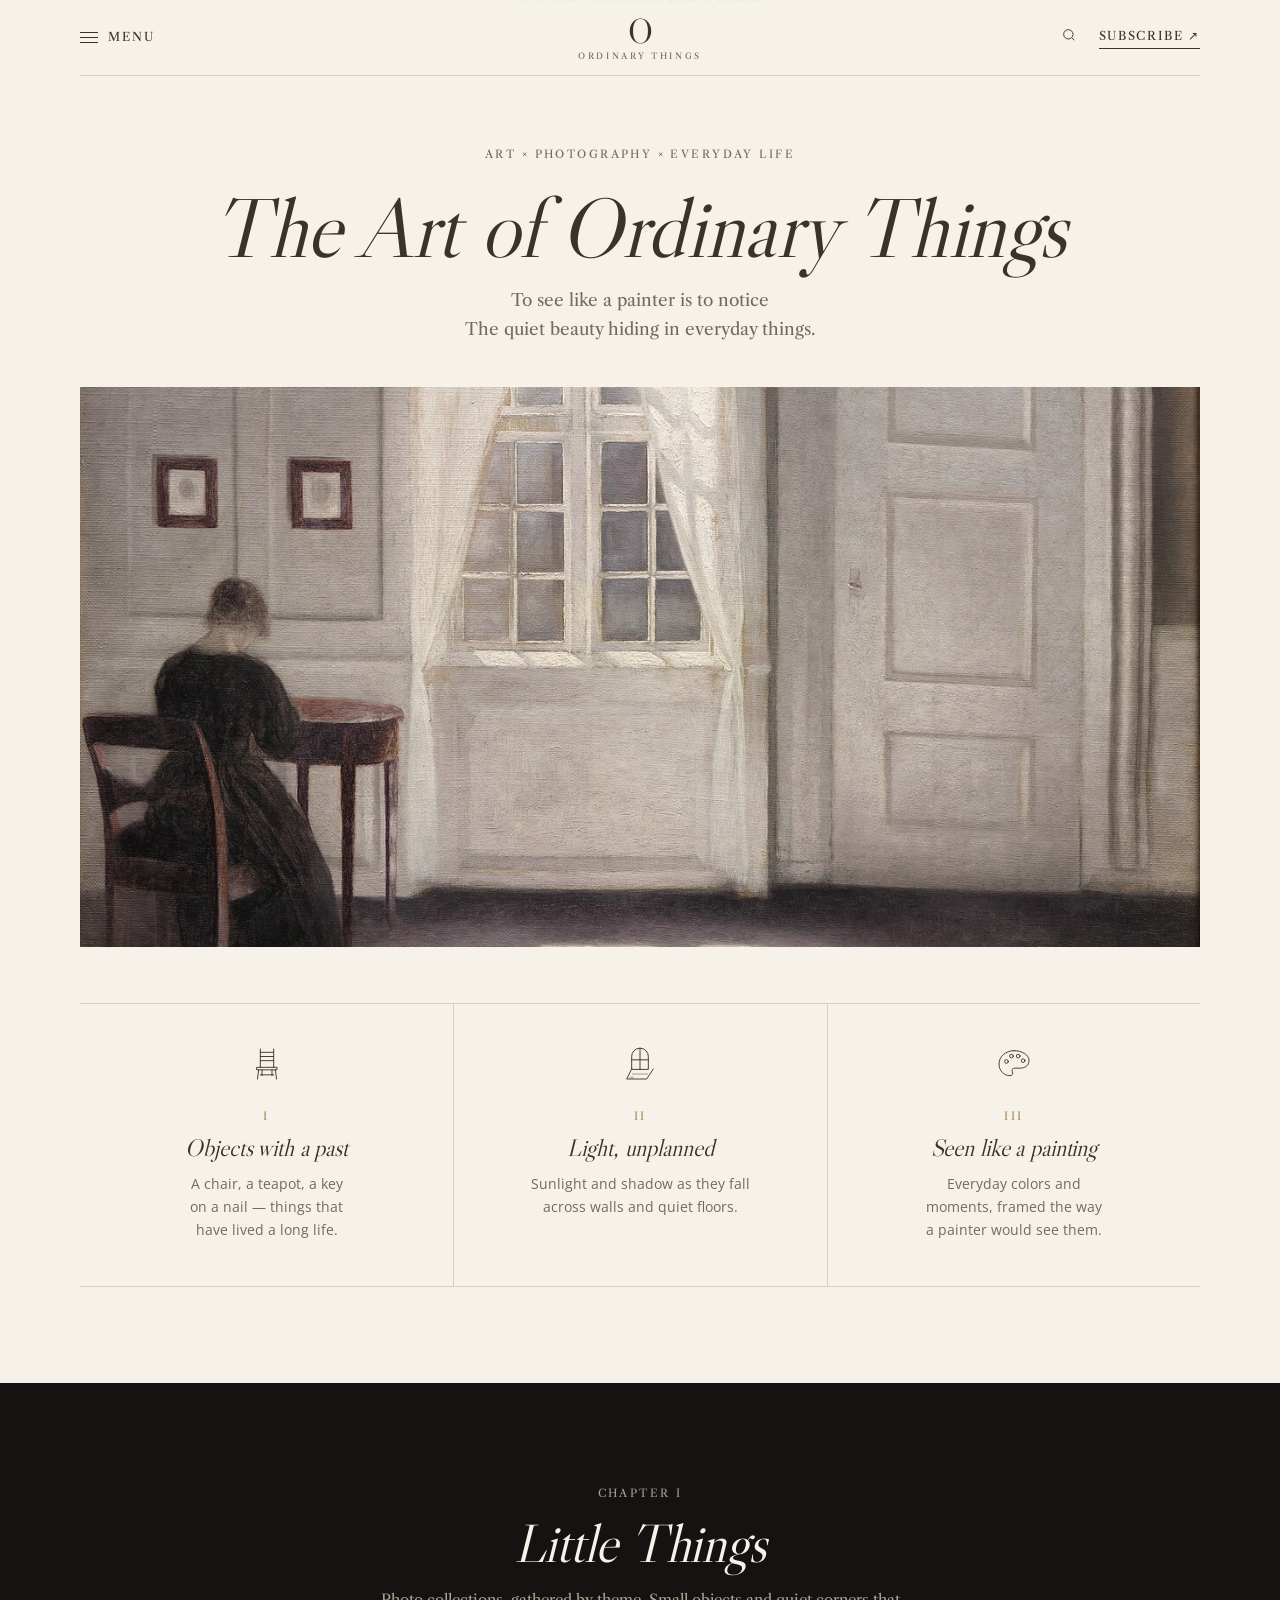
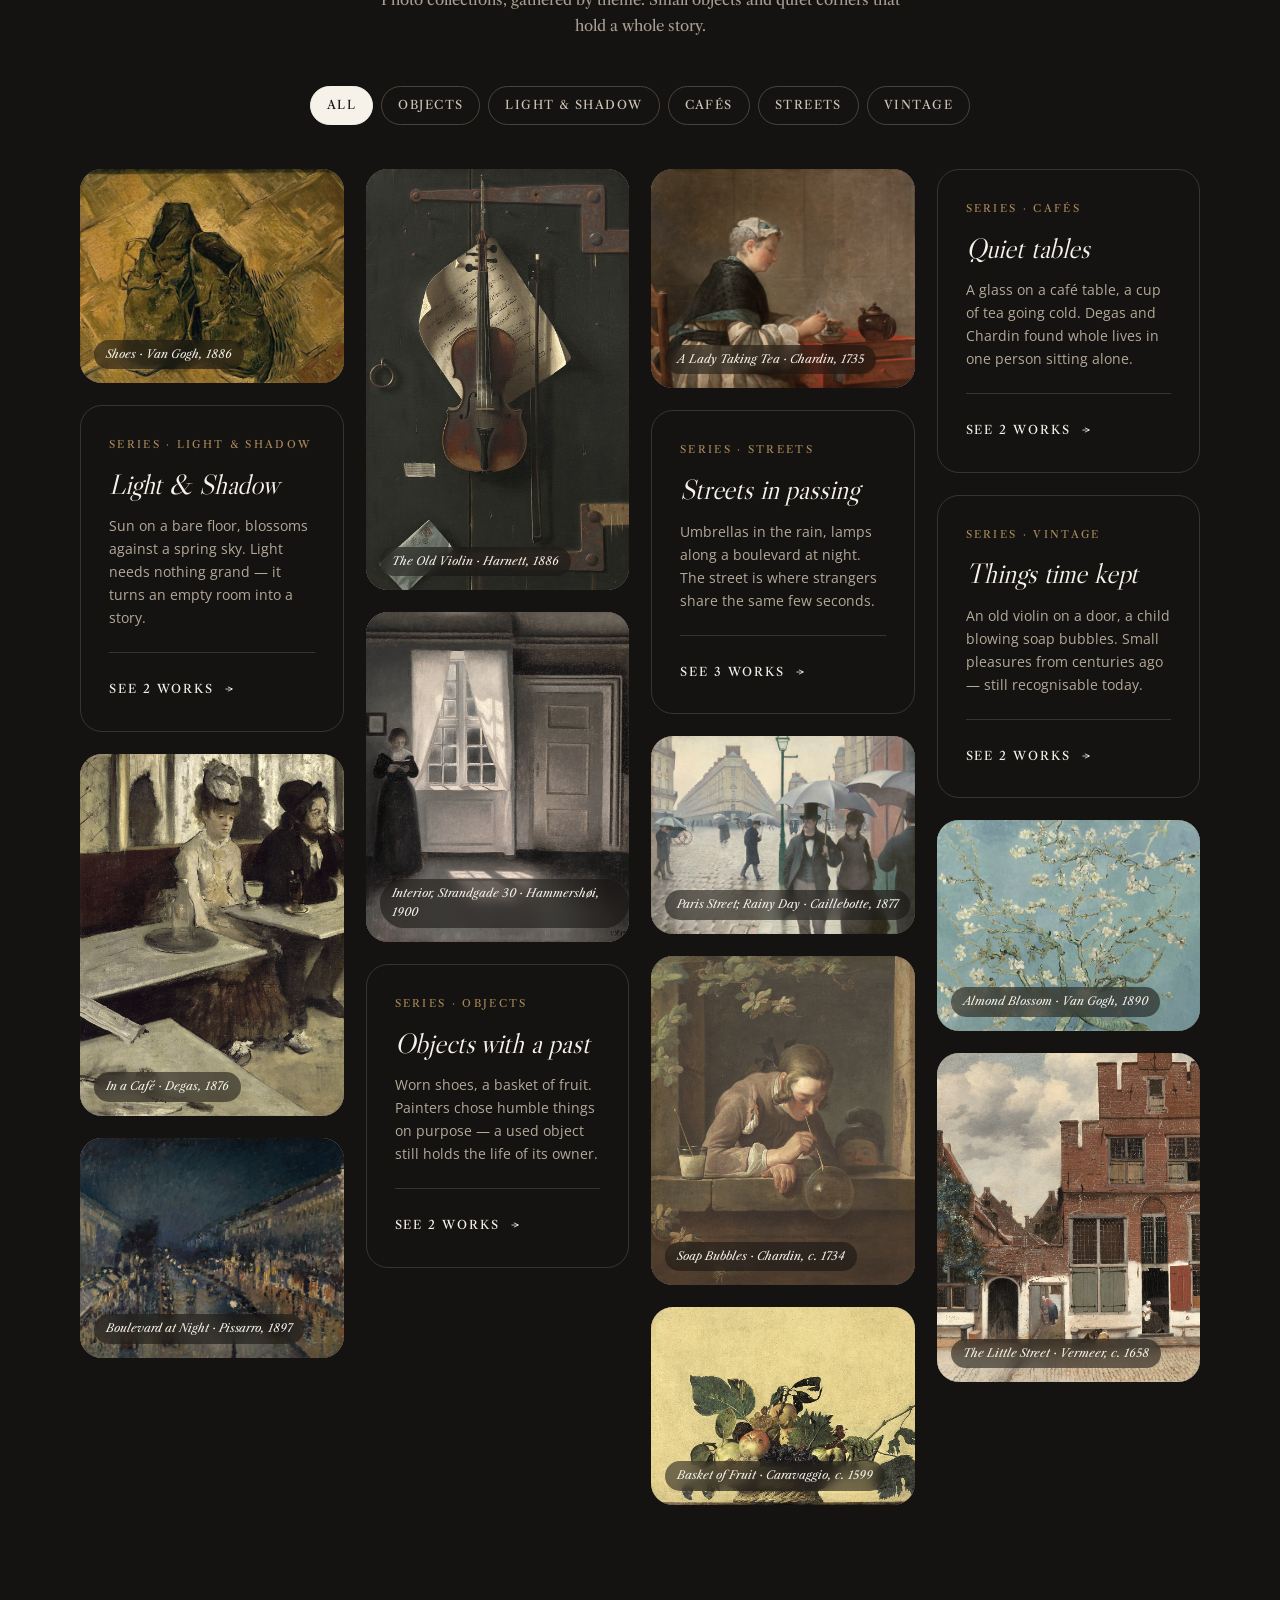
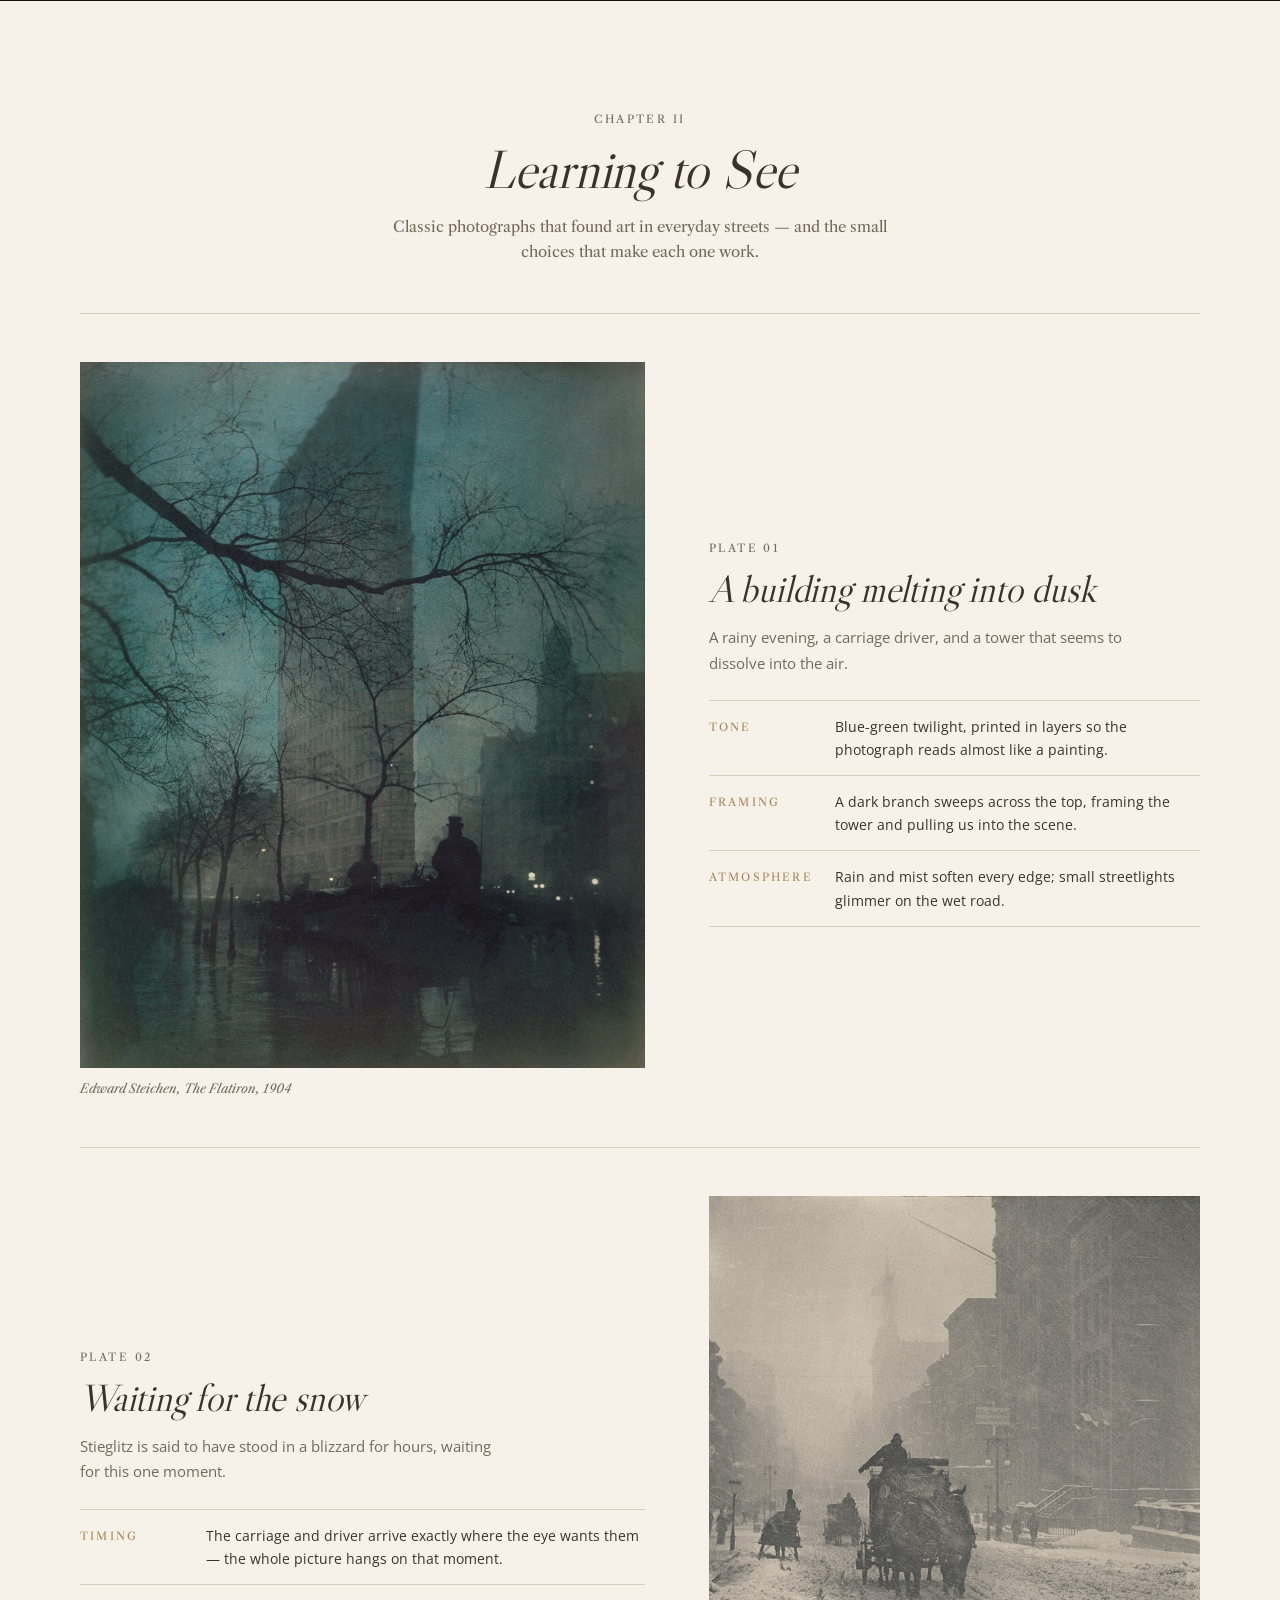
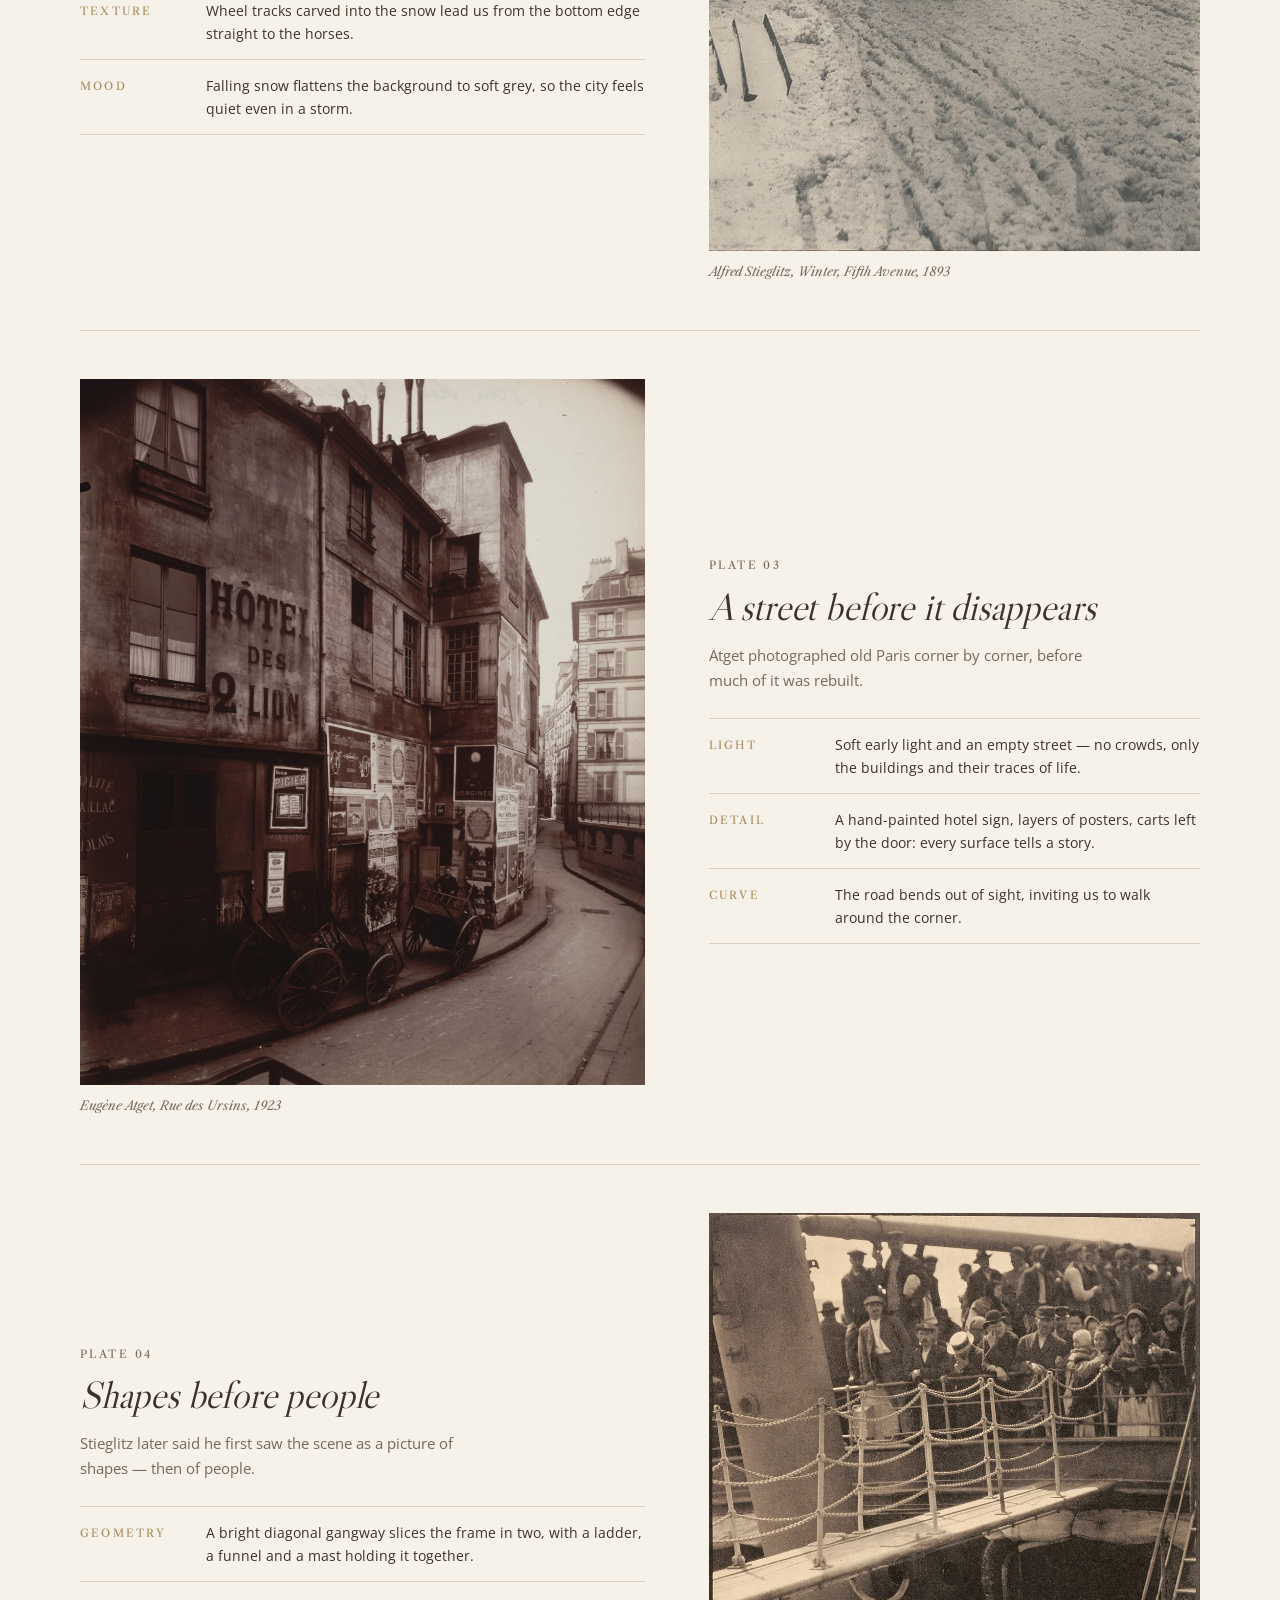
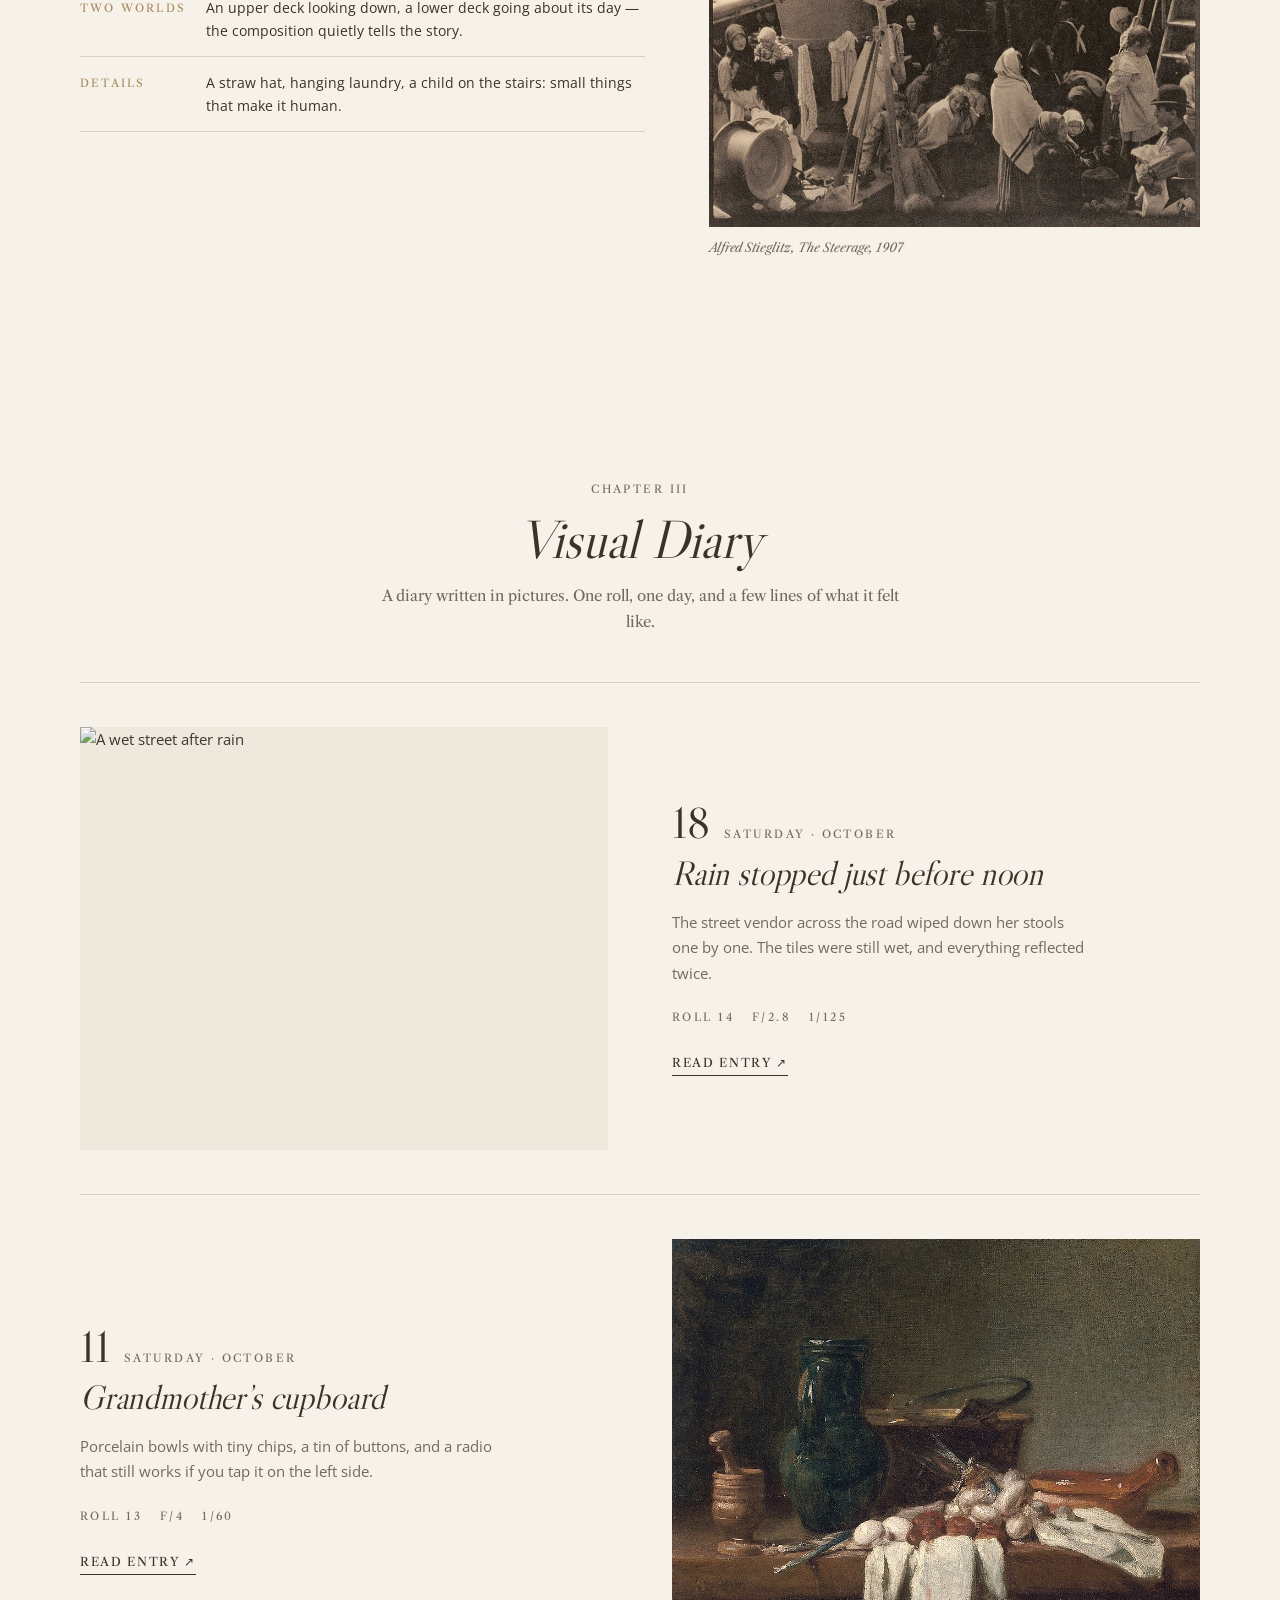
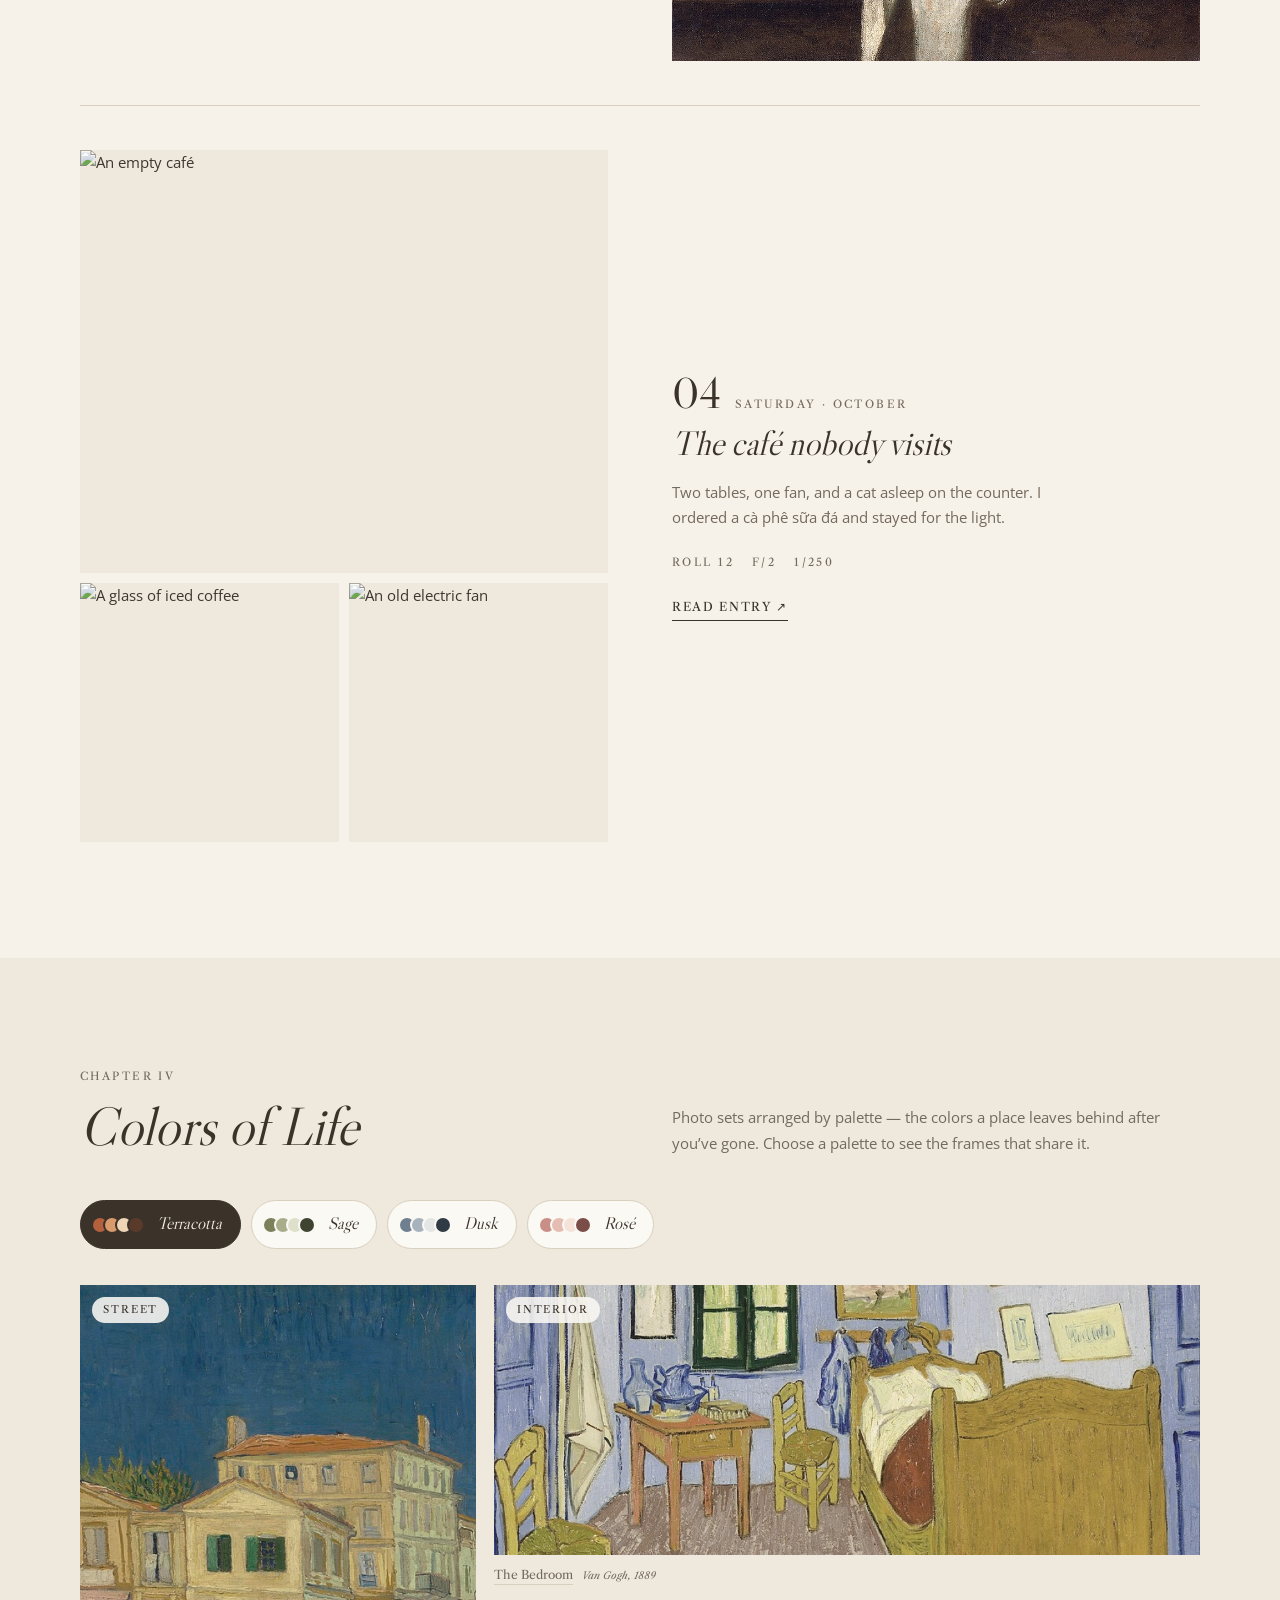
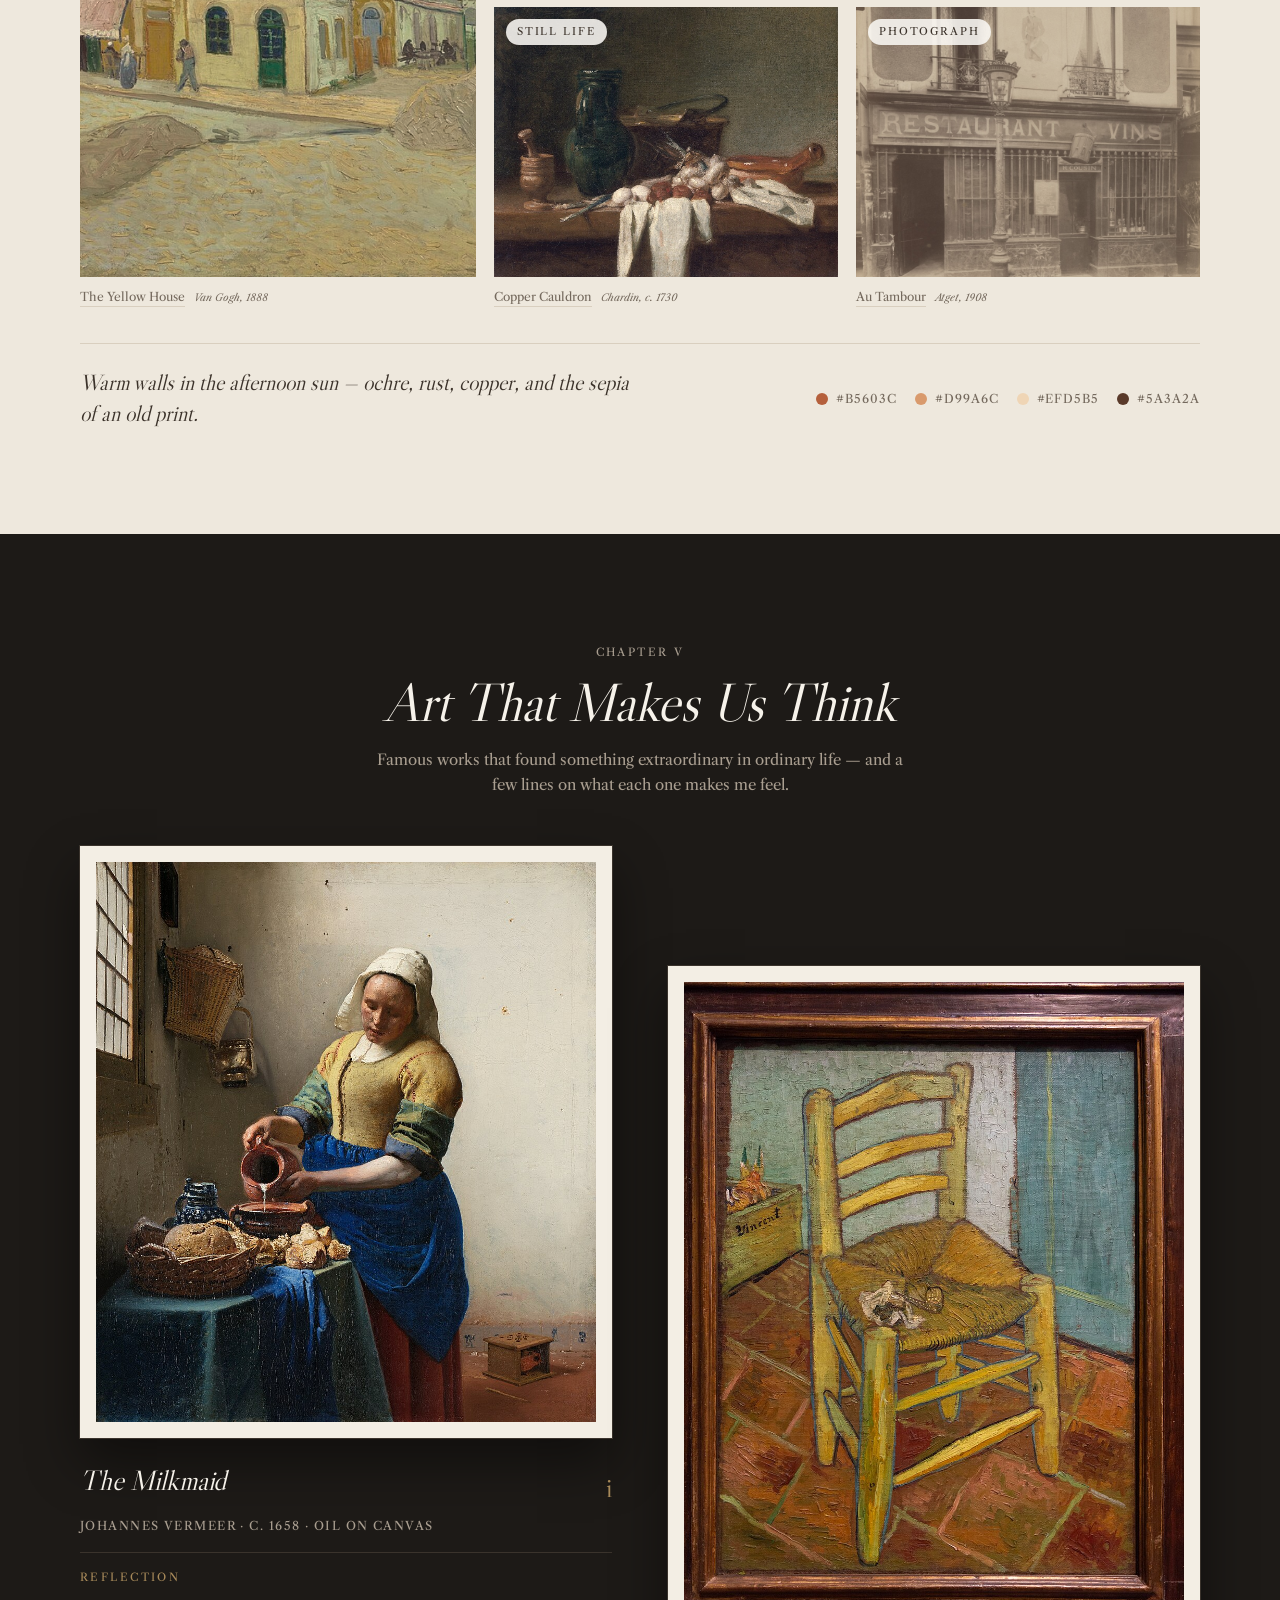
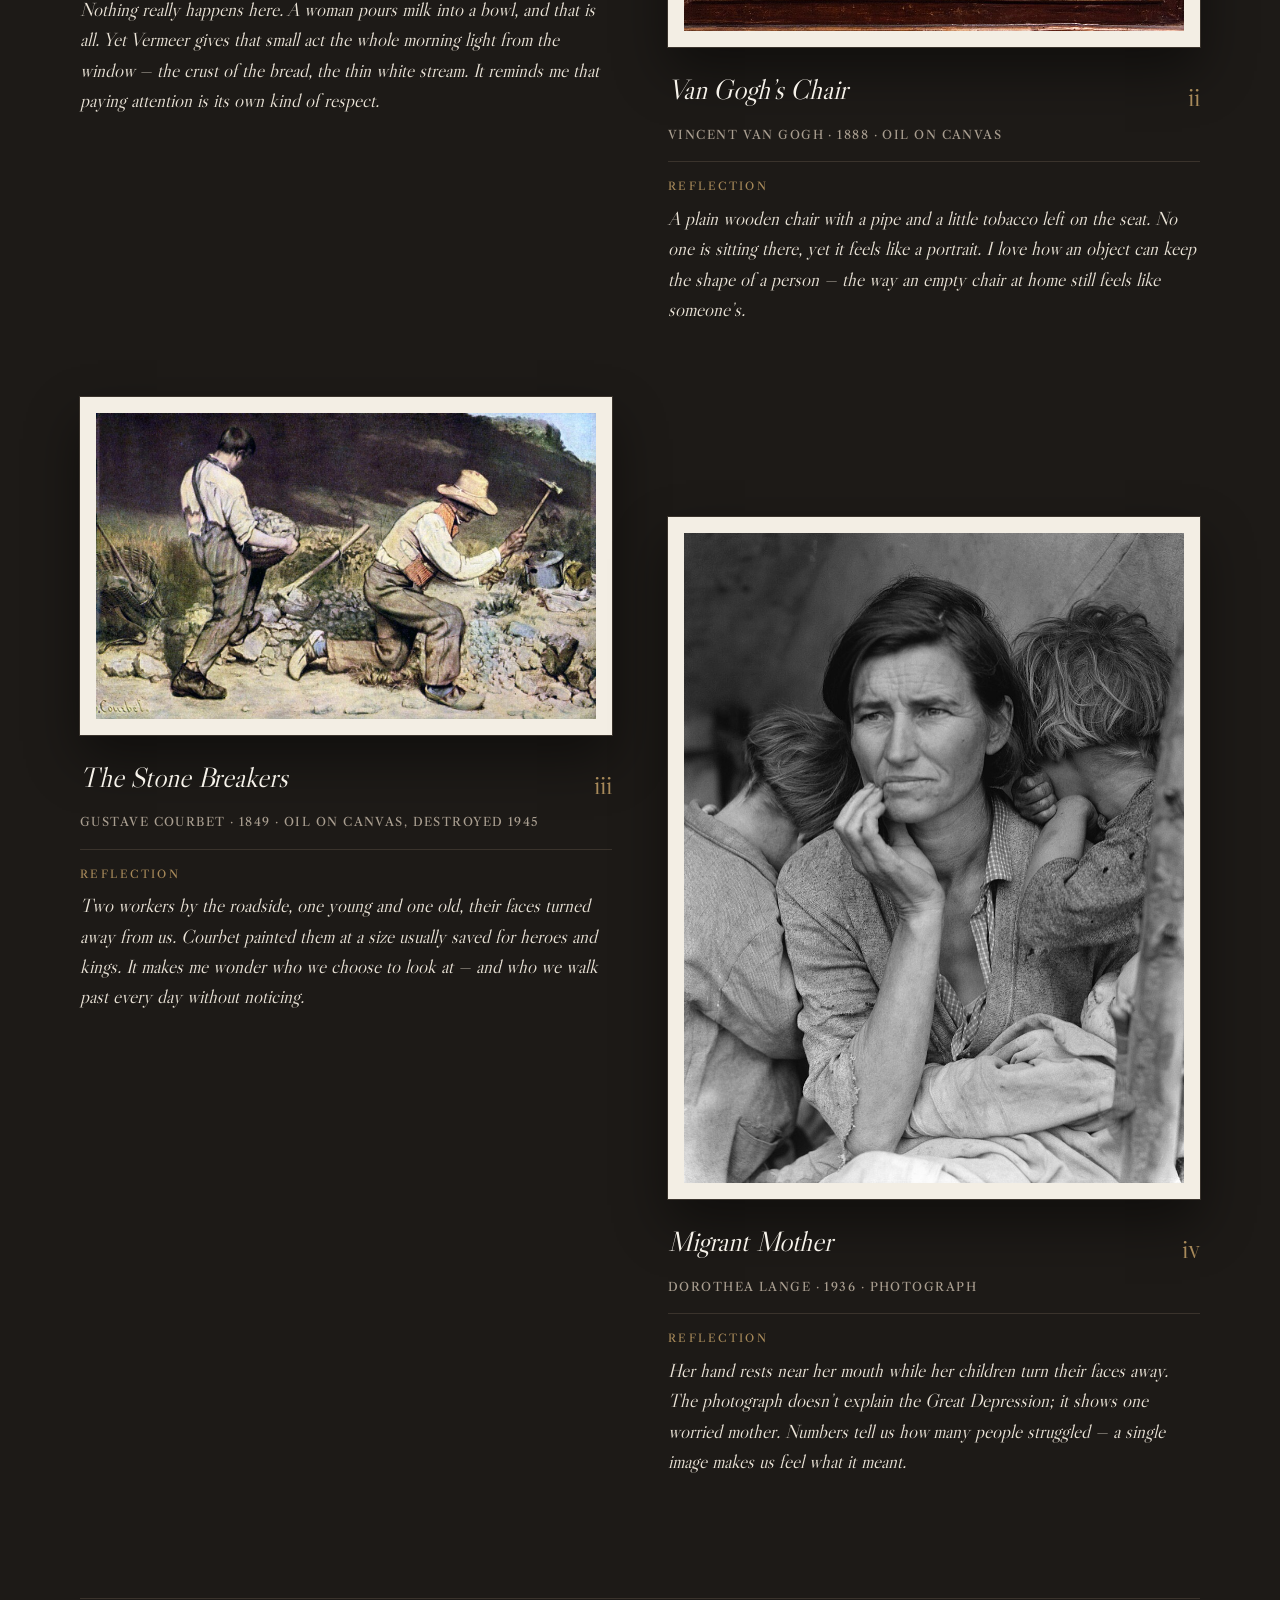
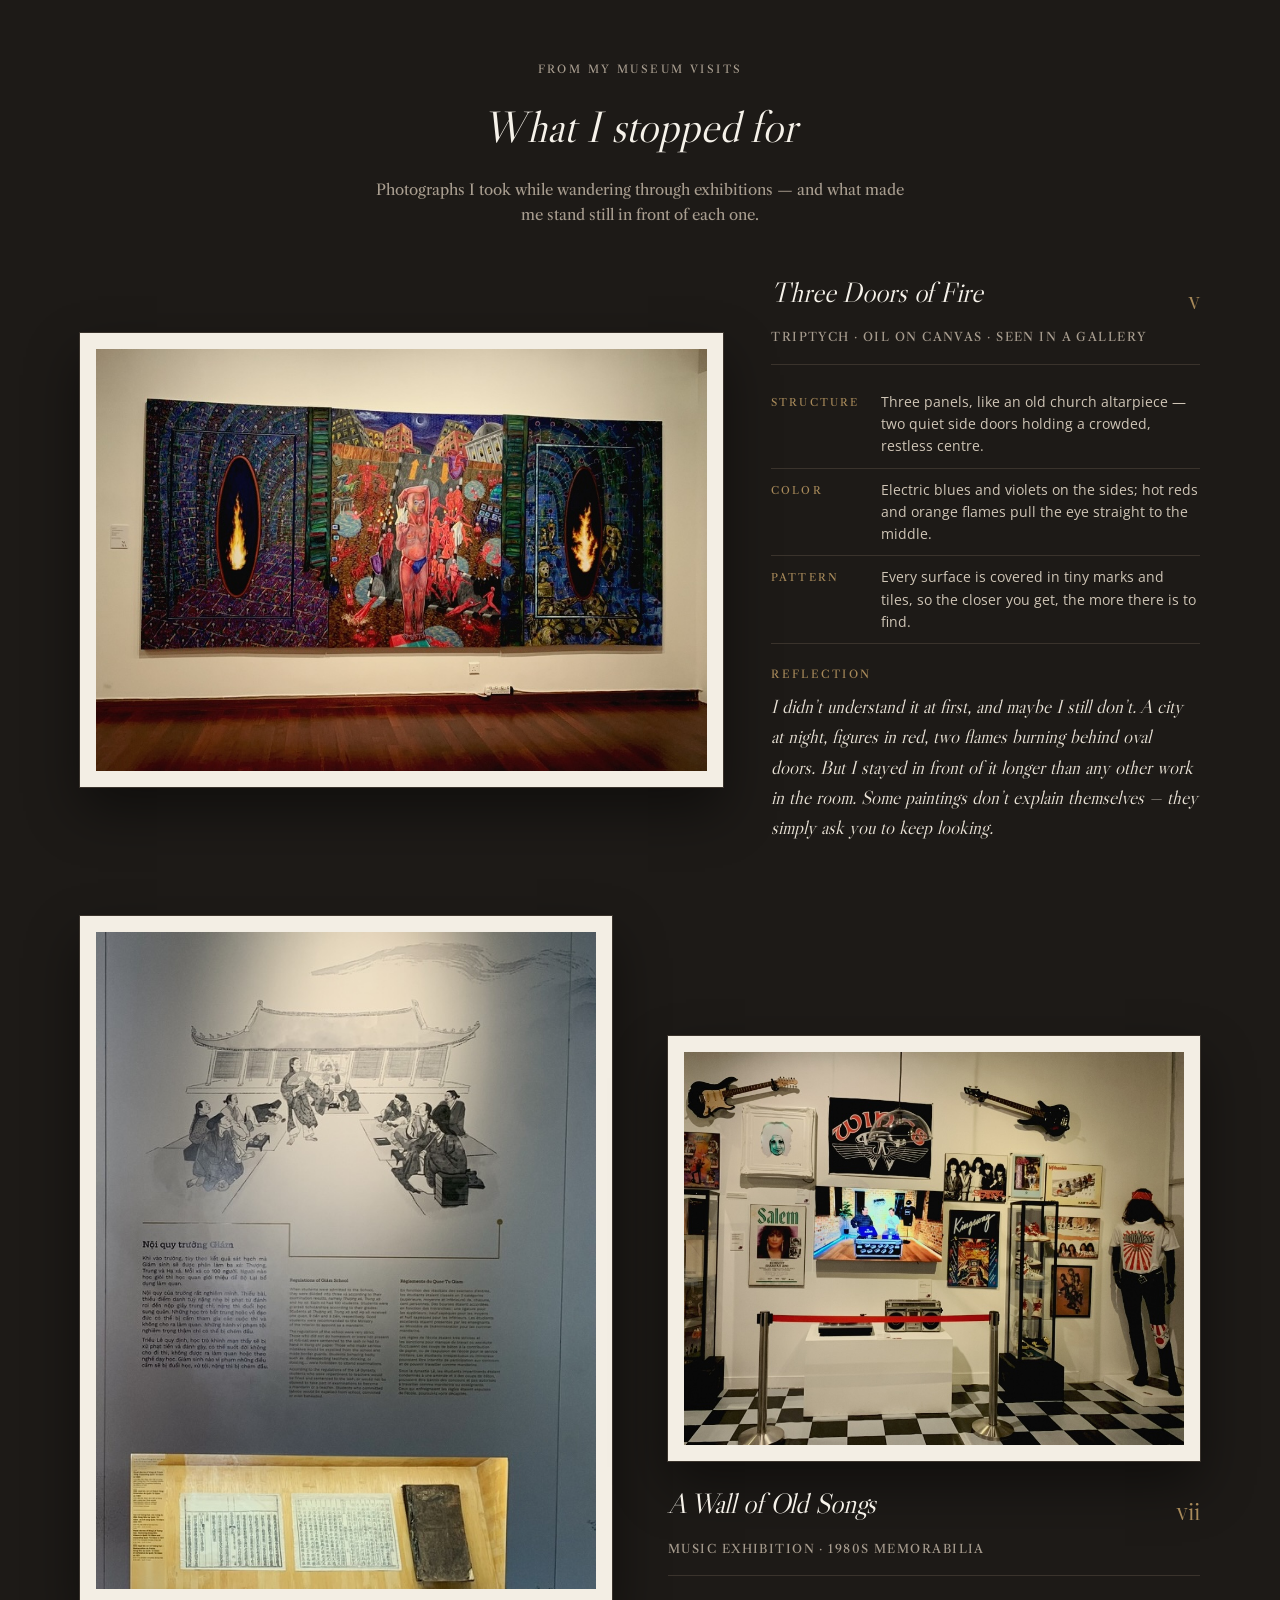
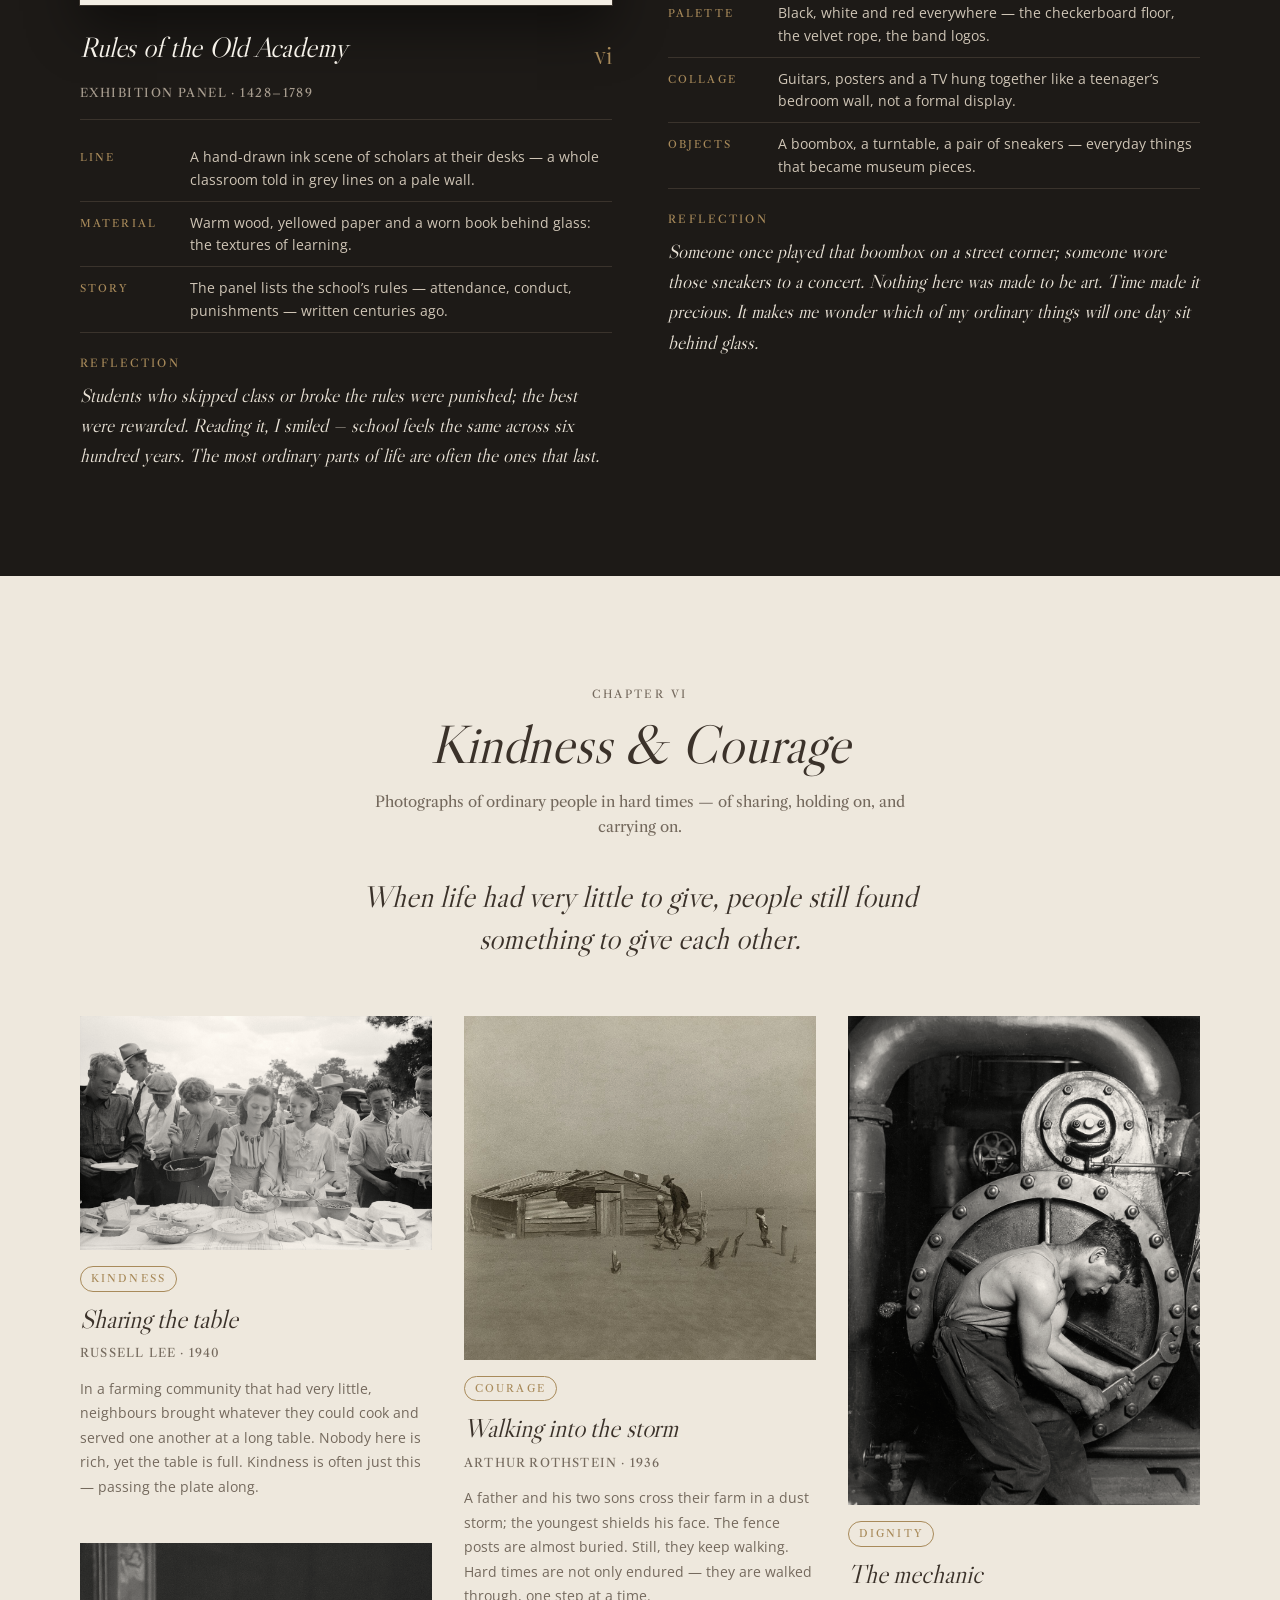
==== index.html @ bf51d09e "Improve SEO: meta tags, structured data, sitemap Richer title and description, Open Graph and Twitte" ====
<!doctype html>
<html lang="en">
<head>
<meta charset="utf-8">
<meta name="viewport" content="width=device-width, initial-scale=1">
<title>The Art of Ordinary Things — Art, Photography &amp; Everyday Life</title>
<meta name="description" content="An editorial art website about the beauty of everyday life: classic paintings and documentary photographs by Vermeer, Van Gogh, Hammershøi, Lange and Hine, with short reflections.">
<meta name="author" content="Pham Thi My Duyen (Mely)">
<meta name="robots" content="index, follow, max-image-preview:large">
<meta name="theme-color" content="#f6f2ea">
<meta property="og:type" content="website">
<meta property="og:site_name" content="The Art of Ordinary Things">
<meta property="og:locale" content="en_US">
<meta property="og:title" content="The Art of Ordinary Things">
<meta property="og:description" content="To see like a painter is to notice the quiet beauty hiding in everyday things.">
<meta property="og:url" content="https://theartofordinarythings.mely.io.vn/">
<meta property="og:image" content="https://theartofordinarythings.mely.io.vn/art/hammershoi-sunlight.jpg">
<meta property="og:image:width" content="1280">
<meta property="og:image:height" content="1122">
<meta property="og:image:alt" content="Vilhelm Hammershøi, Sunshine on the floor — a quiet interior with sunlight">
<link rel="canonical" href="https://theartofordinarythings.mely.io.vn/">
<meta name="twitter:card" content="summary_large_image">
<meta name="twitter:title" content="The Art of Ordinary Things">
<meta name="twitter:description" content="To see like a painter is to notice the quiet beauty hiding in everyday things.">
<meta name="twitter:image" content="https://theartofordinarythings.mely.io.vn/art/hammershoi-sunlight.jpg">
<script type="application/ld+json">
{
  "@context": "https://schema.org",
  "@type": "WebSite",
  "name": "The Art of Ordinary Things",
  "url": "https://theartofordinarythings.mely.io.vn/",
  "description": "An editorial art website about the beauty of everyday life, pairing classic paintings and documentary photographs with short reflections.",
  "inLanguage": "en",
  "image": "https://theartofordinarythings.mely.io.vn/art/hammershoi-sunlight.jpg",
  "author": {
    "@type": "Person",
    "name": "Pham Thi My Duyen",
    "alternateName": "Mely",
    "url": "https://www.mely.io.vn/",
    "sameAs": ["https://blogs.mely.io.vn/"]
  },
  "about": ["Art", "Photography", "Painting", "Documentary photography", "Everyday life"]
}
</script>
<link rel="icon" href="data:image/svg+xml,%3Csvg xmlns='http://www.w3.org/2000/svg' viewBox='0 0 64 64'%3E%3Crect width='64' height='64' rx='14' fill='%23f6f2ea'/%3E%3Ctext x='32' y='46' text-anchor='middle' font-family='Georgia,serif' font-size='40' fill='%233b322a'%3EO%3C/text%3E%3C/svg%3E">
<link rel="preconnect" href="https://fonts.googleapis.com">
<link rel="preconnect" href="https://fonts.gstatic.com" crossorigin>
<link href="https://fonts.googleapis.com/css2?family=Libre+Caslon+Display&family=Libre+Caslon+Text:ital,wght@0,400;1,400&family=Open+Sans:wght@400;500&display=swap" rel="stylesheet">
<style>
  :root {
    --cream: #f6f2ea;
    --cream-2: #eee8dd;
    --card: #fbf9f4;
    --ink: #3b322a;
    --ink-soft: #74695d;
    --line: #d9cfbf;
    --night: #151311;
    --night-2: #24201c;
    --gold: #a88a5a;
    --display: "Libre Caslon Display", "Libre Caslon Text", Georgia, serif;
    --serif: "Libre Caslon Text", Georgia, serif;
    --sans: "Open Sans", system-ui, sans-serif;
  }
  * { box-sizing: border-box; }
  html { scroll-behavior: smooth; }
  body {
    margin: 0;
    background: var(--cream);
    color: var(--ink);
    font-family: var(--sans);
    font-size: 15px;
    line-height: 1.7;
    -webkit-font-smoothing: antialiased;
    overflow-x: hidden;
  }
  img { display: block; width: 100%; height: 100%; object-fit: cover; }
  a { color: inherit; text-decoration: none; }
  .wrap { width: min(1120px, 100% - 32px); margin: 0 auto; }
  .film { filter: sepia(.18) saturate(.88) contrast(.96); transition: transform 1.2s ease, filter .6s; }
  .ph { overflow: hidden; background: var(--cream-2); }
  .ph:hover .film { transform: scale(1.035); filter: none; }

  h1, h2, h3, h4 { font-family: var(--display); font-style: italic; font-weight: 400; margin: 0; letter-spacing: -.005em; }
  .eyebrow { font-family: var(--serif); font-size: 11px; letter-spacing: .22em; text-transform: uppercase; color: var(--ink-soft); }
  .more-link {
    display: inline-flex; gap: 6px; align-items: center;
    font-family: var(--serif); font-size: 12px; letter-spacing: .14em; text-transform: uppercase;
    border-bottom: 1px solid currentColor; padding-bottom: 2px;
  }
  .more-link:hover { color: var(--gold); }
  .cap { display: block; text-align: center; margin-top: 10px; font-family: var(--serif); font-size: 12px; color: var(--ink-soft); }
  .cap span { border-bottom: 1px solid var(--line); padding-bottom: 2px; }

  /* ---------- Header ---------- */
  header.top { position: sticky; top: 0; z-index: 50; background: color-mix(in srgb, var(--cream) 92%, transparent); backdrop-filter: blur(8px); }
  .top .wrap { display: grid; grid-template-columns: 1fr auto 1fr; align-items: center; height: 76px; border-bottom: 1px solid var(--line); }
  .menu-btn { all: unset; cursor: pointer; display: inline-flex; align-items: center; gap: 10px; font-family: var(--serif); font-size: 12px; letter-spacing: .18em; text-transform: uppercase; }
  .menu-btn i { display: grid; gap: 4px; }
  .menu-btn i b { display: block; width: 18px; height: 1px; background: currentColor; }
  .logo { display: grid; justify-items: center; line-height: 1; }
  .logo .mono { font-family: var(--display); font-size: 34px; position: relative; }
  .logo small { font-family: var(--serif); font-size: 8.5px; letter-spacing: .3em; text-transform: uppercase; margin-top: 4px; color: var(--ink-soft); }
  .top-right { justify-self: end; display: flex; gap: 22px; align-items: center; }
  .top-right svg { width: 16px; height: 16px; }
  .drawer { position: fixed; inset: 76px 0 auto 0; background: var(--cream); border-bottom: 1px solid var(--line); z-index: 40; transform: translateY(-120%); transition: transform .5s ease; }
  .drawer.open { transform: none; }
  .drawer nav { display: flex; flex-wrap: wrap; justify-content: center; gap: 12px 40px; padding: 28px 16px; }
  .drawer a { font-family: var(--display); font-style: italic; font-size: 26px; }
  .drawer a:hover { color: var(--gold); }
  @media (max-width: 640px) { .top-right .more-link { display: none; } }

  /* ---------- Hero ---------- */
  .hero { text-align: center; padding: 64px 0 0; }
  .hero h1 { font-size: clamp(40px, 7vw, 84px); line-height: 1.05; margin: 18px 0 14px; }
  .hero p.lede { font-family: var(--serif); font-size: 17px; color: var(--ink-soft); max-width: 62ch; margin: 0 auto 44px; text-wrap: balance; }
  @media (max-width: 700px) { .hero .br-md { display: none; } }
  .hero .ph { aspect-ratio: 16 / 8; }
  .features { display: grid; grid-template-columns: repeat(3, 1fr); margin: 56px 0 96px; border-top: 1px solid var(--line); border-bottom: 1px solid var(--line); text-align: center; }
  .feature { padding: 40px 28px 44px; }
  .feature + .feature { border-left: 1px solid var(--line); }
  .features svg { width: 40px; height: 40px; color: var(--ink); margin: 0 auto 18px; display: block; }
  .feature .eyebrow { color: var(--gold); }
  .feature h3 { font-size: 24px; line-height: 1.2; margin: 6px 0 10px; }
  .feature p { font-family: var(--sans); font-size: 13.5px; line-height: 1.7; color: var(--ink-soft); max-width: 28ch; margin: 0 auto; text-wrap: balance; }
  @media (max-width: 700px) { .hero .ph { aspect-ratio: 4 / 3; } .features { grid-template-columns: 1fr; } .feature + .feature { border-left: 0; border-top: 1px solid var(--line); } }

  /* ---------- Section heads ---------- */
  .head { text-align: center; margin-bottom: 48px; }
  .head h2 { font-size: clamp(34px, 5vw, 54px); line-height: 1.1; margin-top: 10px; }
  .head p { font-family: var(--serif); color: var(--ink-soft); max-width: 54ch; margin: 14px auto 0; }

  /* ---------- 01 Little Things (dark masonry of cards) ---------- */
  .little { background: var(--night); color: var(--cream); padding: 96px 0; }
  .little .head p, .little .eyebrow { color: #a99e90; }
  .chips { display: flex; flex-wrap: wrap; justify-content: center; gap: 8px; margin-bottom: 44px; }
  .chips button {
    font: inherit; font-family: var(--serif); font-size: 12px; letter-spacing: .12em; text-transform: uppercase;
    padding: 8px 16px; border-radius: 999px; border: 1px solid #4a433b; background: transparent; color: #cfc5b6; cursor: pointer;
  }
  .chips button[aria-pressed="true"] { background: var(--cream); color: var(--night); border-color: var(--cream); }
  .masonry { columns: 4 240px; column-gap: 22px; }
  .card { break-inside: avoid; margin-bottom: 22px; border-radius: 22px; overflow: hidden; background: var(--card); color: var(--ink); }
  .card.hide { display: none; }
  .card .ph { background: var(--night-2); }
  .card.photo .ph { aspect-ratio: var(--r, 3/4); }
  .card .body { padding: 26px 26px 28px; }
  .card.note { background: transparent; color: var(--cream); border: 1px solid #3a342e; }
  .card.note .body { padding: 30px 28px 30px; }
  .note-kicker { display: block; margin-bottom: 14px; font-family: var(--serif); font-size: 10.5px; letter-spacing: .22em; text-transform: uppercase; color: var(--gold); }
  .card.note h3 { font-size: 28px; margin-bottom: 14px; }
  .card.note p { color: #b4a999; font-size: 13.5px; margin: 0 0 22px; padding-bottom: 22px; border-bottom: 1px solid #3a342e; }
  .note-link { all: unset; cursor: pointer; font-family: var(--serif); font-size: 12px; letter-spacing: .16em; text-transform: uppercase; color: var(--cream); transition: color .2s; }
  .note-link span { display: inline-block; margin-left: 6px; transition: transform .2s; }
  .note-link:hover { color: var(--gold); }
  .note-link:hover span { transform: translateX(4px); }
  .note-link:focus-visible { outline: 1px solid var(--gold); outline-offset: 4px; }

  .card h3 { font-size: 26px; line-height: 1.2; margin-bottom: 14px; }
  .card p { font-size: 13px; line-height: 1.7; color: var(--ink-soft); margin: 0 0 18px; }
  .card.photo { position: relative; }
  .card.photo figcaption {
    position: absolute; left: 14px; bottom: 14px; padding: 5px 12px; border-radius: 999px;
    background: rgba(21,19,17,.55); backdrop-filter: blur(6px); color: var(--cream);
    font-family: var(--serif); font-size: 11.5px; font-style: italic;
  }

  /* ---------- 02 Visual Diary (alternating splits) ---------- */
  .diary { padding: 104px 0 72px; }
  .entry { display: grid; grid-template-columns: 1fr 1fr; gap: 64px; align-items: center; padding: 44px 0; border-top: 1px solid var(--line); }
  .entry:nth-of-type(even) .ph-wrap { order: 2; }
  .entry .ph { aspect-ratio: 5 / 4; }
  .entry .date { display: flex; align-items: baseline; gap: 14px; margin-bottom: 8px; }
  .entry .date b { font-family: var(--display); font-weight: 400; font-size: 44px; line-height: 1; }
  .entry h3 { font-size: clamp(26px, 3vw, 34px); line-height: 1.2; margin: 6px 0 16px; }
  .entry p { color: var(--ink-soft); margin: 0 0 22px; max-width: 46ch; }
  .entry .exif { display: flex; flex-wrap: wrap; gap: 6px 18px; margin-bottom: 22px; }
  .thumbs { display: grid; grid-template-columns: 1fr 1fr; gap: 10px; margin-top: 10px; }
  .thumbs .ph { aspect-ratio: 1; }
  @media (max-width: 800px) {
    .entry { grid-template-columns: 1fr; gap: 24px; }
    .entry:nth-of-type(even) .ph-wrap { order: 0; }
  }

  /* ---------- 03 Colors of Life (curriculum-style) ---------- */
  .colors { background: var(--cream-2); padding: 104px 0; }
  .colors-top { display: grid; grid-template-columns: 1fr 1fr; gap: 64px; align-items: end; margin-bottom: 44px; }
  .colors-top h2 { font-size: clamp(34px, 5vw, 54px); line-height: 1.1; margin: 10px 0 0; }
  .colors-top p { margin: 0; color: var(--ink-soft); }
  .palettes { display: flex; flex-wrap: wrap; gap: 10px; margin-bottom: 36px; }
  .palette {
    all: unset; cursor: pointer; display: inline-flex; align-items: center; gap: 12px;
    padding: 9px 18px 9px 10px; border-radius: 999px; border: 1px solid var(--line); background: var(--card);
    font-family: var(--display); font-style: italic; font-size: 17px;
  }
  .palette .dots { display: flex; }
  .palette .dots i { width: 18px; height: 18px; border-radius: 50%; border: 2px solid var(--card); margin-left: -6px; }
  .palette .dots i:first-child { margin-left: 0; }
  .palette[aria-pressed="true"] { background: var(--ink); color: var(--cream); border-color: var(--ink); }
  .palette[aria-pressed="true"] .dots i { border-color: var(--ink); }
  .color-grid { display: grid; grid-template-columns: 1.15fr 1fr 1fr; grid-template-rows: 300px 300px; gap: 22px 18px; }
  .color-grid figure { margin: 0; display: flex; flex-direction: column; min-height: 0; }
  .color-grid .ph { flex: 1; min-height: 0; position: relative; }
  .color-grid figure:nth-child(1) { grid-row: span 2; }
  .color-grid figure:nth-child(2) { grid-column: span 2; }
  .color-grid figure:nth-child(2) img { object-position: 50% 30%; }
  .color-grid .kind { position: absolute; top: 12px; left: 12px; padding: 4px 11px; border-radius: 999px; background: rgba(251,249,244,.88); font-family: var(--serif); font-size: 10.5px; letter-spacing: .18em; text-transform: uppercase; color: var(--ink); }
  .color-grid .cap { text-align: left; }
  .color-grid .cap small { margin-left: 6px; font-style: italic; color: var(--ink-soft); }
  .color-note { display: flex; justify-content: space-between; gap: 24px; flex-wrap: wrap; margin-top: 36px; padding-top: 24px; border-top: 1px solid var(--line); }
  .color-note p { font-family: var(--display); font-style: italic; font-size: 22px; line-height: 1.4; margin: 0; max-width: 40ch; }
  .hex { display: flex; flex-wrap: wrap; gap: 8px 18px; align-content: center; }
  .hex span { display: inline-flex; align-items: center; gap: 8px; font-family: var(--serif); font-size: 12px; letter-spacing: .08em; color: var(--ink-soft); }
  .hex i { width: 12px; height: 12px; border-radius: 50%; }
  @media (max-width: 800px) {
    .colors-top { grid-template-columns: 1fr; gap: 16px; }
    .color-grid { grid-template-columns: 1fr 1fr; grid-template-rows: 340px 220px 220px; }
    .color-grid figure:nth-child(1) { grid-row: auto; grid-column: span 2; }
  }

  /* ---------- 04 Stories (plein-air split) ---------- */
  .stories { padding: 104px 0; }
  .feature-story { display: grid; grid-template-columns: 1fr 1.05fr; background: var(--card); border: 1px solid var(--line); }
  .feature-story .text { padding: clamp(28px, 5vw, 64px); display: flex; flex-direction: column; justify-content: center; }
  .feature-story h3 { font-size: clamp(30px, 3.6vw, 44px); line-height: 1.15; margin: 12px 0 20px; }
  .feature-story p { color: var(--ink-soft); margin: 0 0 16px; }
  .feature-story blockquote { margin: 12px 0 28px; padding-left: 18px; border-left: 1px solid var(--gold); font-family: var(--display); font-style: italic; font-size: 21px; line-height: 1.45; color: var(--ink); }
  .feature-story .ph { min-height: 520px; }
  .specs { display: grid; grid-template-columns: repeat(4, auto); justify-content: start; gap: 6px 28px; margin-bottom: 28px; }
  .specs small { display: block; }
  .specs b { font-family: var(--serif); font-weight: 400; font-size: 14px; }
  .story-row { display: grid; grid-template-columns: repeat(3, 1fr); gap: 28px; margin-top: 56px; }
  .story-row .ph { aspect-ratio: 4 / 3; margin-bottom: 18px; }
  .story-row h4 { font-size: 22px; line-height: 1.25; margin: 8px 0 12px; }
  .story-row a:hover h4 { color: var(--gold); }
  @media (max-width: 800px) {
    .feature-story { grid-template-columns: 1fr; }
    .feature-story .ph { min-height: 0; aspect-ratio: 4 / 5; order: -1; }
    .specs { grid-template-columns: repeat(2, auto); }
    .story-row { grid-template-columns: 1fr; }
  }

  /* ---------- Footer (dark CTA) ---------- */
  footer { background: var(--night); color: var(--cream); padding: 88px 0 36px; }
  .foot-cta { display: grid; grid-template-columns: 1fr 1fr; gap: 64px; align-items: center; }
  .foot-cta .ph { aspect-ratio: 4 / 3; background: var(--night-2); }
  .foot-cta h2 { font-size: clamp(32px, 4.4vw, 50px); line-height: 1.12; margin-bottom: 18px; }
  .foot-cta p { color: #a99e90; margin: 0 0 28px; max-width: 44ch; }
  .subscribe { display: flex; border-bottom: 1px solid #5a5148; max-width: 420px; }
  .subscribe input { flex: 1; min-width: 0; background: transparent; border: 0; outline: none; color: var(--cream); font-family: var(--serif); font-size: 15px; padding: 10px 0; }
  .subscribe input::placeholder { color: #7d7266; font-style: italic; }
  .subscribe button { background: transparent; border: 0; color: var(--cream); cursor: pointer; font-family: var(--serif); font-size: 12px; letter-spacing: .14em; text-transform: uppercase; }
  .foot-cols { display: grid; grid-template-columns: 2fr 1fr 1fr 1.4fr; gap: 32px; margin-top: 80px; padding-top: 32px; border-top: 1px solid #332e29; }
  .foot-cols h5 { margin: 0 0 12px; font-family: var(--serif); font-weight: 400; font-size: 11px; letter-spacing: .22em; text-transform: uppercase; color: var(--gold); }
  .foot-cols a { display: block; font-size: 13px; color: #cfc5b6; line-height: 2; }
  .foot-cols a:hover { color: var(--cream); }
  .foot-cols .credit-note { margin: 0; font-size: 12.5px; line-height: 1.7; color: #9a8f82; }
  .foot-cols .credit-note a { display: inline; line-height: inherit; text-decoration: underline; text-underline-offset: 2px; }
  .foot-cols .brand { font-family: var(--display); font-style: italic; font-size: 24px; line-height: 1.3; }
  .foot-cols .brand small { display: block; margin-top: 10px; font-family: var(--sans); font-style: normal; font-size: 12px; color: #7d7266; }
  @media (max-width: 800px) {
    .foot-cta { grid-template-columns: 1fr; gap: 32px; }
    .foot-cols { grid-template-columns: 1fr 1fr; }
    .foot-cols > div:first-child { grid-column: span 2; }
  }


  /* ---------- Through My Lens (own photos, annotated) ---------- */
  .lens { padding: 104px 0 64px; }
  .plate { display: grid; grid-template-columns: 1.15fr 1fr; gap: 64px; align-items: center; padding: 48px 0; border-top: 1px solid var(--line); }
  .plate:nth-of-type(even) .plate-img { order: 2; }
  .plate-img figure { margin: 0; }
  .plate-img .ph { aspect-ratio: var(--r, 4/5); }
  .plate-img figcaption { margin-top: 10px; font-family: var(--serif); font-style: italic; font-size: 12.5px; color: var(--ink-soft); }
  .plate h3 { font-size: clamp(28px, 3.2vw, 38px); line-height: 1.15; margin: 8px 0 14px; }
  .plate .intro { color: var(--ink-soft); margin: 0 0 24px; max-width: 46ch; }
  .traits { margin: 0; border-top: 1px solid var(--line); }
  .traits div { display: grid; grid-template-columns: 110px 1fr; gap: 16px; padding: 14px 0; border-bottom: 1px solid var(--line); }
  .traits dt { font-family: var(--serif); font-size: 11px; letter-spacing: .2em; text-transform: uppercase; color: var(--gold); padding-top: 3px; }
  .traits dd { margin: 0; font-size: 14px; line-height: 1.65; }
  @media (max-width: 800px) {
    .plate { grid-template-columns: 1fr; gap: 24px; }
    .plate:nth-of-type(even) .plate-img { order: 0; }
    .traits div { grid-template-columns: 1fr; gap: 4px; }
  }

  /* ---------- Art That Makes Us Think (gallery wall) ---------- */
  .gallery { background: #1d1a17; color: var(--cream); padding: 104px 0; }
  .gallery .head p, .gallery .eyebrow { color: #a99e90; }
  .exhibits { display: grid; grid-template-columns: 1fr 1fr; gap: 72px 56px; align-items: start; }
  .exhibit { margin: 0; }
  .exhibit .frame { padding: 16px; background: #f3eee4; box-shadow: 0 0 0 1px #3a332c, 0 24px 50px rgba(0,0,0,.45); }
  .exhibit .frame img { height: auto; }
  .label { display: grid; grid-template-columns: 1fr auto; gap: 4px 16px; margin: 26px 0 16px; padding-bottom: 16px; border-bottom: 1px solid #3a332c; }
  .label h3 { font-size: 28px; line-height: 1.15; }
  .label .meta { grid-column: 1 / -1; font-family: var(--serif); font-size: 12px; letter-spacing: .12em; text-transform: uppercase; color: #a99e90; }
  .label .no { font-family: var(--display); font-size: 28px; color: var(--gold); }
  .exhibit blockquote { margin: 0; font-family: var(--display); font-style: italic; font-size: 19px; line-height: 1.6; color: #e9e2d6; }
  .exhibit blockquote::before { content: "Reflection"; display: block; margin-bottom: 8px; font-family: var(--serif); font-style: normal; font-size: 11px; letter-spacing: .22em; text-transform: uppercase; color: var(--gold); }
  .exhibit.offset { margin-top: 120px; }
  .visits-head { margin: 120px 0 48px; padding-top: 56px; border-top: 1px solid #3a332c; text-align: center; }
  .visits-head h3 { font-size: clamp(30px, 4vw, 44px); margin-top: 10px; }
  .visits-head p { font-family: var(--serif); color: #a99e90; max-width: 54ch; margin: 12px auto 0; }
  .visits { display: grid; grid-template-columns: 1fr 1fr; gap: 72px 56px; align-items: start; }
  .visit.wide { grid-column: 1 / -1; display: grid; grid-template-columns: 1.5fr 1fr; gap: 48px; align-items: center; }
  .visit.wide .label { margin-top: 0; }
  .dark-traits { margin: 0 0 22px; }
  .dark-traits div { display: grid; grid-template-columns: 96px 1fr; gap: 14px; padding: 10px 0; border-bottom: 1px solid #3a332c; }
  .dark-traits dt { font-family: var(--serif); font-size: 10.5px; letter-spacing: .2em; text-transform: uppercase; color: var(--gold); padding-top: 3px; }
  .dark-traits dd { margin: 0; font-size: 13.5px; line-height: 1.65; color: #cfc5b6; }
  @media (max-width: 800px) { .visits, .visit.wide { grid-template-columns: 1fr; gap: 56px; } .visit.wide { gap: 0; } .visit.wide .label { margin-top: 26px; } }

  @media (max-width: 800px) { .exhibits { grid-template-columns: 1fr; gap: 64px; } .exhibit.offset { margin-top: 0; } }


  /* ---------- Kindness & Courage (documentary photos) ---------- */
  .people { padding: 104px 0; background: var(--cream-2); }
  .people-quote { font-family: var(--display); font-style: italic; font-size: clamp(22px, 2.6vw, 30px); line-height: 1.4; text-align: center; max-width: 34ch; margin: -12px auto 56px; color: var(--ink); }
  .people-grid { columns: 3 300px; column-gap: 32px; }
  .story-card { break-inside: avoid; margin: 0 0 44px; }
  .story-card .ph { background: #d8d0c2; }
  .story-card img { height: auto; filter: sepia(.12) contrast(.98); }
  .story-card .theme { display: inline-block; margin: 16px 0 6px; padding: 3px 10px; border: 1px solid var(--gold); border-radius: 999px; font-family: var(--serif); font-size: 10.5px; letter-spacing: .2em; text-transform: uppercase; color: var(--gold); }
  .story-card h3 { font-size: 26px; line-height: 1.2; margin: 6px 0 4px; }
  .story-card .credit { font-family: var(--serif); font-size: 12px; letter-spacing: .1em; text-transform: uppercase; color: var(--ink-soft); }
  .story-card p { margin: 12px 0 0; font-size: 14px; line-height: 1.75; color: var(--ink-soft); }

  /* reveal */
  .rv { opacity: 0; transform: translateY(18px); transition: opacity 1s ease, transform 1s ease; }
  .rv.in { opacity: 1; transform: none; }
  @media (prefers-reduced-motion: reduce) { .rv { opacity: 1; transform: none; } .film { transition: none; } }
</style>
</head>
<body>

<header class="top">
  <div class="wrap">
    <button class="menu-btn" id="menu-btn" aria-expanded="false" aria-controls="drawer"><i><b></b><b></b><b></b></i>Menu</button>
    <a class="logo" href="#top" aria-label="The Art of Ordinary Things — home">
      <span class="mono">O</span>
      <small>Ordinary Things</small>
    </a>
    <div class="top-right">
      <a href="#little" aria-label="Browse"><svg viewBox="0 0 24 24" fill="none" stroke="currentColor" stroke-width="1.4"><circle cx="11" cy="11" r="7"/><path d="m20 20-4-4"/></svg></a>
      <a class="more-link" href="#subscribe">Subscribe ↗</a>
    </div>
  </div>
</header>
<div class="drawer" id="drawer">
  <nav>
    <a href="#little">Little Things</a>
    <a href="#lens">Learning to See</a>
    <a href="#diary">Visual Diary</a>
    <a href="#colors">Colors of Life</a>
    <a href="#art">Art That Makes Us Think</a>
    <a href="#people">Kindness &amp; Courage</a>
    <a href="#stories">Stories Behind the Frame</a>
  </nav>
</div>

<main id="top">
  <!-- Hero -->
  <section class="hero wrap">
    <span class="eyebrow rv">Art × Photography × Everyday Life</span>
    <h1 class="rv">The Art of Ordinary Things</h1>
    <p class="lede rv">To see like a painter is to notice<br class="br-md"> The quiet beauty hiding in everyday things.</p>
    <div class="ph rv"><img class="film" src="art/hammershoi-sunlight.jpg" width="1280" height="1122" fetchpriority="high" alt="Vilhelm Hammershøi, Sunshine on the floor, Strandgade 30 (1901)" style="object-position:50% 60%"></div>

    <div class="features">
      <div class="feature rv">
        <svg viewBox="0 0 48 48" fill="none" stroke="currentColor" stroke-width="1.1" stroke-linecap="round" stroke-linejoin="round"><path d="M16 6v22M32 6v22M16 10h16M16 15h16M16 20h16"/><path d="M12 28h24v3H12z"/><path d="M14 31l-1.5 11M34 31l1.5 11M18 31v7M30 31v7M16 37h16"/></svg>
        <span class="eyebrow">I</span>
        <h3>Objects with a past</h3>
        <p>A chair, a teapot, a key on a nail — things that have lived a long life.</p>
      </div>
      <div class="feature rv">
        <svg viewBox="0 0 48 48" fill="none" stroke="currentColor" stroke-width="1.1" stroke-linecap="round" stroke-linejoin="round"><path d="M14 30V15a10 10 0 0 1 20 0v15z"/><path d="M24 5v25M14 19h20"/><path d="M14 30l-6 12h24l8-12"/><path d="M15 36h18M12 40h4" opacity=".5"/></svg>
        <span class="eyebrow">II</span>
        <h3>Light, unplanned</h3>
        <p>Sunlight and shadow as they fall across walls and quiet floors.</p>
      </div>
      <div class="feature rv">
        <svg viewBox="0 0 48 48" fill="none" stroke="currentColor" stroke-width="1.1" stroke-linecap="round" stroke-linejoin="round"><path d="M24 8C14 8 6 15 6 24c0 8 6 14 13 14 3 0 4-2 3-4.5s0-4.5 3-4.5h6c6 0 11-3 11-9 0-7-8-12-18-12z"/><circle cx="15" cy="21" r="2.2"/><circle cx="21" cy="14.5" r="2.2"/><circle cx="29" cy="14.5" r="2.2"/><circle cx="35" cy="20" r="2.2"/></svg>
        <span class="eyebrow">III</span>
        <h3>Seen like a painting</h3>
        <p>Everyday colors and moments, framed the way a painter would see them.</p>
      </div>
    </div>
  </section>

  <!-- 01 Little Things -->
  <section class="little" id="little">
    <div class="wrap">
      <div class="head rv">
        <span class="eyebrow">Chapter I</span>
        <h2>Little Things</h2>
        <p>Photo collections, gathered by theme. Small objects and quiet corners that hold a whole story.</p>
      </div>
      <div class="chips" role="group" aria-label="Filter collections">
        <button aria-pressed="true" data-f="all">All</button>
        <button aria-pressed="false" data-f="objects">Objects</button>
        <button aria-pressed="false" data-f="light">Light & Shadow</button>
        <button aria-pressed="false" data-f="cafe">Cafés</button>
        <button aria-pressed="false" data-f="street">Streets</button>
        <button aria-pressed="false" data-f="vintage">Vintage</button>
      </div>
      <div class="masonry" id="masonry"></div>
    </div>
  </section>

  <!-- 02 Learning to See -->
  <section class="lens wrap" id="lens">
    <div class="head rv">
      <span class="eyebrow">Chapter II</span>
      <h2>Learning to See</h2>
      <p>Classic photographs that found art in everyday streets — and the small choices that make each one work.</p>
    </div>

    <article class="plate rv">
      <div class="plate-img"><figure>
        <div class="ph" style="--r:4/5"><img loading="lazy" src="lens/steichen-flatiron.jpg" alt="A tall building fading into blue-green dusk behind bare tree branches, a carriage driver silhouetted on a wet street"></div>
        <figcaption>Edward Steichen, The Flatiron, 1904</figcaption>
      </figure></div>
      <div>
        <span class="eyebrow">Plate 01</span>
        <h3>A building melting into dusk</h3>
        <p class="intro">A rainy evening, a carriage driver, and a tower that seems to dissolve into the air.</p>
        <dl class="traits">
          <div><dt>Tone</dt><dd>Blue-green twilight, printed in layers so the photograph reads almost like a painting.</dd></div>
          <div><dt>Framing</dt><dd>A dark branch sweeps across the top, framing the tower and pulling us into the scene.</dd></div>
          <div><dt>Atmosphere</dt><dd>Rain and mist soften every edge; small streetlights glimmer on the wet road.</dd></div>
        </dl>
      </div>
    </article>

    <article class="plate rv">
      <div class="plate-img"><figure>
        <div class="ph" style="--r:3/4"><img loading="lazy" src="lens/stieglitz-winter.jpg" alt="A horse-drawn carriage pushing through deep snow on a city avenue, buildings fading into the storm"></div>
        <figcaption>Alfred Stieglitz, Winter, Fifth Avenue, 1893</figcaption>
      </figure></div>
      <div>
        <span class="eyebrow">Plate 02</span>
        <h3>Waiting for the snow</h3>
        <p class="intro">Stieglitz is said to have stood in a blizzard for hours, waiting for this one moment.</p>
        <dl class="traits">
          <div><dt>Timing</dt><dd>The carriage and driver arrive exactly where the eye wants them — the whole picture hangs on that moment.</dd></div>
          <div><dt>Texture</dt><dd>Wheel tracks carved into the snow lead us from the bottom edge straight to the horses.</dd></div>
          <div><dt>Mood</dt><dd>Falling snow flattens the background to soft grey, so the city feels quiet even in a storm.</dd></div>
        </dl>
      </div>
    </article>

    <article class="plate rv">
      <div class="plate-img"><figure>
        <div class="ph" style="--r:4/5"><img loading="lazy" src="lens/atget-rue-des-ursins.jpg" alt="An old curving street with weathered buildings, a painted hotel sign, layered posters and parked handcarts"></div>
        <figcaption>Eugène Atget, Rue des Ursins, 1923</figcaption>
      </figure></div>
      <div>
        <span class="eyebrow">Plate 03</span>
        <h3>A street before it disappears</h3>
        <p class="intro">Atget photographed old Paris corner by corner, before much of it was rebuilt.</p>
        <dl class="traits">
          <div><dt>Light</dt><dd>Soft early light and an empty street — no crowds, only the buildings and their traces of life.</dd></div>
          <div><dt>Detail</dt><dd>A hand-painted hotel sign, layers of posters, carts left by the door: every surface tells a story.</dd></div>
          <div><dt>Curve</dt><dd>The road bends out of sight, inviting us to walk around the corner.</dd></div>
        </dl>
      </div>
    </article>

    <article class="plate rv">
      <div class="plate-img"><figure>
        <div class="ph" style="--r:4/5"><img loading="lazy" src="lens/stieglitz-steerage.jpg" alt="Passengers crowded on two decks of a ship, divided by a bright diagonal gangway"></div>
        <figcaption>Alfred Stieglitz, The Steerage, 1907</figcaption>
      </figure></div>
      <div>
        <span class="eyebrow">Plate 04</span>
        <h3>Shapes before people</h3>
        <p class="intro">Stieglitz later said he first saw the scene as a picture of shapes — then of people.</p>
        <dl class="traits">
          <div><dt>Geometry</dt><dd>A bright diagonal gangway slices the frame in two, with a ladder, a funnel and a mast holding it together.</dd></div>
          <div><dt>Two worlds</dt><dd>An upper deck looking down, a lower deck going about its day — the composition quietly tells the story.</dd></div>
          <div><dt>Details</dt><dd>A straw hat, hanging laundry, a child on the stairs: small things that make it human.</dd></div>
        </dl>
      </div>
    </article>

  </section>

  <!-- 03 Visual Diary -->
  <section class="diary wrap" id="diary">
    <div class="head rv">
      <span class="eyebrow">Chapter III</span>
      <h2>Visual Diary</h2>
      <p>A diary written in pictures. One roll, one day, and a few lines of what it felt like.</p>
    </div>

    <article class="entry rv">
      <div class="ph-wrap"><div class="ph"><img class="film" src="https://picsum.photos/id/57/1000/800" alt="A wet street after rain"></div></div>
      <div>
        <div class="date"><b>18</b><span class="eyebrow">Saturday · October</span></div>
        <h3>Rain stopped just before noon</h3>
        <p>The street vendor across the road wiped down her stools one by one. The tiles were still wet, and everything reflected twice.</p>
        <div class="exif eyebrow"><span>Roll 14</span><span>f/2.8</span><span>1/125</span></div>
        <a class="more-link" href="#diary">Read entry ↗</a>
      </div>
    </article>

    <article class="entry rv">
      <div class="ph-wrap">
        <div class="ph"><img class="film" src="art/chardin-still-life.jpg" alt="Jean-Siméon Chardin, Still Life with Pestle and Mortar, Pitcher and Copper Cauldron"></div>
      </div>
      <div>
        <div class="date"><b>11</b><span class="eyebrow">Saturday · October</span></div>
        <h3>Grandmother’s cupboard</h3>
        <p>Porcelain bowls with tiny chips, a tin of buttons, and a radio that still works if you tap it on the left side.</p>
        <div class="exif eyebrow"><span>Roll 13</span><span>f/4</span><span>1/60</span></div>
        <a class="more-link" href="#diary">Read entry ↗</a>
      </div>
    </article>

    <article class="entry rv">
      <div class="ph-wrap">
        <div class="ph"><img class="film" src="https://picsum.photos/id/1060/1000/800" alt="An empty café"></div>
        <div class="thumbs">
          <div class="ph"><img class="film" src="https://picsum.photos/id/63/500/500" alt="A glass of iced coffee"></div>
          <div class="ph"><img class="film" src="https://picsum.photos/id/30/500/500" alt="An old electric fan"></div>
        </div>
      </div>
      <div>
        <div class="date"><b>04</b><span class="eyebrow">Saturday · October</span></div>
        <h3>The café nobody visits</h3>
        <p>Two tables, one fan, and a cat asleep on the counter. I ordered a cà phê sữa đá and stayed for the light.</p>
        <div class="exif eyebrow"><span>Roll 12</span><span>f/2</span><span>1/250</span></div>
        <a class="more-link" href="#diary">Read entry ↗</a>
      </div>
    </article>
  </section>

  <!-- 04 Colors of Life -->
  <section class="colors" id="colors">
    <div class="wrap">
      <div class="colors-top rv">
        <div>
          <span class="eyebrow">Chapter IV</span>
          <h2>Colors of Life</h2>
        </div>
        <p>Photo sets arranged by palette — the colors a place leaves behind after you’ve gone. Choose a palette to see the frames that share it.</p>
      </div>
      <div class="palettes" id="palettes" role="group" aria-label="Choose a palette"></div>
      <div class="color-grid" id="color-grid"></div>
      <div class="color-note">
        <p id="color-text"></p>
        <div class="hex" id="color-hex"></div>
      </div>
    </div>
  </section>

  <!-- 05 Art That Makes Us Think -->
  <section class="gallery" id="art">
    <div class="wrap">
      <div class="head rv">
        <span class="eyebrow">Chapter V</span>
        <h2>Art That Makes Us Think</h2>
        <p>Famous works that found something extraordinary in ordinary life — and a few lines on what each one makes me feel.</p>
      </div>
      <div class="exhibits">
        <figure class="exhibit rv">
          <div class="frame"><img loading="lazy" src="art/vermeer-milkmaid.jpg" alt="Johannes Vermeer, The Milkmaid"></div>
          <figcaption>
            <div class="label"><h3>The Milkmaid</h3><span class="no">i</span><span class="meta">Johannes Vermeer · c. 1658 · Oil on canvas</span></div>
            <blockquote>Nothing really happens here. A woman pours milk into a bowl, and that is all. Yet Vermeer gives that small act the whole morning light from the window — the crust of the bread, the thin white stream. It reminds me that paying attention is its own kind of respect.</blockquote>
          </figcaption>
        </figure>
        <figure class="exhibit offset rv">
          <div class="frame"><img loading="lazy" src="art/van-gogh-chair.jpg" alt="Vincent van Gogh, Van Gogh's Chair"></div>
          <figcaption>
            <div class="label"><h3>Van Gogh’s Chair</h3><span class="no">ii</span><span class="meta">Vincent van Gogh · 1888 · Oil on canvas</span></div>
            <blockquote>A plain wooden chair with a pipe and a little tobacco left on the seat. No one is sitting there, yet it feels like a portrait. I love how an object can keep the shape of a person — the way an empty chair at home still feels like someone’s.</blockquote>
          </figcaption>
        </figure>
        <figure class="exhibit rv">
          <div class="frame"><img loading="lazy" src="art/courbet-stone-breakers.jpg" alt="Gustave Courbet, The Stone Breakers"></div>
          <figcaption>
            <div class="label"><h3>The Stone Breakers</h3><span class="no">iii</span><span class="meta">Gustave Courbet · 1849 · Oil on canvas, destroyed 1945</span></div>
            <blockquote>Two workers by the roadside, one young and one old, their faces turned away from us. Courbet painted them at a size usually saved for heroes and kings. It makes me wonder who we choose to look at — and who we walk past every day without noticing.</blockquote>
          </figcaption>
        </figure>
        <figure class="exhibit offset rv">
          <div class="frame"><img loading="lazy" src="art/lange-migrant-mother.jpg" alt="Dorothea Lange, Migrant Mother"></div>
          <figcaption>
            <div class="label"><h3>Migrant Mother</h3><span class="no">iv</span><span class="meta">Dorothea Lange · 1936 · Photograph</span></div>
            <blockquote>Her hand rests near her mouth while her children turn their faces away. The photograph doesn’t explain the Great Depression; it shows one worried mother. Numbers tell us how many people struggled — a single image makes us feel what it meant.</blockquote>
          </figcaption>
        </figure>
      </div>
      <div class="visits-head rv">
        <span class="eyebrow">From my museum visits</span>
        <h3>What I stopped for</h3>
        <p>Photographs I took while wandering through exhibitions — and what made me stand still in front of each one.</p>
      </div>
      <div class="visits">
        <figure class="exhibit visit wide rv">
          <div class="frame"><img loading="lazy" src="museum/triptych.jpg" alt="A large three-panel painting on a gallery wall: two side panels with flames inside dark oval portals, a centre panel crowded with red figures in a city at night"></div>
          <figcaption>
            <div class="label"><h3>Three Doors of Fire</h3><span class="no">v</span><span class="meta">Triptych · Oil on canvas · Seen in a gallery</span></div>
            <dl class="dark-traits">
              <div><dt>Structure</dt><dd>Three panels, like an old church altarpiece — two quiet side doors holding a crowded, restless centre.</dd></div>
              <div><dt>Color</dt><dd>Electric blues and violets on the sides; hot reds and orange flames pull the eye straight to the middle.</dd></div>
              <div><dt>Pattern</dt><dd>Every surface is covered in tiny marks and tiles, so the closer you get, the more there is to find.</dd></div>
            </dl>
            <blockquote>I didn’t understand it at first, and maybe I still don’t. A city at night, figures in red, two flames burning behind oval doors. But I stayed in front of it longer than any other work in the room. Some paintings don’t explain themselves — they simply ask you to keep looking.</blockquote>
          </figcaption>
        </figure>
        <figure class="exhibit visit rv">
          <div class="frame"><img loading="lazy" src="museum/academy-rules.jpg" alt="An exhibition wall with an ink illustration of students and a teacher in an old academy hall, text panels below and old books in a glass case"></div>
          <figcaption>
            <div class="label"><h3>Rules of the Old Academy</h3><span class="no">vi</span><span class="meta">Exhibition panel · 1428–1789</span></div>
            <dl class="dark-traits">
              <div><dt>Line</dt><dd>A hand-drawn ink scene of scholars at their desks — a whole classroom told in grey lines on a pale wall.</dd></div>
              <div><dt>Material</dt><dd>Warm wood, yellowed paper and a worn book behind glass: the textures of learning.</dd></div>
              <div><dt>Story</dt><dd>The panel lists the school’s rules — attendance, conduct, punishments — written centuries ago.</dd></div>
            </dl>
            <blockquote>Students who skipped class or broke the rules were punished; the best were rewarded. Reading it, I smiled — school feels the same across six hundred years. The most ordinary parts of life are often the ones that last.</blockquote>
          </figcaption>
        </figure>
        <figure class="exhibit visit offset rv">
          <div class="frame"><img loading="lazy" src="museum/music-wall.jpg" alt="A museum wall of 1980s music memorabilia: electric guitars, band posters, a boombox, sneakers in a glass case and a mannequin in a band T-shirt above a checkerboard floor"></div>
          <figcaption>
            <div class="label"><h3>A Wall of Old Songs</h3><span class="no">vii</span><span class="meta">Music exhibition · 1980s memorabilia</span></div>
            <dl class="dark-traits">
              <div><dt>Palette</dt><dd>Black, white and red everywhere — the checkerboard floor, the velvet rope, the band logos.</dd></div>
              <div><dt>Collage</dt><dd>Guitars, posters and a TV hung together like a teenager’s bedroom wall, not a formal display.</dd></div>
              <div><dt>Objects</dt><dd>A boombox, a turntable, a pair of sneakers — everyday things that became museum pieces.</dd></div>
            </dl>
            <blockquote>Someone once played that boombox on a street corner; someone wore those sneakers to a concert. Nothing here was made to be art. Time made it precious. It makes me wonder which of my ordinary things will one day sit behind glass.</blockquote>
          </figcaption>
        </figure>
      </div>
    </div>
  </section>

  <!-- 06 Kindness & Courage -->
  <section class="people" id="people">
    <div class="wrap">
      <div class="head rv">
        <span class="eyebrow">Chapter VI</span>
        <h2>Kindness &amp; Courage</h2>
        <p>Photographs of ordinary people in hard times — of sharing, holding on, and carrying on.</p>
      </div>
      <p class="people-quote rv">When life had very little to give, people still found something to give each other.</p>
      <div class="people-grid">
        <figure class="story-card rv">
          <div class="ph"><img loading="lazy" src="people/pie-town-dinner.jpg" alt="Neighbours serving each other food at a long outdoor table"></div>
          <figcaption>
            <span class="theme">Kindness</span>
            <h3>Sharing the table</h3>
            <span class="credit">Russell Lee · 1940</span>
            <p>In a farming community that had very little, neighbours brought whatever they could cook and served one another at a long table. Nobody here is rich, yet the table is full. Kindness is often just this — passing the plate along.</p>
          </figcaption>
        </figure>
        <figure class="story-card rv">
          <div class="ph"><img loading="lazy" src="people/ellis-island-family.jpg" alt="A mother holding a baby, a boy carrying a large bundle on his back and a little girl holding his hand, surrounded by luggage"></div>
          <figcaption>
            <span class="theme">Family</span>
            <h3>Holding on to each other</h3>
            <span class="credit">Lewis Hine · 1905</span>
            <p>A mother holds her baby; the eldest son carries the family’s belongings on his back while his little sister clings to his hand. They have just arrived in a new country with everything they own in a few bags. What they carried most was each other.</p>
          </figcaption>
        </figure>
        <figure class="story-card rv">
          <div class="ph"><img loading="lazy" src="people/dust-storm.jpg" alt="A father and two sons walking past a half-buried shed in a dust storm"></div>
          <figcaption>
            <span class="theme">Courage</span>
            <h3>Walking into the storm</h3>
            <span class="credit">Arthur Rothstein · 1936</span>
            <p>A father and his two sons cross their farm in a dust storm; the youngest shields his face. The fence posts are almost buried. Still, they keep walking. Hard times are not only endured — they are walked through, one step at a time.</p>
          </figcaption>
        </figure>
        <figure class="story-card rv">
          <div class="ph"><img loading="lazy" src="people/little-spinner.jpg" alt="A small girl standing in the aisle between huge spinning machines in a cotton mill"></div>
          <figcaption>
            <span class="theme">Childhood</span>
            <h3>The little spinner</h3>
            <span class="credit">Lewis Hine · 1908</span>
            <p>A small girl stands between towering spinning machines, looking straight at us. Hine’s photographs of children at work helped change the laws that allowed it. A single honest picture can make a whole society stop and look.</p>
          </figcaption>
        </figure>
        <figure class="story-card rv">
          <div class="ph"><img loading="lazy" src="people/power-house-mechanic.jpg" alt="A mechanic bending over a giant steam pump, tightening a bolt with a wrench"></div>
          <figcaption>
            <span class="theme">Dignity</span>
            <h3>The mechanic</h3>
            <span class="credit">Lewis Hine · 1920</span>
            <p>A worker leans into a giant steam pump, his body curving with the machine. Hine called these his “work portraits”. They remind me that ordinary labour has its own strength and grace — and the people who do it deserve to be seen.</p>
          </figcaption>
        </figure>
        <figure class="story-card rv">
          <div class="ph"><img loading="lazy" src="people/bandits-roost.jpg" alt="A narrow crowded alley lined with old buildings, people standing and staring at the camera"></div>
          <figcaption>
            <span class="theme">Old society</span>
            <h3>A crowded alley</h3>
            <span class="credit">Jacob Riis · 1888</span>
            <p>A narrow alley, laundry overhead, faces staring back at the camera. Riis showed comfortable readers how the poorest families lived, and his pictures helped push for better housing. More than a century later, those faces still ask us not to look away.</p>
          </figcaption>
        </figure>
      </div>
    </div>
  </section>

  <!-- 07 Stories -->
  <section class="stories wrap" id="stories">
    <div class="head rv">
      <span class="eyebrow">Chapter VII</span>
      <h2>Stories Behind the Frame</h2>
      <p>Every photograph is the last second of a longer story. Here are the rest of them.</p>
    </div>

    <article class="feature-story rv">
      <div class="text">
        <span class="eyebrow">Story No. 07 · 6:40 AM</span>
        <h3>The man who walked the same street every morning</h3>
        <p>For three weeks I waited at the same street corner with the same camera and the same roll of film. Every morning at 6:40, a man in a yellow coat walked past carrying a single loaf of bread.</p>
        <p>On the fourth week I raised the camera. He looked straight at me — not surprised, almost as if he had been expecting it — then nodded and kept walking.</p>
        <blockquote>“The ordinary isn’t the absence of beauty. It’s beauty that hasn’t been noticed yet.”</blockquote>
        <div class="specs">
          <div><small class="eyebrow">Camera</small><b>Pentax MX</b></div>
          <div><small class="eyebrow">Lens</small><b>50mm f/1.7</b></div>
          <div><small class="eyebrow">Film</small><b>Portra 400</b></div>
          <div><small class="eyebrow">Exposure</small><b>1/125 · f/2.8</b></div>
        </div>
        <a class="more-link" href="#stories" style="align-self:flex-start">Read the story ↗</a>
      </div>
      <div class="ph"><img class="film" src="https://picsum.photos/id/177/900/1100" alt="A man walking alone through morning light"></div>
    </article>

    <div class="story-row">
      <a href="#stories" class="rv">
        <div class="ph"><img class="film" loading="lazy" src="art/hammershoi-strandgade.jpg" alt="Vilhelm Hammershøi, Interior, Strandgade 30 (1900)"></div>
        <span class="eyebrow">Story No. 06</span>
        <h4>An empty room, after Hammershøi</h4>
        <span class="more-link">Read ↗</span>
      </a>
      <a href="#stories" class="rv">
        <div class="ph"><img class="film" loading="lazy" src="https://picsum.photos/id/78/700/525" alt="An old carved wooden door in a weathered stone wall"></div>
        <span class="eyebrow">Story No. 05</span>
        <h4>The door at the end of the alley</h4>
        <span class="more-link">Read ↗</span>
      </a>
      <a href="#stories" class="rv">
        <div class="ph"><img class="film" loading="lazy" src="https://picsum.photos/id/250/700/525" alt="A vintage film camera"></div>
        <span class="eyebrow">Story No. 04</span>
        <h4>The camera I almost sold</h4>
        <span class="more-link">Read ↗</span>
      </a>
    </div>
  </section>
</main>

<footer id="subscribe">
  <div class="wrap">
    <div class="foot-cta">
      <div class="ph rv"><img class="film" loading="lazy" src="art/courbet-studio.jpg" alt="Gustave Courbet, The Painter’s Studio (1855)"></div>
      <div class="rv">
        <span class="eyebrow" style="color:var(--gold)">The monthly letter</span>
        <h2>Slow down,<br>and look again.</h2>
        <p>One letter a month: a new roll of film, a story behind one frame, and a small ordinary thing worth noticing.</p>
        <form class="subscribe" onsubmit="event.preventDefault(); this.querySelector('button').textContent = 'Thank you ✓';">
          <input type="email" placeholder="Your email address" aria-label="Email" required>
          <button type="submit">Subscribe ↗</button>
        </form>
      </div>
    </div>
    <div class="foot-cols">
      <div class="brand">The Art of Ordinary Things<small>© 2026 · Made with film & patience</small></div>
      <div><h5>Explore</h5><a href="#little">Little Things</a><a href="#lens">Learning to See</a><a href="#diary">Visual Diary</a><a href="#colors">Colors of Life</a><a href="#art">Art & Reflections</a><a href="#people">Kindness & Courage</a><a href="#stories">Stories</a></div>
      <div><h5>Connect</h5><a href="https://www.mely.io.vn/" rel="author">Portfolio</a><a href="https://blogs.mely.io.vn/">Travel blog</a></div>
      <div><h5>Credits</h5><p class="credit-note">Paintings and historic photographs are in the public domain, via <a href="https://commons.wikimedia.org/" rel="noopener">Wikimedia Commons</a>. Museum photos are my own.</p></div>
    </div>
  </div>
</footer>

<script>
  // ---------- Menu ----------
  const menuBtn = document.getElementById("menu-btn"), drawer = document.getElementById("drawer");
  menuBtn.addEventListener("click", () => {
    const open = drawer.classList.toggle("open");
    menuBtn.setAttribute("aria-expanded", open);
  });
  drawer.addEventListener("click", e => { if (e.target.closest("a")) { drawer.classList.remove("open"); menuBtn.setAttribute("aria-expanded", false); } });

  // ---------- Little Things: photo cards mixed with text cards ----------
  const little = [
    { src: "art/van-gogh-shoes.jpg", cat: "objects", r: "620/504", title: "Shoes", place: "Van Gogh, 1886" },
    { cat: "light", text: true, title: "Light & Shadow", body: "Sun on a bare floor, blossoms against a spring sky. Light needs nothing grand — it turns an empty room into a story." },
    { src: "art/degas-in-a-cafe.jpg", cat: "cafe", r: "8/11", title: "In a Café", place: "Degas, 1876" },
    { src: "art/pissarro-boulevard-night.jpg", cat: "street", r: "6/5", title: "Boulevard at Night", place: "Pissarro, 1897" },
    { src: "art/harnett-old-violin.jpg", cat: "vintage", r: "5/8", title: "The Old Violin", place: "Harnett, 1886" },
    { src: "art/hammershoi-strandgade.jpg", cat: "light", r: "4/5", title: "Interior, Strandgade 30", place: "Hammershøi, 1900" },
    { cat: "objects", text: true, title: "Objects with a past", body: "Worn shoes, a basket of fruit. Painters chose humble things on purpose — a used object still holds the life of its owner." },
    { src: "art/chardin-lady-tea.jpg", cat: "cafe", r: "6/5", title: "A Lady Taking Tea", place: "Chardin, 1735" },
    { cat: "street", text: true, title: "Streets in passing", body: "Umbrellas in the rain, lamps along a boulevard at night. The street is where strangers share the same few seconds." },
    { src: "art/caillebotte-rainy-day.jpg", cat: "street", r: "4/3", title: "Paris Street; Rainy Day", place: "Caillebotte, 1877" },
    { src: "art/chardin-soap-bubbles.jpg", cat: "vintage", r: "4/5", title: "Soap Bubbles", place: "Chardin, c. 1734" },
    { src: "art/caravaggio-fruit.jpg", cat: "objects", r: "4/3", title: "Basket of Fruit", place: "Caravaggio, c. 1599" },
    { cat: "cafe", text: true, title: "Quiet tables", body: "A glass on a café table, a cup of tea going cold. Degas and Chardin found whole lives in one person sitting alone." },
    { cat: "vintage", text: true, title: "Things time kept", body: "An old violin on a door, a child blowing soap bubbles. Small pleasures from centuries ago — still recognisable today." },
    { src: "art/van-gogh-almond-blossom.jpg", cat: "light", r: "5/4", title: "Almond Blossom", place: "Van Gogh, 1890" },
    { src: "art/vermeer-little-street.jpg", cat: "street", r: "4/5", title: "The Little Street", place: "Vermeer, c. 1658" },
  ];
  const masonry = document.getElementById("masonry");
  const catLabel = { objects: "Objects", light: "Light & Shadow", cafe: "Cafés", street: "Streets", vintage: "Vintage" };
  masonry.innerHTML = little.map((it, i) => it.text ? `
    <div class="card note rv" data-cat="${it.cat}">
      <div class="body">
        <span class="note-kicker">Series · ${catLabel[it.cat]}</span>
        <h3>${it.title}</h3>
        <p>${it.body}</p>
        <button class="note-link" data-f="${it.cat}">See ${little.filter(x => x.cat === it.cat && !x.text).length} works <span aria-hidden="true">→</span></button>
      </div>
    </div>` : `
    <figure class="card photo rv" data-cat="${it.cat}" style="--r:${it.r};margin-top:0;margin-left:0;margin-right:0">
      <div class="ph"><img class="film" loading="lazy" src="${it.src || `https://picsum.photos/id/${it.id}/600/${Math.round(600 * it.r.split("/")[1] / it.r.split("/")[0])}`}" alt="${it.title}"></div>
      <figcaption>${it.title}${it.place ? ` · ${it.place}` : ""}</figcaption>
    </figure>`).join("");
  document.querySelectorAll(".chips button").forEach(btn => btn.addEventListener("click", () => {
    document.querySelectorAll(".chips button").forEach(b => b.setAttribute("aria-pressed", b === btn));
    masonry.querySelectorAll(".card").forEach(c => c.classList.toggle("hide", btn.dataset.f !== "all" && c.dataset.cat !== btn.dataset.f));
  }));
  masonry.addEventListener("click", e => {
    const link = e.target.closest(".note-link");
    if (!link) return;
    document.querySelector(`.chips button[data-f="${link.dataset.f}"]`).click();
    document.querySelector(".chips").scrollIntoView({ block: "start" });
  });

  // ---------- Colors of Life ----------
  const palettes = [
    { name: "Terracotta", colors: ["#b5603c", "#d99a6c", "#efd5b5", "#5a3a2a"],
      items: [
        ["van-gogh-yellow-house.jpg", "Street", "The Yellow House", "Van Gogh, 1888"],
        ["van-gogh-bedroom.jpg", "Interior", "The Bedroom", "Van Gogh, 1889"],
        ["chardin-still-life.jpg", "Still life", "Copper Cauldron", "Chardin, c. 1730"],
        ["atget-au-tambour.jpg", "Photograph", "Au Tambour", "Atget, 1908"]],
      text: "Warm walls in the afternoon sun — ochre, rust, copper, and the sepia of an old print." },
    { name: "Sage", colors: ["#7d8159", "#a9ad8a", "#dfe0cc", "#3f4430"],
      items: [
        ["corot-mortefontaine.jpg", "Landscape", "Souvenir de Mortefontaine", "Corot, 1864"],
        ["larsson-breakfast.jpg", "Everyday life", "Breakfast under the Big Birch", "Larsson, 1896"],
        ["monet-footbridge.jpg", "Garden", "The Japanese Footbridge", "Monet, 1899"],
        ["emerson-water-lilies.jpg", "Photograph", "Gathering Water-Lilies", "Emerson, 1886"]],
      text: "Soft greens of morning: leaves, still water, and a family breakfast in the shade." },
    { name: "Dusk", colors: ["#6f7f8f", "#a6b3bd", "#e3e6e4", "#2f3a45"],
      items: [
        ["whistler-nocturne.jpg", "Nocturne", "Old Battersea Bridge", "Whistler, c. 1872"],
        ["hammershoi-woman-back.jpg", "Interior", "Interior with a Woman", "Hammershøi, 1904"],
        ["vermeer-woman-blue.jpg", "Portrait", "Woman in Blue Reading a Letter", "Vermeer, c. 1663"],
        ["steichen-pond.jpg", "Photograph", "Moonlight: The Pond", "Steichen, 1904"]],
      text: "Blue hour and quiet rooms — the moment when the sky is not quite gone and the lamps are not yet lit." },
    { name: "Rosé", colors: ["#c98f86", "#e4bcb2", "#f5e3da", "#7b4d48"],
      items: [
        ["van-gogh-peach-trees.jpg", "Landscape", "Pink Peach Trees", "Van Gogh, 1888"],
        ["degas-dancers-pink.jpg", "Figure", "Dancers in Pink", "Degas, c. 1879"],
        ["fantin-latour-roses.jpg", "Still life", "Roses", "Fantin-Latour, 1885"],
        ["morisot-cradle.jpg", "Interior", "The Cradle", "Morisot, 1872"]],
      text: "Blossom, ballet shoes, roses on a table — the softest pinks painters ever found in everyday life." },
  ];
  const palWrap = document.getElementById("palettes");
  palWrap.innerHTML = palettes.map((p, i) => `
    <button class="palette" aria-pressed="${i === 0}" data-i="${i}">
      <span class="dots">${p.colors.map(c => `<i style="background:${c}"></i>`).join("")}</span>${p.name}
    </button>`).join("");
  function showPalette(i) {
    const p = palettes[i];
    document.getElementById("color-grid").innerHTML = p.items.map(([src, type, title, credit], n) => `
      <figure>
        <div class="ph" style="background:${p.colors[n]}"><img class="film" src="colors/${src}" alt="${title}, ${credit}"><span class="kind">${type}</span></div>
        <figcaption class="cap"><span>${title}</span> <small>${credit}</small></figcaption>
      </figure>`).join("");
    document.getElementById("color-text").textContent = p.text;
    document.getElementById("color-hex").innerHTML = p.colors.map(c => `<span><i style="background:${c}"></i>${c.toUpperCase()}</span>`).join("");
    palWrap.querySelectorAll(".palette").forEach(b => b.setAttribute("aria-pressed", b.dataset.i == i));
  }
  palWrap.addEventListener("click", e => { const b = e.target.closest(".palette"); if (b) showPalette(+b.dataset.i); });
  showPalette(0);

  // ---------- Reveal on scroll ----------
  const io = new IntersectionObserver(es => es.forEach(e => { if (e.isIntersecting) { e.target.classList.add("in"); io.unobserve(e.target); } }), { threshold: .1 });
  document.querySelectorAll(".rv").forEach(el => io.observe(el));
</script>
</body>
</html>
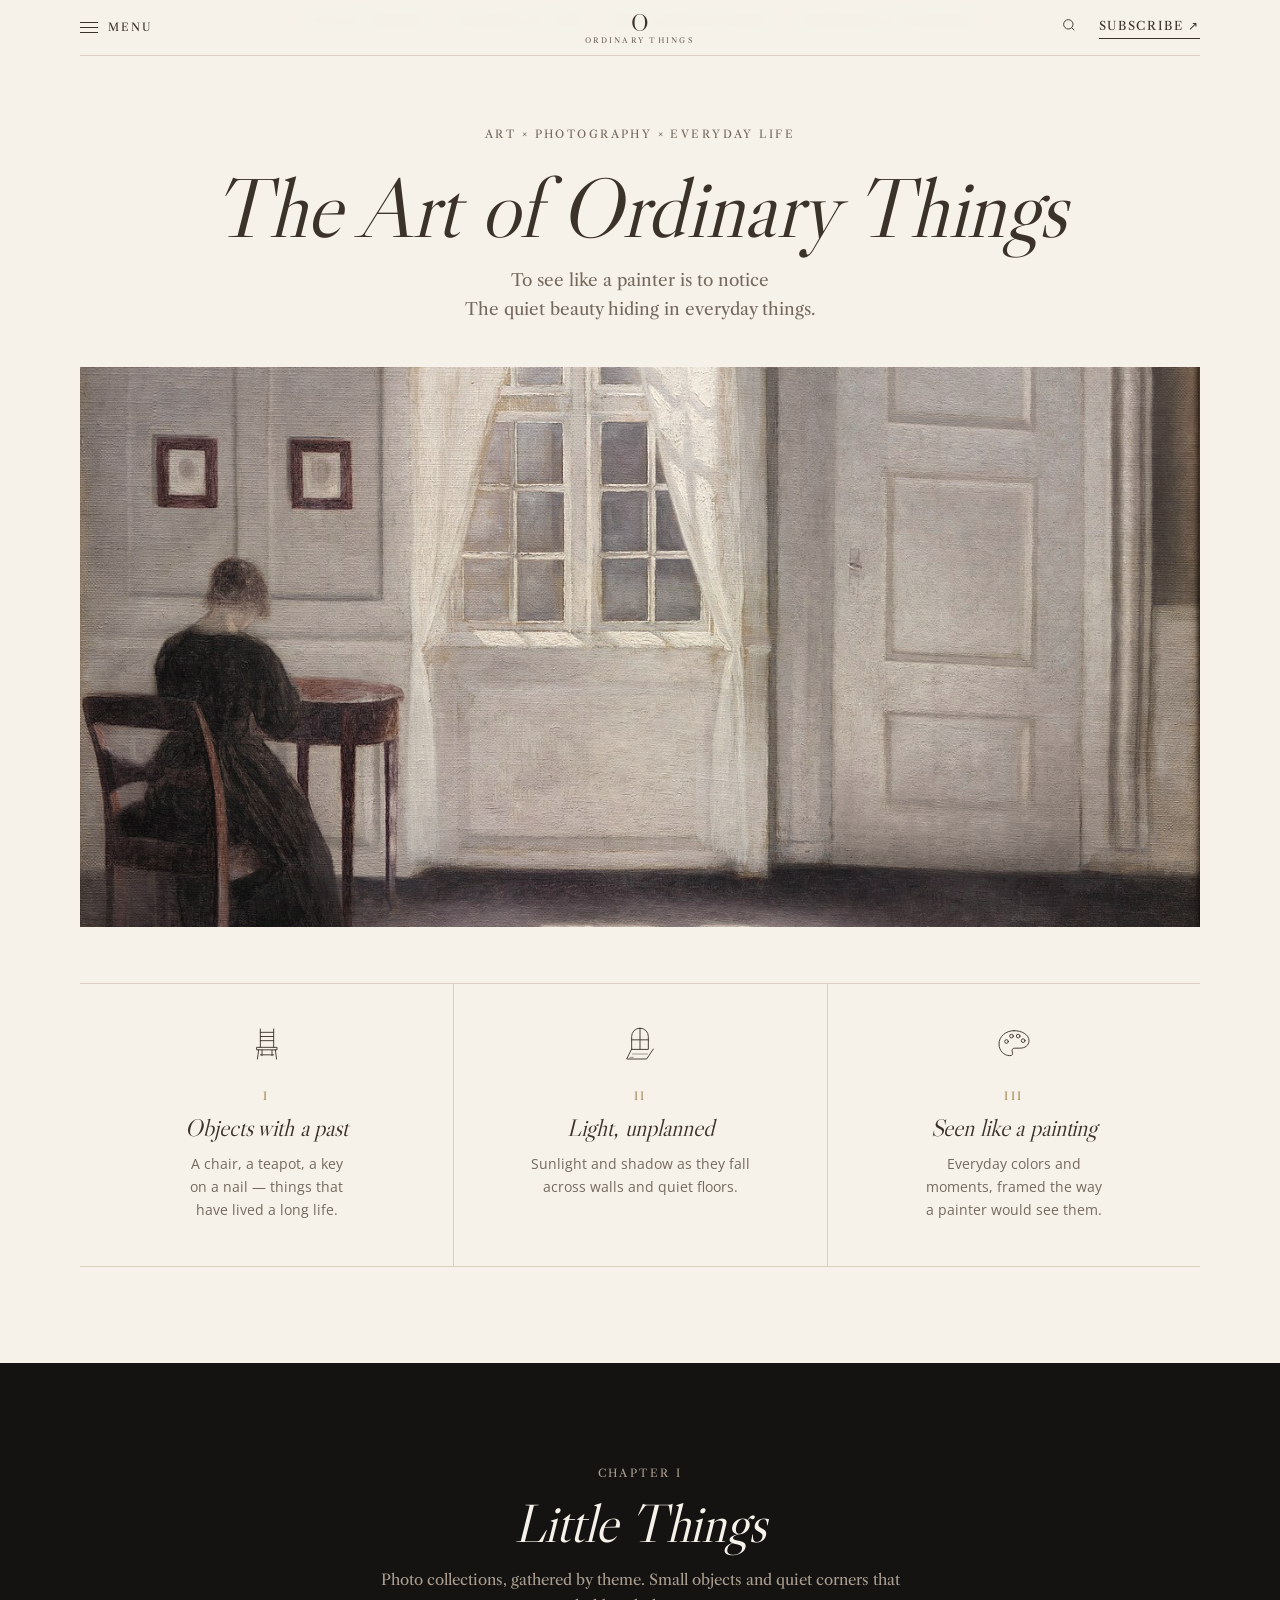
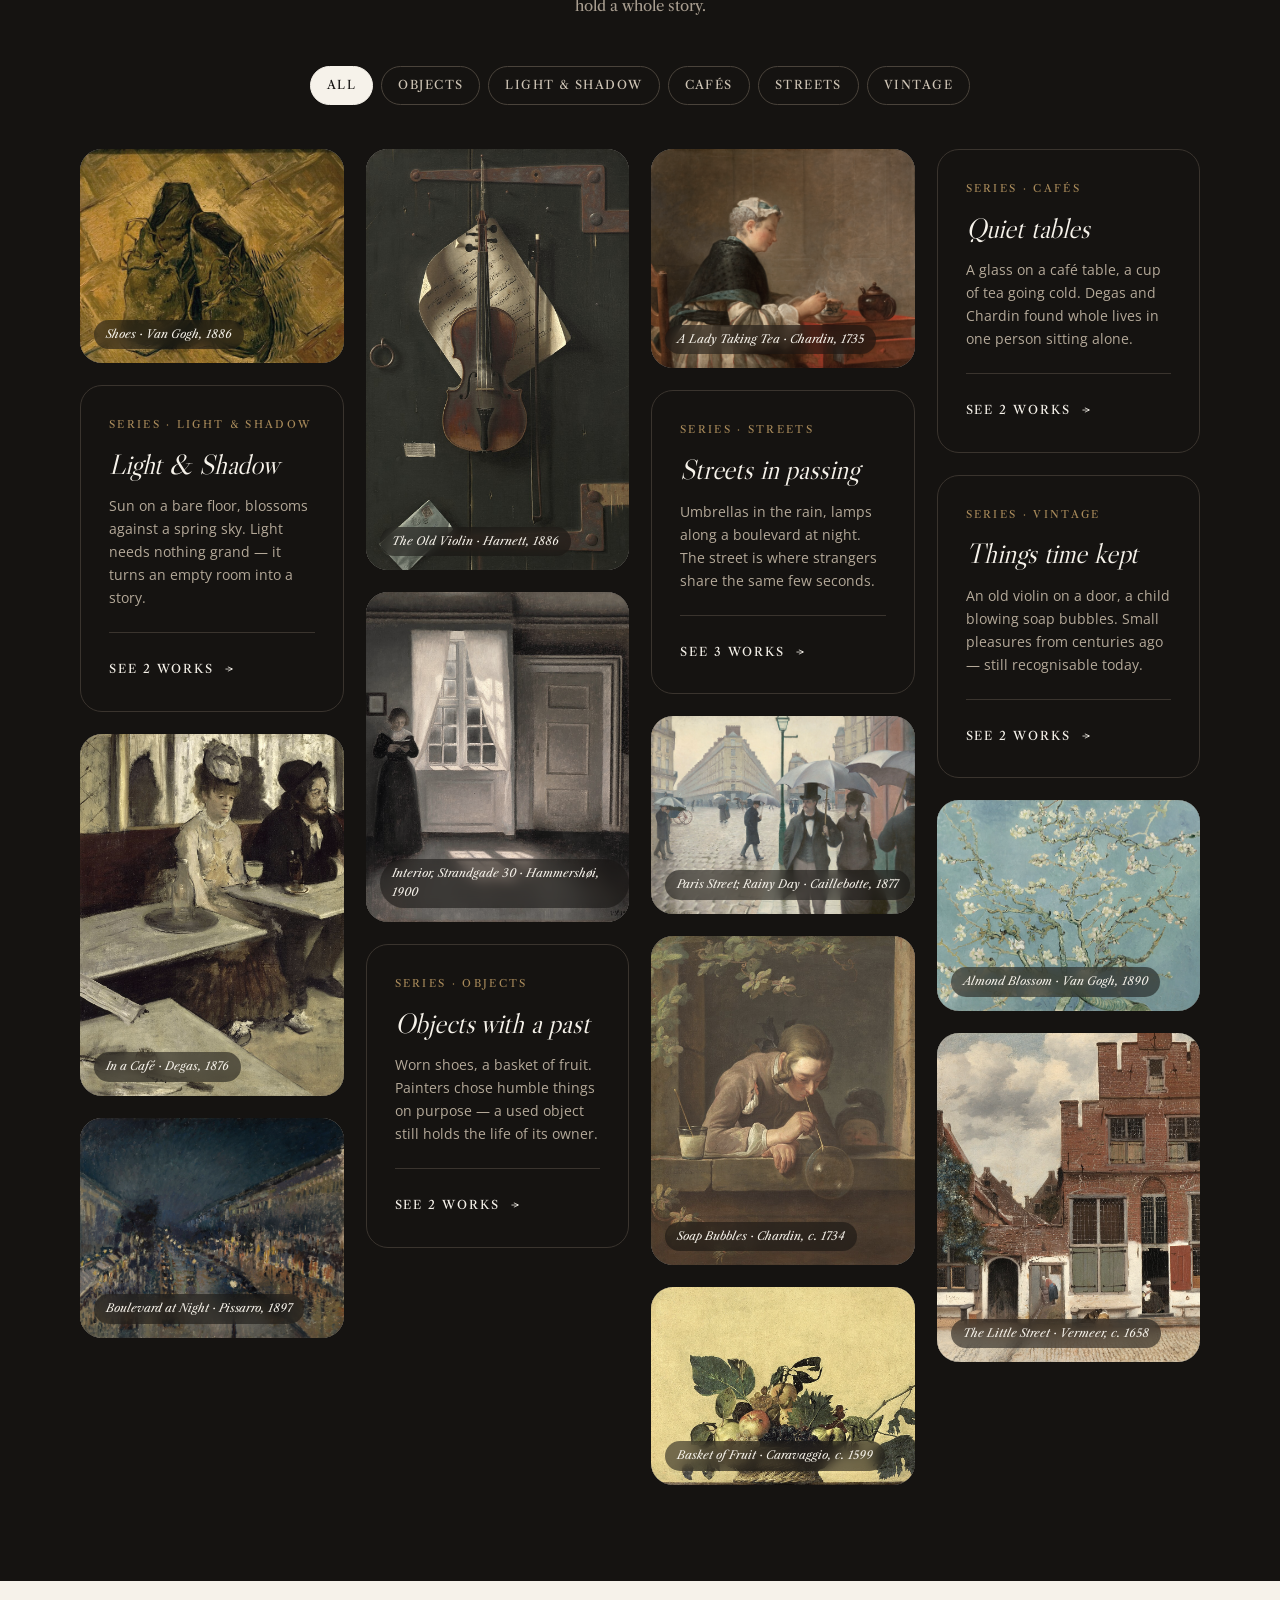
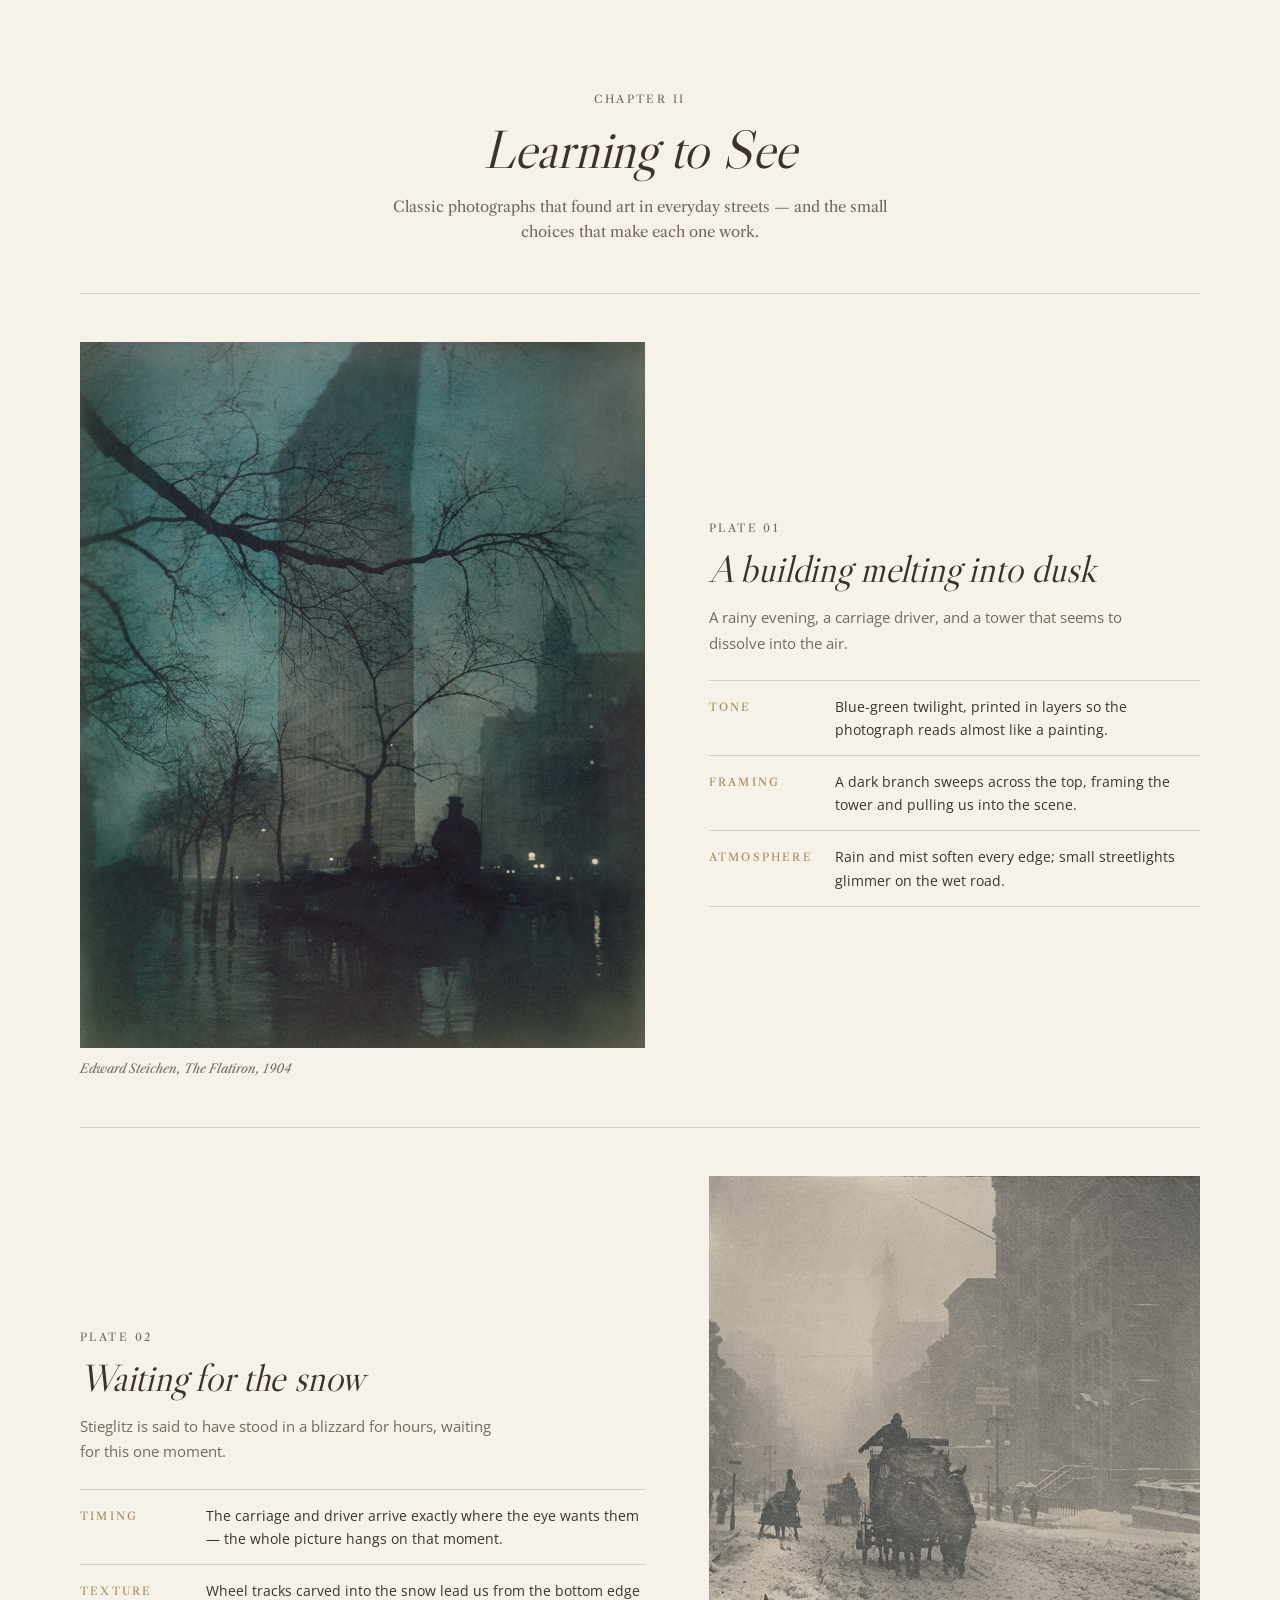
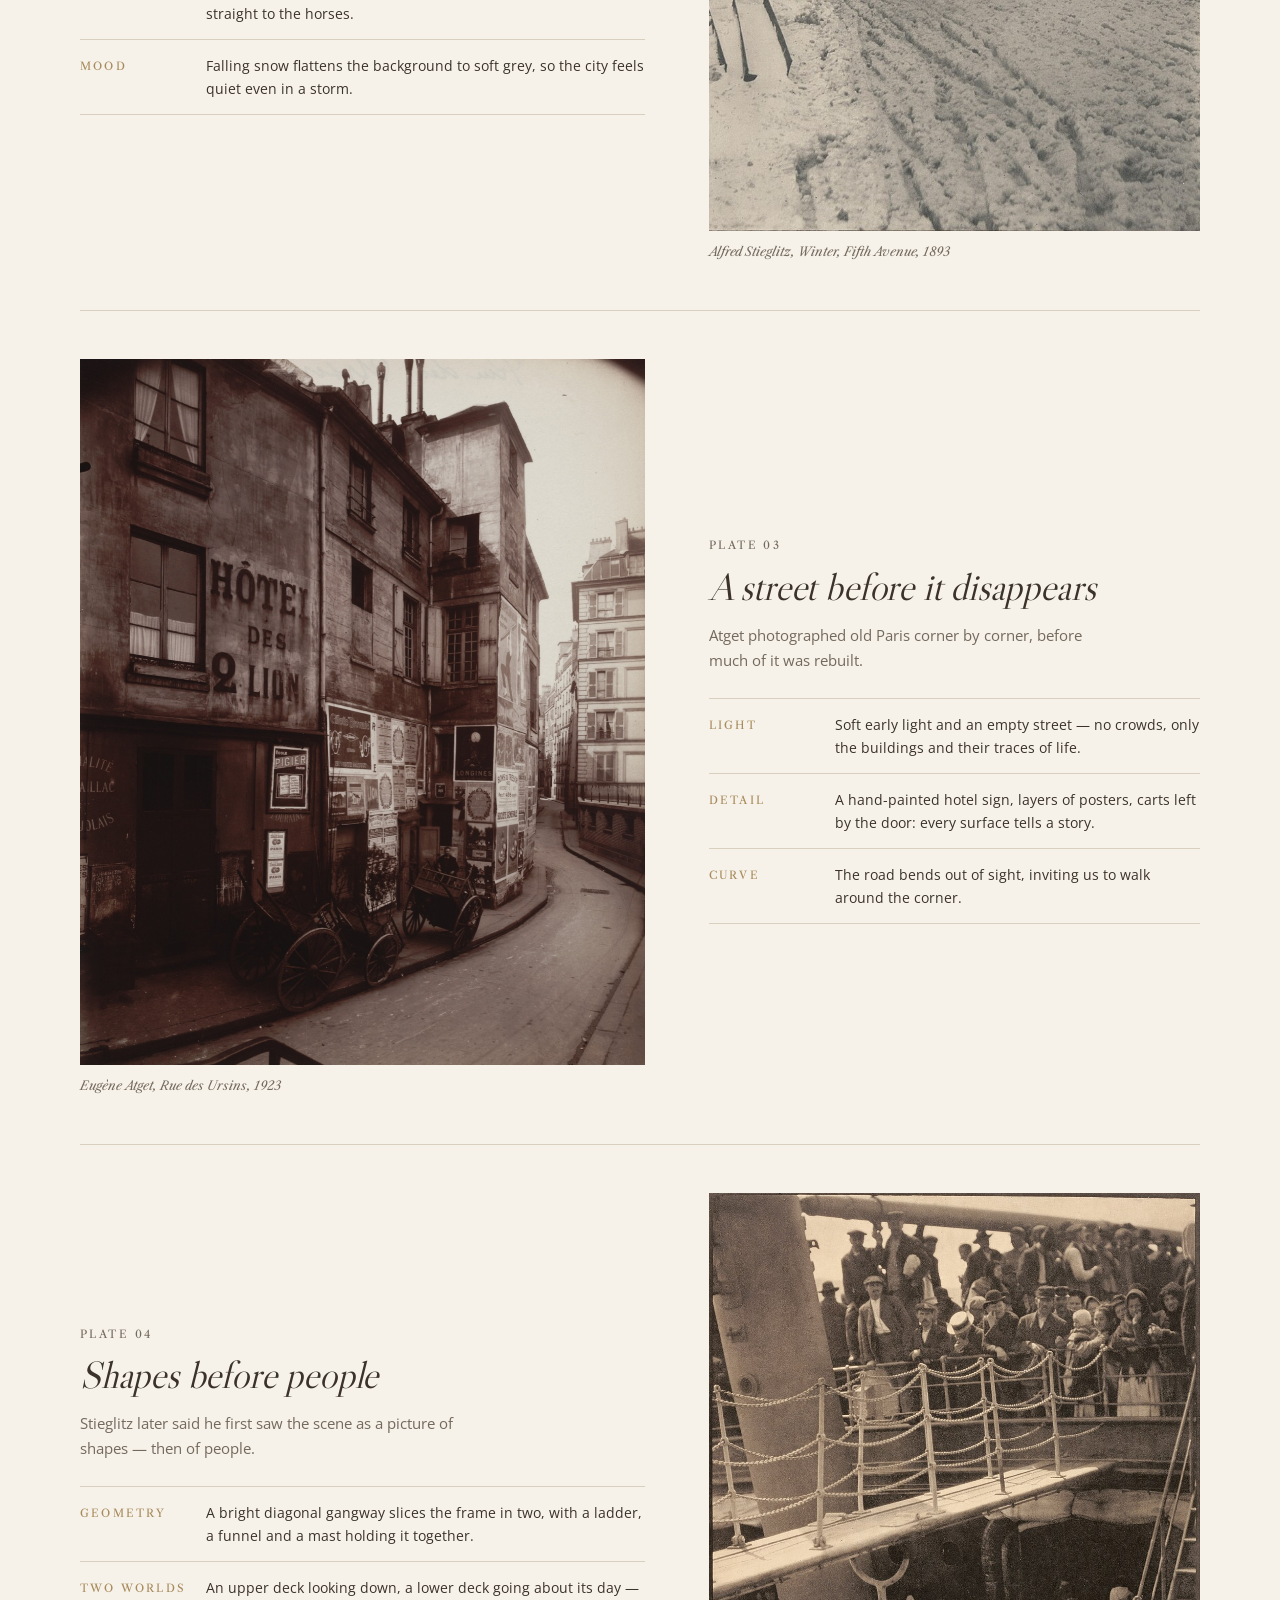
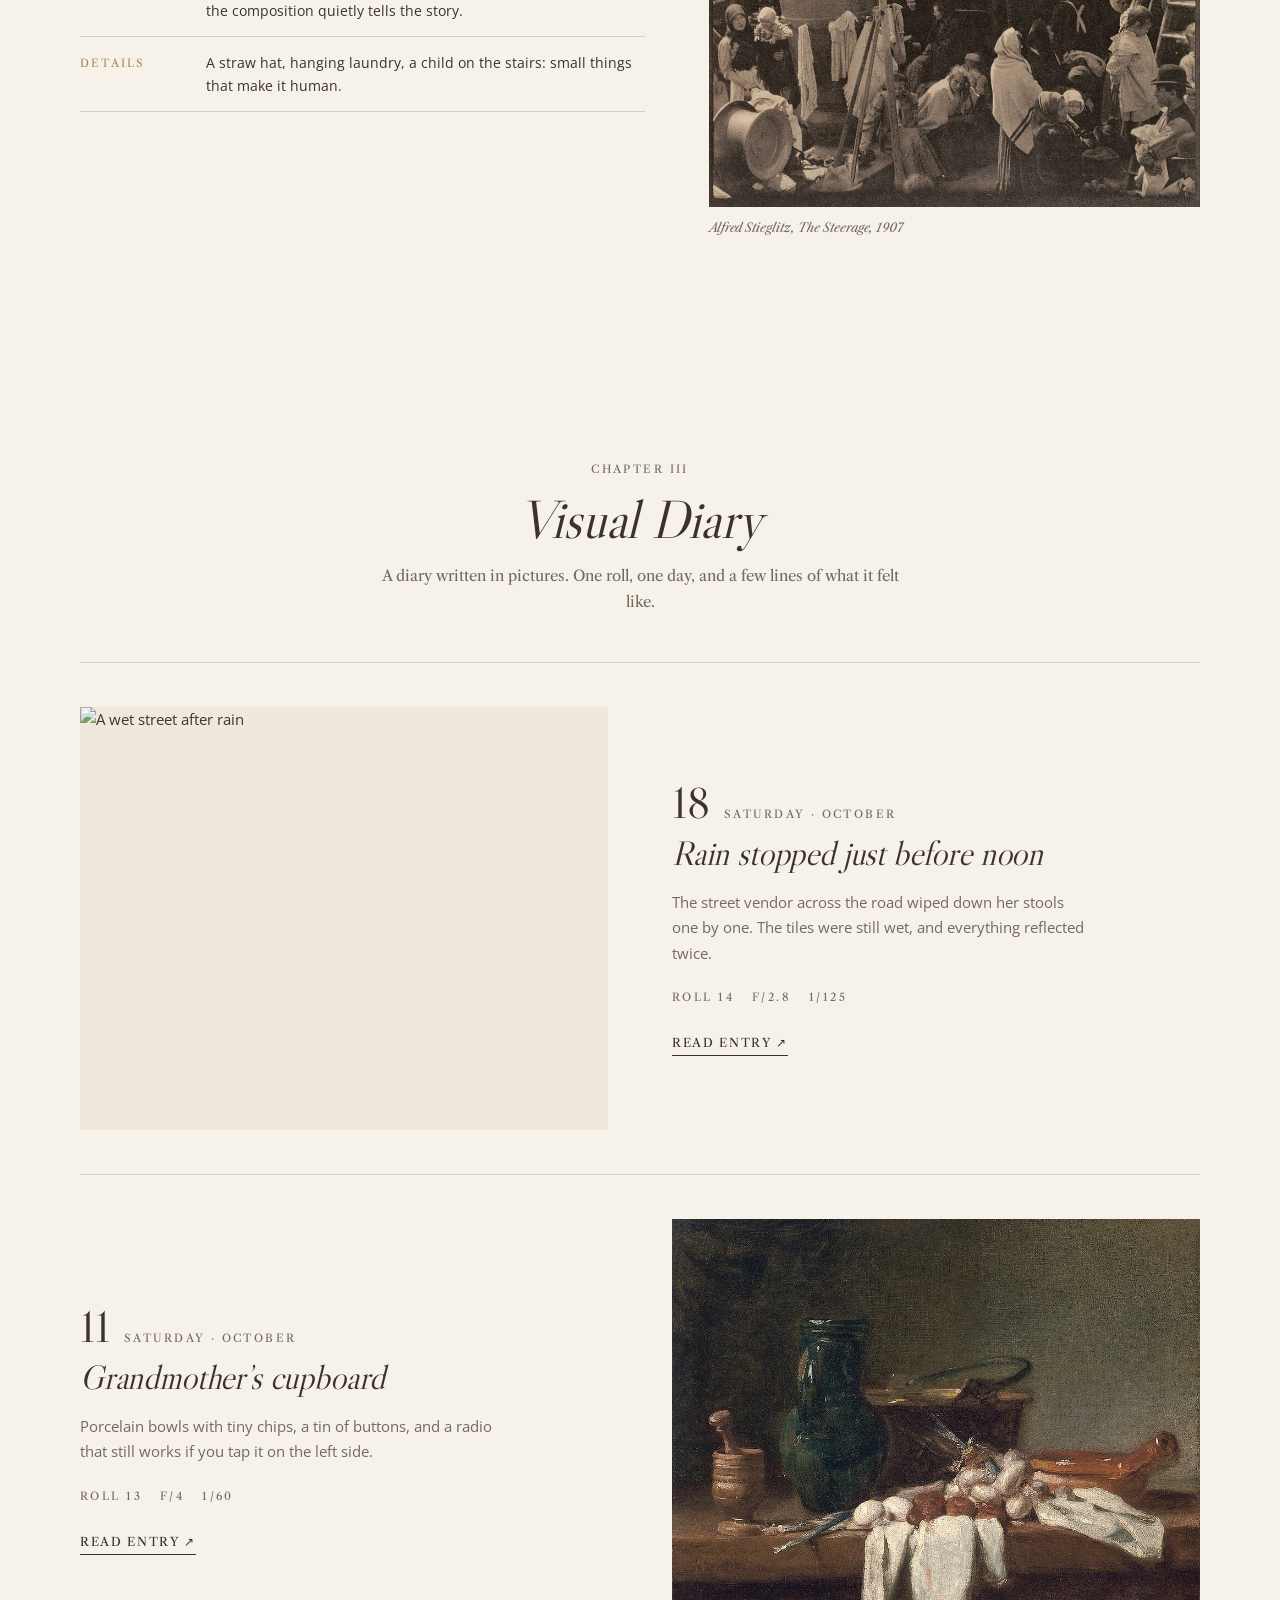
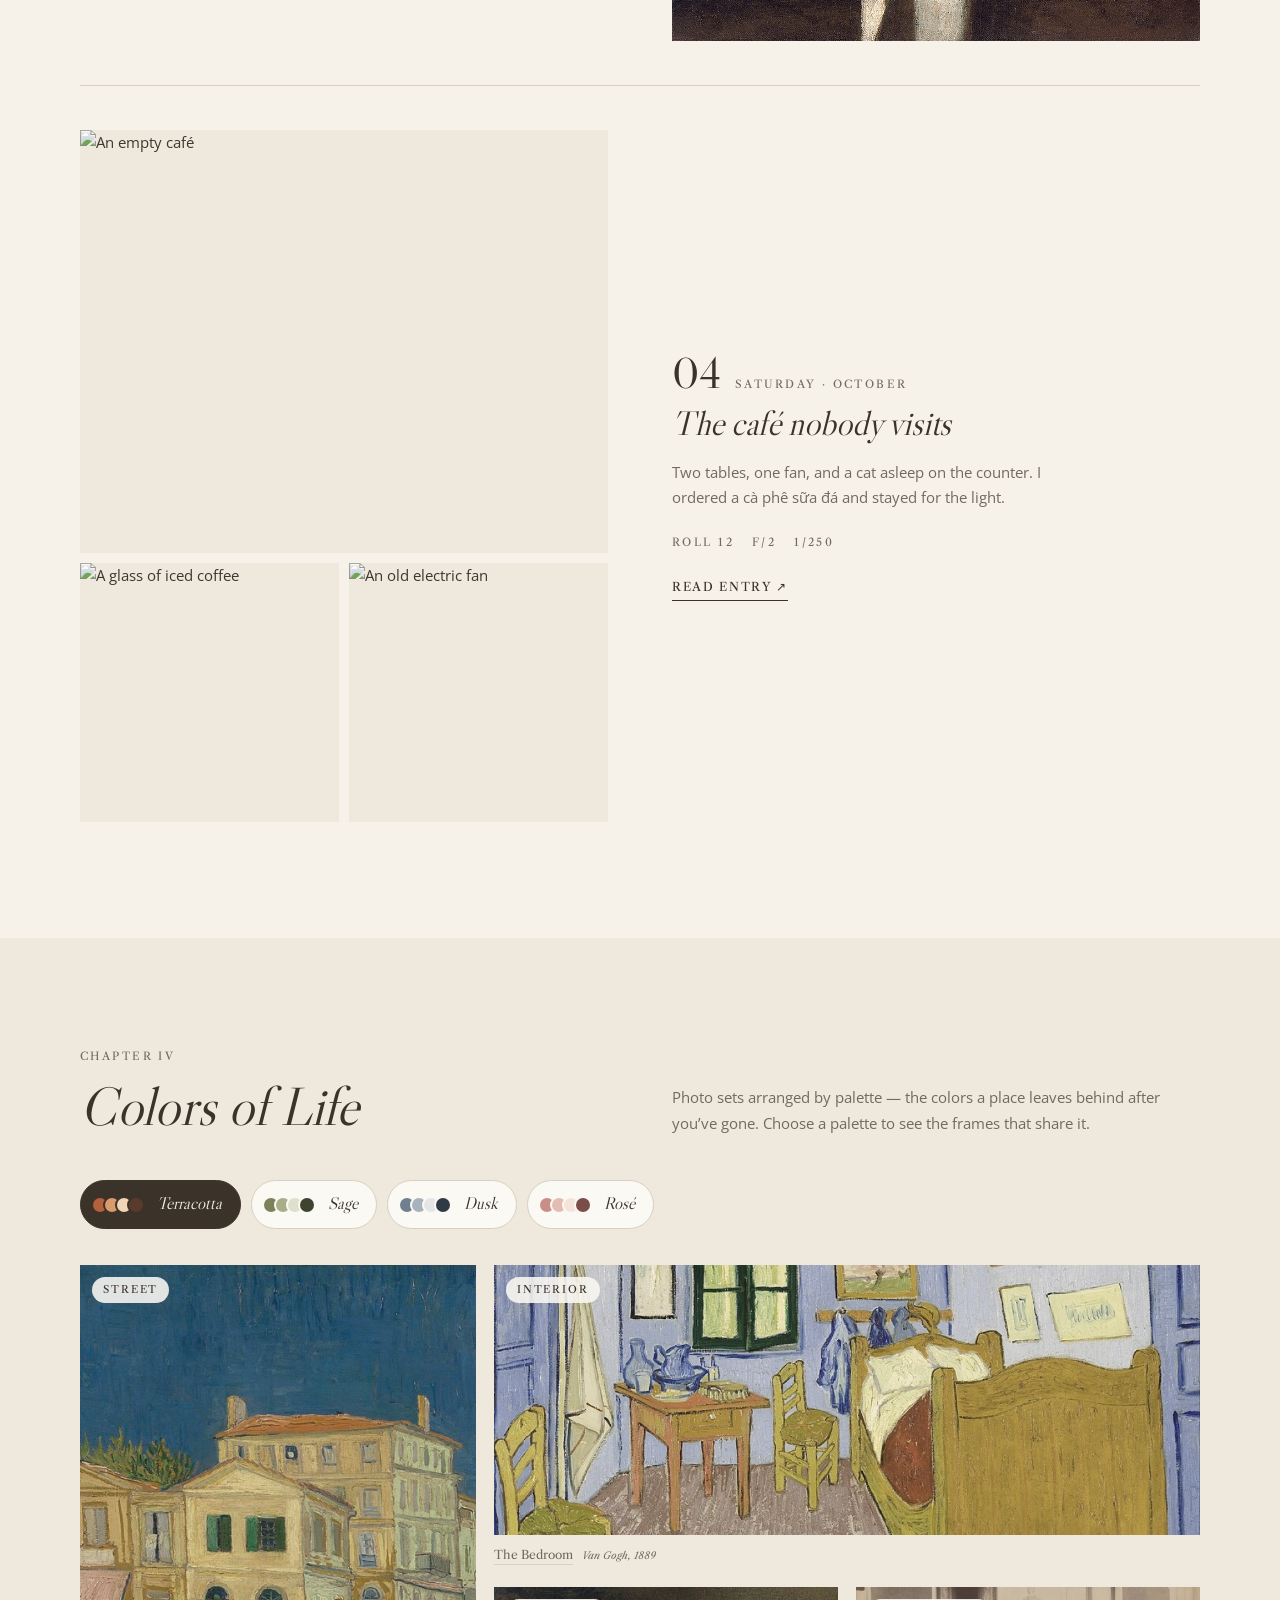
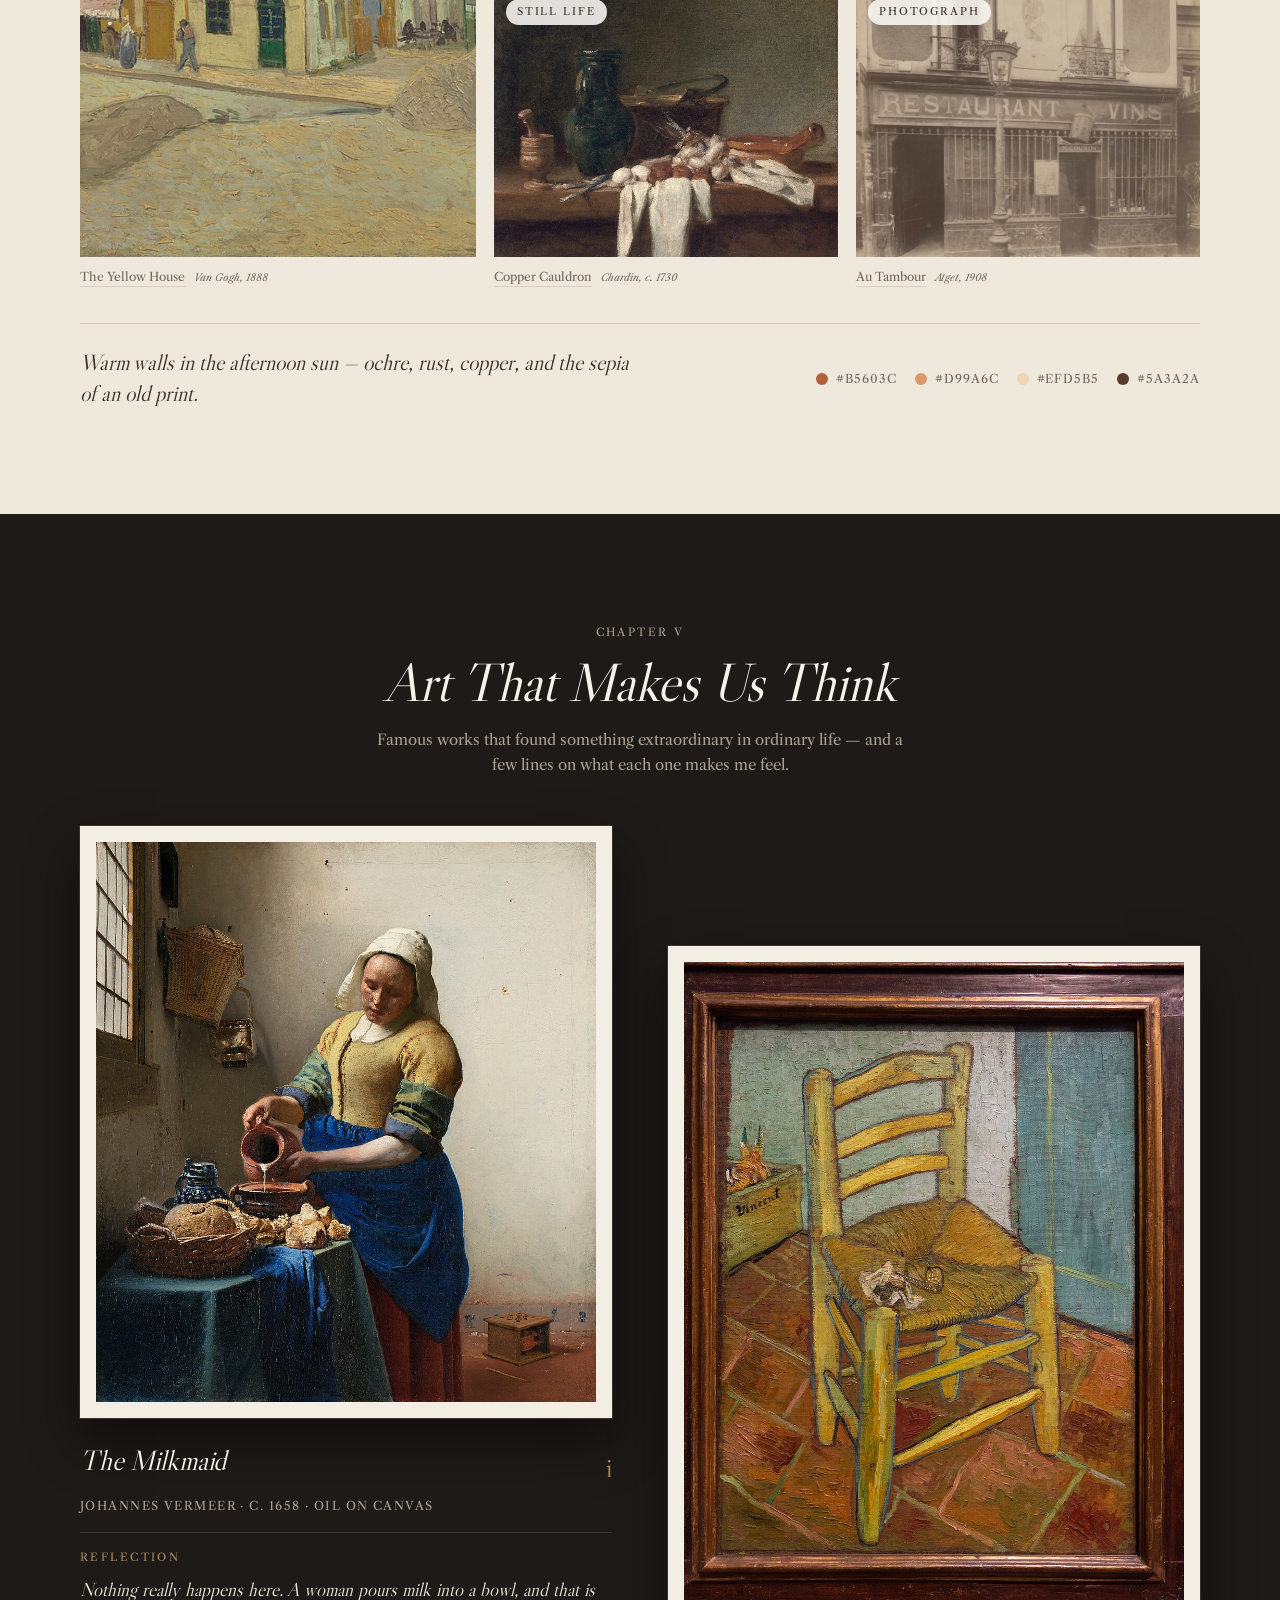
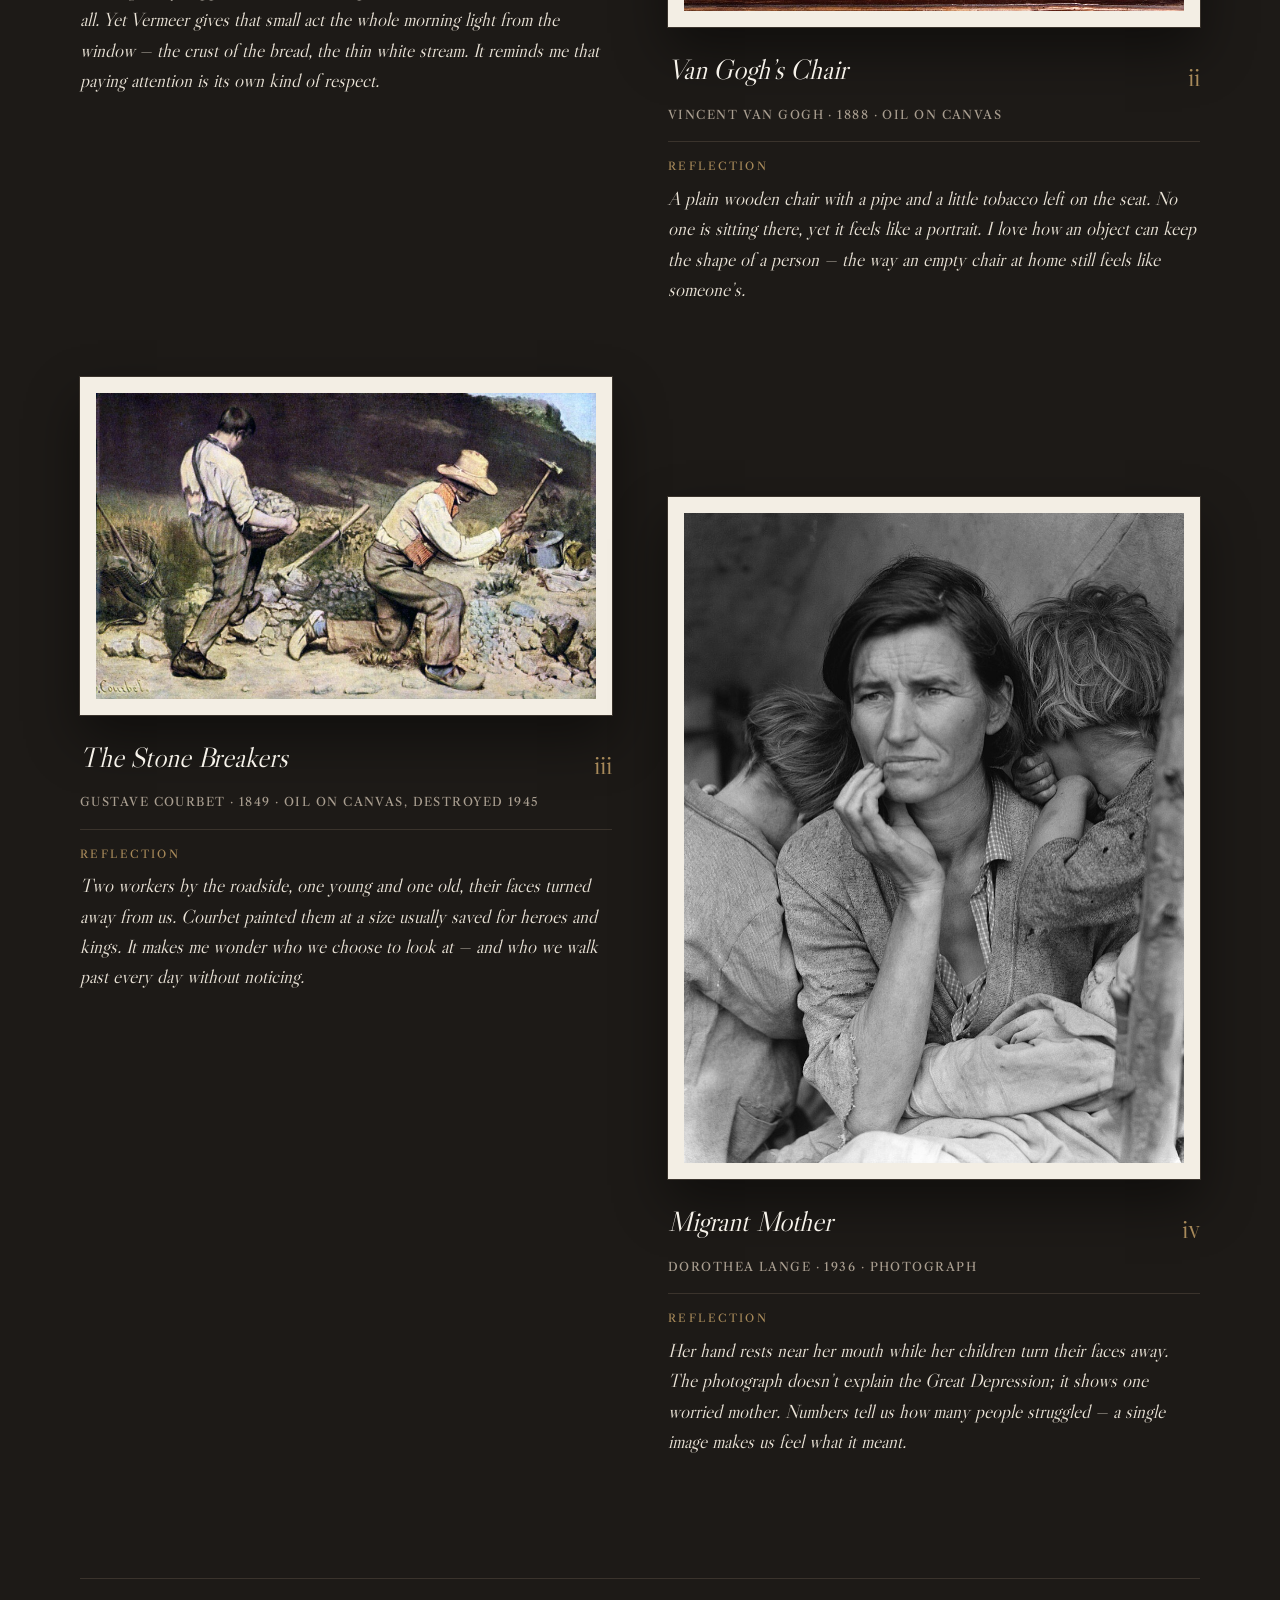
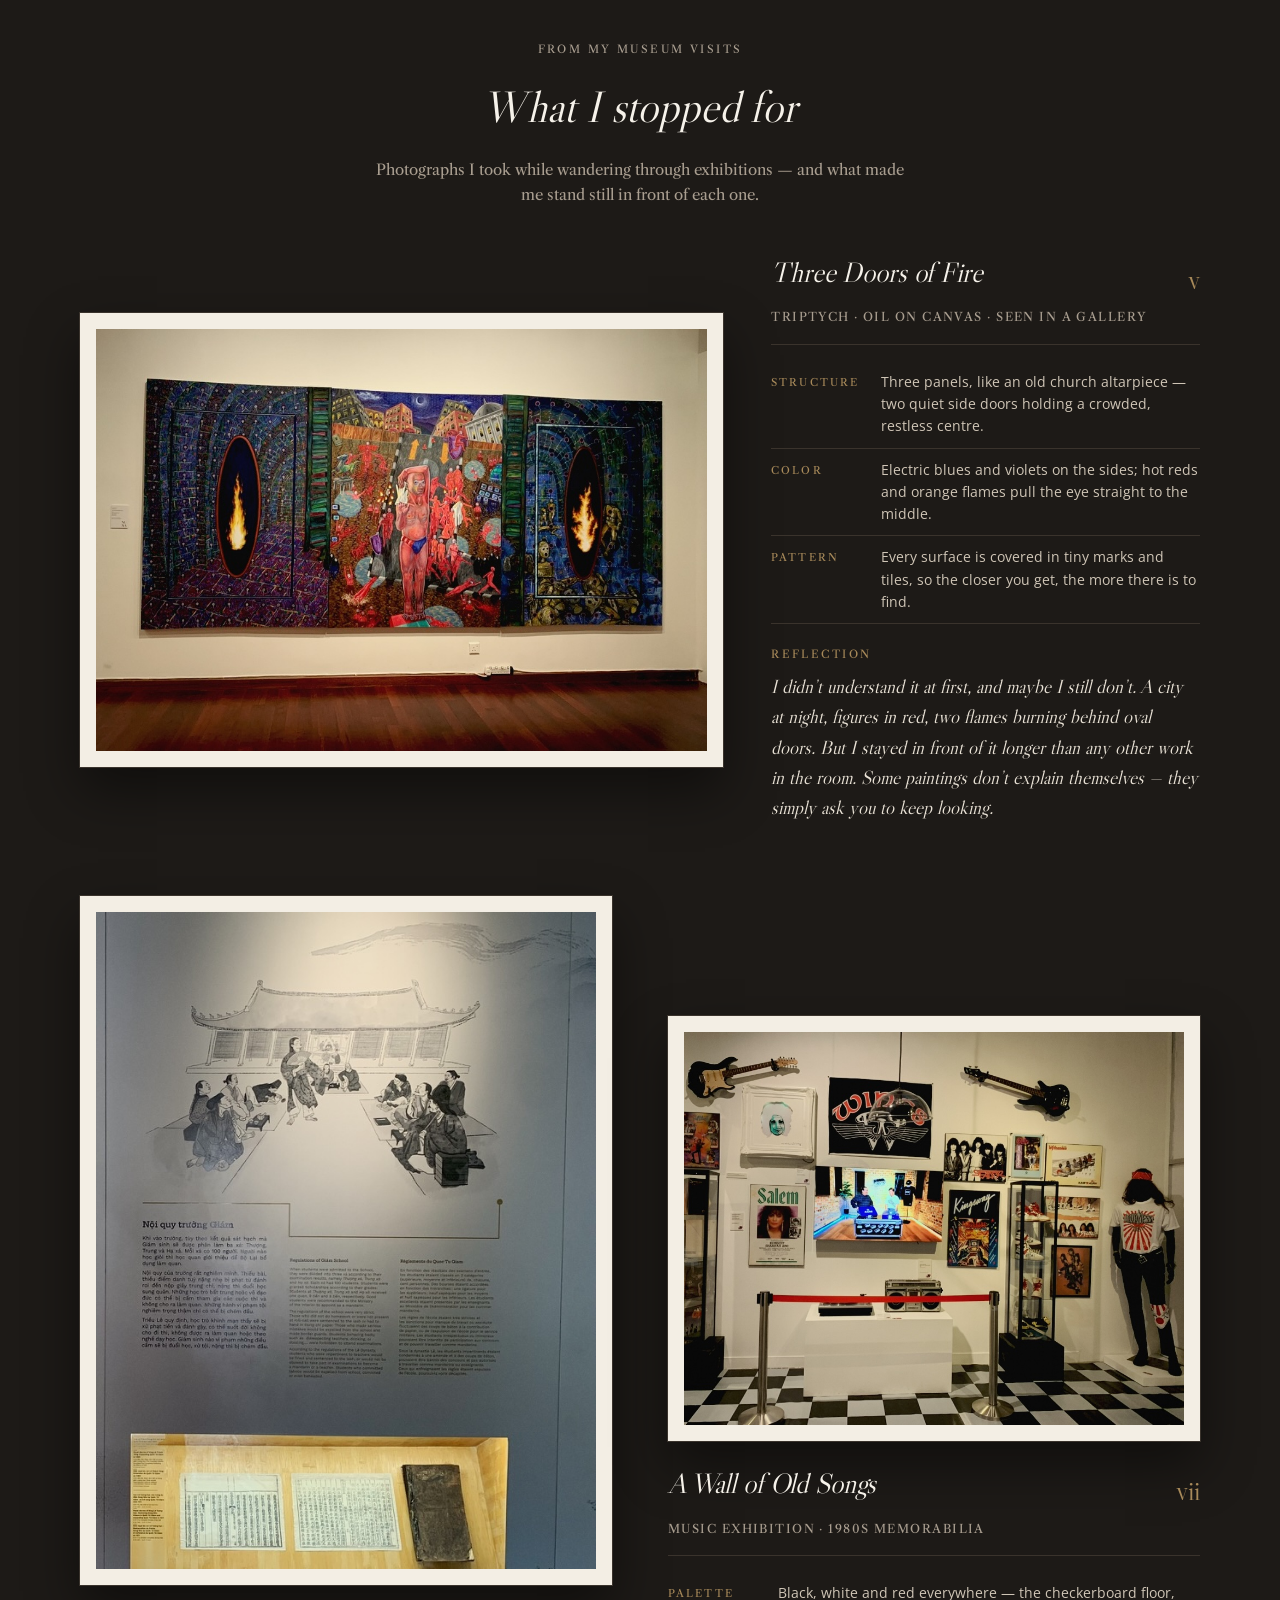
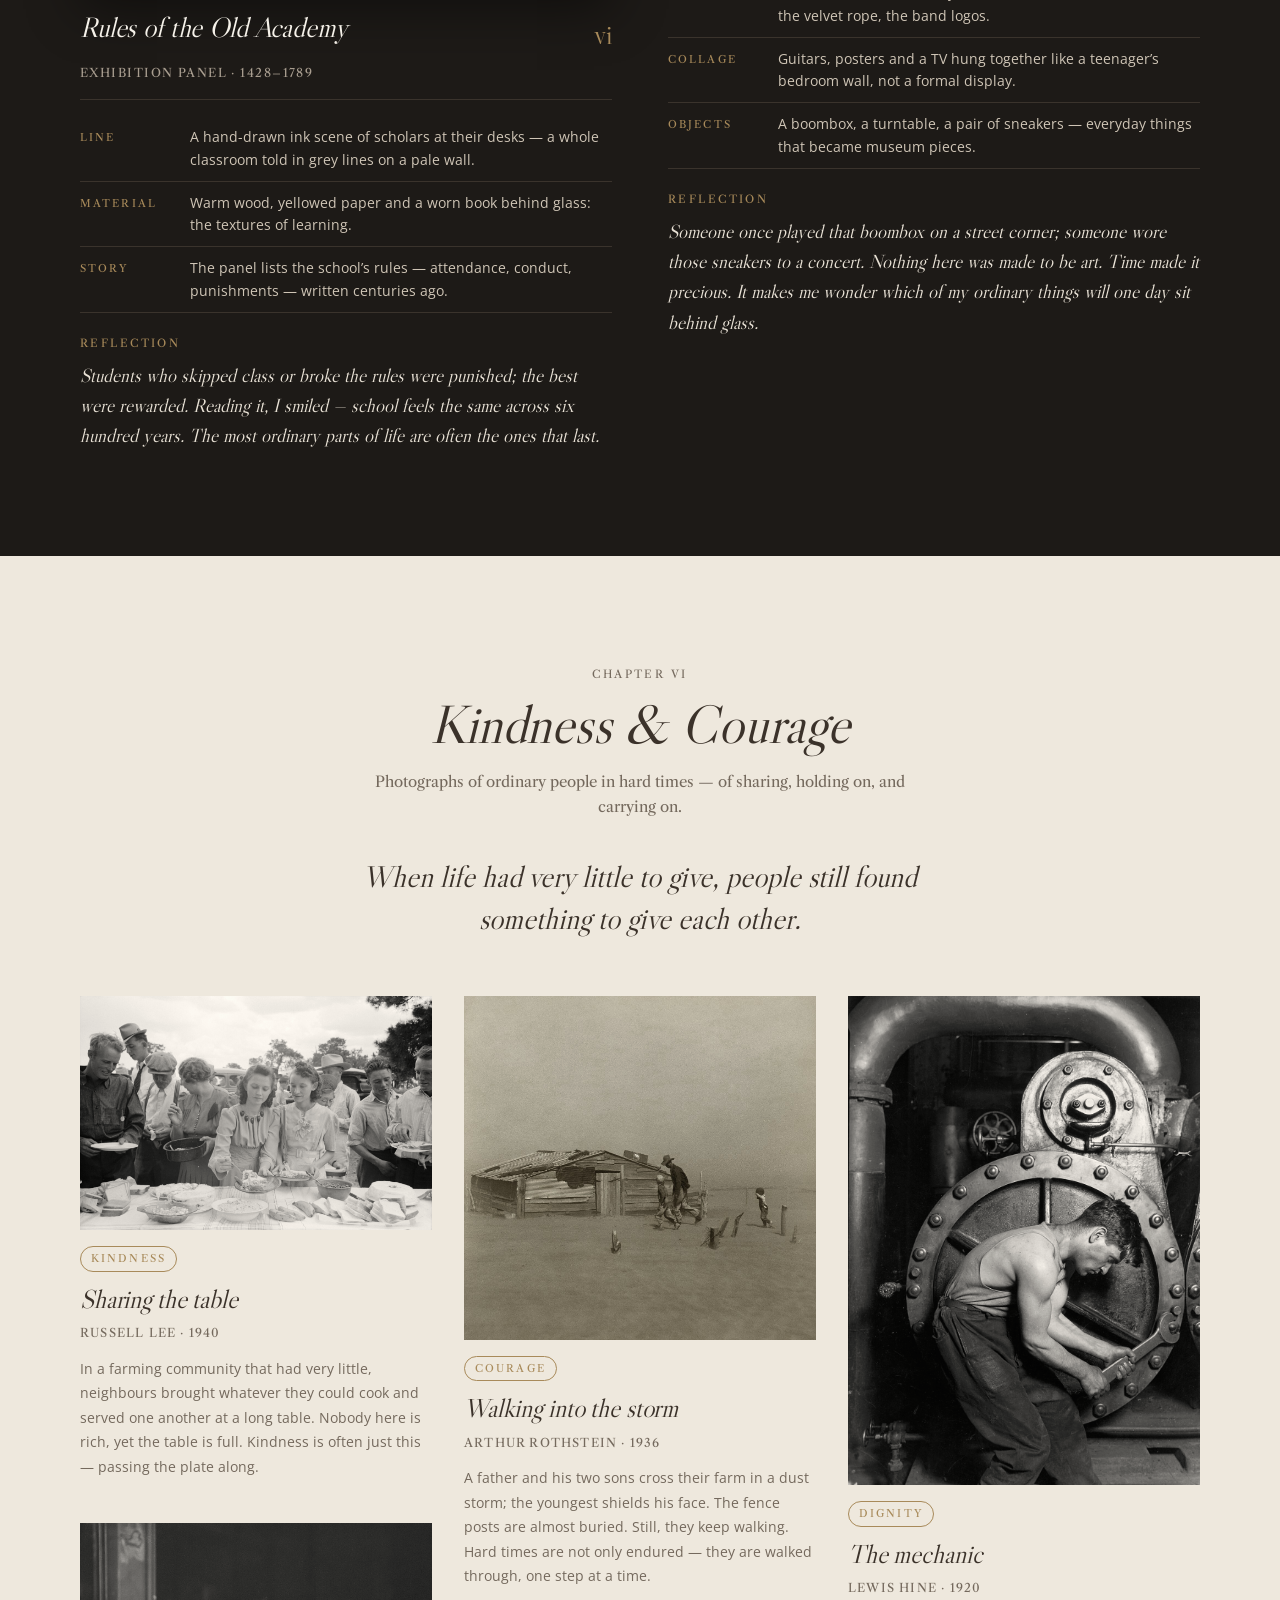
==== commit d6bb5f27: "Make the header and menu more compact Slimmer sticky header, a one-line menu with four main sections" ====
--- a/index.html
+++ b/index.html
@@ -2,6 +2,14 @@
 <html lang="en">
 <head>
 <meta charset="utf-8">
+<!-- Google tag (gtag.js) -->
+<script async src="https://www.googletagmanager.com/gtag/js?id=G-23RSFNWC9K"></script>
+<script>
+  window.dataLayer = window.dataLayer || [];
+  function gtag(){dataLayer.push(arguments);}
+  gtag('js', new Date());
+  gtag('config', 'G-23RSFNWC9K');
+</script>
 <meta name="viewport" content="width=device-width, initial-scale=1">
 <title>The Art of Ordinary Things — Art, Photography &amp; Everyday Life</title>
 <meta name="description" content="An editorial art website about the beauty of everyday life: classic paintings and documentary photographs by Vermeer, Van Gogh, Hammershøi, Lange and Hine, with short reflections.">
@@ -62,7 +70,7 @@
     --sans: "Open Sans", system-ui, sans-serif;
   }
   * { box-sizing: border-box; }
-  html { scroll-behavior: smooth; }
+  html { scroll-behavior: smooth; scroll-padding-top: 72px; }
   body {
     margin: 0;
     background: var(--cream);
@@ -93,19 +101,19 @@
 
   /* ---------- Header ---------- */
   header.top { position: sticky; top: 0; z-index: 50; background: color-mix(in srgb, var(--cream) 92%, transparent); backdrop-filter: blur(8px); }
-  .top .wrap { display: grid; grid-template-columns: 1fr auto 1fr; align-items: center; height: 76px; border-bottom: 1px solid var(--line); }
-  .menu-btn { all: unset; cursor: pointer; display: inline-flex; align-items: center; gap: 10px; font-family: var(--serif); font-size: 12px; letter-spacing: .18em; text-transform: uppercase; }
+  .top .wrap { display: grid; grid-template-columns: 1fr auto 1fr; align-items: center; height: 56px; border-bottom: 1px solid var(--line); }
+  .menu-btn { all: unset; cursor: pointer; display: inline-flex; align-items: center; gap: 10px; font-family: var(--serif); font-size: 11px; letter-spacing: .18em; text-transform: uppercase; }
   .menu-btn i { display: grid; gap: 4px; }
   .menu-btn i b { display: block; width: 18px; height: 1px; background: currentColor; }
   .logo { display: grid; justify-items: center; line-height: 1; }
-  .logo .mono { font-family: var(--display); font-size: 34px; position: relative; }
-  .logo small { font-family: var(--serif); font-size: 8.5px; letter-spacing: .3em; text-transform: uppercase; margin-top: 4px; color: var(--ink-soft); }
+  .logo .mono { font-family: var(--display); font-size: 24px; position: relative; }
+  .logo small { font-family: var(--serif); font-size: 7.5px; letter-spacing: .3em; text-transform: uppercase; margin-top: 2px; color: var(--ink-soft); }
   .top-right { justify-self: end; display: flex; gap: 22px; align-items: center; }
   .top-right svg { width: 16px; height: 16px; }
-  .drawer { position: fixed; inset: 76px 0 auto 0; background: var(--cream); border-bottom: 1px solid var(--line); z-index: 40; transform: translateY(-120%); transition: transform .5s ease; }
+  .drawer { position: fixed; inset: 56px 0 auto 0; background: var(--cream); border-bottom: 1px solid var(--line); z-index: 40; transform: translateY(-120%); transition: transform .5s ease; }
   .drawer.open { transform: none; }
-  .drawer nav { display: flex; flex-wrap: wrap; justify-content: center; gap: 12px 40px; padding: 28px 16px; }
-  .drawer a { font-family: var(--display); font-style: italic; font-size: 26px; }
+  .drawer nav { display: flex; flex-wrap: wrap; justify-content: center; gap: 8px 28px; padding: 14px 16px; }
+  .drawer a { font-family: var(--serif); font-size: 11.5px; letter-spacing: .16em; text-transform: uppercase; color: var(--ink-soft); }
   .drawer a:hover { color: var(--gold); }
   @media (max-width: 640px) { .top-right .more-link { display: none; } }
 
@@ -348,12 +356,9 @@
 <div class="drawer" id="drawer">
   <nav>
     <a href="#little">Little Things</a>
-    <a href="#lens">Learning to See</a>
-    <a href="#diary">Visual Diary</a>
     <a href="#colors">Colors of Life</a>
-    <a href="#art">Art That Makes Us Think</a>
+    <a href="#art">Art &amp; Reflections</a>
     <a href="#people">Kindness &amp; Courage</a>
-    <a href="#stories">Stories Behind the Frame</a>
   </nav>
 </div>
 
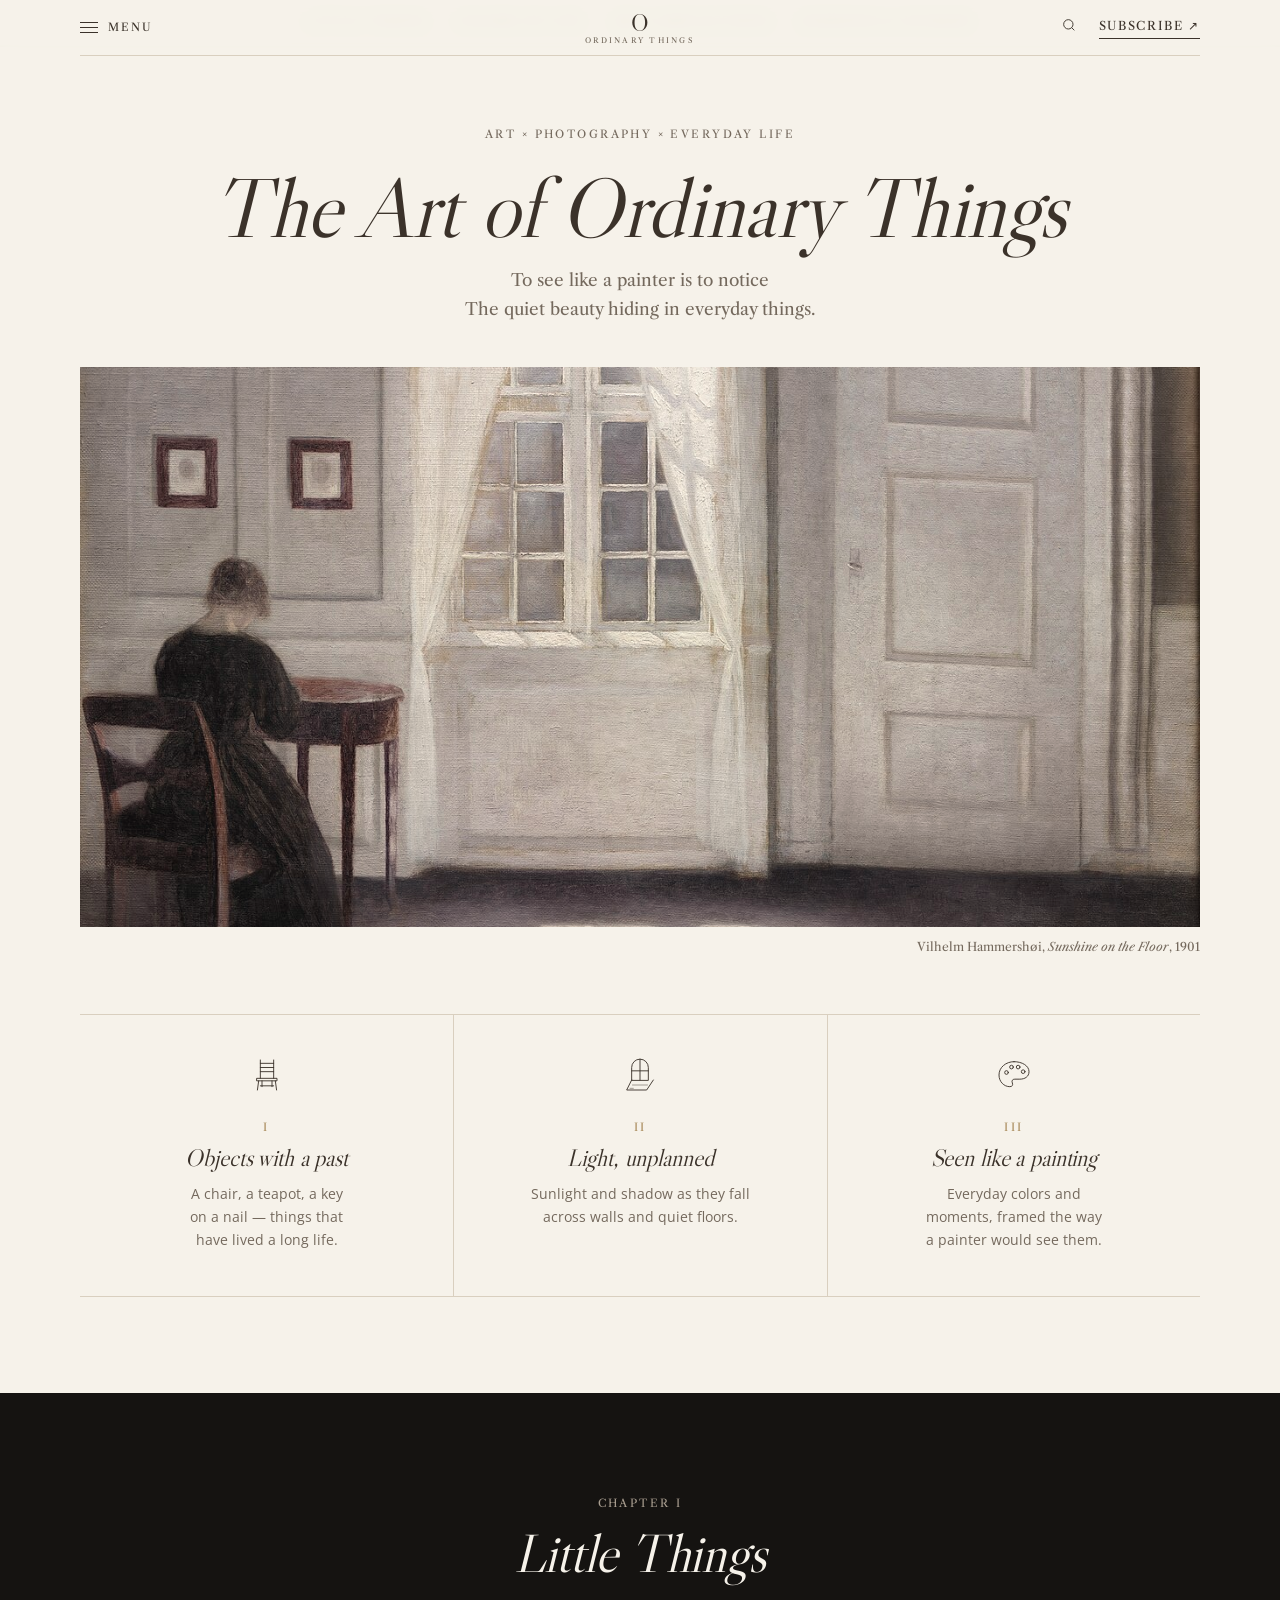
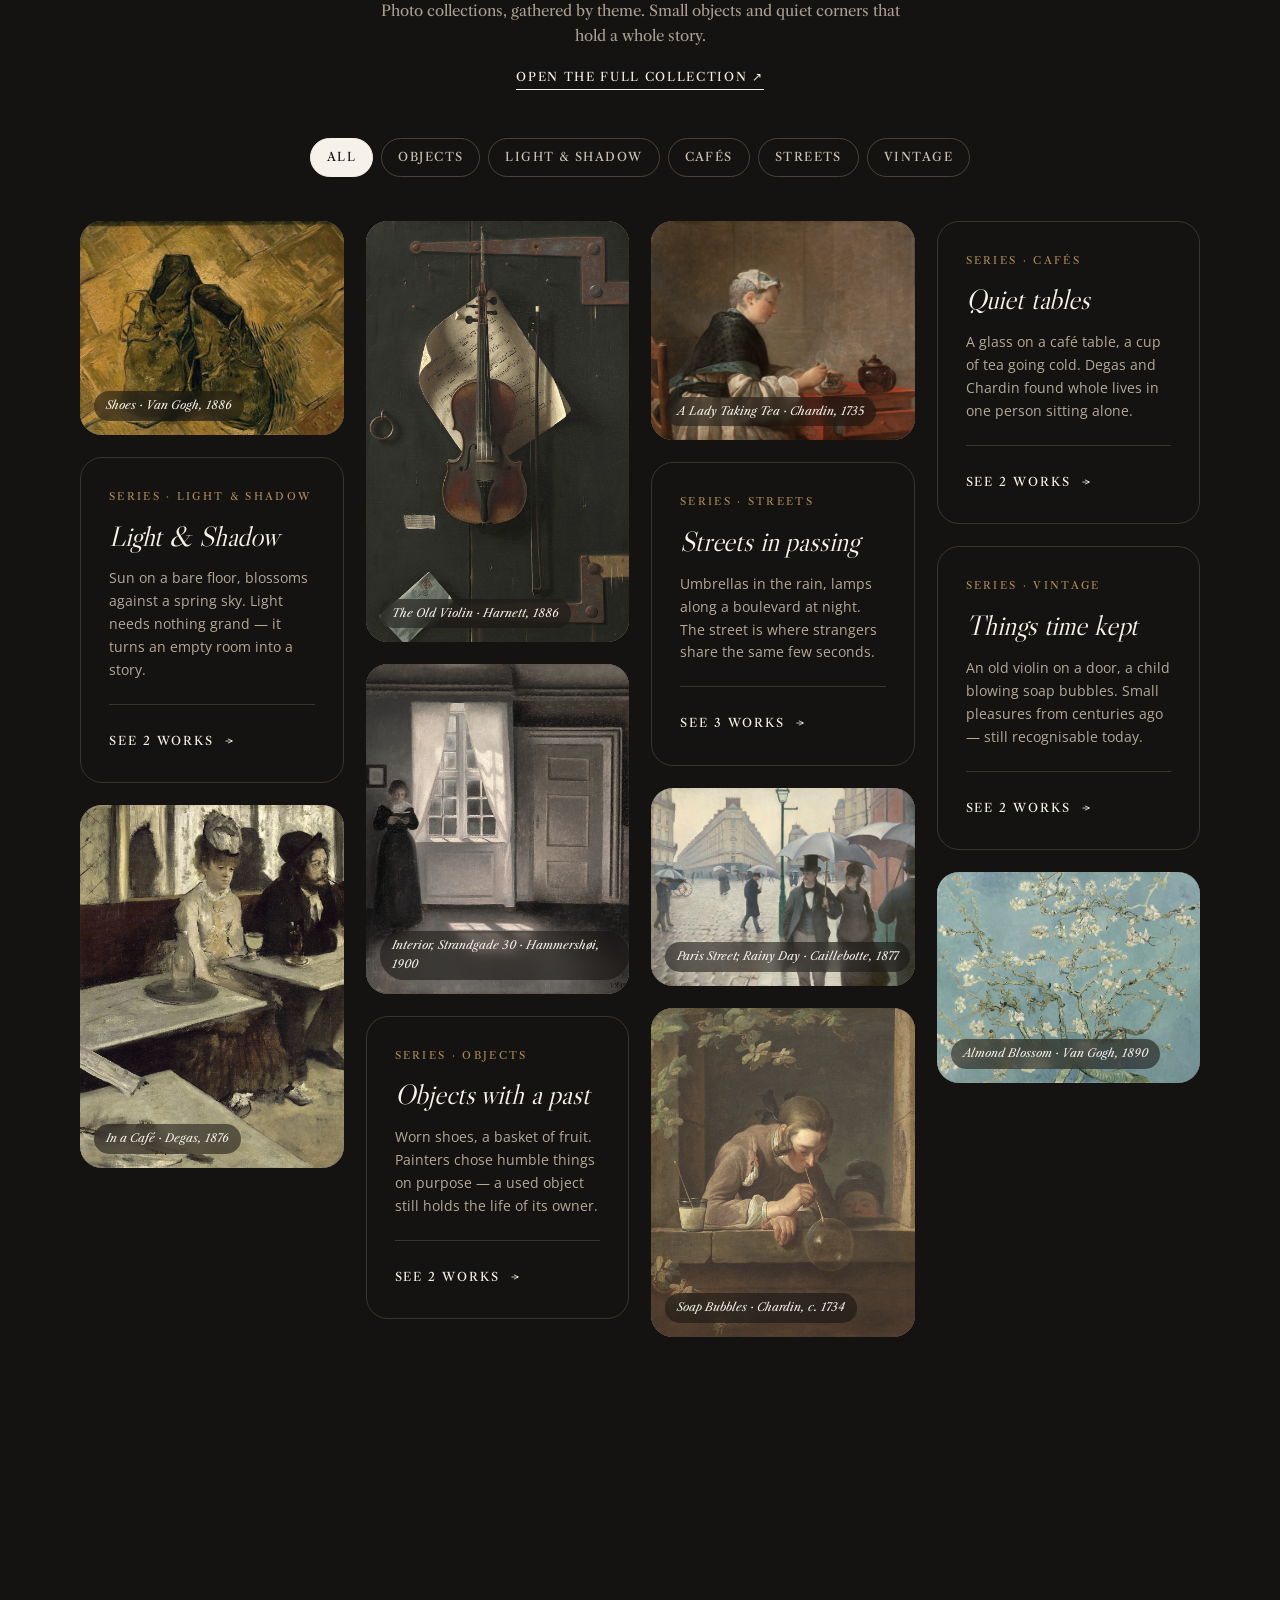
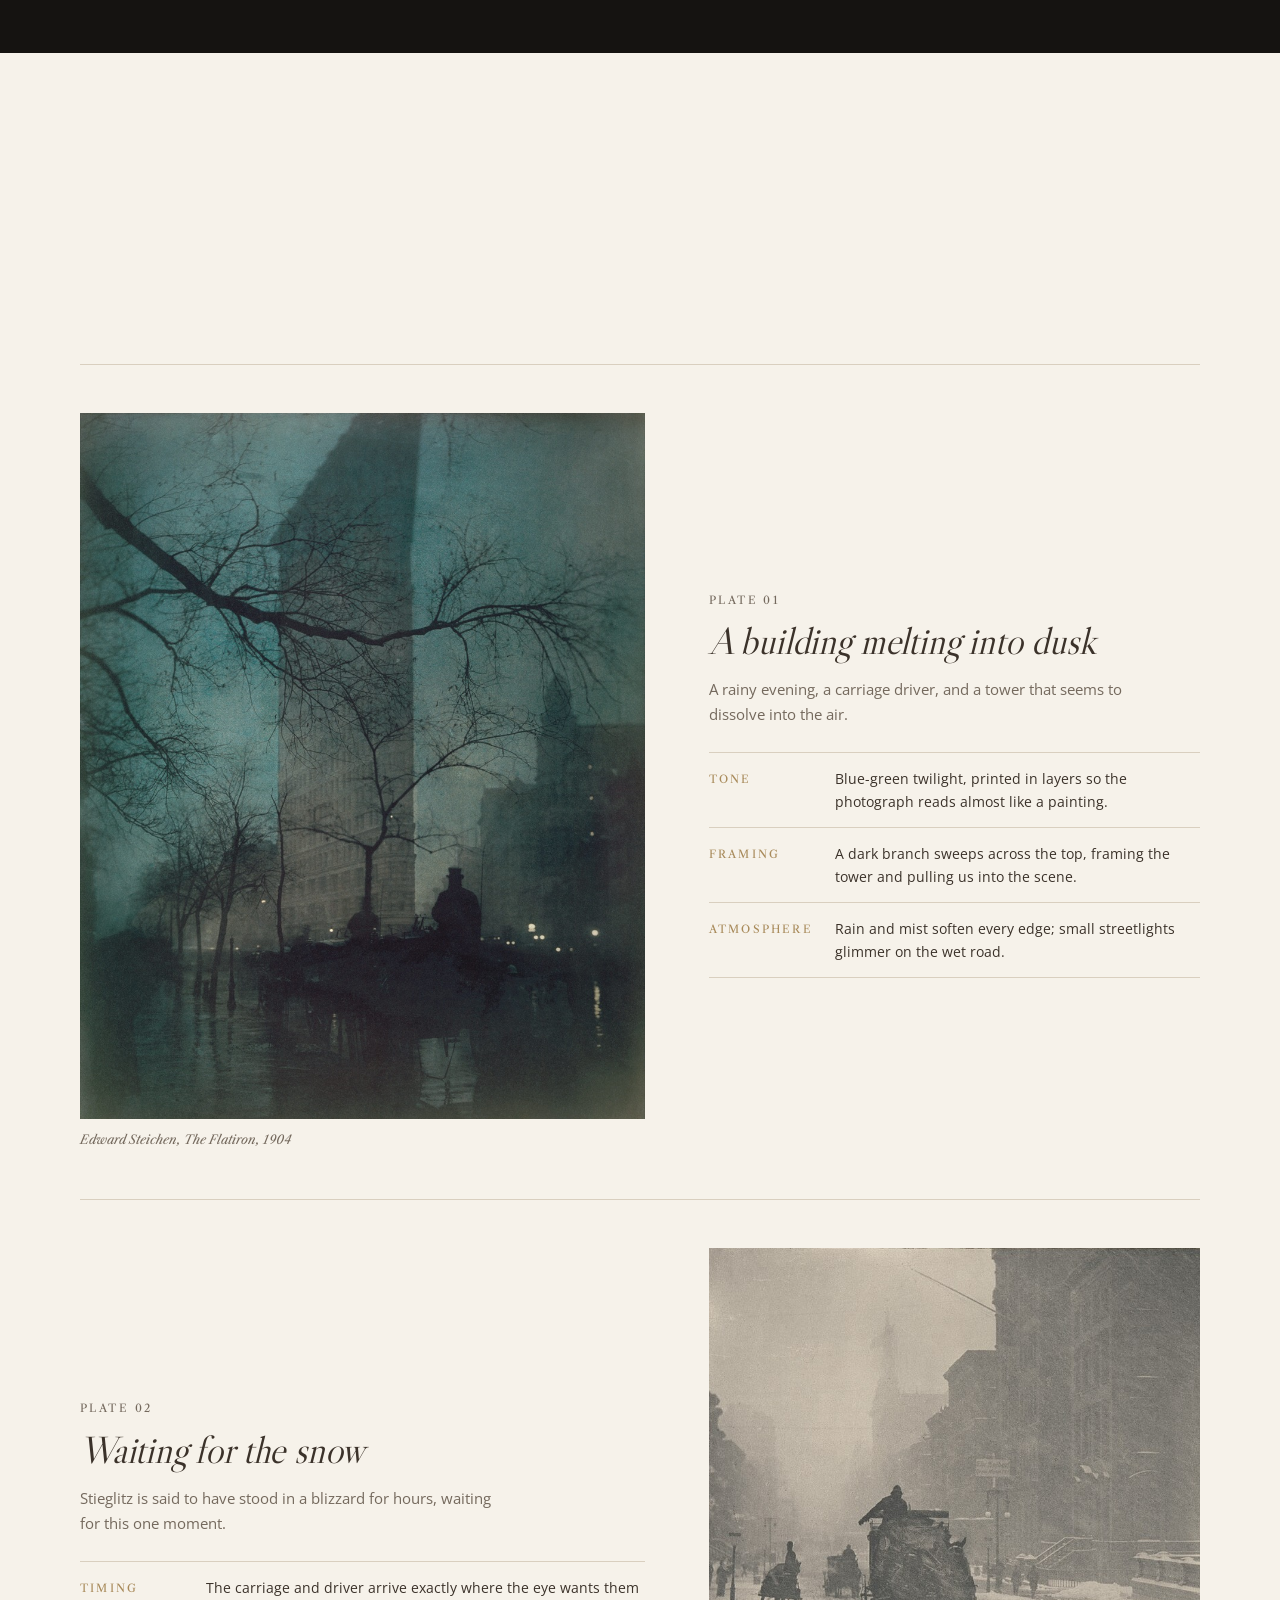
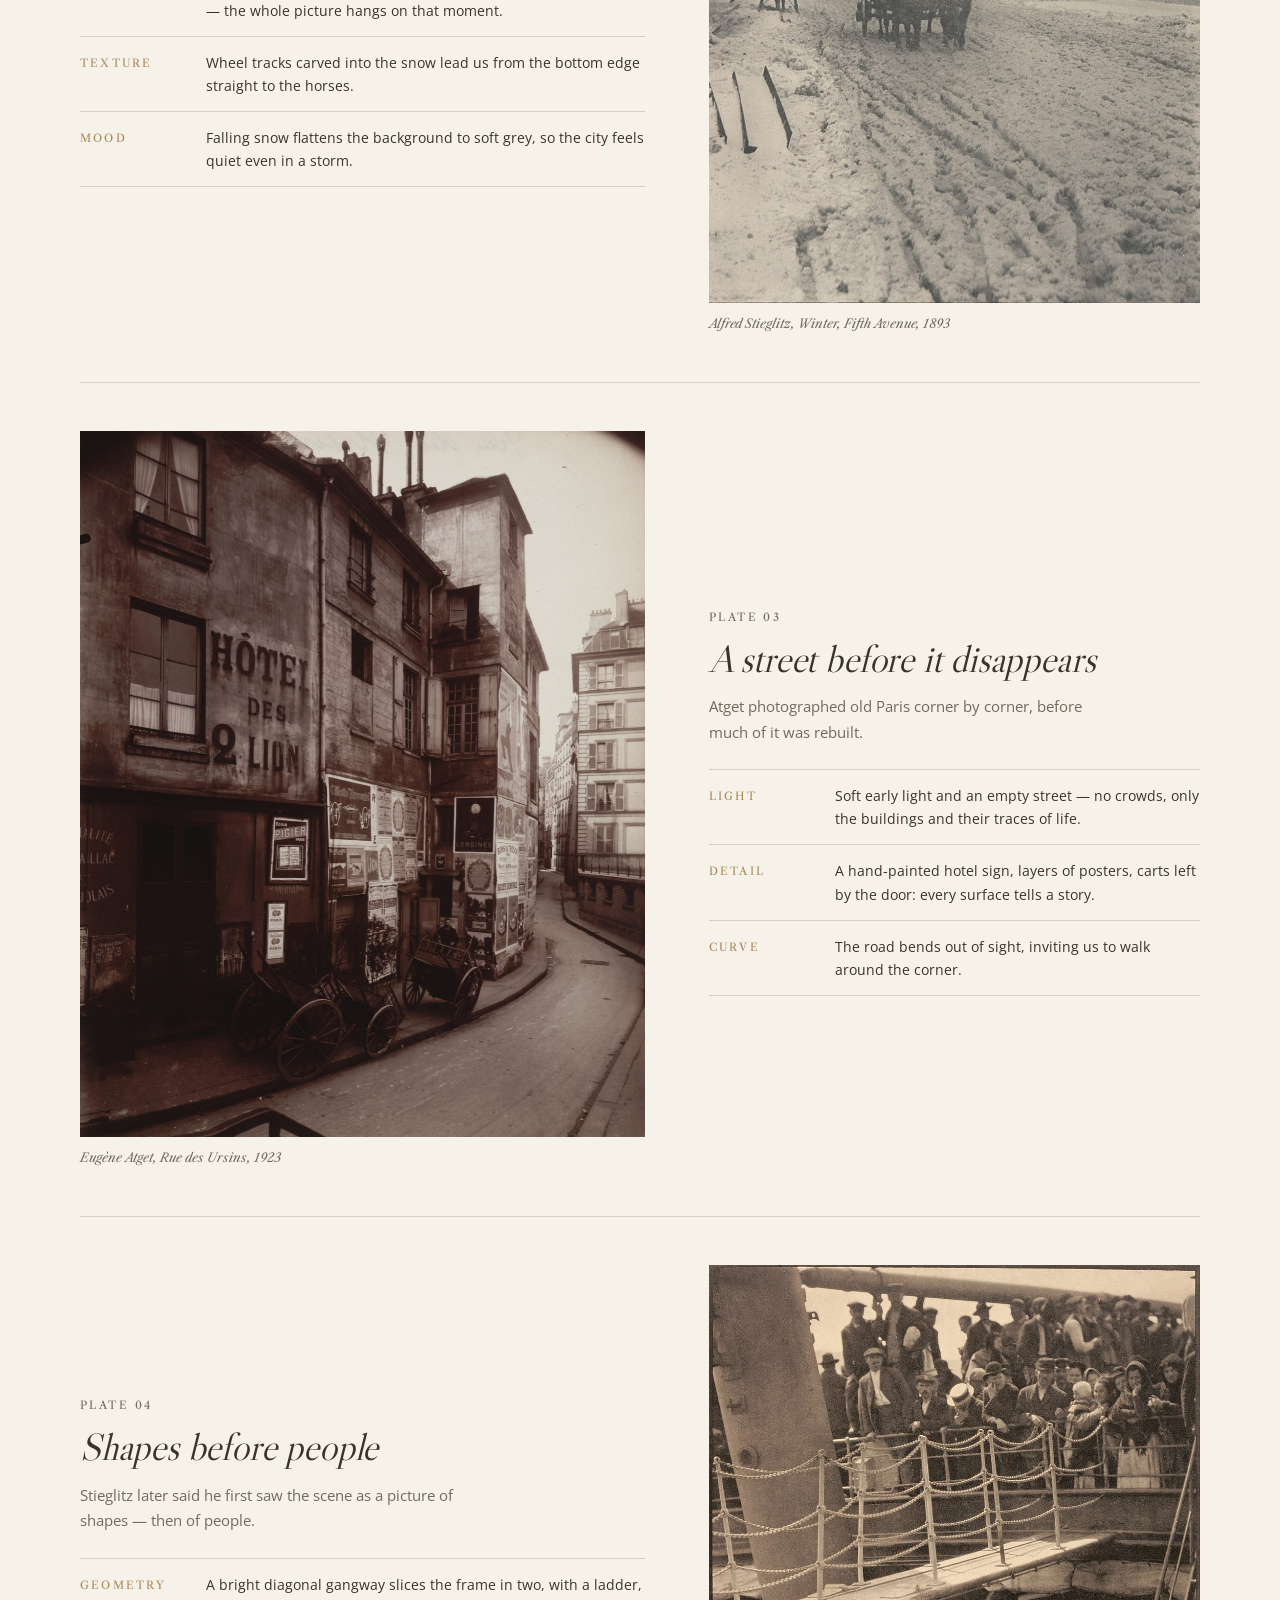
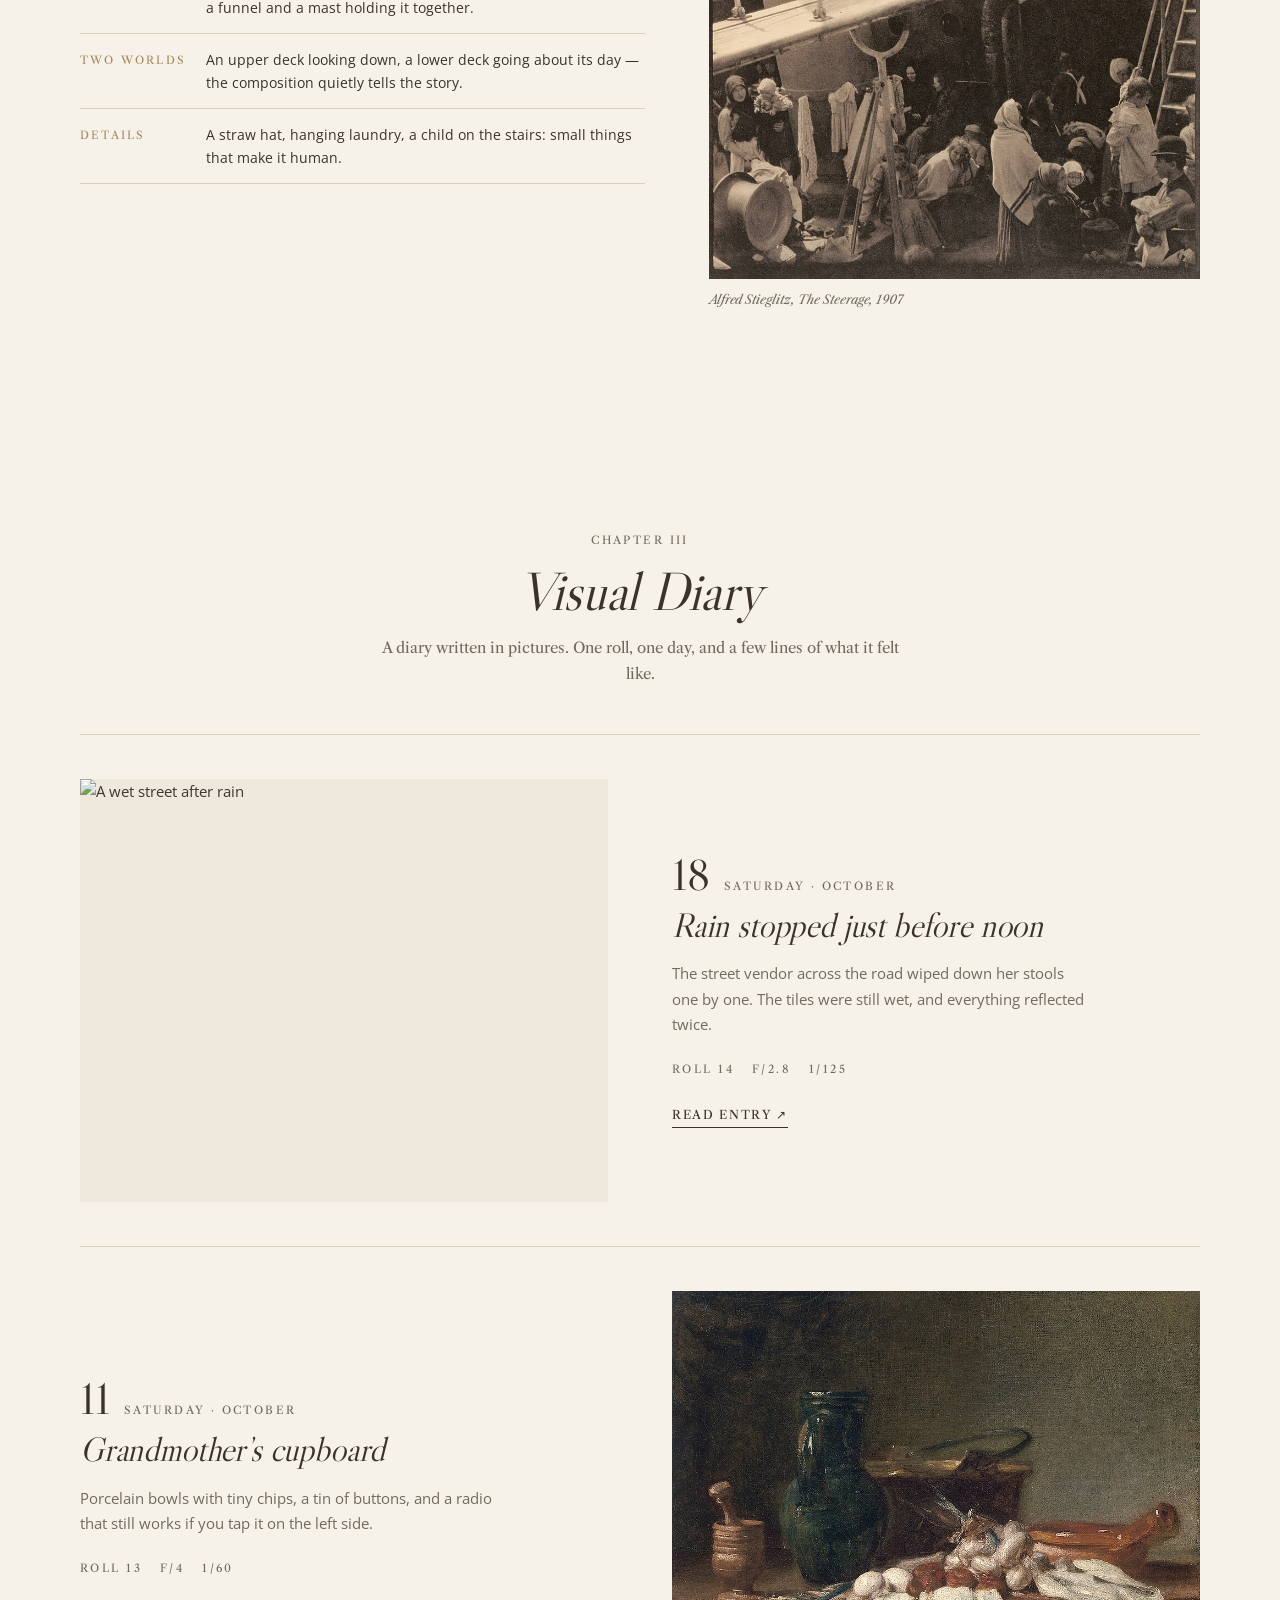
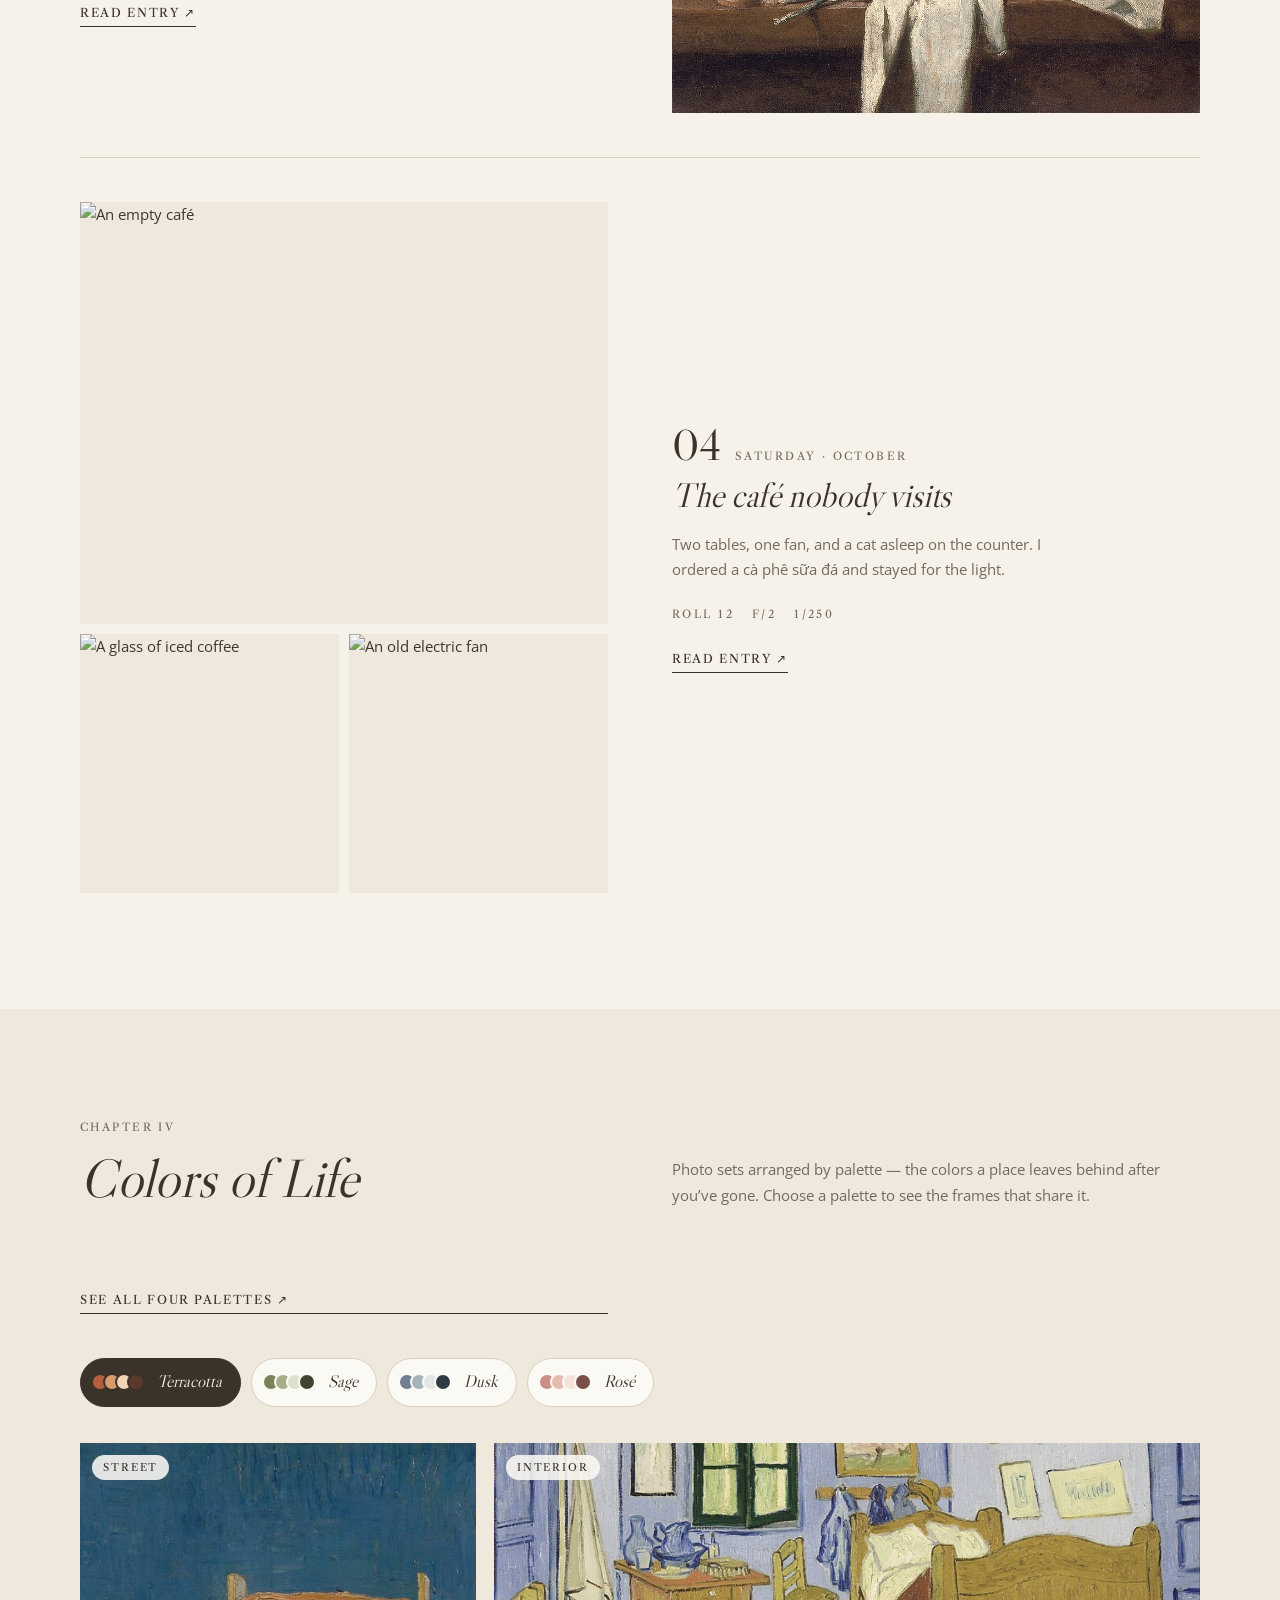
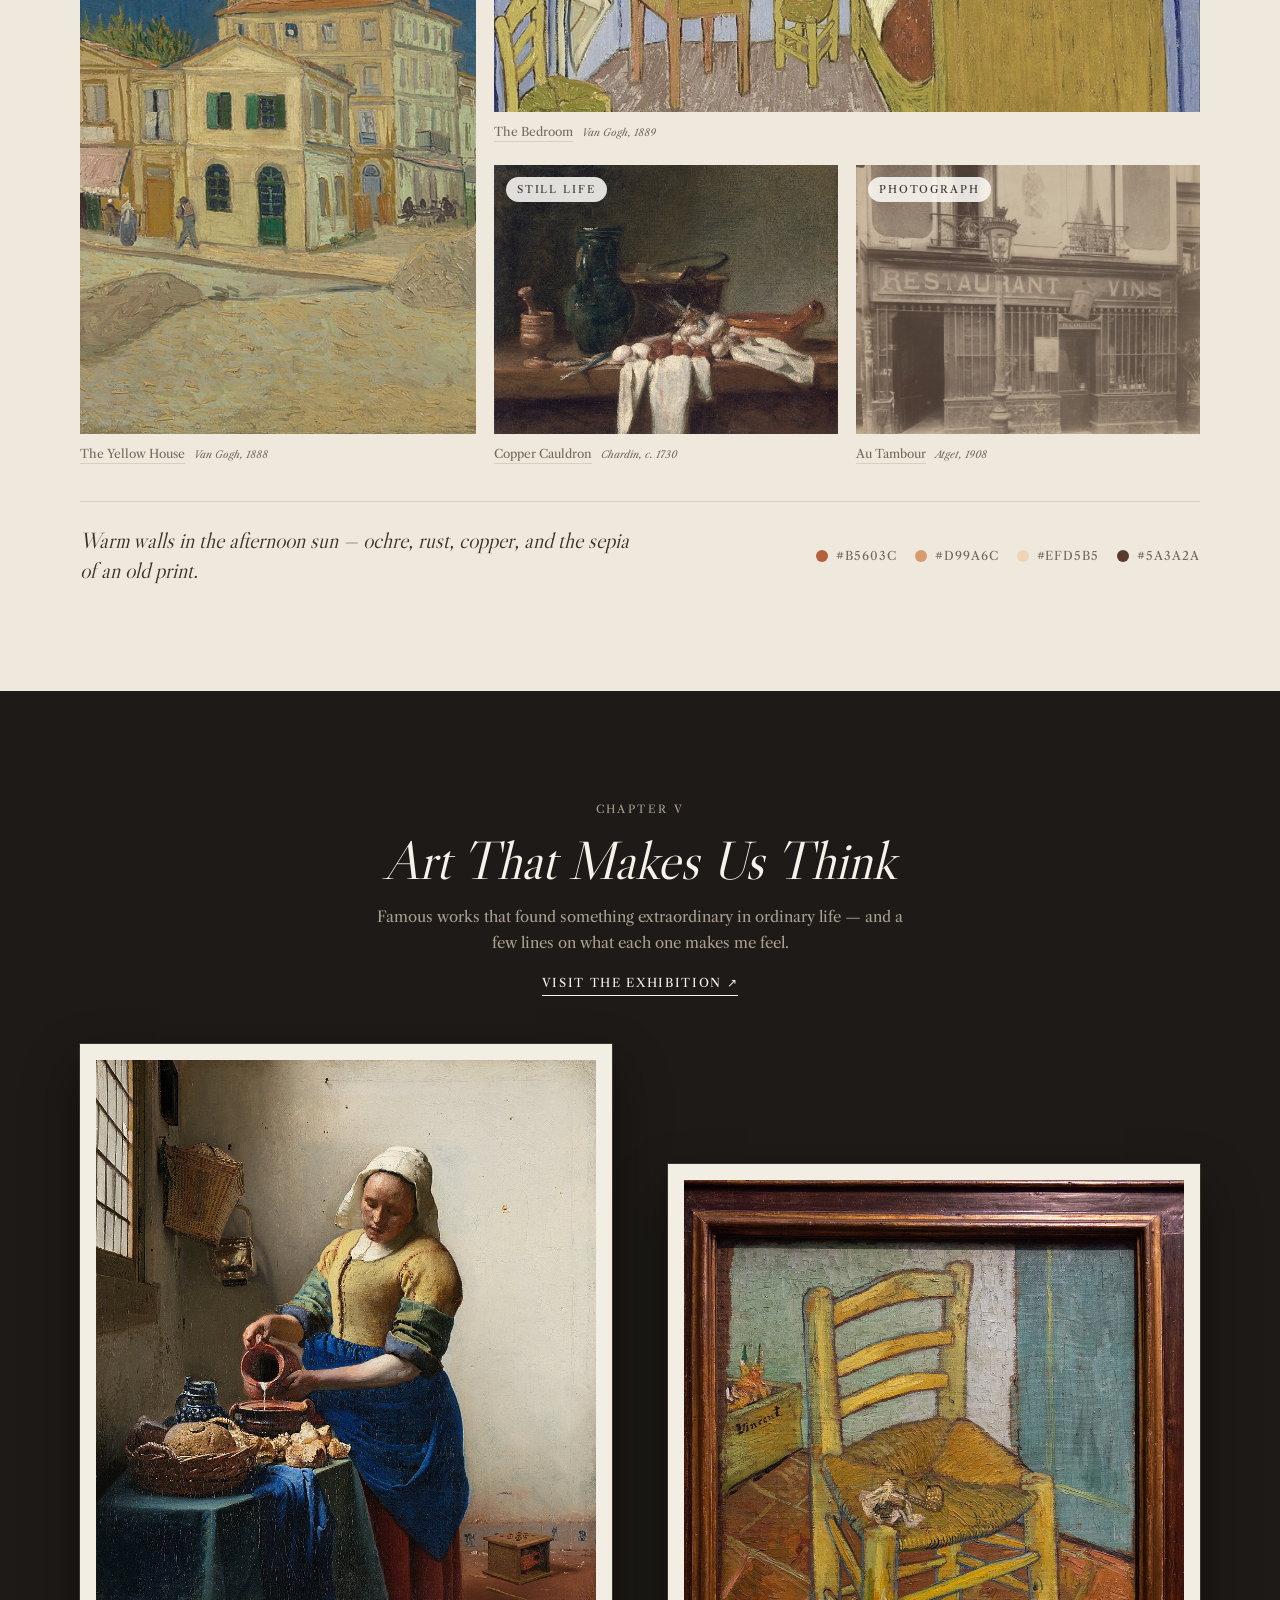
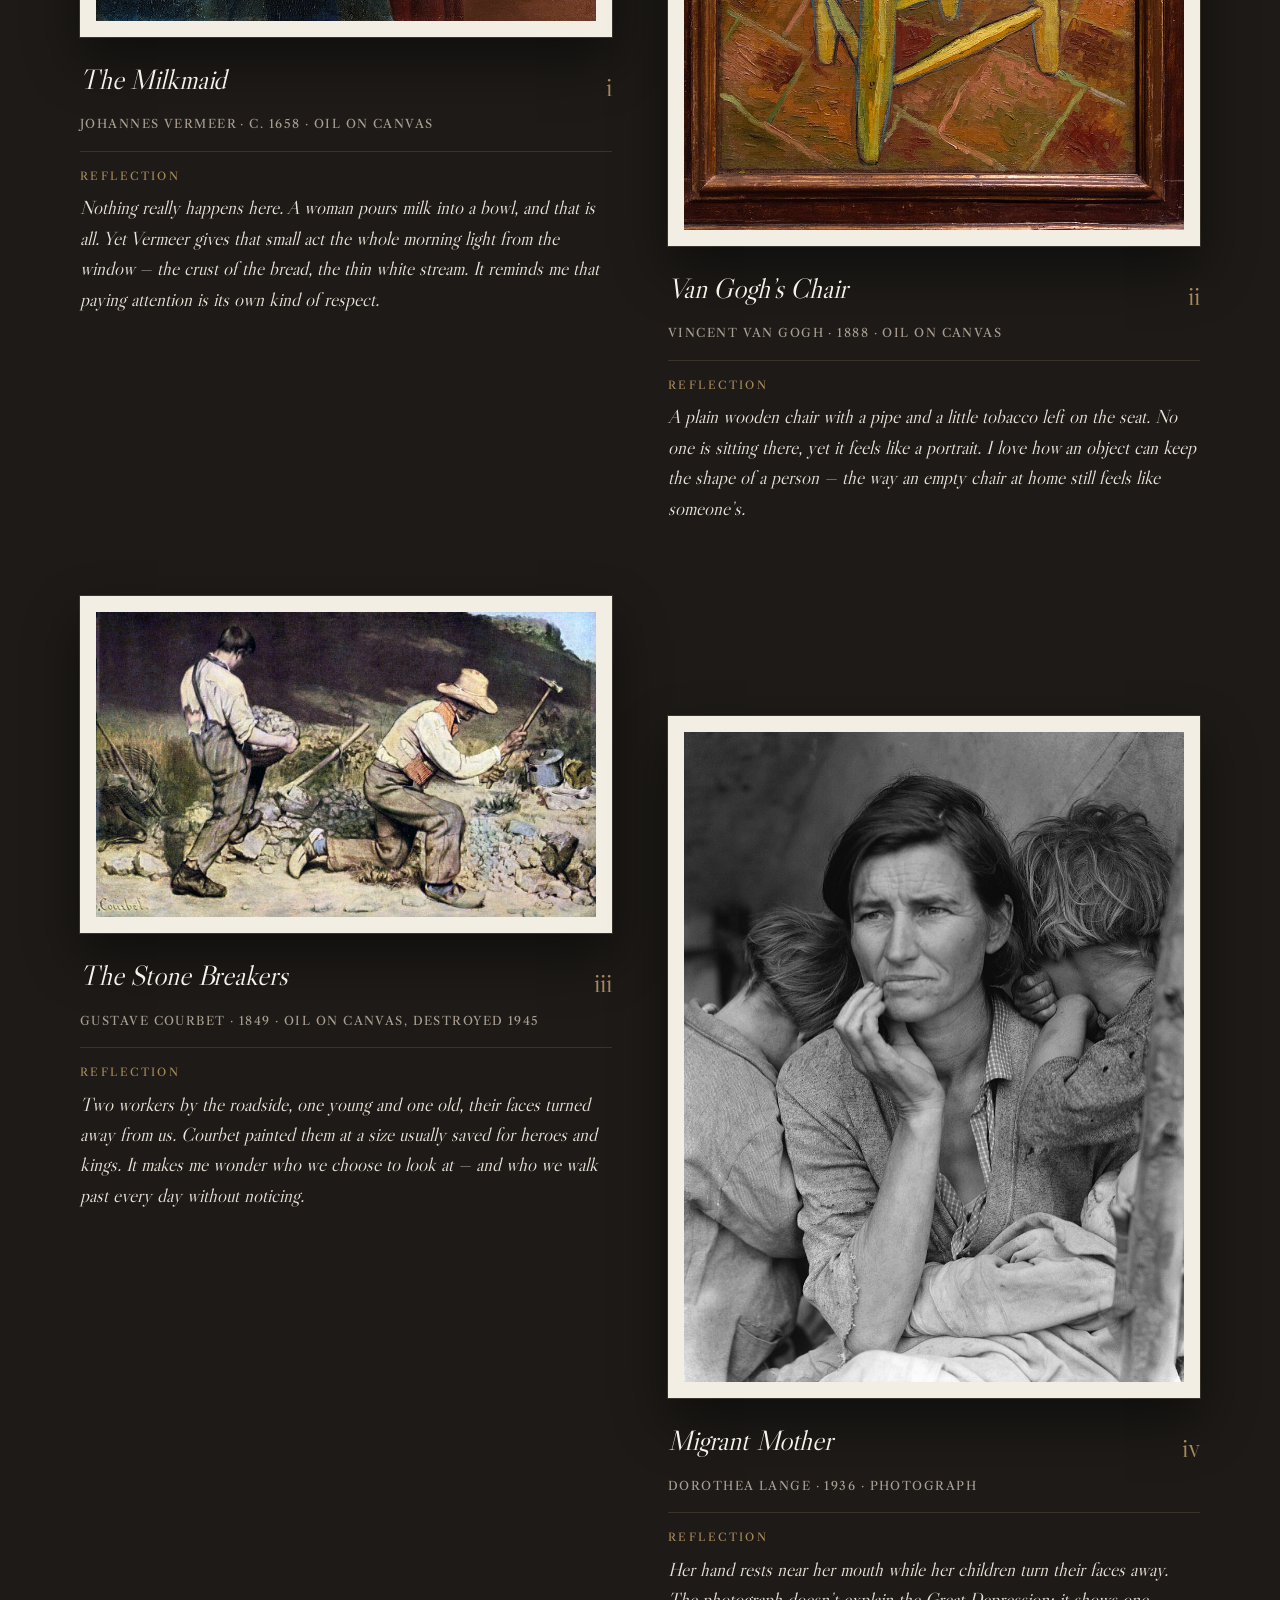
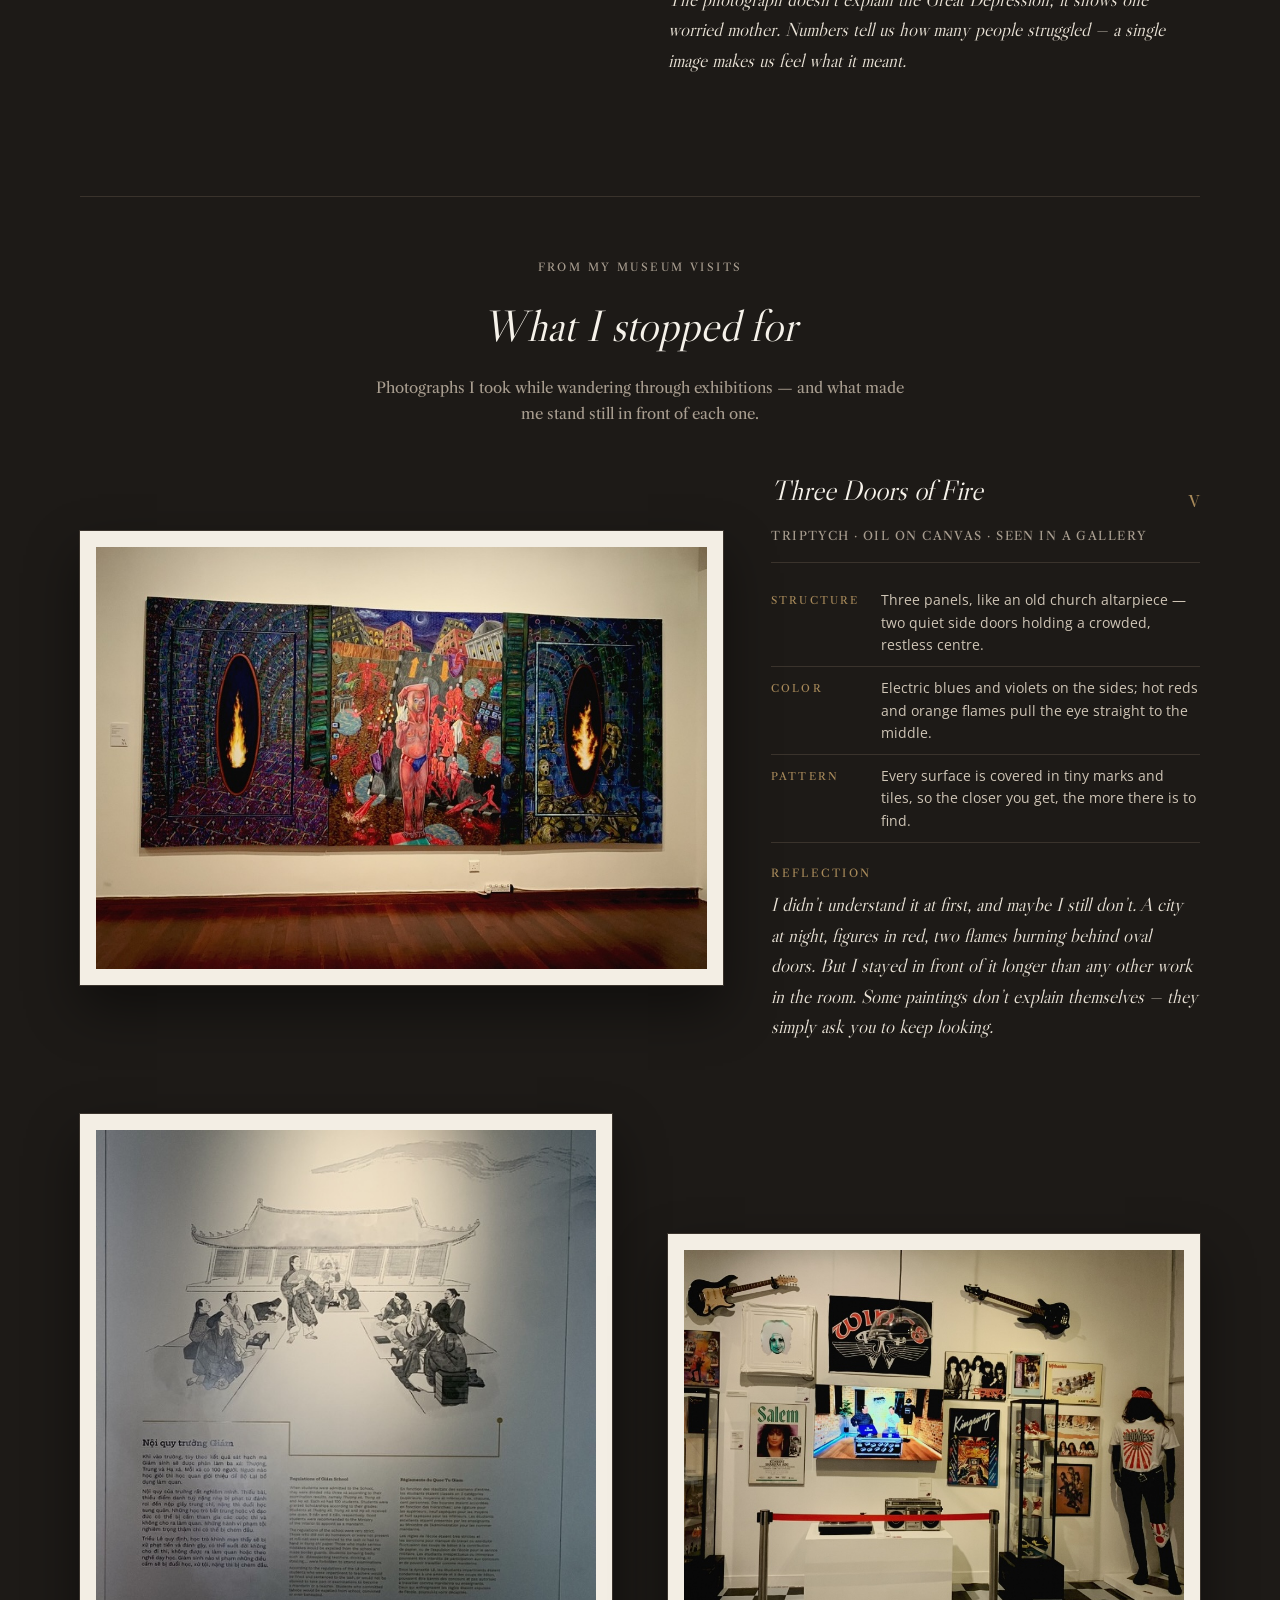
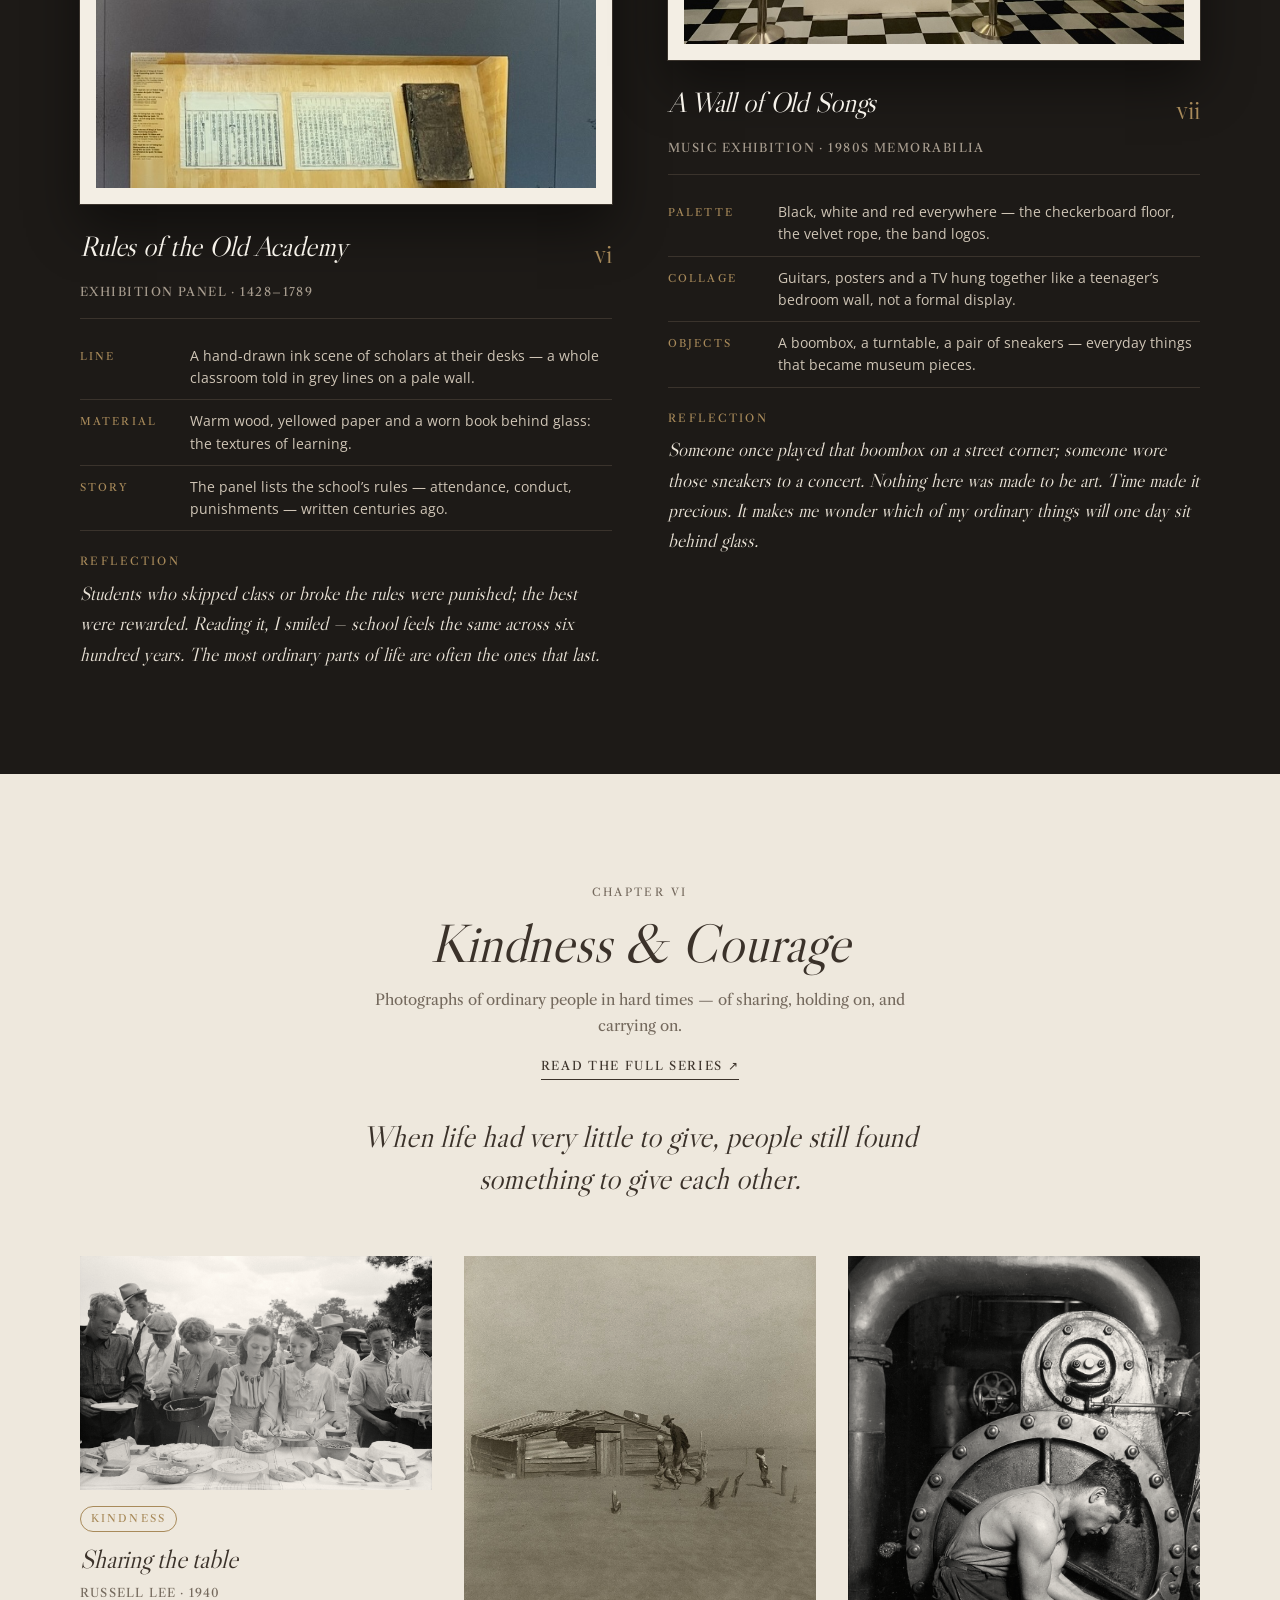
==== commit 9a8155e3: "Add four section pages and link the menu to them Little Things (poster grids), Colors of Life (palet" ====
--- a/index.html
+++ b/index.html
@@ -332,6 +332,10 @@
   .story-card .credit { font-family: var(--serif); font-size: 12px; letter-spacing: .1em; text-transform: uppercase; color: var(--ink-soft); }
   .story-card p { margin: 12px 0 0; font-size: 14px; line-height: 1.75; color: var(--ink-soft); }
 
+  .credit-line { margin: 10px 0 0; text-align: right; font-family: var(--serif); font-size: 12px; color: var(--ink-soft); }
+  .credit-line.dark { color: #9a8f82; }
+  .full-page { display: inline-block; margin-top: 18px; }
+
   /* reveal */
   .rv { opacity: 0; transform: translateY(18px); transition: opacity 1s ease, transform 1s ease; }
   .rv.in { opacity: 1; transform: none; }
@@ -355,10 +359,10 @@
 </header>
 <div class="drawer" id="drawer">
   <nav>
-    <a href="#little">Little Things</a>
-    <a href="#colors">Colors of Life</a>
-    <a href="#art">Art &amp; Reflections</a>
-    <a href="#people">Kindness &amp; Courage</a>
+    <a href="little-things.html">Little Things</a>
+    <a href="colors-of-life.html">Colors of Life</a>
+    <a href="art-and-reflections.html">Art &amp; Reflections</a>
+    <a href="kindness-and-courage.html">Kindness &amp; Courage</a>
   </nav>
 </div>
 
@@ -369,6 +373,7 @@
     <h1 class="rv">The Art of Ordinary Things</h1>
     <p class="lede rv">To see like a painter is to notice<br class="br-md"> The quiet beauty hiding in everyday things.</p>
     <div class="ph rv"><img class="film" src="art/hammershoi-sunlight.jpg" width="1280" height="1122" fetchpriority="high" alt="Vilhelm Hammershøi, Sunshine on the floor, Strandgade 30 (1901)" style="object-position:50% 60%"></div>
+    <p class="credit-line">Vilhelm Hammershøi, <i>Sunshine on the Floor</i>, 1901</p>
 
     <div class="features">
       <div class="feature rv">
@@ -399,6 +404,7 @@
         <span class="eyebrow">Chapter I</span>
         <h2>Little Things</h2>
         <p>Photo collections, gathered by theme. Small objects and quiet corners that hold a whole story.</p>
+        <a class="more-link full-page" href="little-things.html">Open the full collection ↗</a>
       </div>
       <div class="chips" role="group" aria-label="Filter collections">
         <button aria-pressed="true" data-f="all">All</button>
@@ -549,6 +555,7 @@
           <h2>Colors of Life</h2>
         </div>
         <p>Photo sets arranged by palette — the colors a place leaves behind after you’ve gone. Choose a palette to see the frames that share it.</p>
+        <a class="more-link full-page" href="colors-of-life.html">See all four palettes ↗</a>
       </div>
       <div class="palettes" id="palettes" role="group" aria-label="Choose a palette"></div>
       <div class="color-grid" id="color-grid"></div>
@@ -566,6 +573,7 @@
         <span class="eyebrow">Chapter V</span>
         <h2>Art That Makes Us Think</h2>
         <p>Famous works that found something extraordinary in ordinary life — and a few lines on what each one makes me feel.</p>
+        <a class="more-link full-page" href="art-and-reflections.html">Visit the exhibition ↗</a>
       </div>
       <div class="exhibits">
         <figure class="exhibit rv">
@@ -650,6 +658,7 @@
         <span class="eyebrow">Chapter VI</span>
         <h2>Kindness &amp; Courage</h2>
         <p>Photographs of ordinary people in hard times — of sharing, holding on, and carrying on.</p>
+        <a class="more-link full-page" href="kindness-and-courage.html">Read the full series ↗</a>
       </div>
       <p class="people-quote rv">When life had very little to give, people still found something to give each other.</p>
       <div class="people-grid">
@@ -763,7 +772,7 @@
 <footer id="subscribe">
   <div class="wrap">
     <div class="foot-cta">
-      <div class="ph rv"><img class="film" loading="lazy" src="art/courbet-studio.jpg" alt="Gustave Courbet, The Painter’s Studio (1855)"></div>
+      <figure class="rv" style="margin:0"><div class="ph"><img class="film" loading="lazy" src="art/courbet-studio.jpg" alt="Gustave Courbet, The Painter’s Studio (1855)"></div><figcaption class="credit-line dark">Gustave Courbet, <i>The Painter’s Studio</i>, 1855</figcaption></figure>
       <div class="rv">
         <span class="eyebrow" style="color:var(--gold)">The monthly letter</span>
         <h2>Slow down,<br>and look again.</h2>
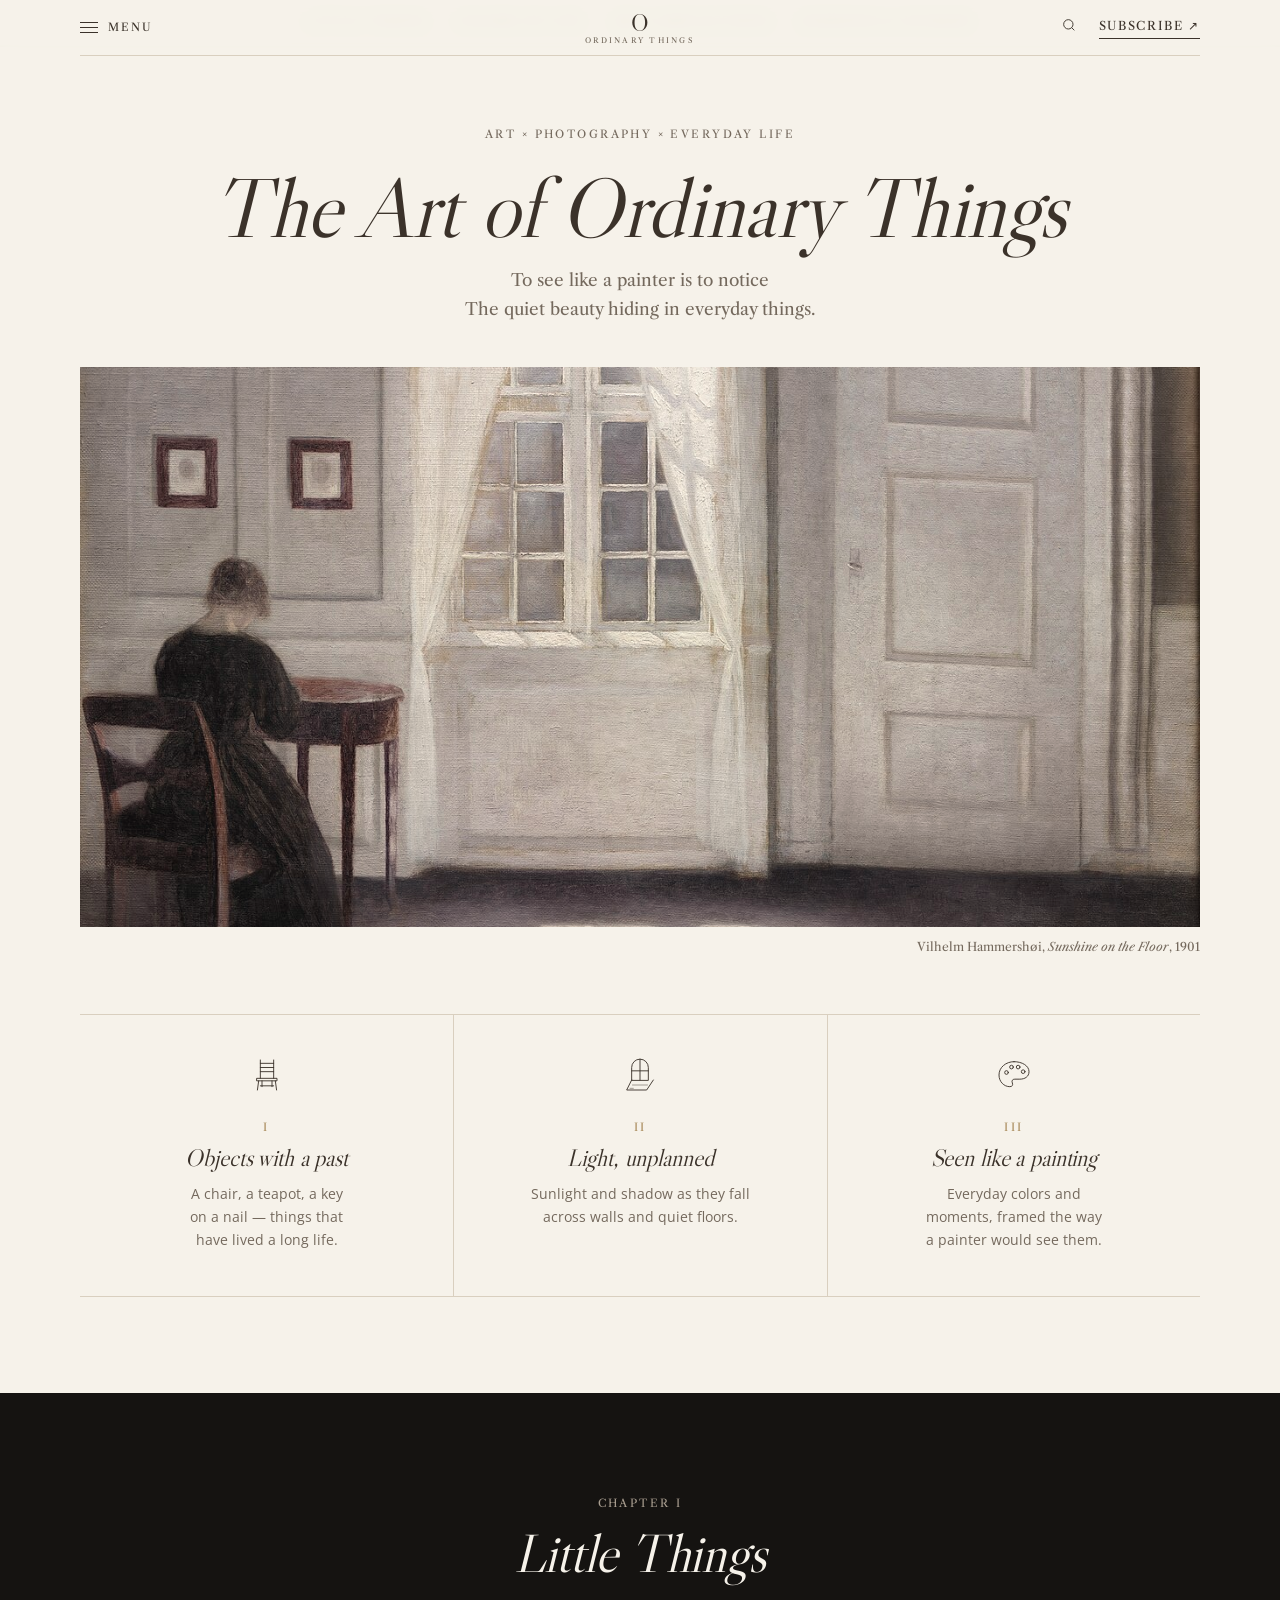
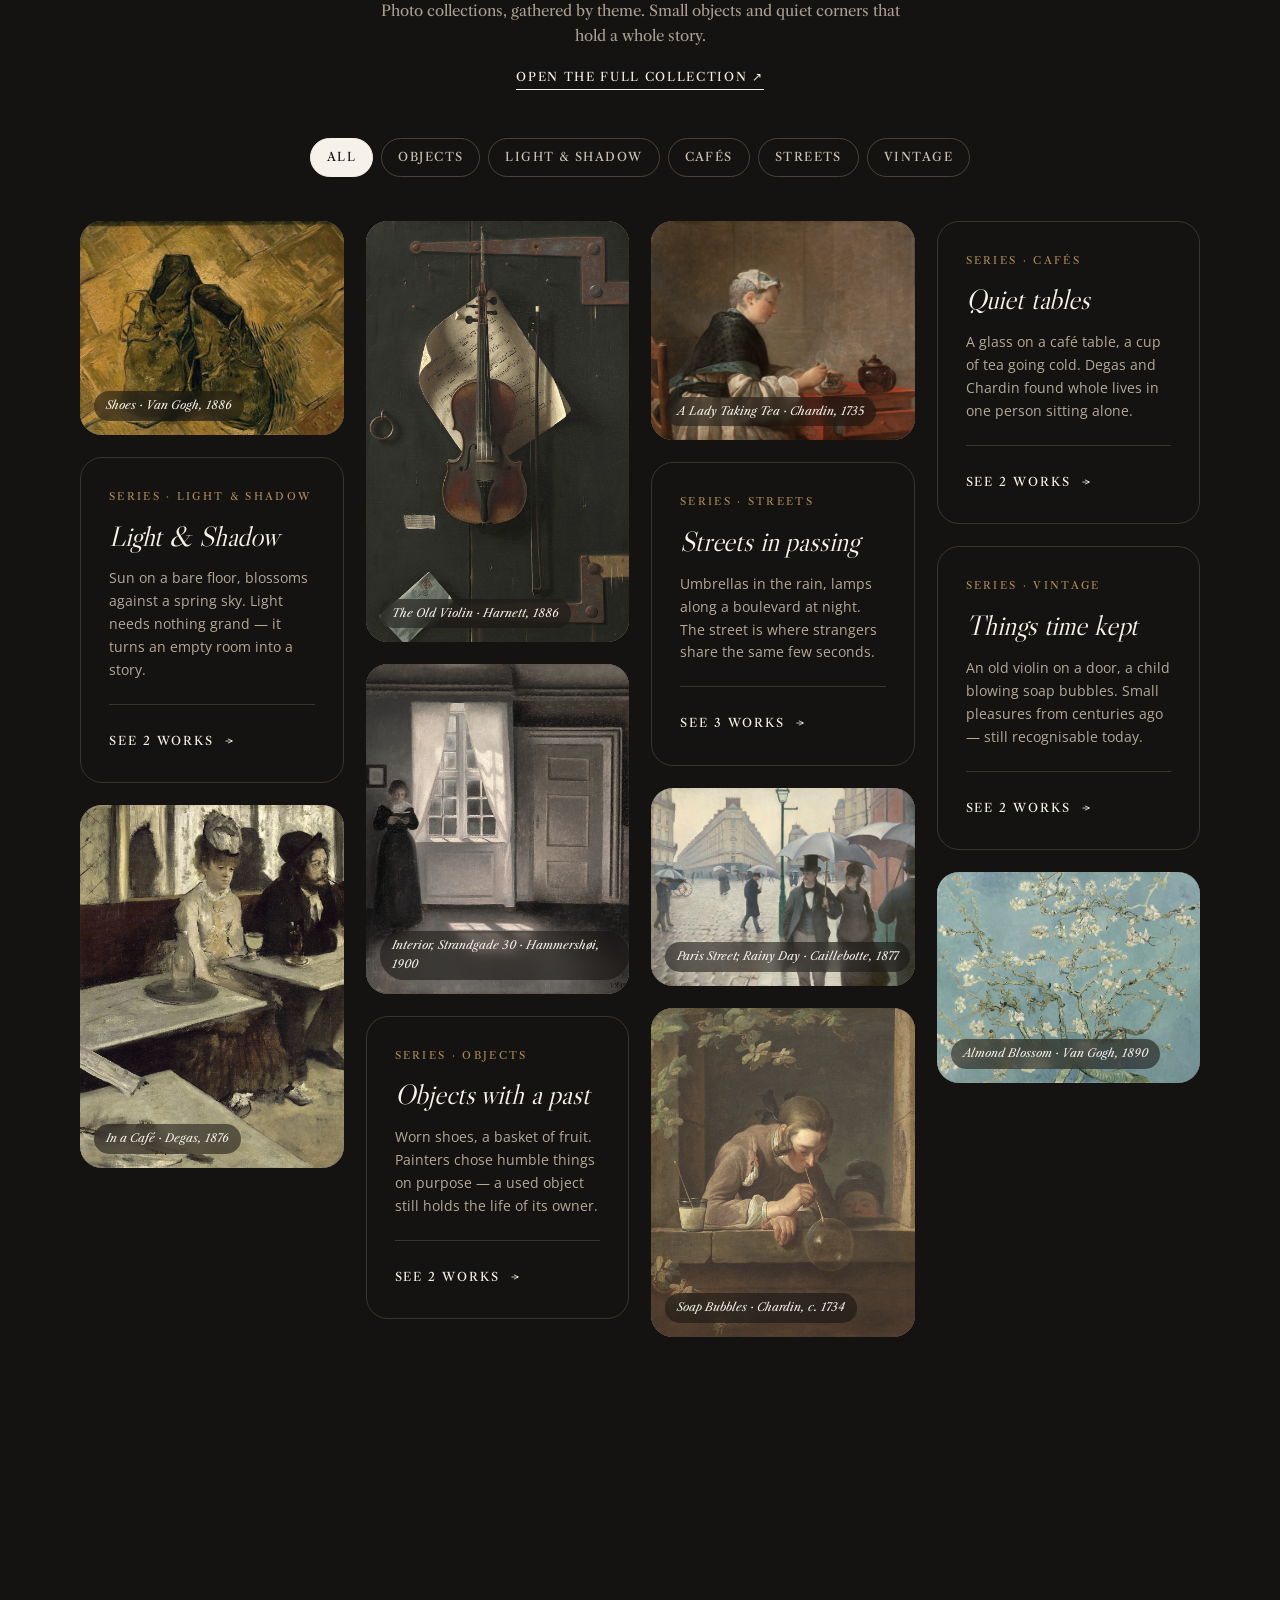
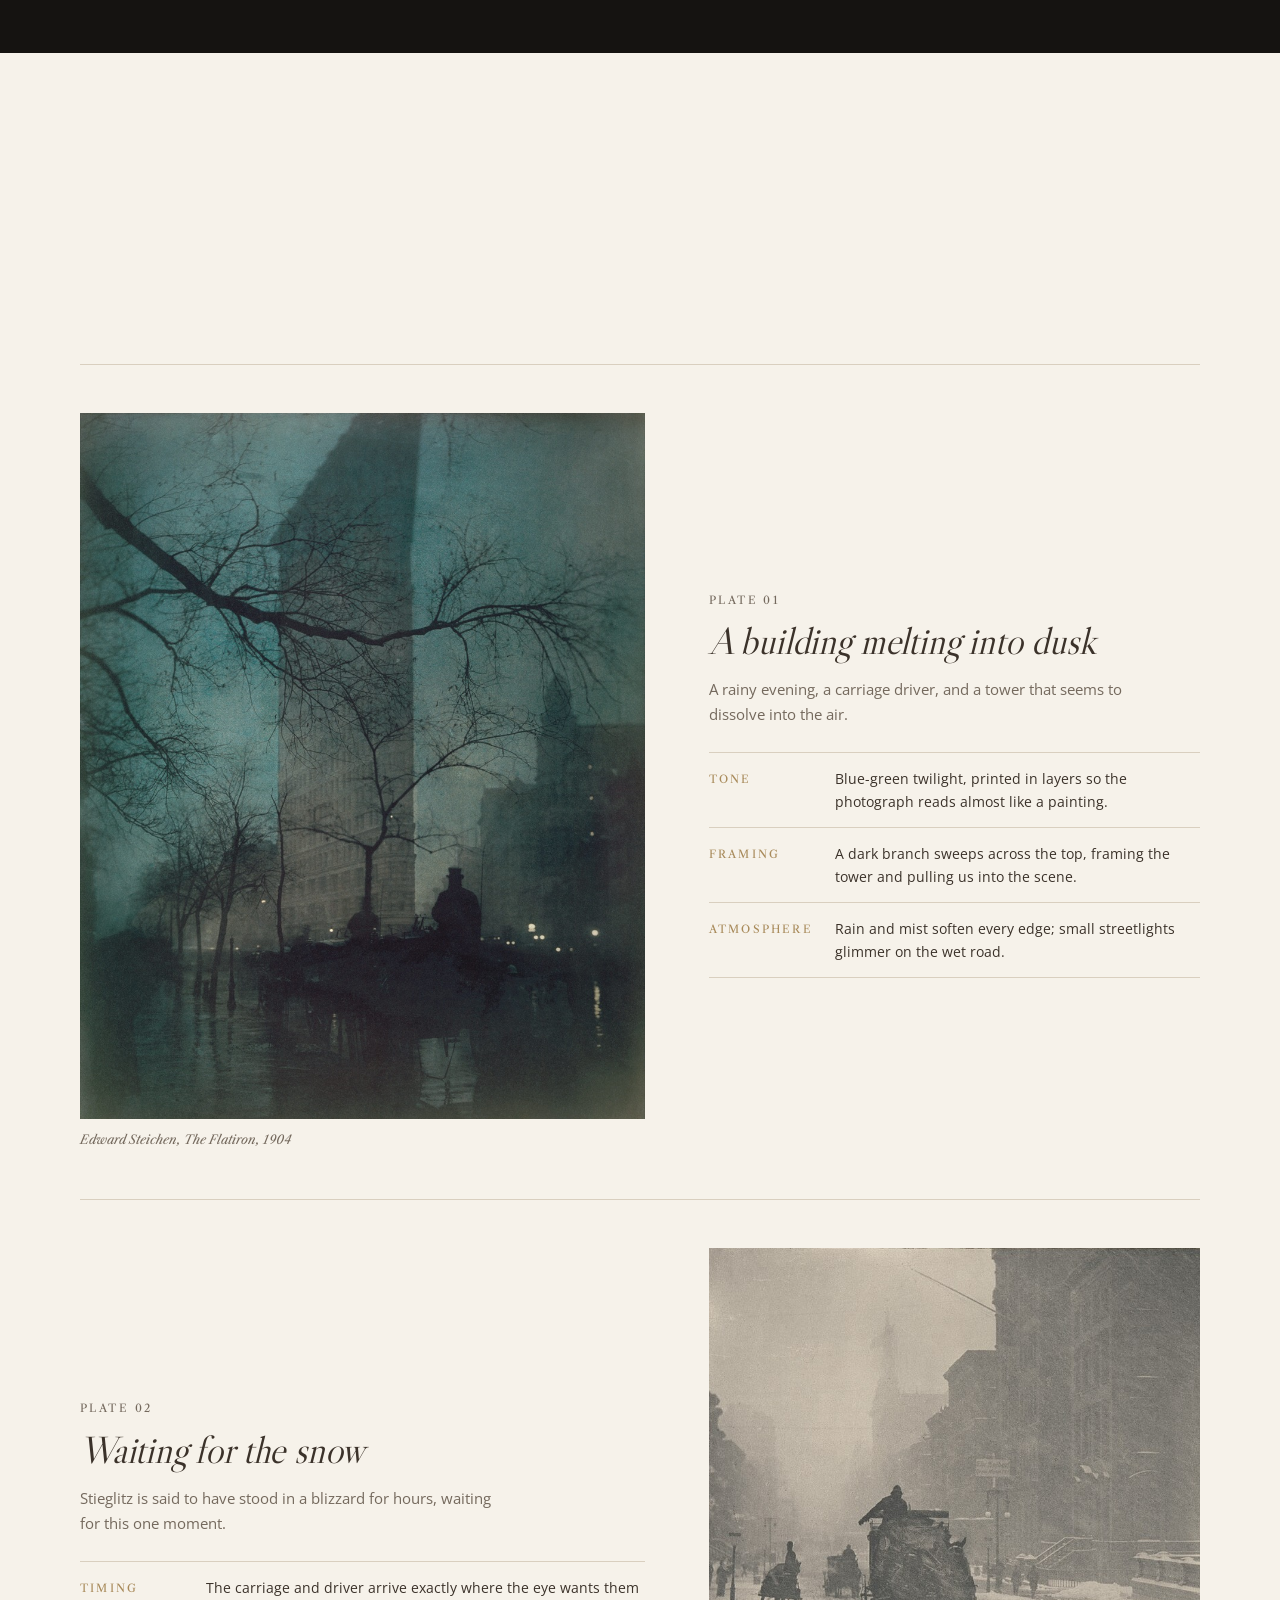
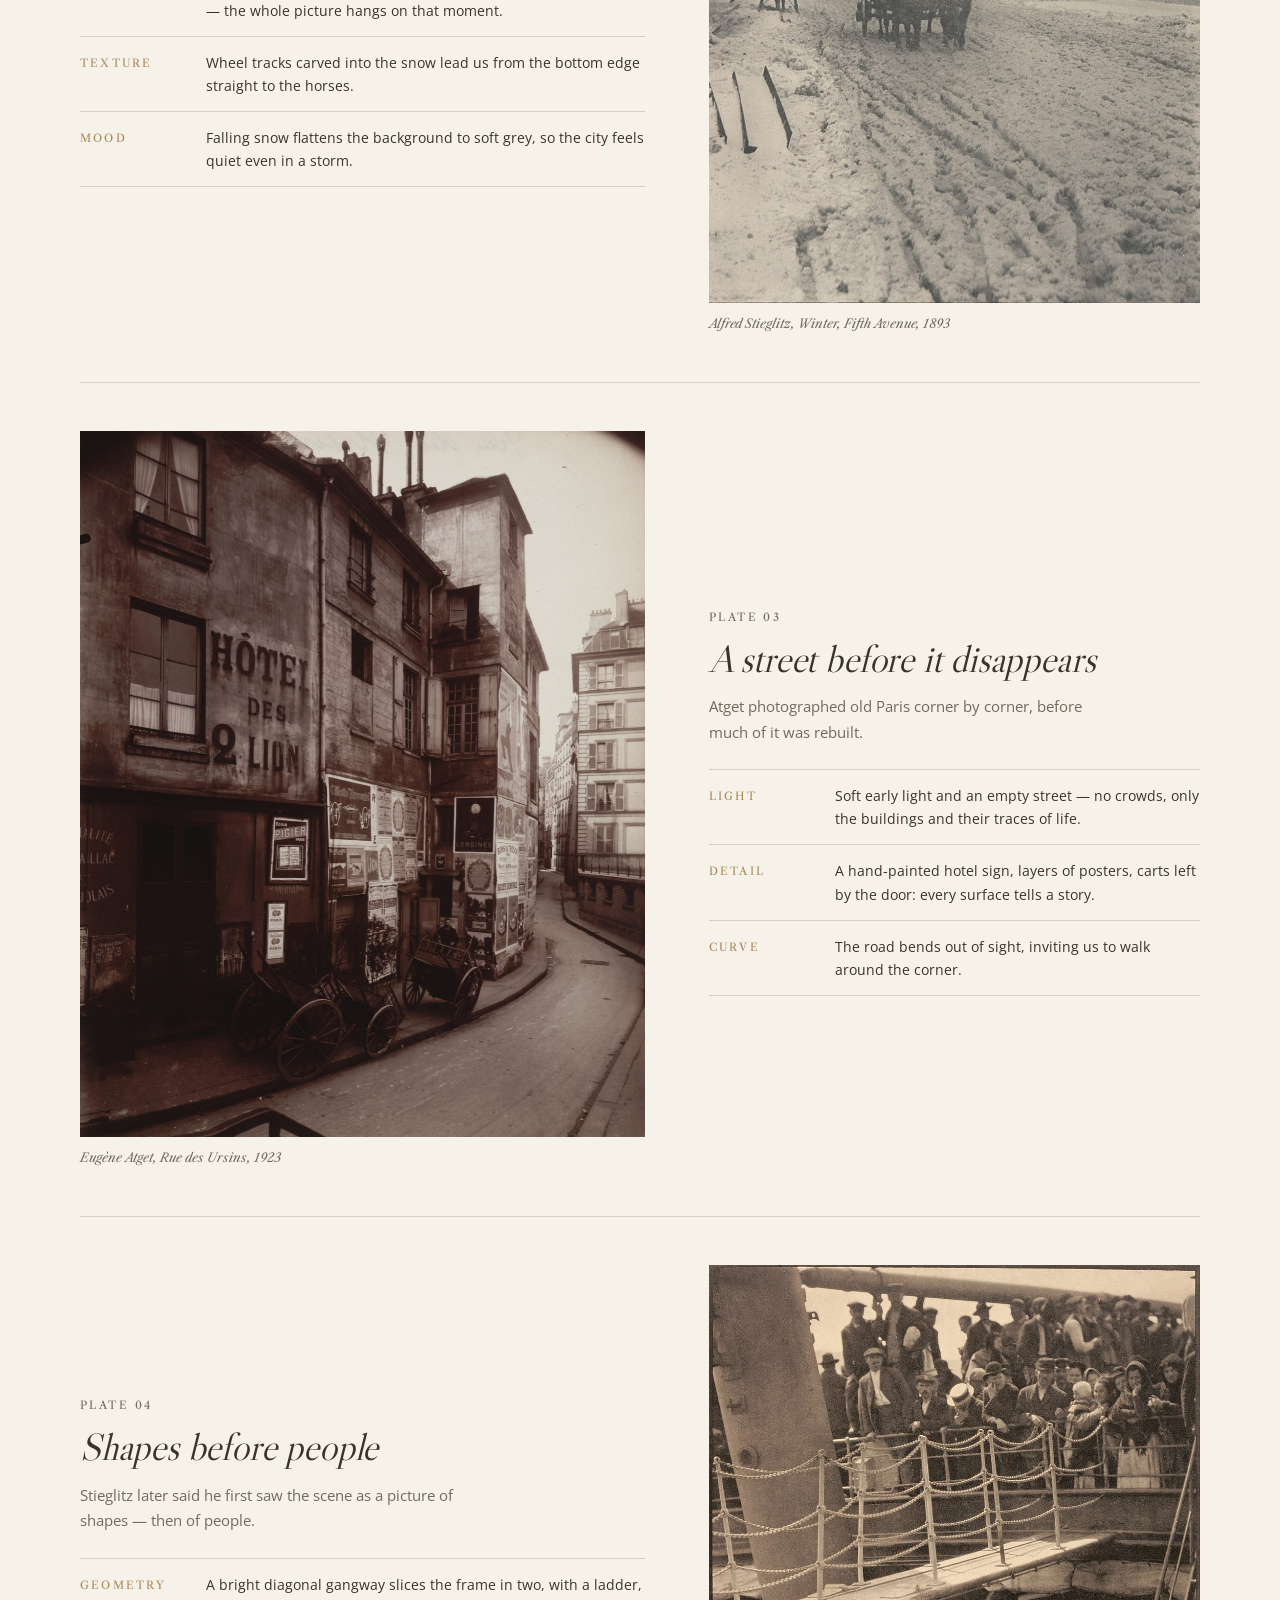
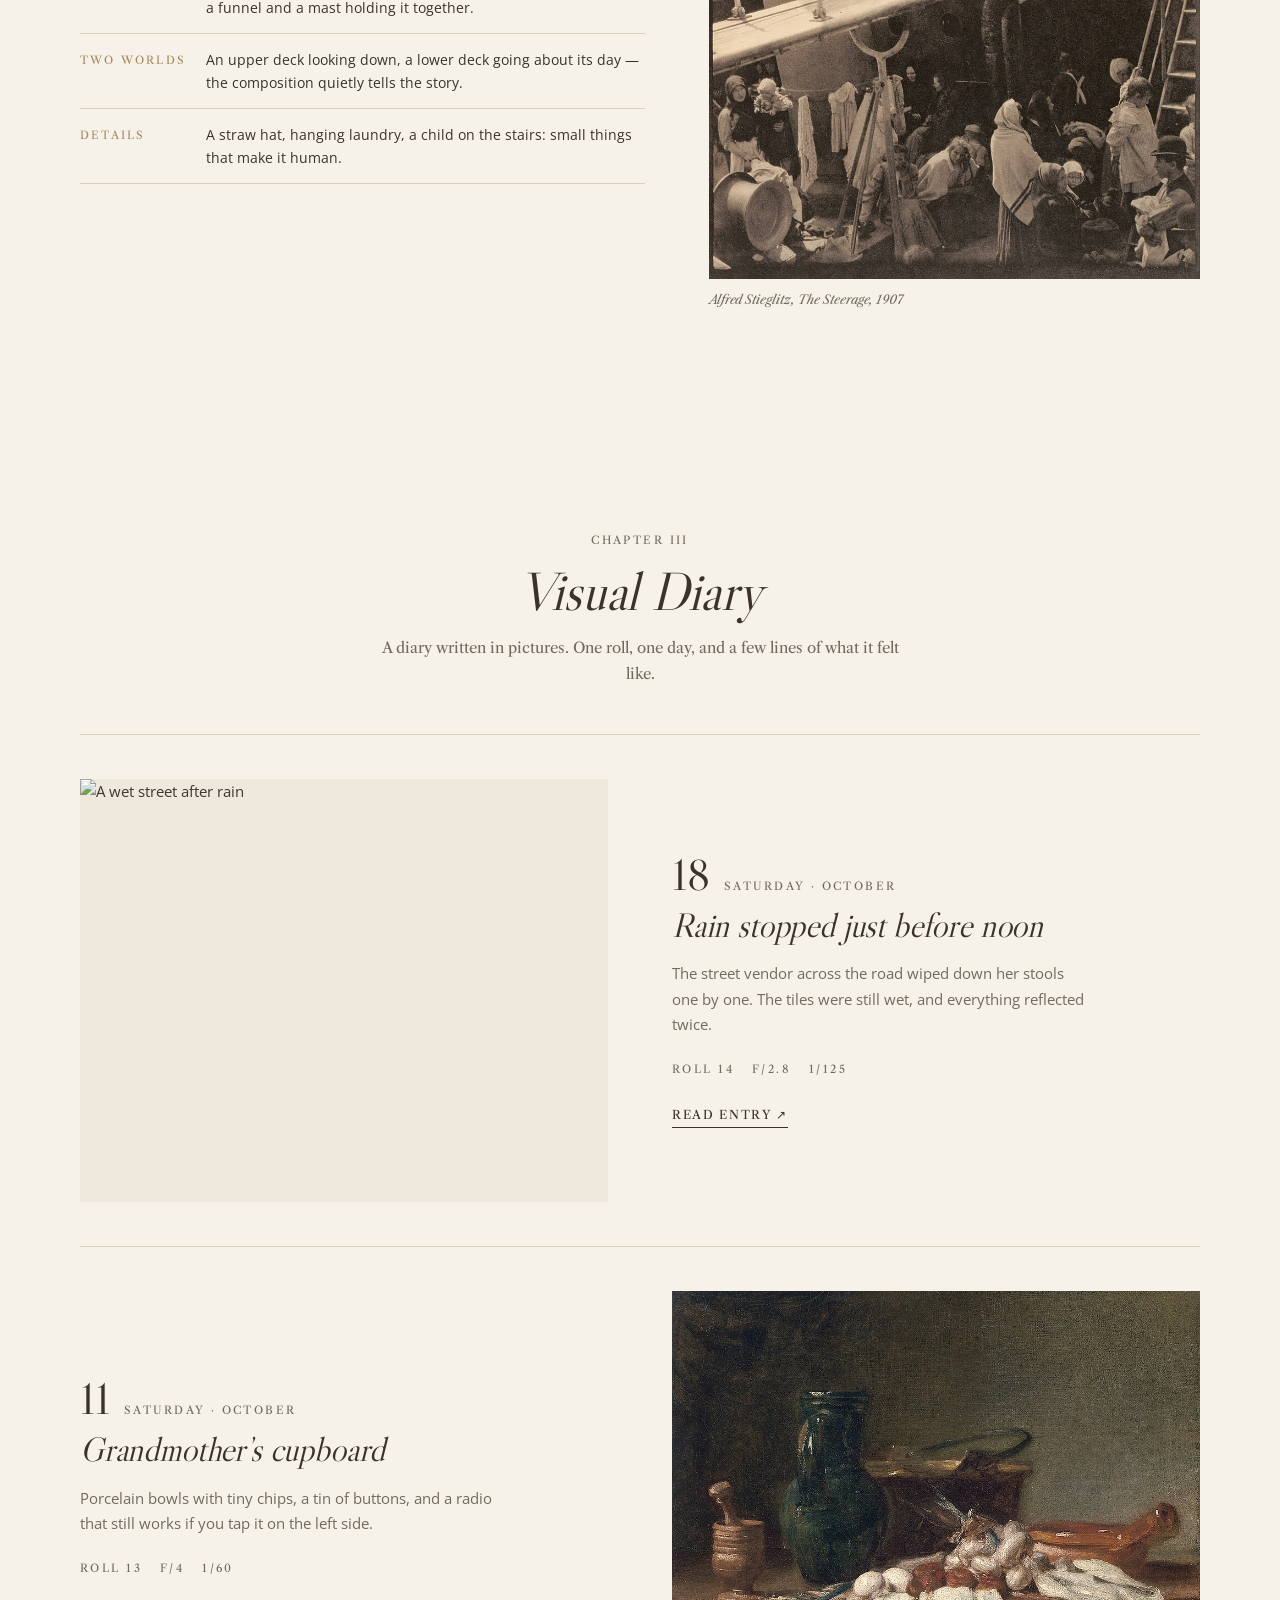
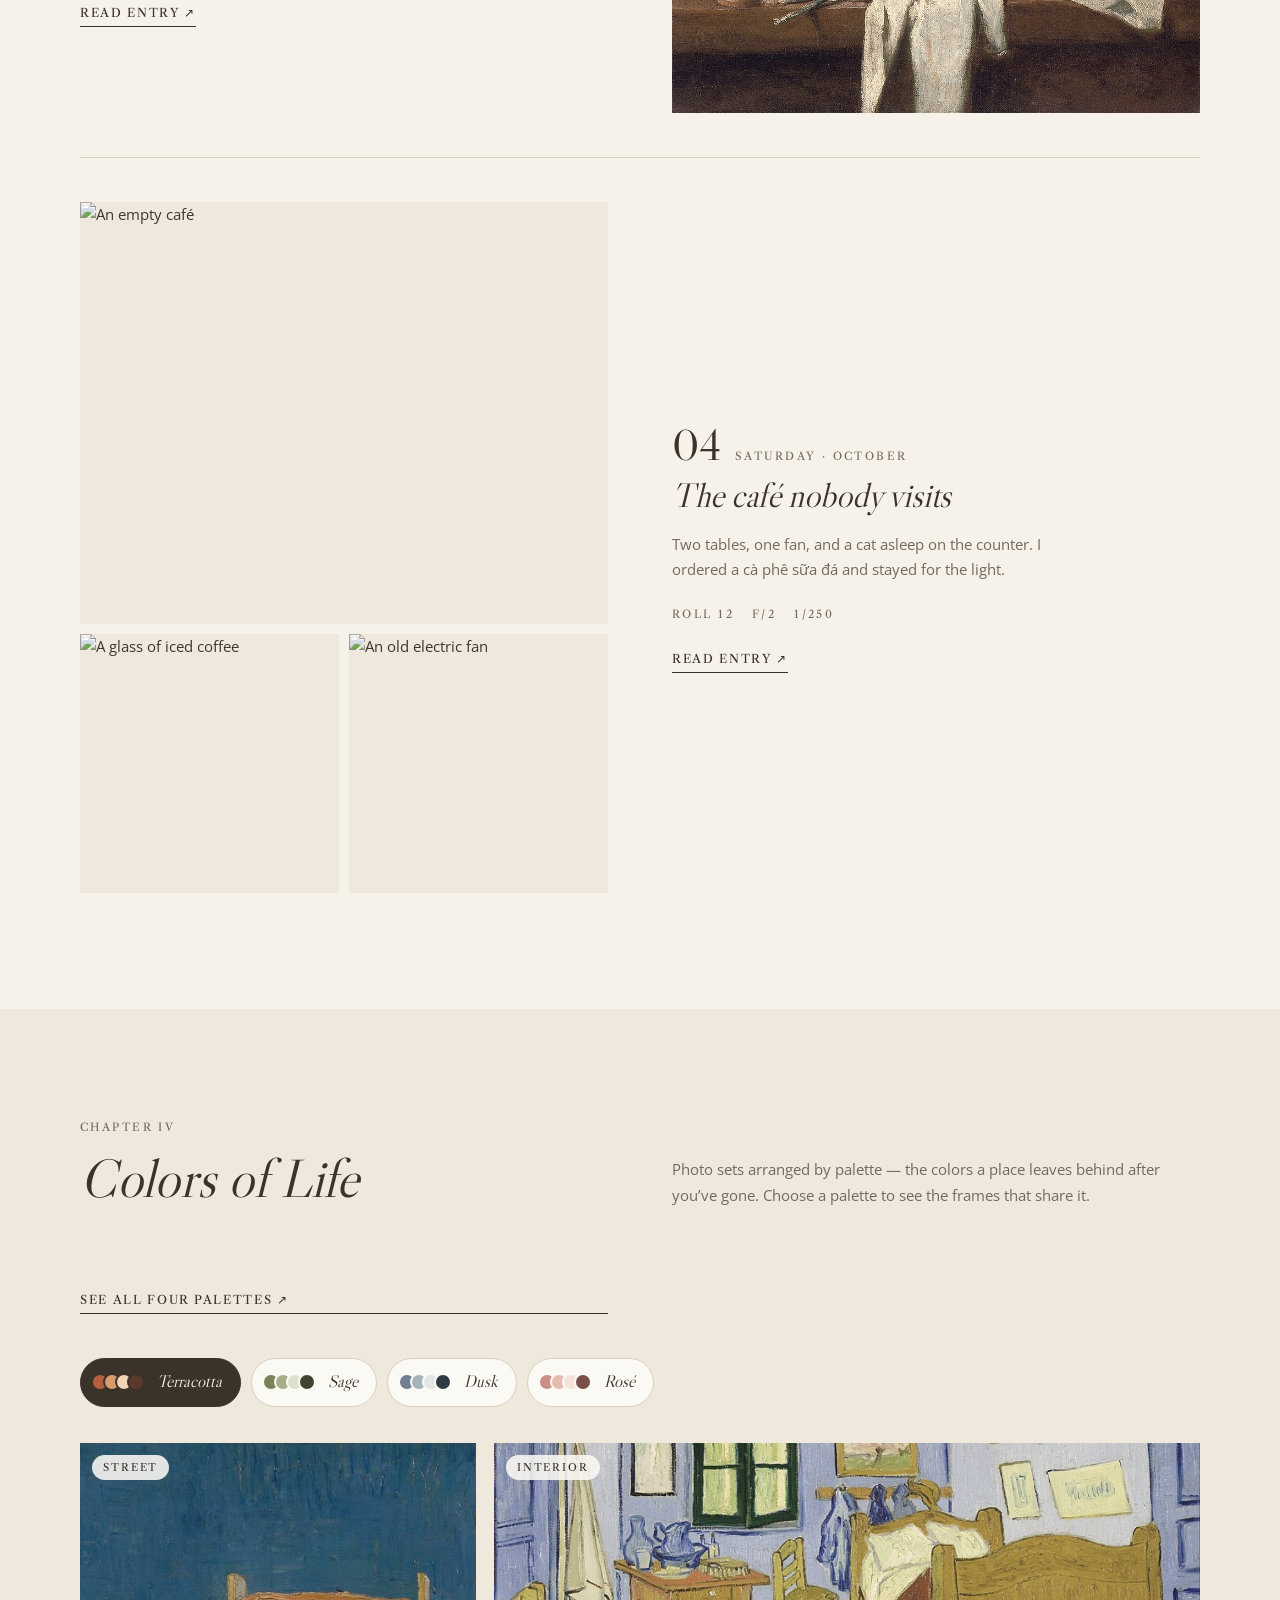
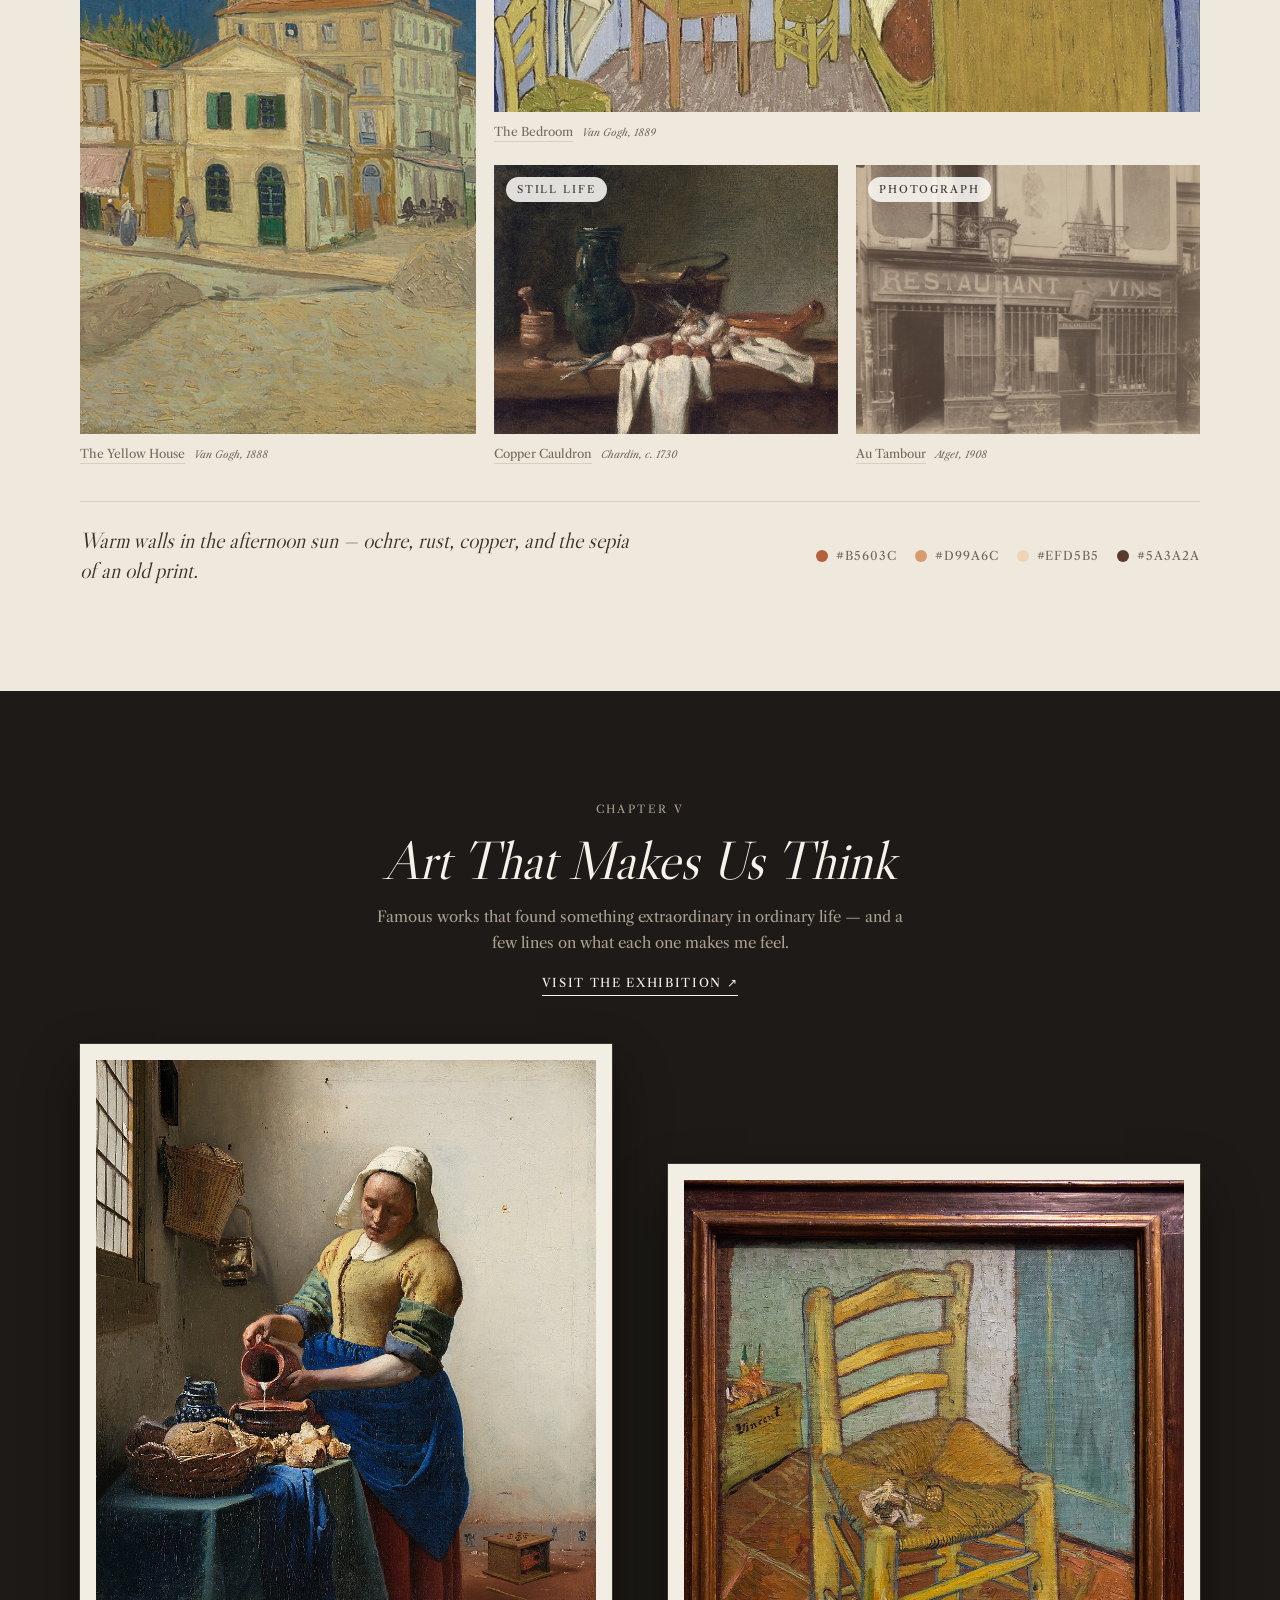
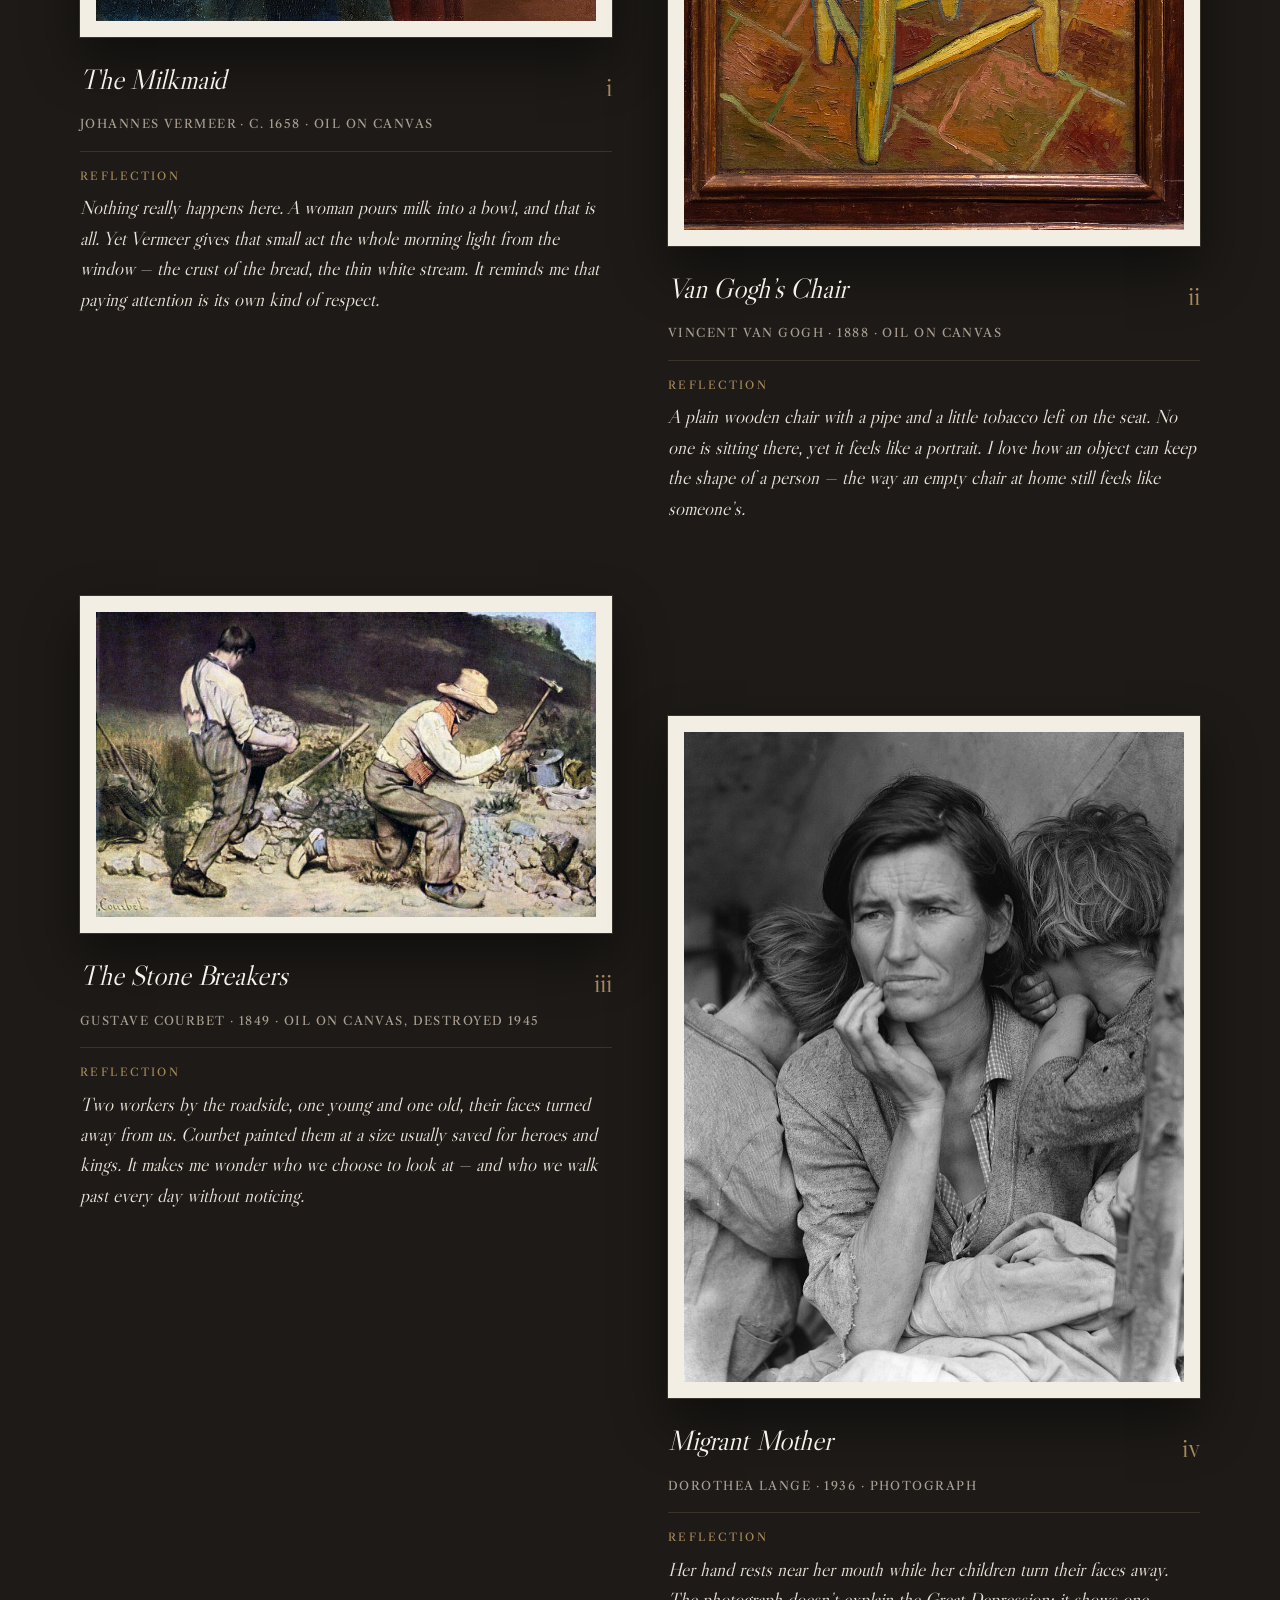
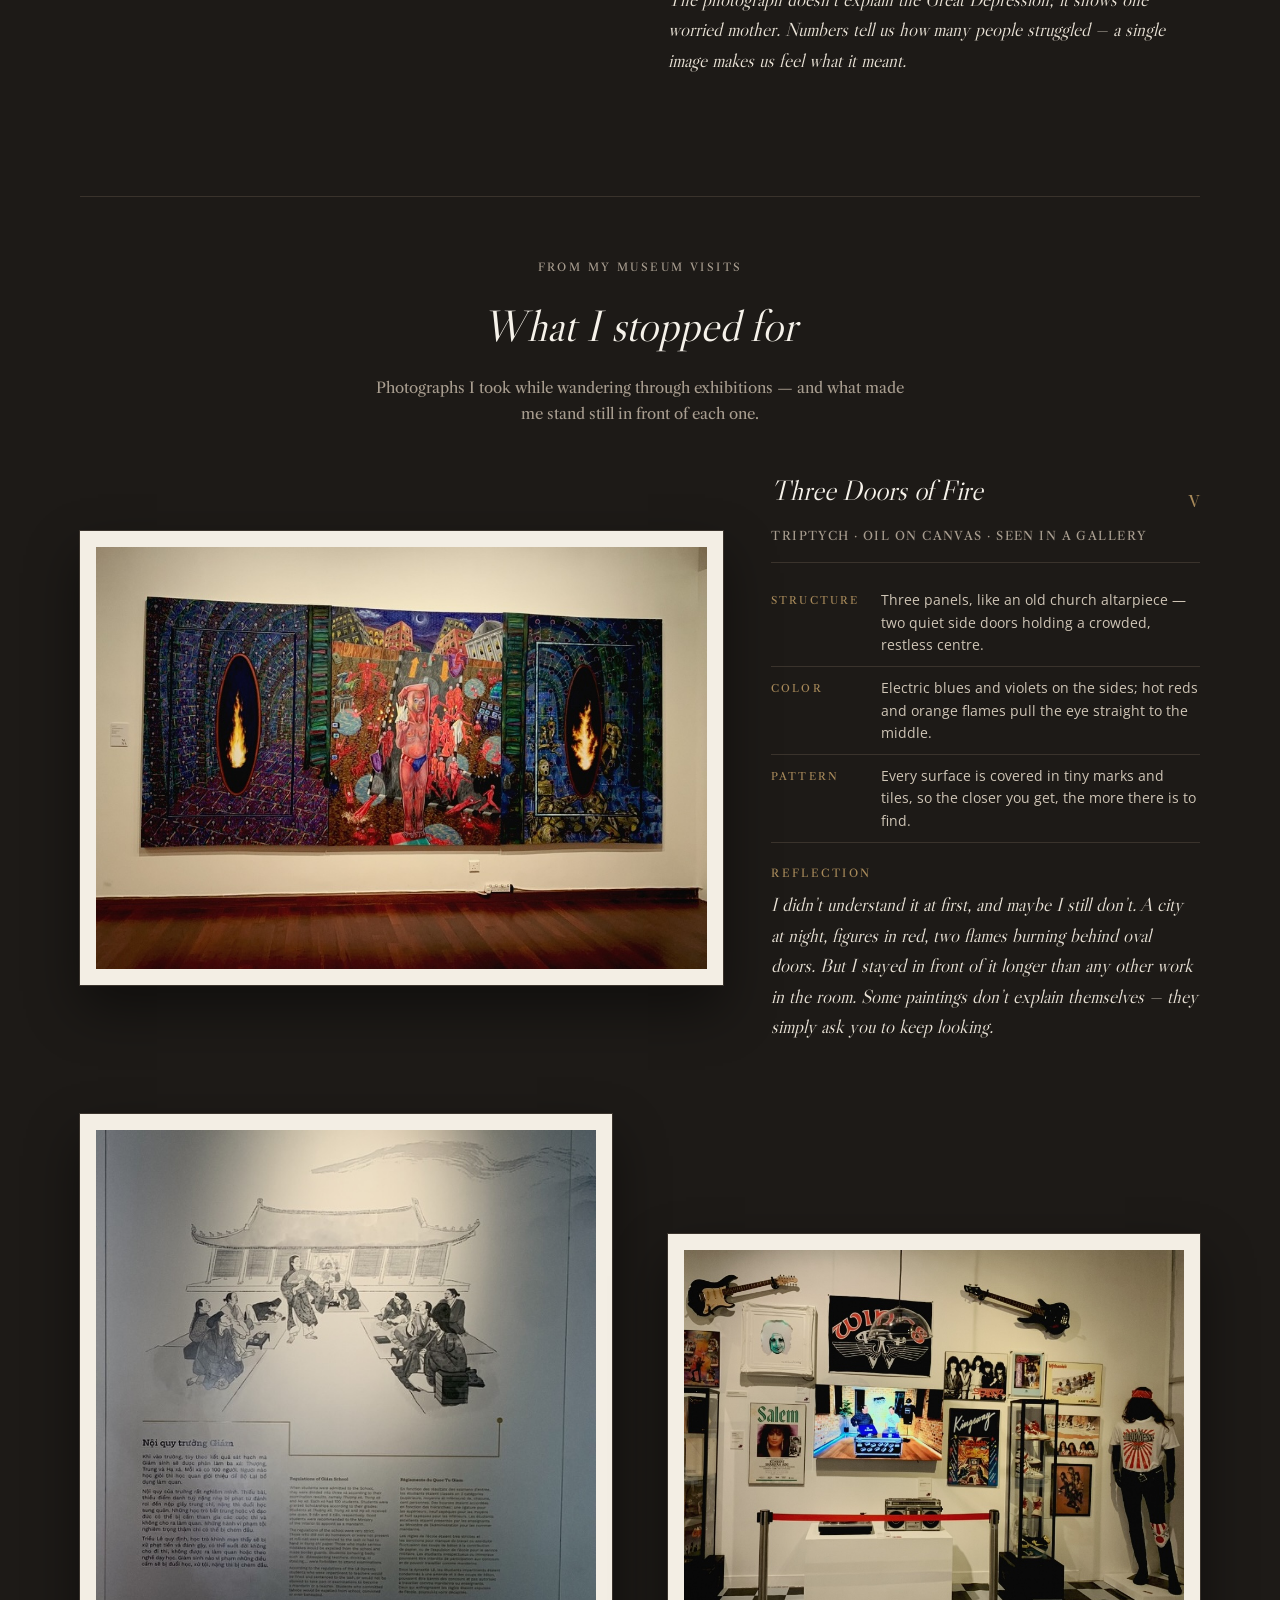
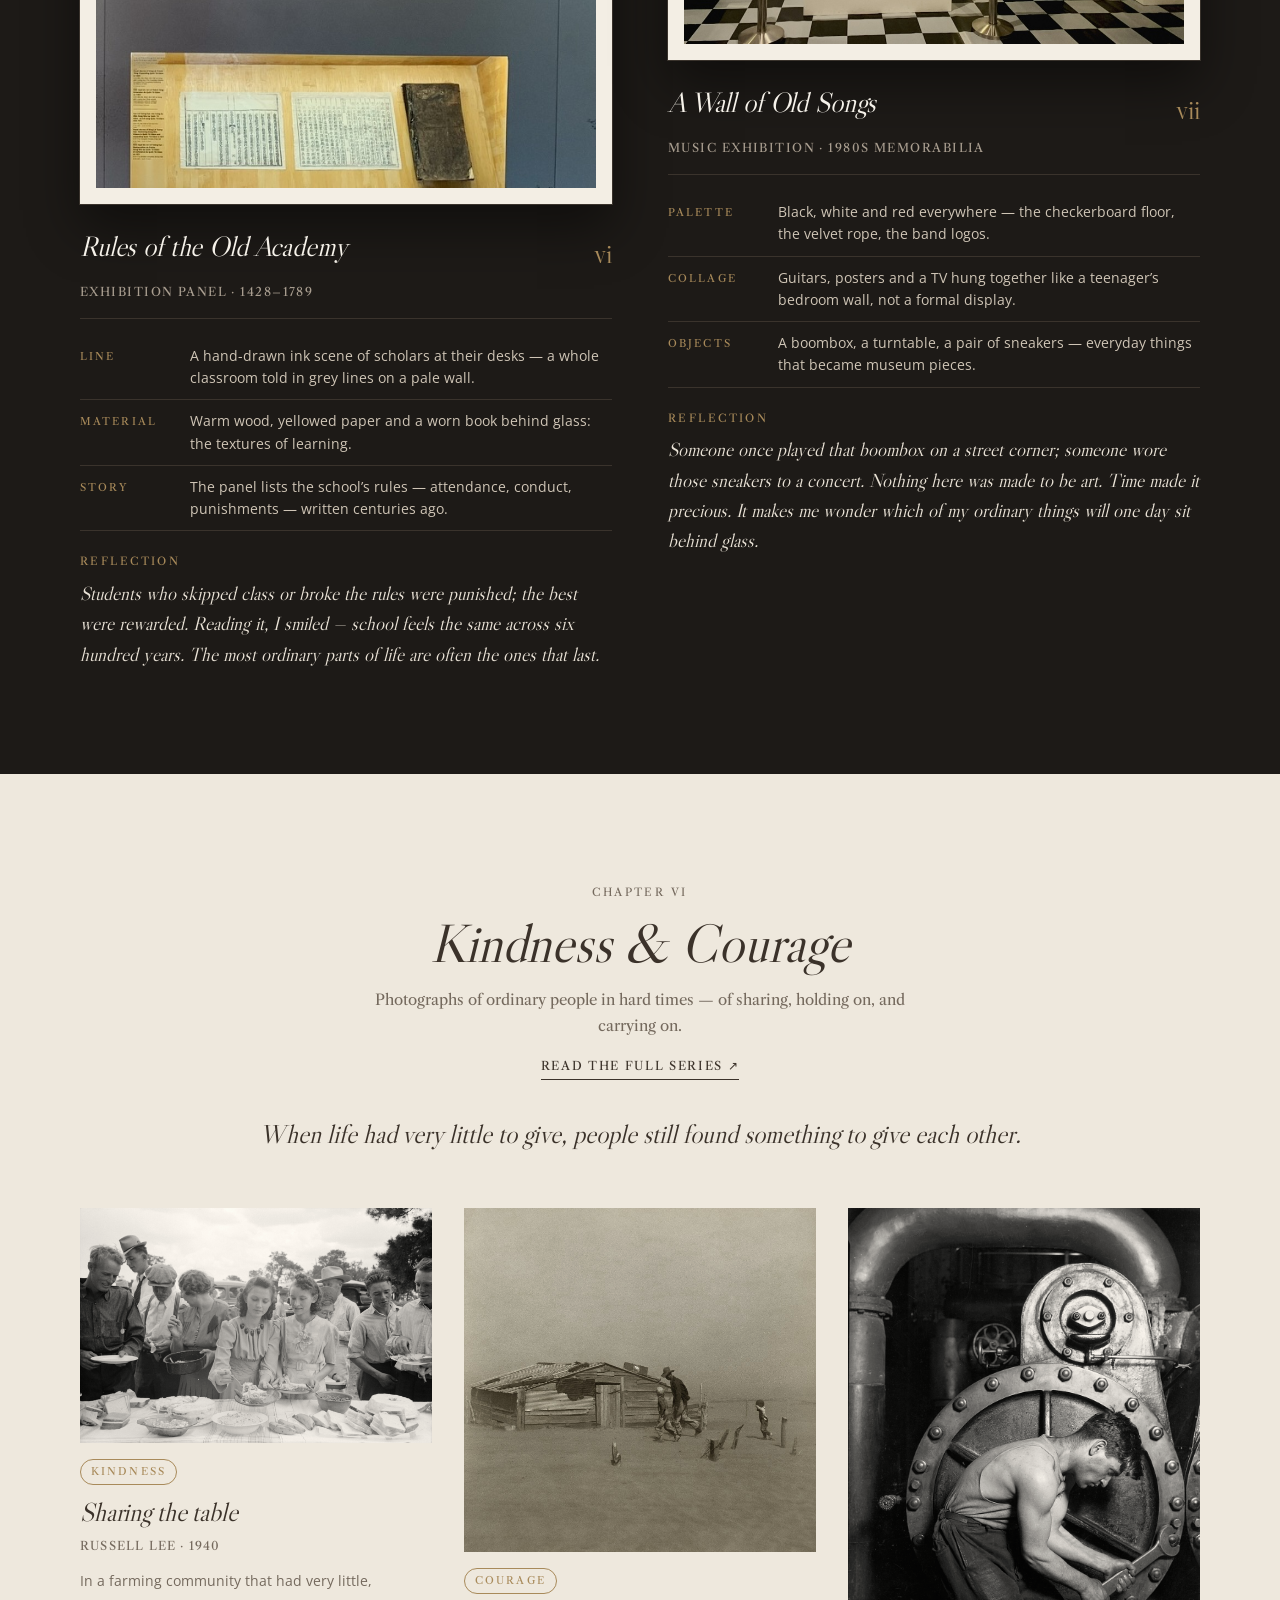
==== commit 0308b3e2: "Keep the Kindness & Courage quote on one line Co-Authored-By: Claude Opus 5.5 <noreply@anthropic.com" ====
--- a/index.html
+++ b/index.html
@@ -322,7 +322,7 @@
 
   /* ---------- Kindness & Courage (documentary photos) ---------- */
   .people { padding: 104px 0; background: var(--cream-2); }
-  .people-quote { font-family: var(--display); font-style: italic; font-size: clamp(22px, 2.6vw, 30px); line-height: 1.4; text-align: center; max-width: 34ch; margin: -12px auto 56px; color: var(--ink); }
+  .people-quote { font-family: var(--display); font-style: italic; font-size: clamp(18px, 2.2vw, 26px); line-height: 1.4; text-align: center; max-width: none; text-wrap: balance; margin: -12px auto 56px; color: var(--ink); }
   .people-grid { columns: 3 300px; column-gap: 32px; }
   .story-card { break-inside: avoid; margin: 0 0 44px; }
   .story-card .ph { background: #d8d0c2; }
@@ -332,6 +332,7 @@
   .story-card .credit { font-family: var(--serif); font-size: 12px; letter-spacing: .1em; text-transform: uppercase; color: var(--ink-soft); }
   .story-card p { margin: 12px 0 0; font-size: 14px; line-height: 1.75; color: var(--ink-soft); }
 
+  @media (min-width: 900px) { .people-quote { white-space: nowrap; } }
   .credit-line { margin: 10px 0 0; text-align: right; font-family: var(--serif); font-size: 12px; color: var(--ink-soft); }
   .credit-line.dark { color: #9a8f82; }
   .full-page { display: inline-block; margin-top: 18px; }
@@ -359,10 +360,10 @@
 </header>
 <div class="drawer" id="drawer">
   <nav>
-    <a href="little-things.html">Little Things</a>
-    <a href="colors-of-life.html">Colors of Life</a>
-    <a href="art-and-reflections.html">Art &amp; Reflections</a>
-    <a href="kindness-and-courage.html">Kindness &amp; Courage</a>
+    <a href="little-things">Little Things</a>
+    <a href="colors-of-life">Colors of Life</a>
+    <a href="art-and-reflections">Art &amp; Reflections</a>
+    <a href="kindness-and-courage">Kindness &amp; Courage</a>
   </nav>
 </div>
 
@@ -404,7 +405,7 @@
         <span class="eyebrow">Chapter I</span>
         <h2>Little Things</h2>
         <p>Photo collections, gathered by theme. Small objects and quiet corners that hold a whole story.</p>
-        <a class="more-link full-page" href="little-things.html">Open the full collection ↗</a>
+        <a class="more-link full-page" href="little-things">Open the full collection ↗</a>
       </div>
       <div class="chips" role="group" aria-label="Filter collections">
         <button aria-pressed="true" data-f="all">All</button>
@@ -555,7 +556,7 @@
           <h2>Colors of Life</h2>
         </div>
         <p>Photo sets arranged by palette — the colors a place leaves behind after you’ve gone. Choose a palette to see the frames that share it.</p>
-        <a class="more-link full-page" href="colors-of-life.html">See all four palettes ↗</a>
+        <a class="more-link full-page" href="colors-of-life">See all four palettes ↗</a>
       </div>
       <div class="palettes" id="palettes" role="group" aria-label="Choose a palette"></div>
       <div class="color-grid" id="color-grid"></div>
@@ -573,7 +574,7 @@
         <span class="eyebrow">Chapter V</span>
         <h2>Art That Makes Us Think</h2>
         <p>Famous works that found something extraordinary in ordinary life — and a few lines on what each one makes me feel.</p>
-        <a class="more-link full-page" href="art-and-reflections.html">Visit the exhibition ↗</a>
+        <a class="more-link full-page" href="art-and-reflections">Visit the exhibition ↗</a>
       </div>
       <div class="exhibits">
         <figure class="exhibit rv">
@@ -658,7 +659,7 @@
         <span class="eyebrow">Chapter VI</span>
         <h2>Kindness &amp; Courage</h2>
         <p>Photographs of ordinary people in hard times — of sharing, holding on, and carrying on.</p>
-        <a class="more-link full-page" href="kindness-and-courage.html">Read the full series ↗</a>
+        <a class="more-link full-page" href="kindness-and-courage">Read the full series ↗</a>
       </div>
       <p class="people-quote rv">When life had very little to give, people still found something to give each other.</p>
       <div class="people-grid">
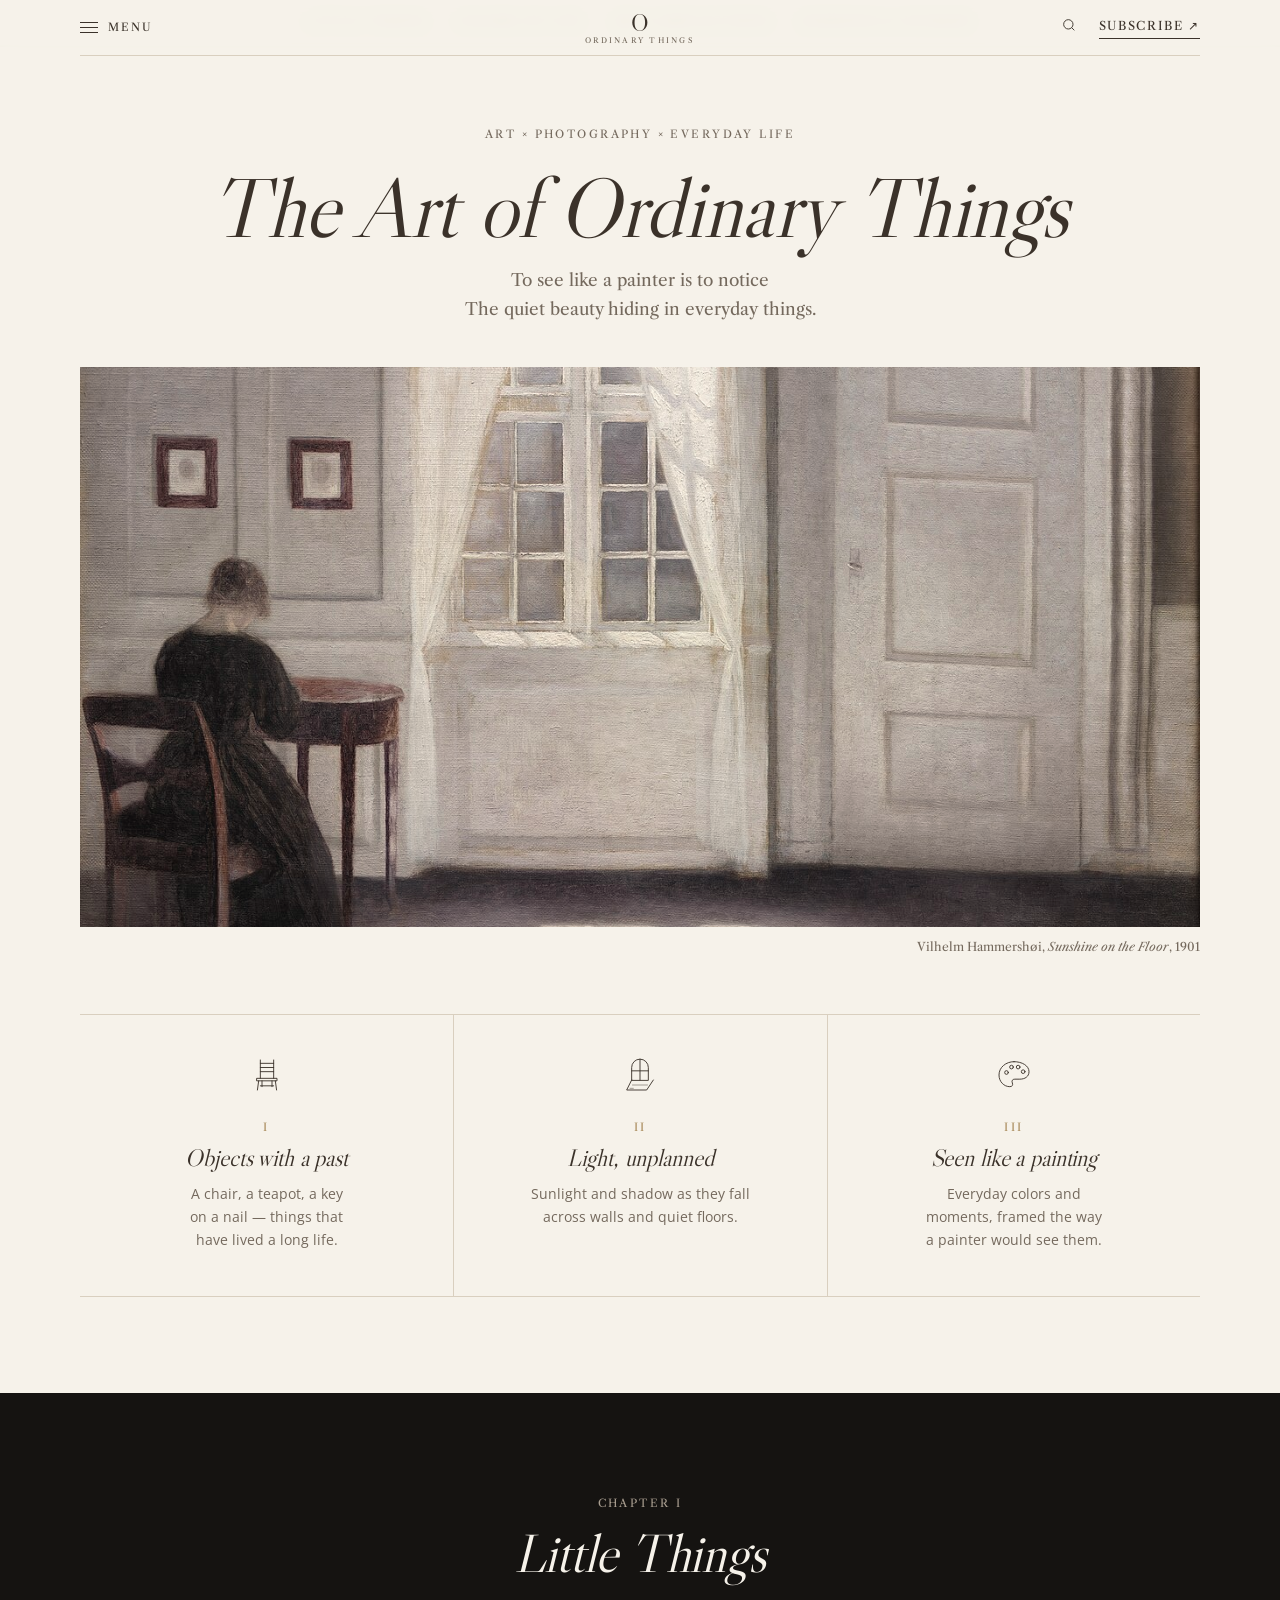
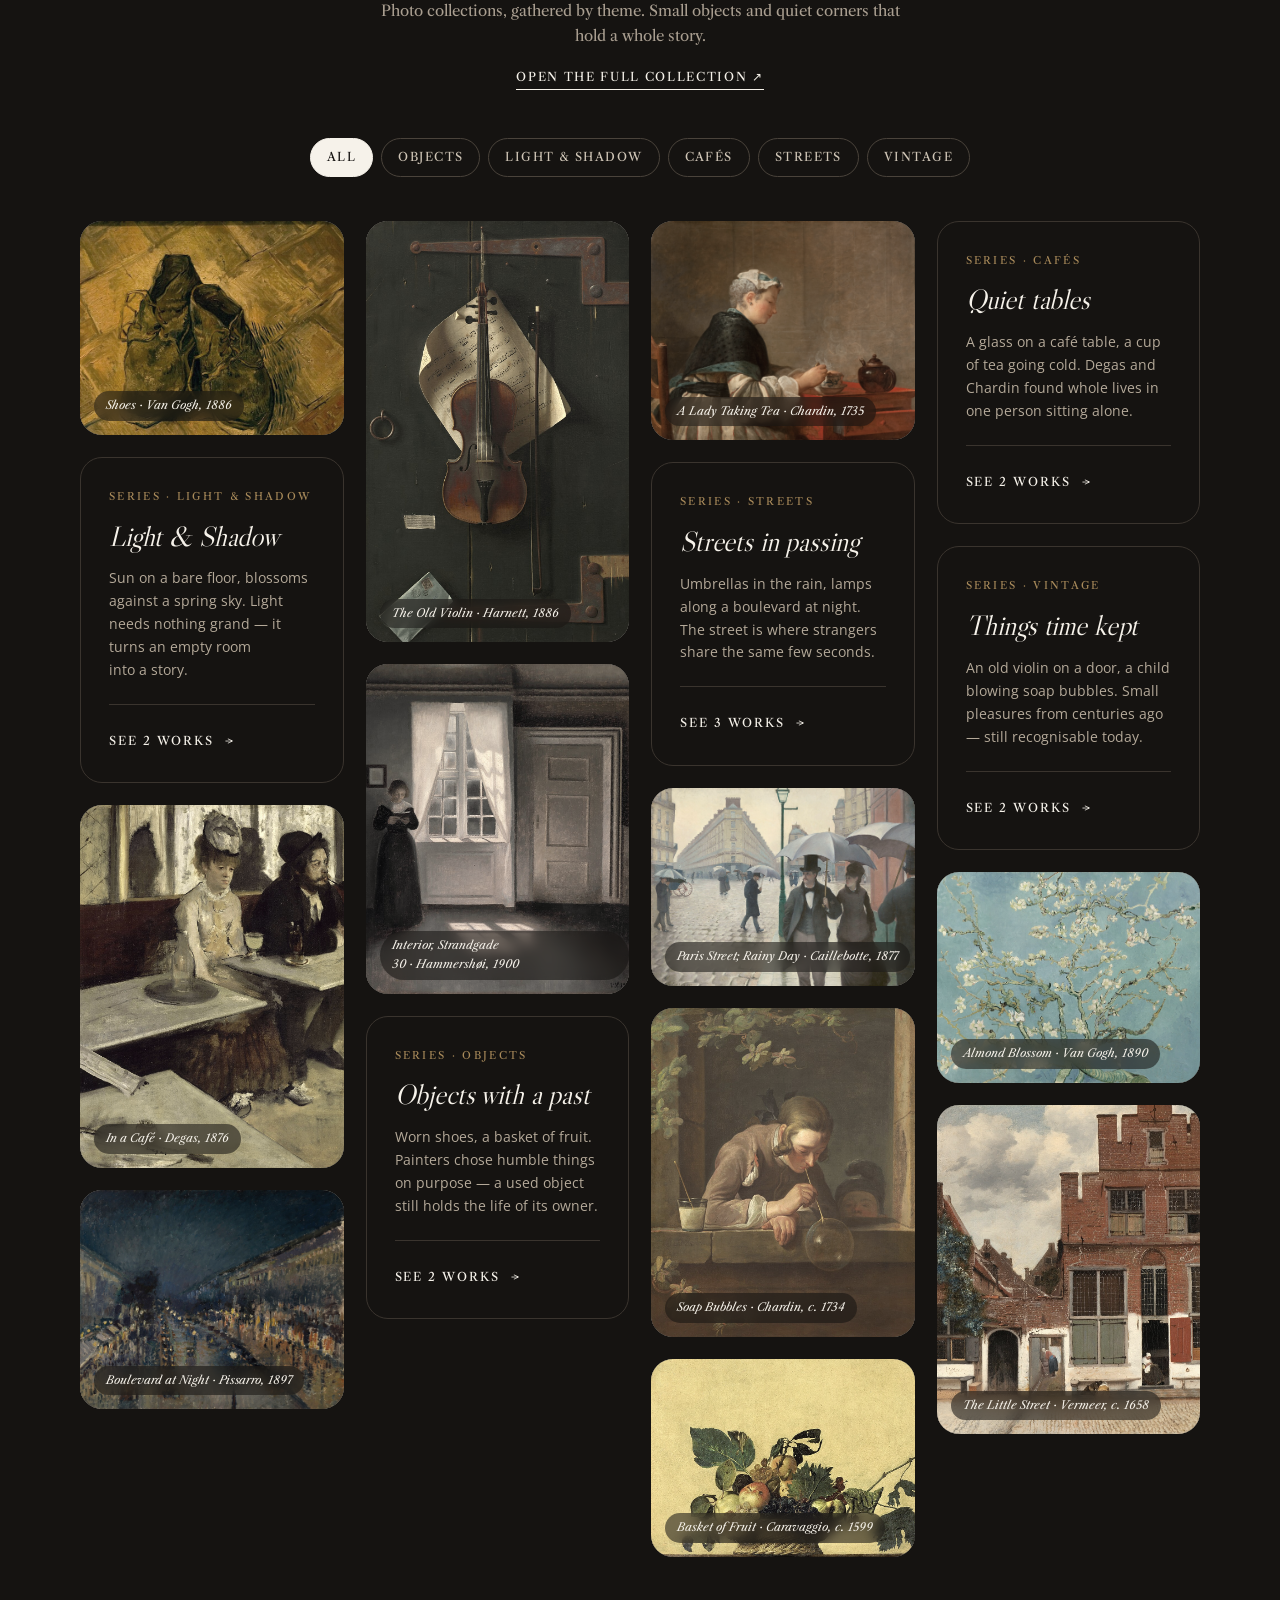
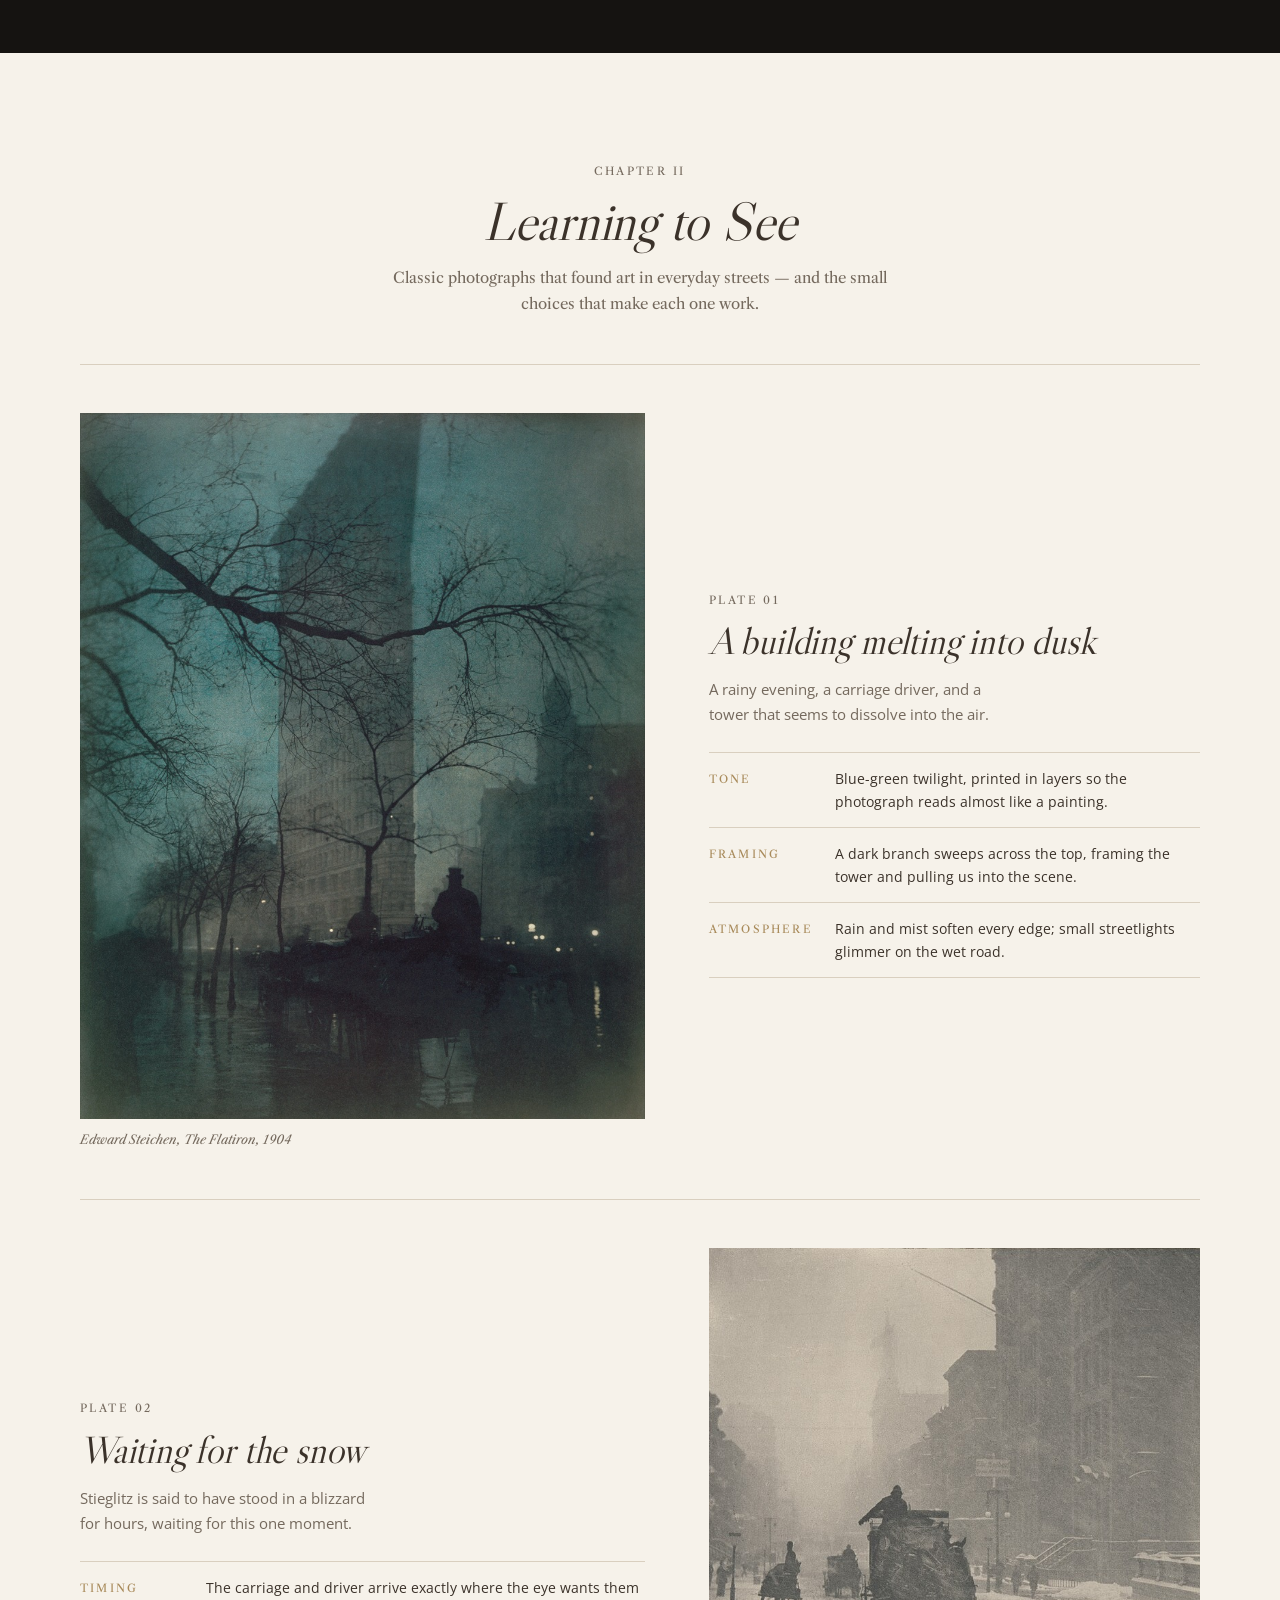
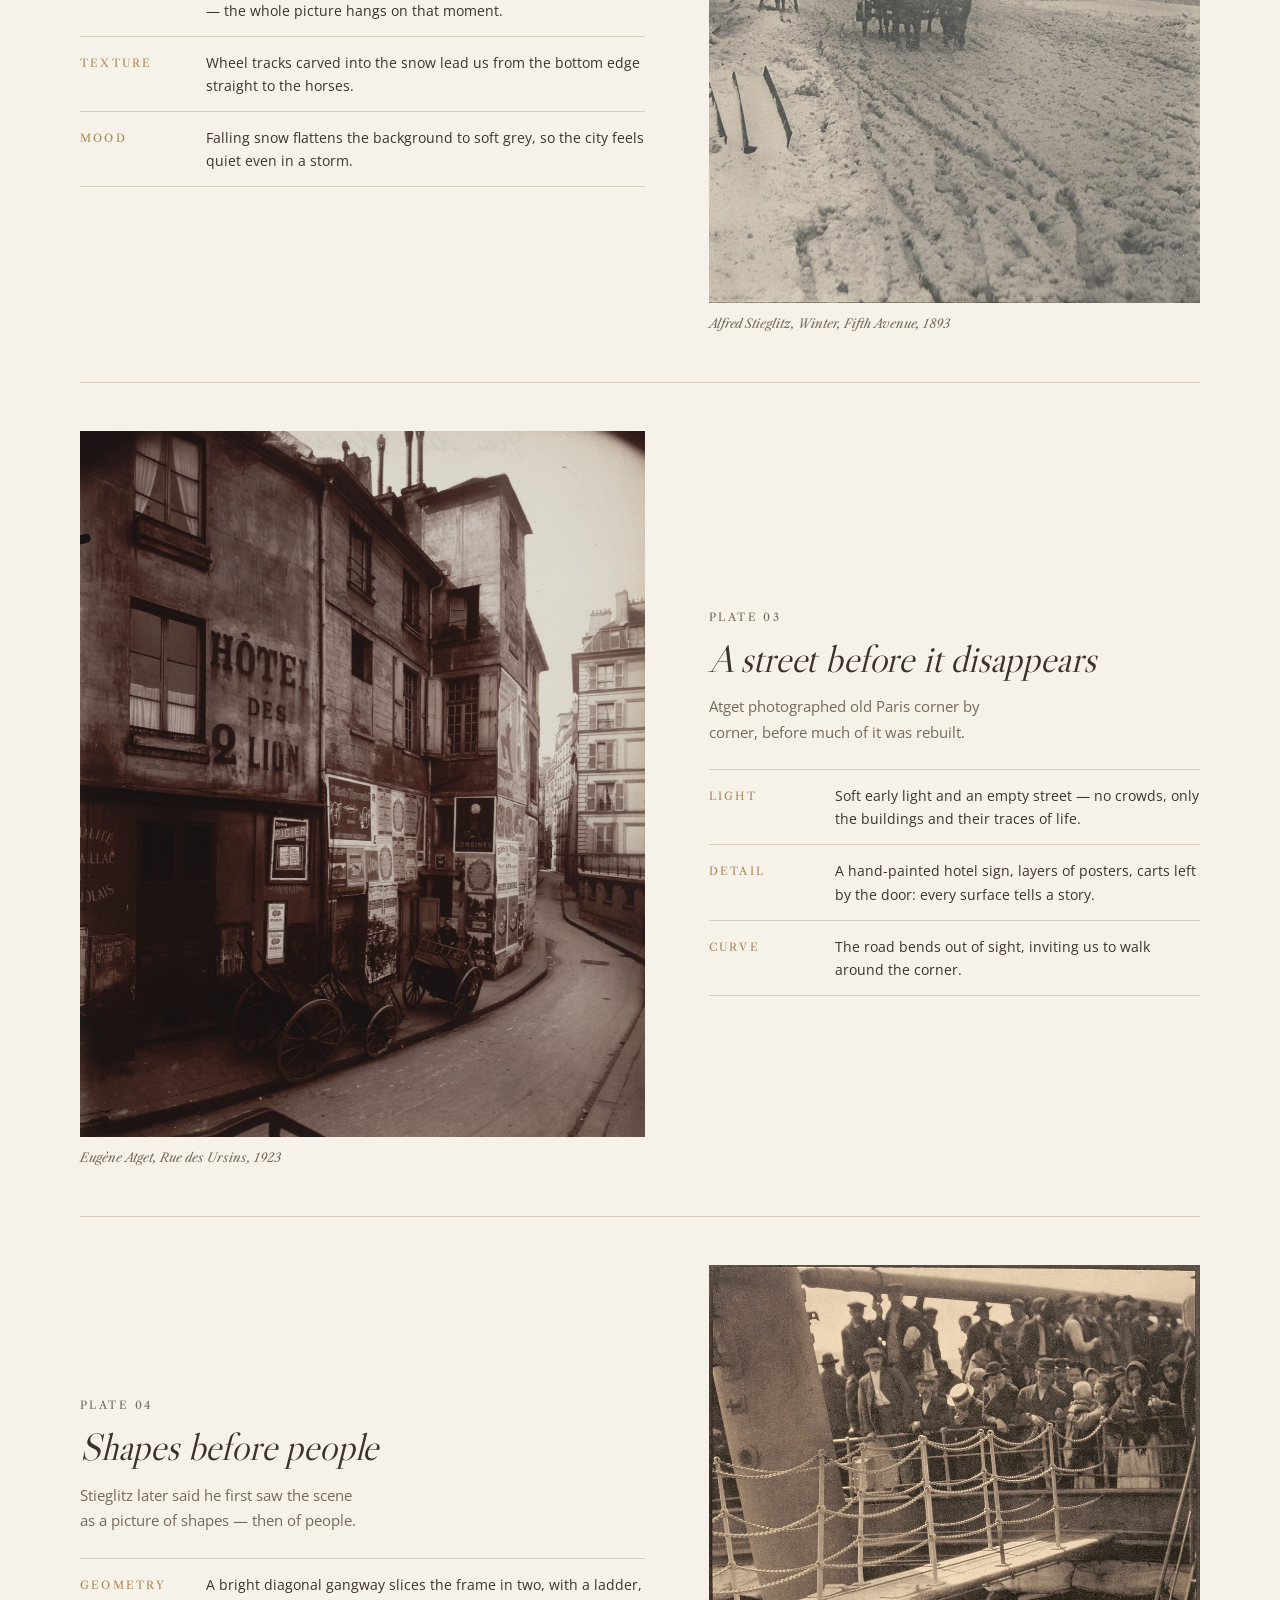
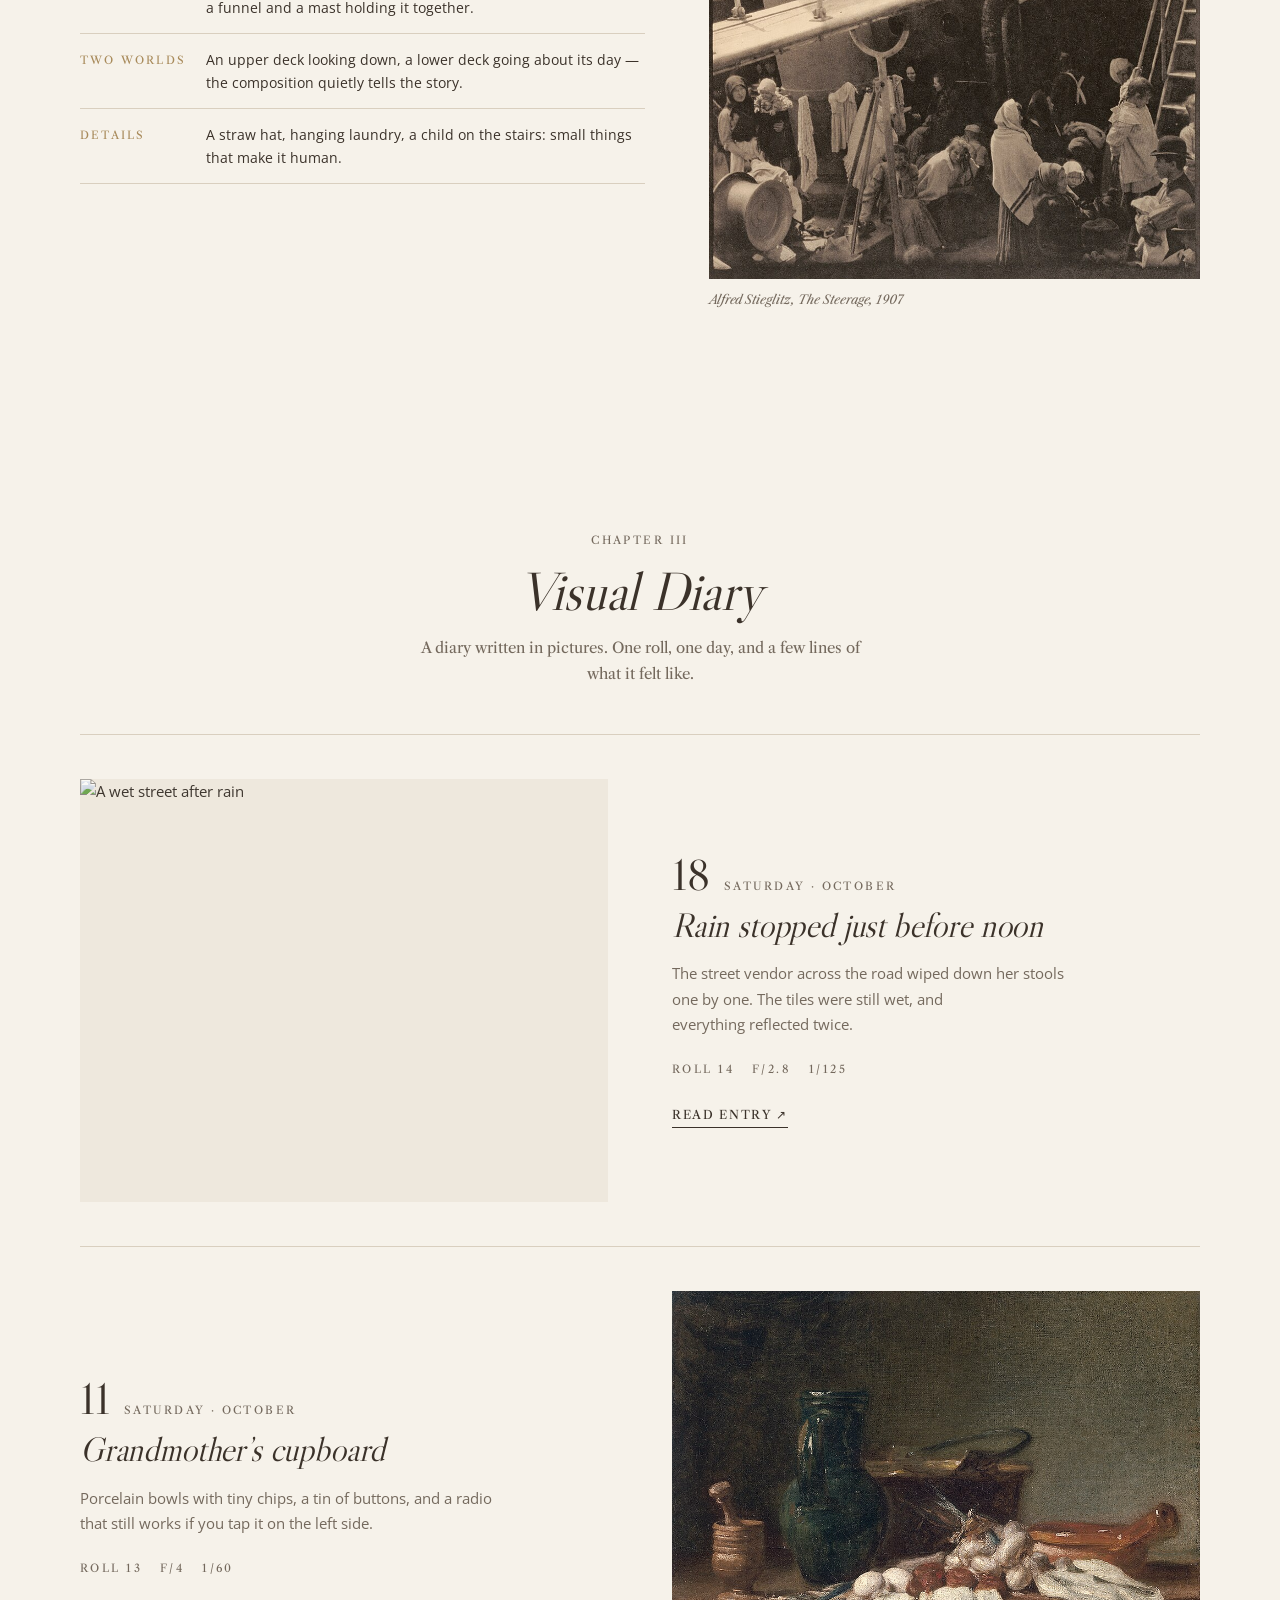
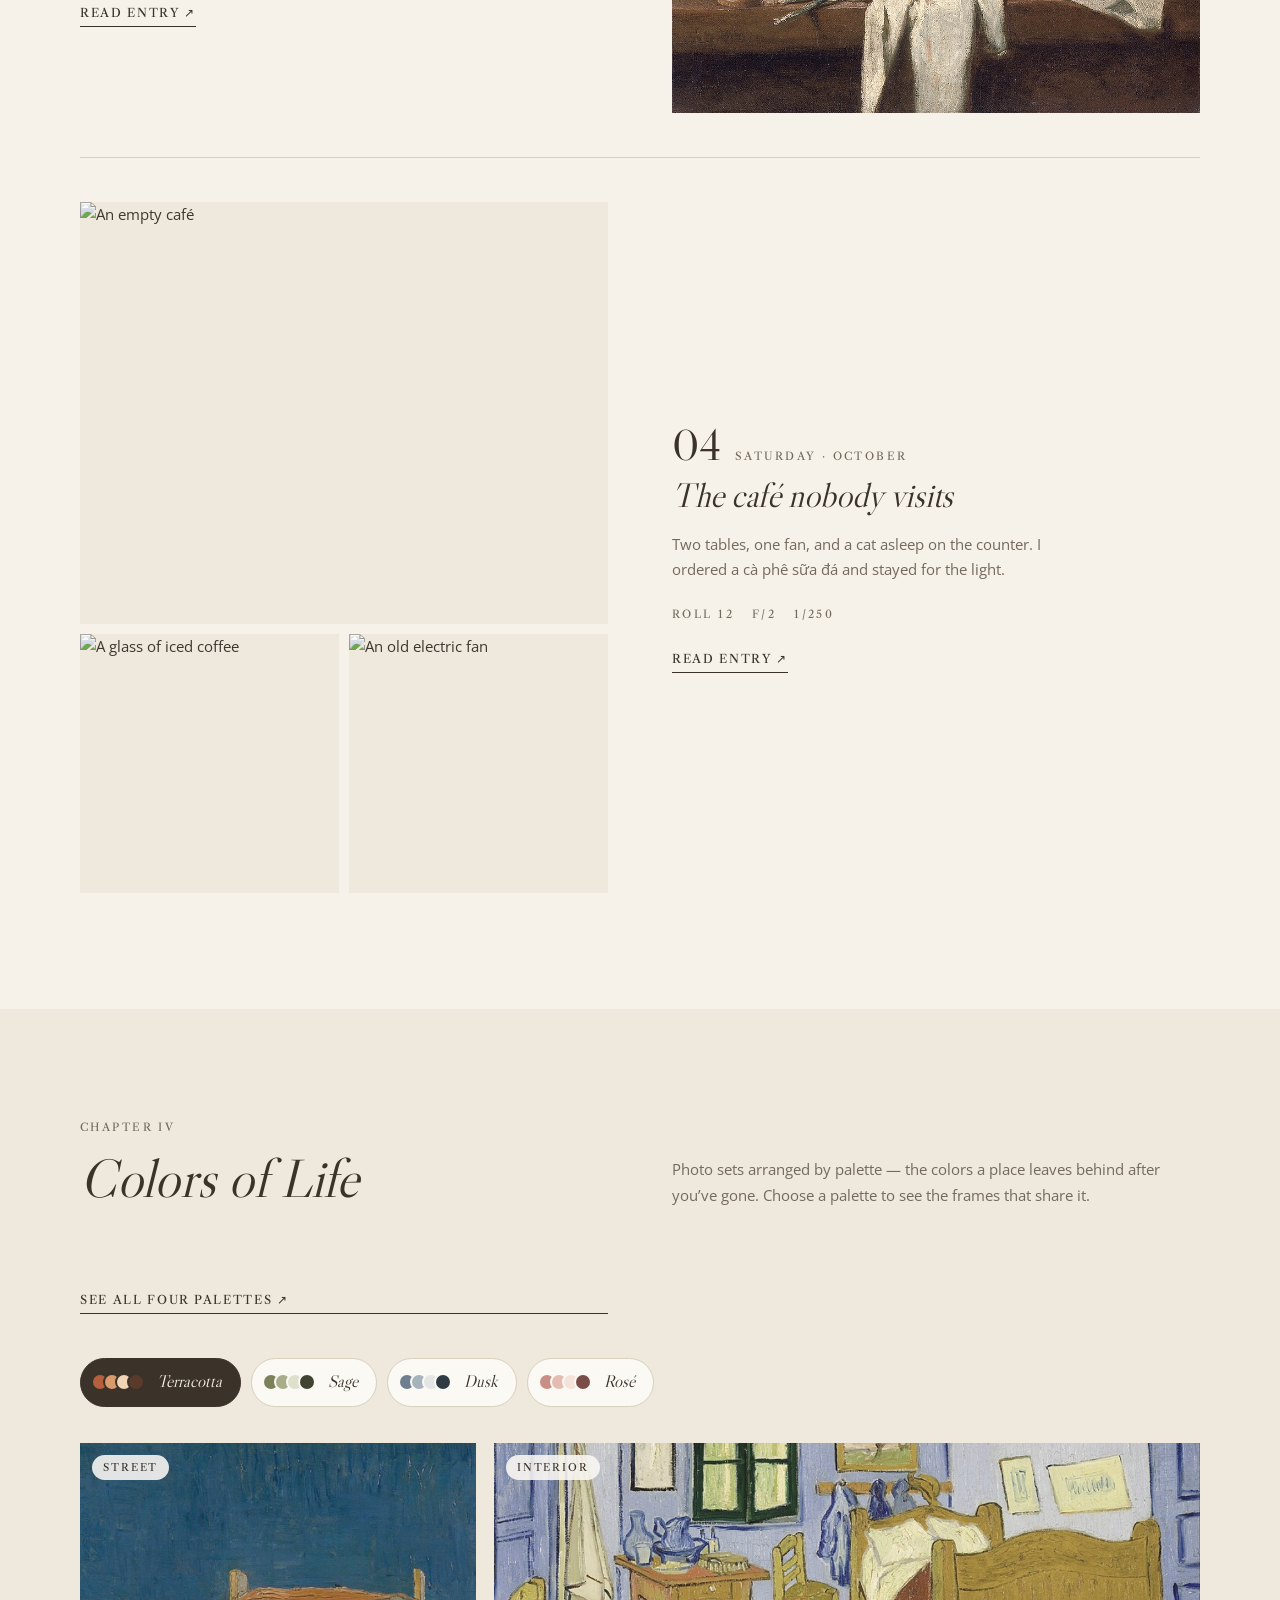
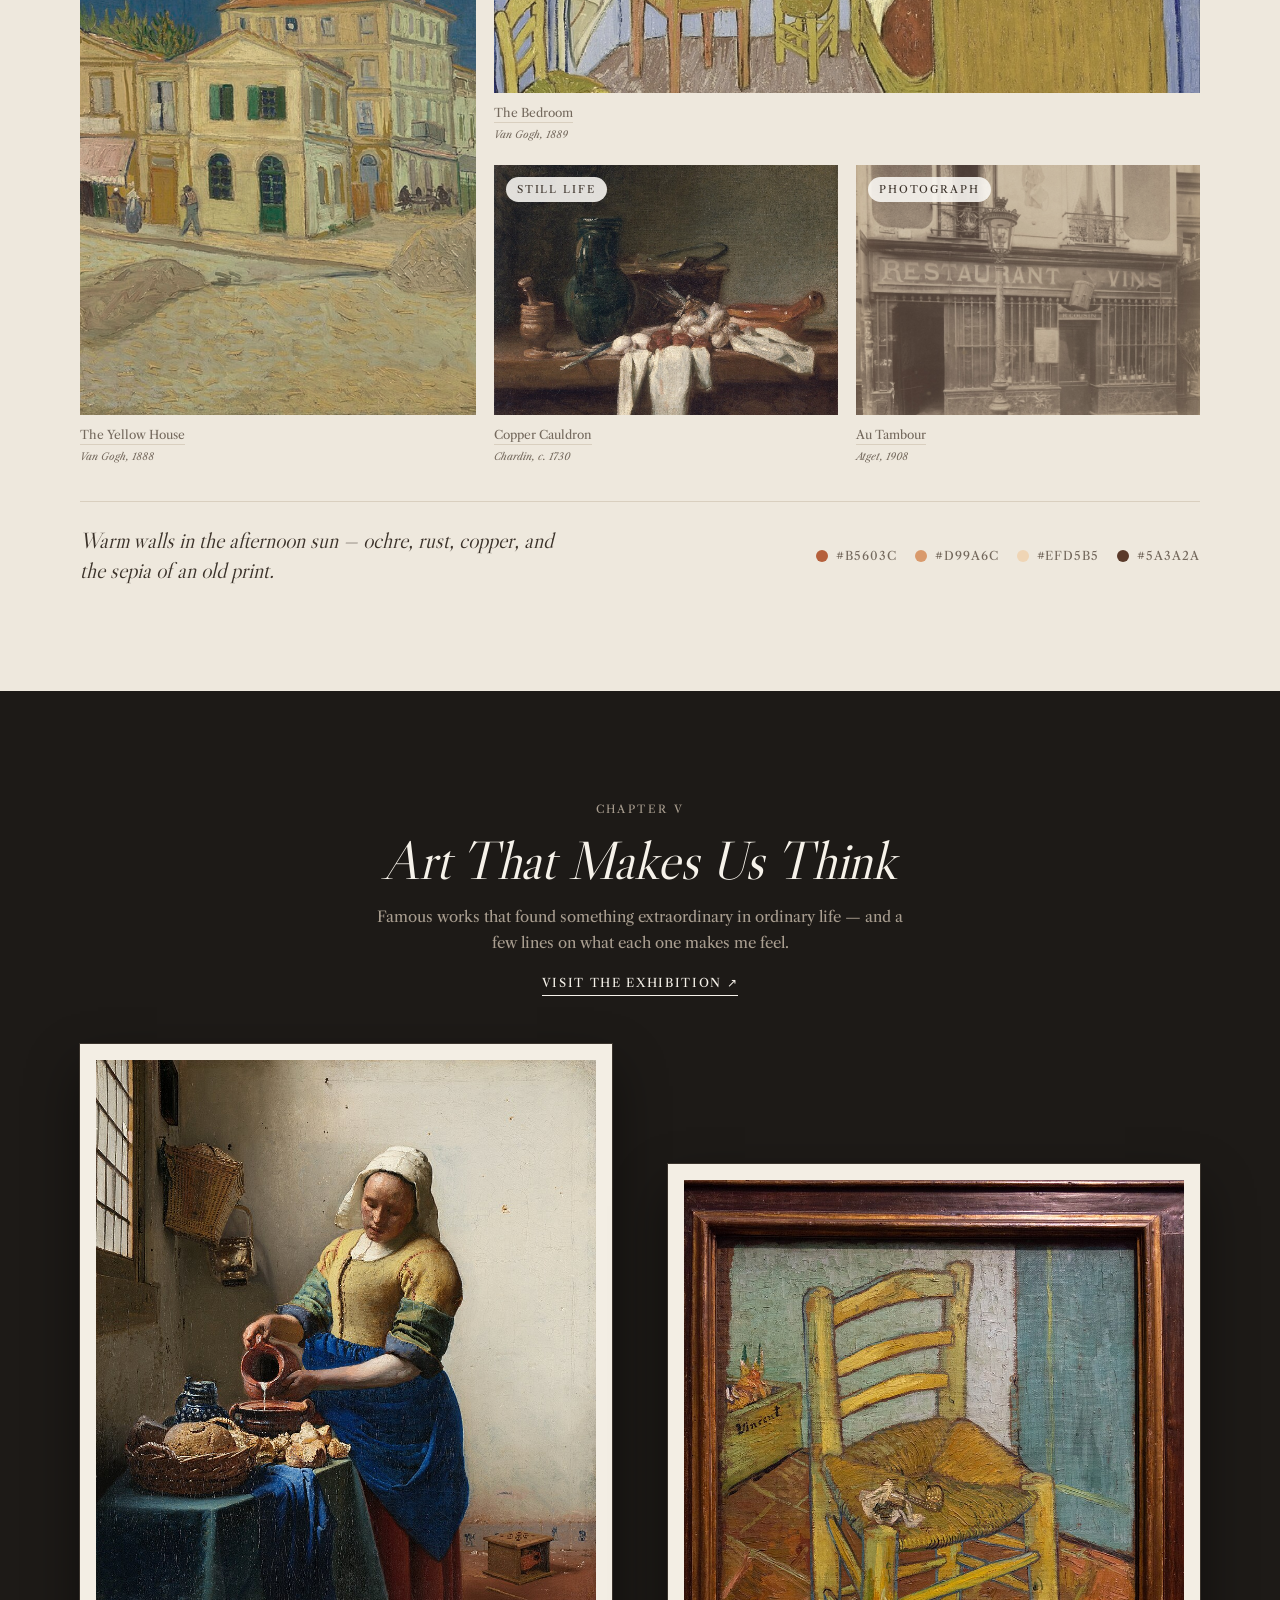
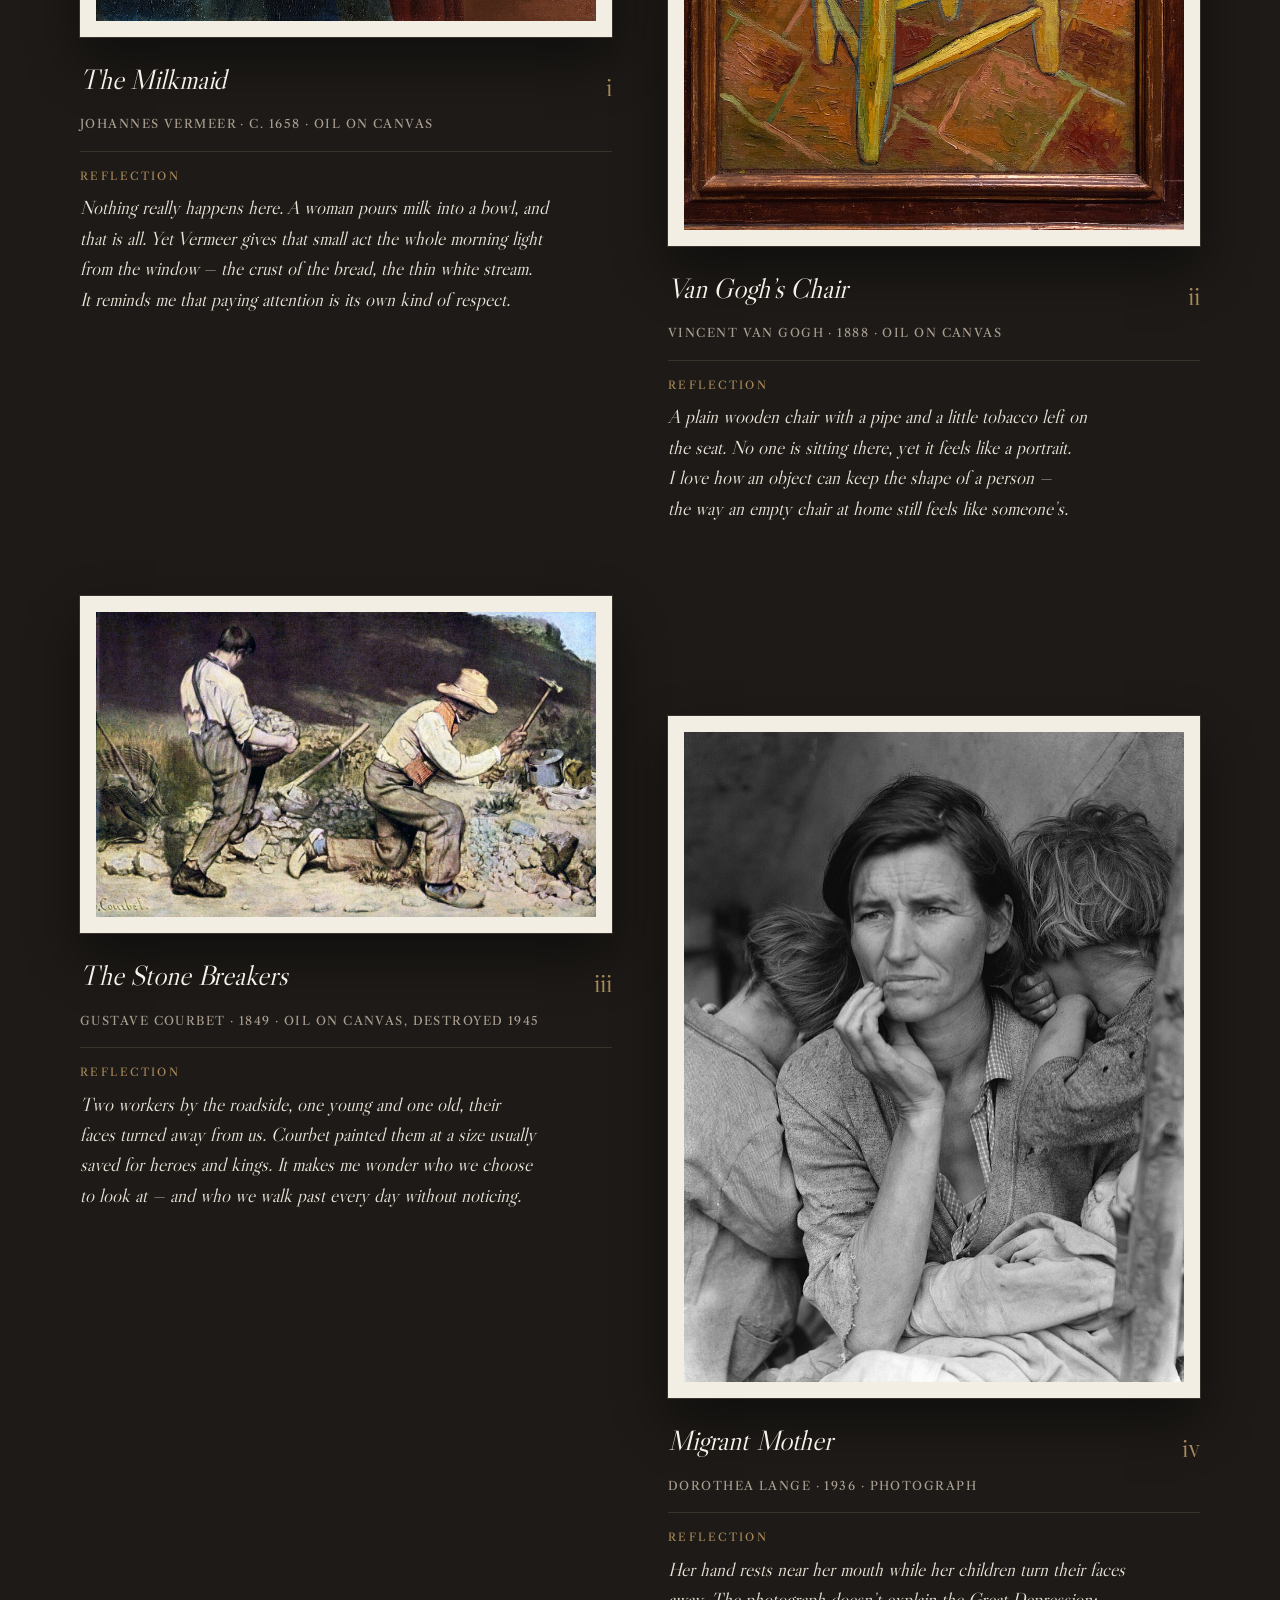
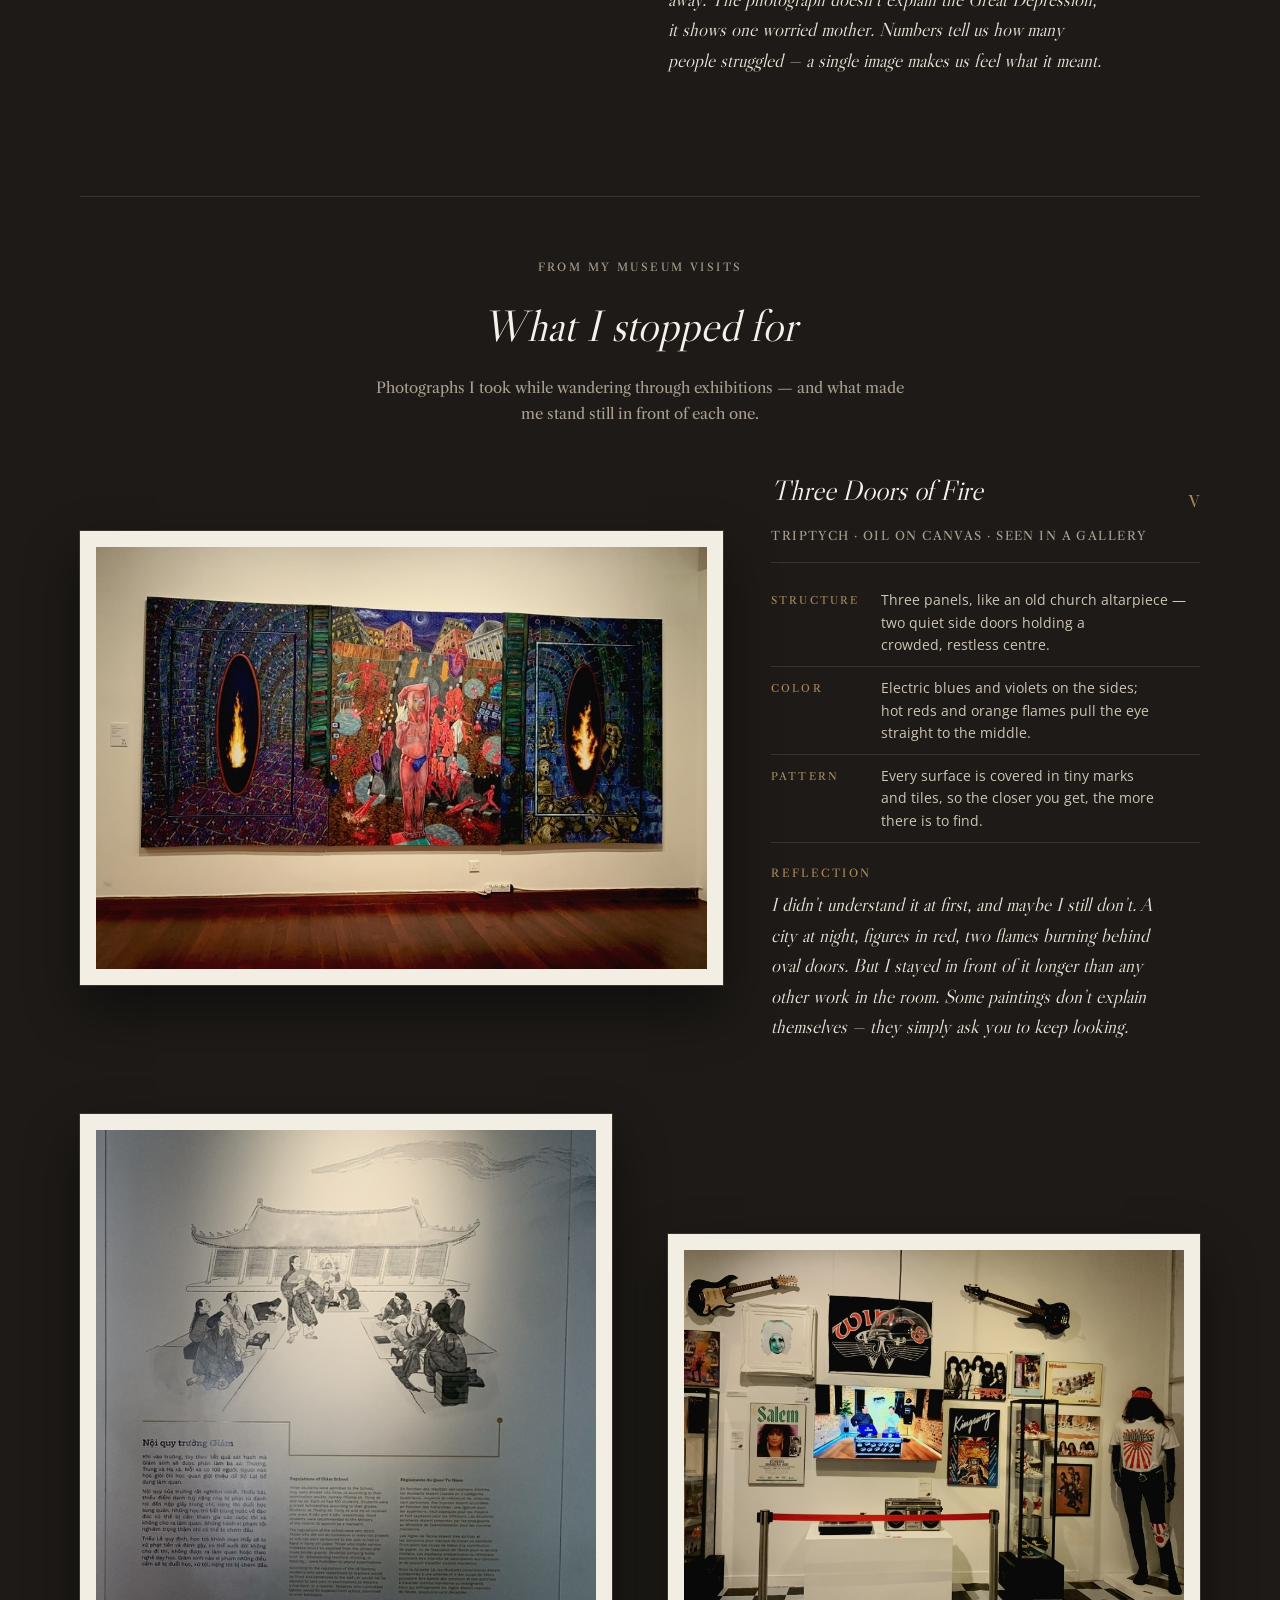
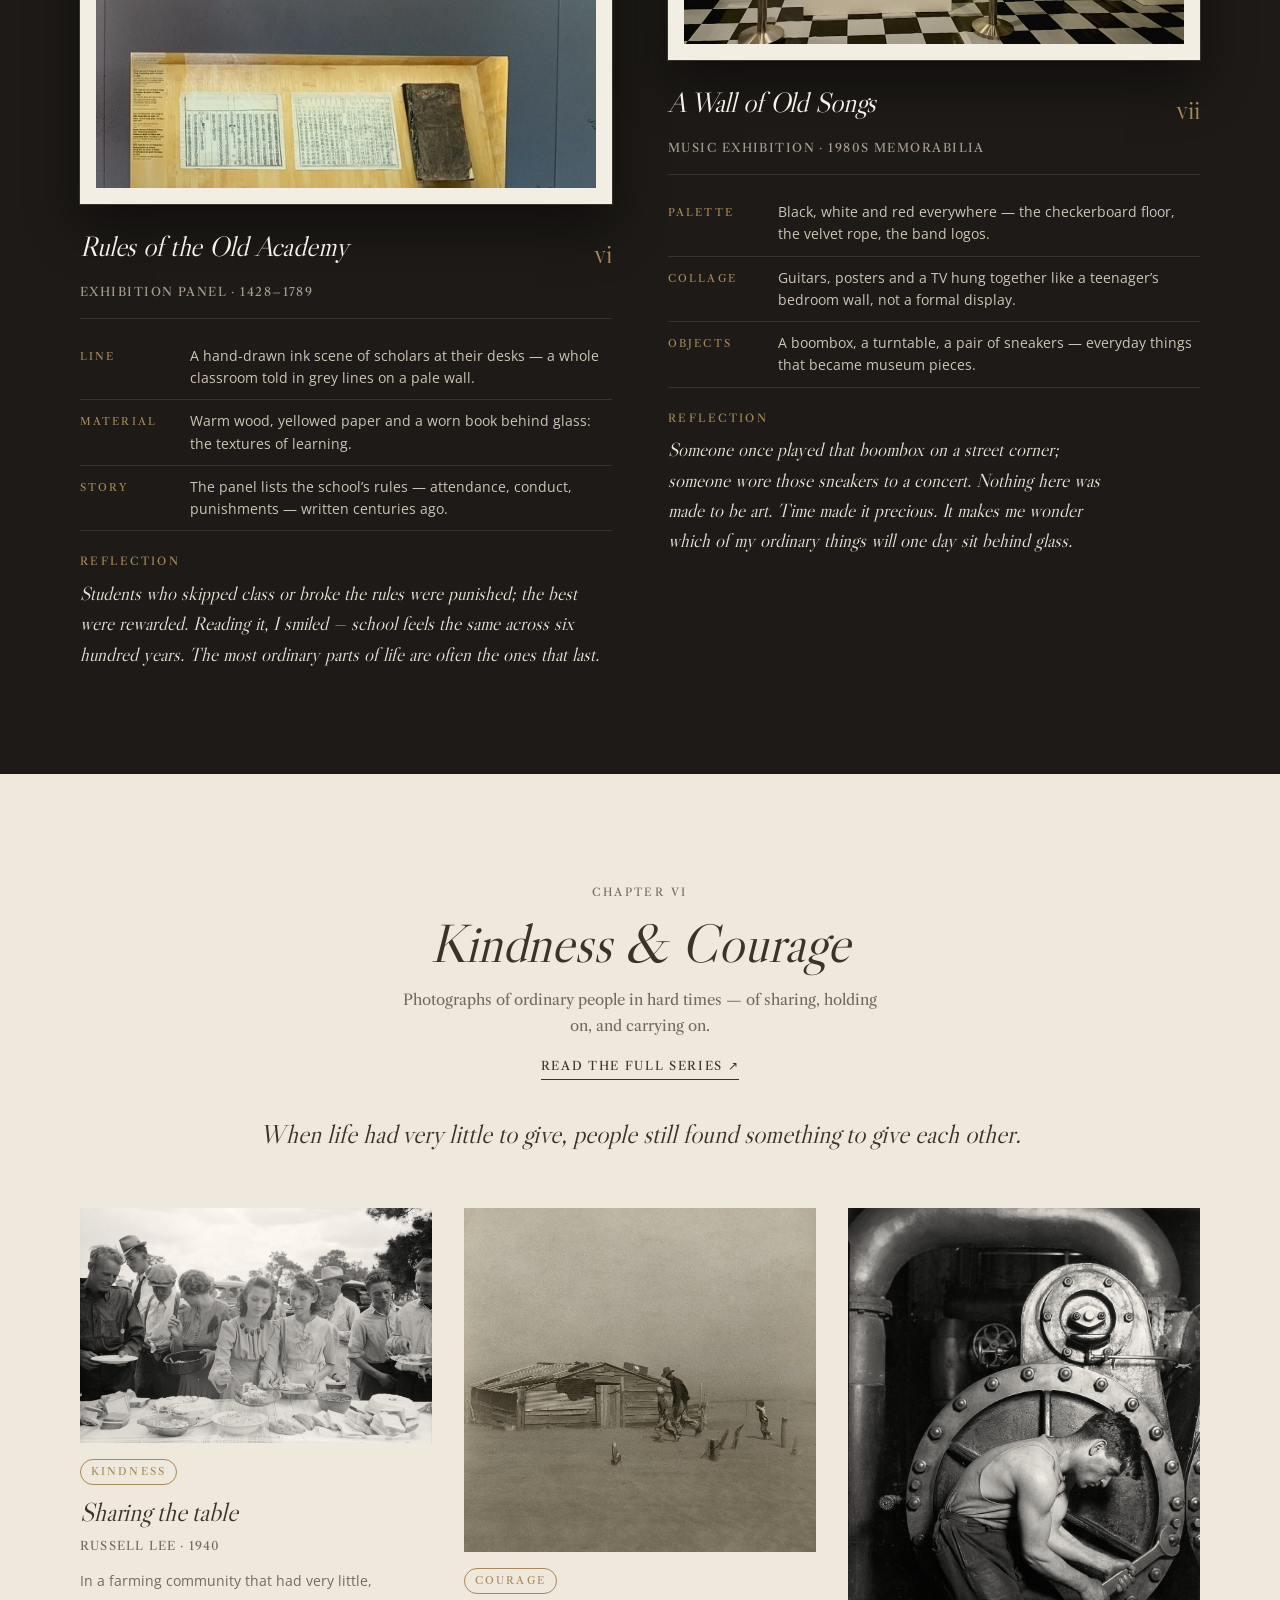
==== commit afb7c26e: "Prevent one- and two-word orphan lines Balanced wrapping for headings and captions, pretty wrapping " ====
--- a/index.html
+++ b/index.html
@@ -213,7 +213,7 @@
   .color-grid figure:nth-child(2) img { object-position: 50% 30%; }
   .color-grid .kind { position: absolute; top: 12px; left: 12px; padding: 4px 11px; border-radius: 999px; background: rgba(251,249,244,.88); font-family: var(--serif); font-size: 10.5px; letter-spacing: .18em; text-transform: uppercase; color: var(--ink); }
   .color-grid .cap { text-align: left; }
-  .color-grid .cap small { margin-left: 6px; font-style: italic; color: var(--ink-soft); }
+  .color-grid .cap small { display: block; margin-top: 2px; font-style: italic; color: var(--ink-soft); }
   .color-note { display: flex; justify-content: space-between; gap: 24px; flex-wrap: wrap; margin-top: 36px; padding-top: 24px; border-top: 1px solid var(--line); }
   .color-note p { font-family: var(--display); font-style: italic; font-size: 22px; line-height: 1.4; margin: 0; max-width: 40ch; }
   .hex { display: flex; flex-wrap: wrap; gap: 8px 18px; align-content: center; }
@@ -336,6 +336,10 @@
   .credit-line { margin: 10px 0 0; text-align: right; font-family: var(--serif); font-size: 12px; color: var(--ink-soft); }
   .credit-line.dark { color: #9a8f82; }
   .full-page { display: inline-block; margin-top: 18px; }
+
+  /* Avoid one- or two-word orphan lines */
+  h1, h2, h3, h4, h5, blockquote, figcaption, .eyebrow, .lede, .intro, .people-quote, .title-box p { text-wrap: balance; }
+  p, dd, li, small { text-wrap: pretty; }
 
   /* reveal */
   .rv { opacity: 0; transform: translateY(18px); transition: opacity 1s ease, transform 1s ease; }
@@ -893,9 +897,25 @@
     document.getElementById("color-text").textContent = p.text;
     document.getElementById("color-hex").innerHTML = p.colors.map(c => `<span><i style="background:${c}"></i>${c.toUpperCase()}</span>`).join("");
     palWrap.querySelectorAll(".palette").forEach(b => b.setAttribute("aria-pressed", b.dataset.i == i));
+    if (typeof noOrphans === "function") noOrphans(document.getElementById("colors"));
   }
   palWrap.addEventListener("click", e => { const b = e.target.closest(".palette"); if (b) showPalette(+b.dataset.i); });
   showPalette(0);
+
+  // Keep the last three words of each text block together so no line ends with only one or two words.
+  function noOrphans(root = document) {
+    root.querySelectorAll("p, dd, blockquote, figcaption, h1, h2, h3, h4, li").forEach(el => {
+      const walk = document.createTreeWalker(el, NodeFilter.SHOW_TEXT);
+      let last = null, n;
+      while ((n = walk.nextNode())) if (n.data.trim()) last = n;
+      if (!last) return;
+      const words = last.data.trimEnd().split(" ");
+      if (words.length < 4) return;
+      const tail = words.splice(-3).join("\u00a0");
+      last.data = words.join(" ") + " " + tail + last.data.slice(last.data.trimEnd().length);
+    });
+  }
+  noOrphans();
 
   // ---------- Reveal on scroll ----------
   const io = new IntersectionObserver(es => es.forEach(e => { if (e.isIntersecting) { e.target.classList.add("in"); io.unobserve(e.target); } }), { threshold: .1 });
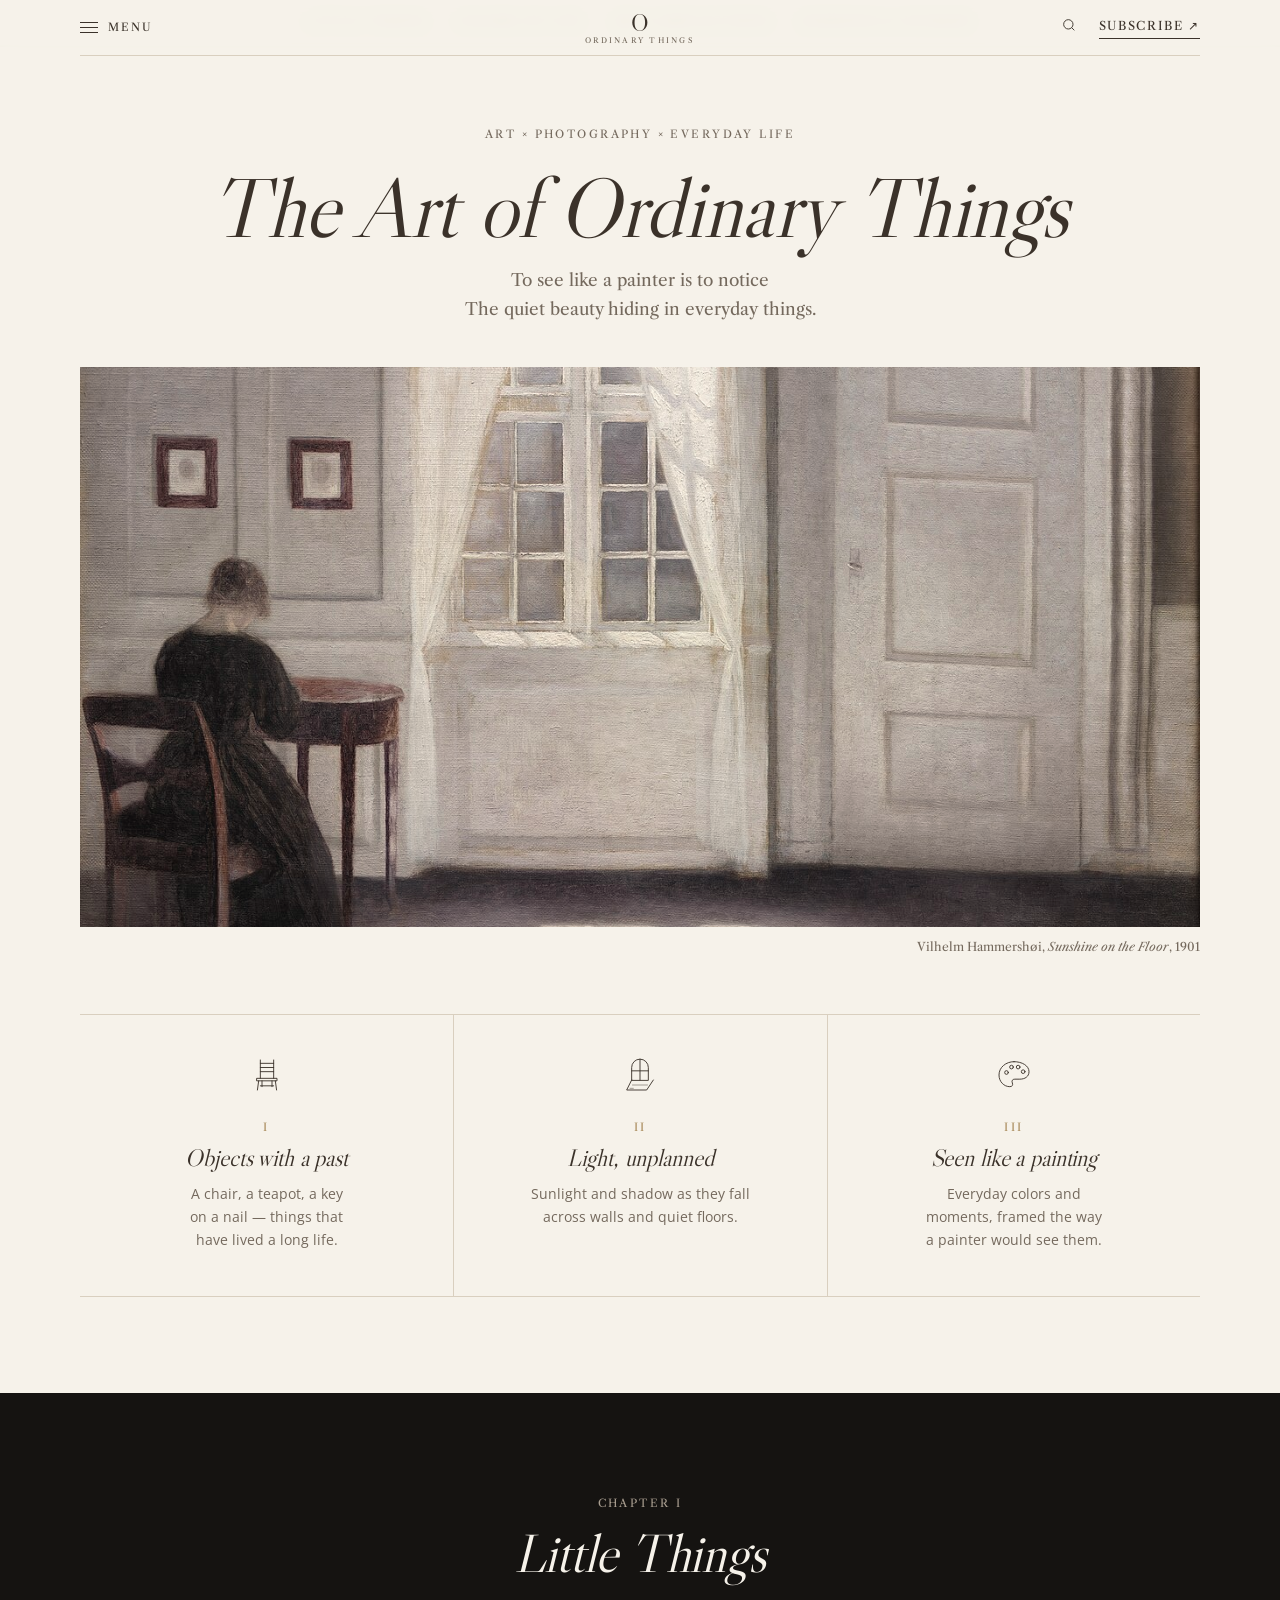
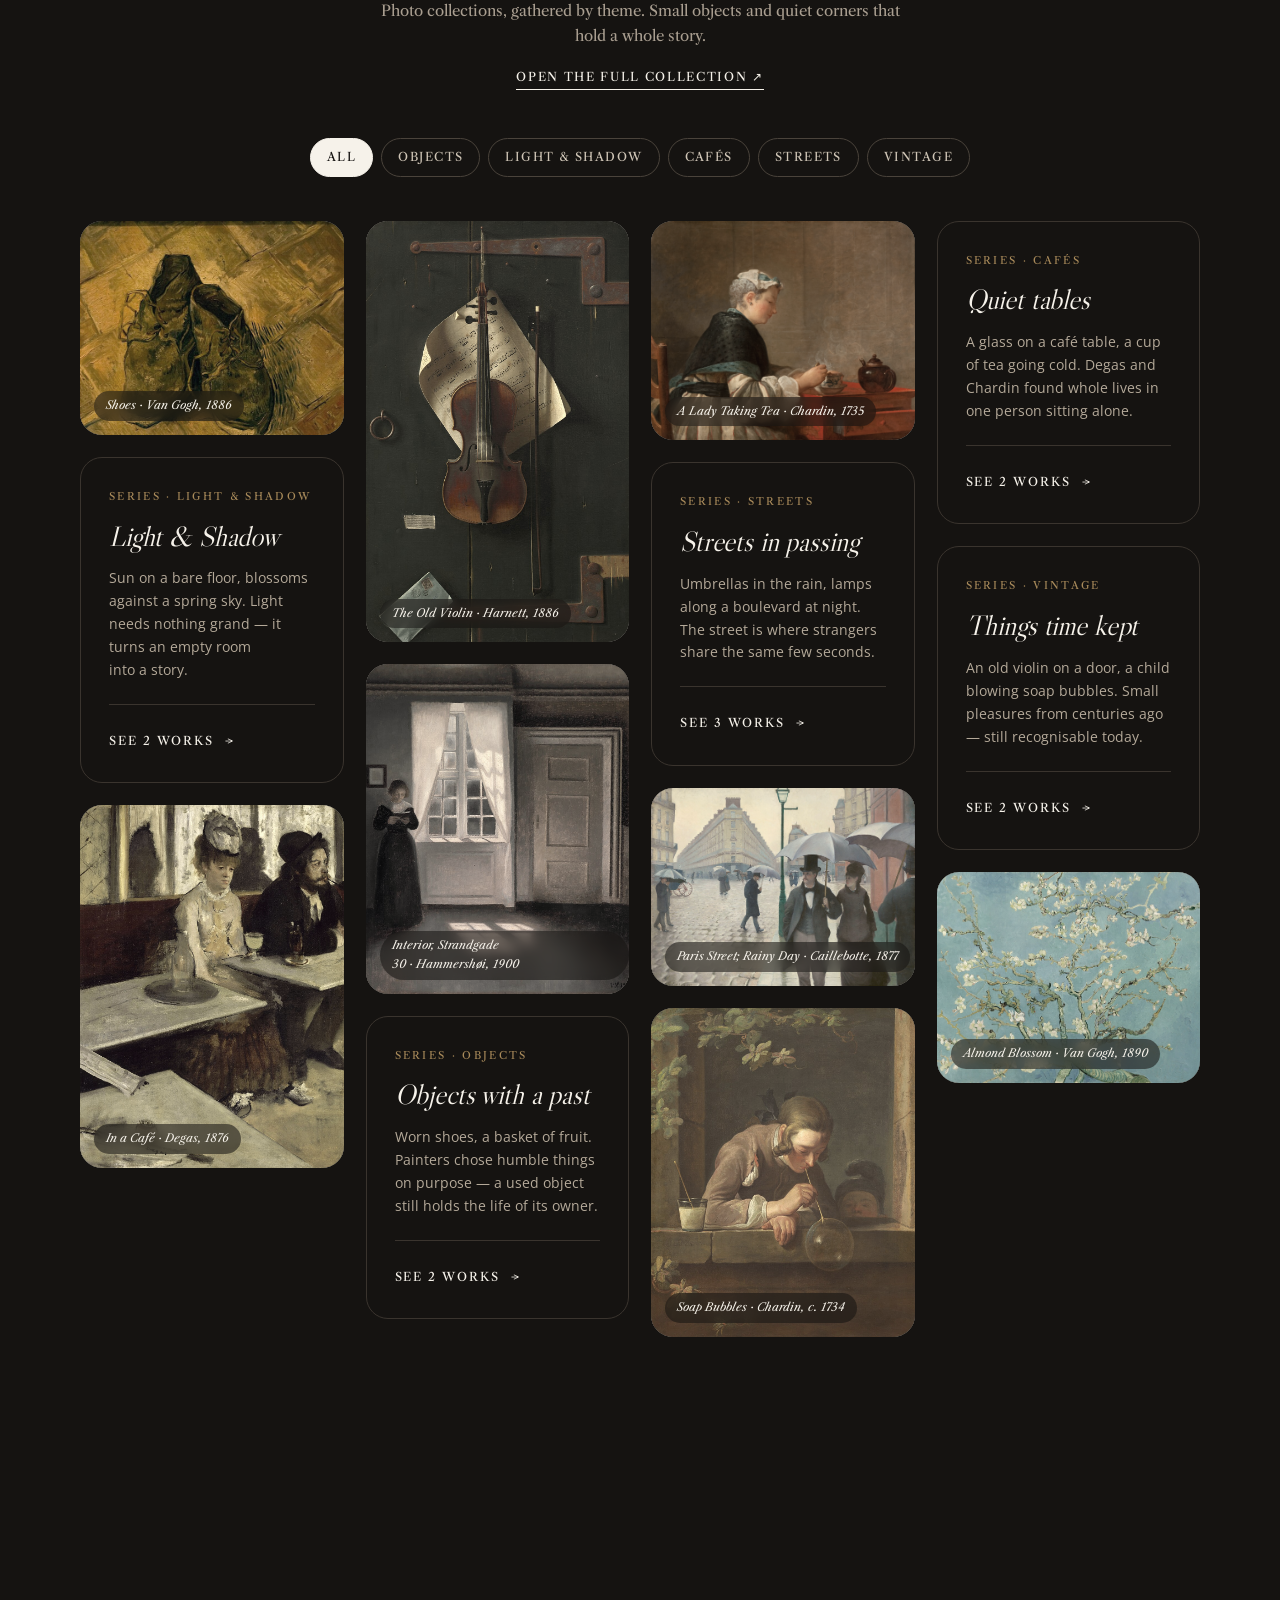
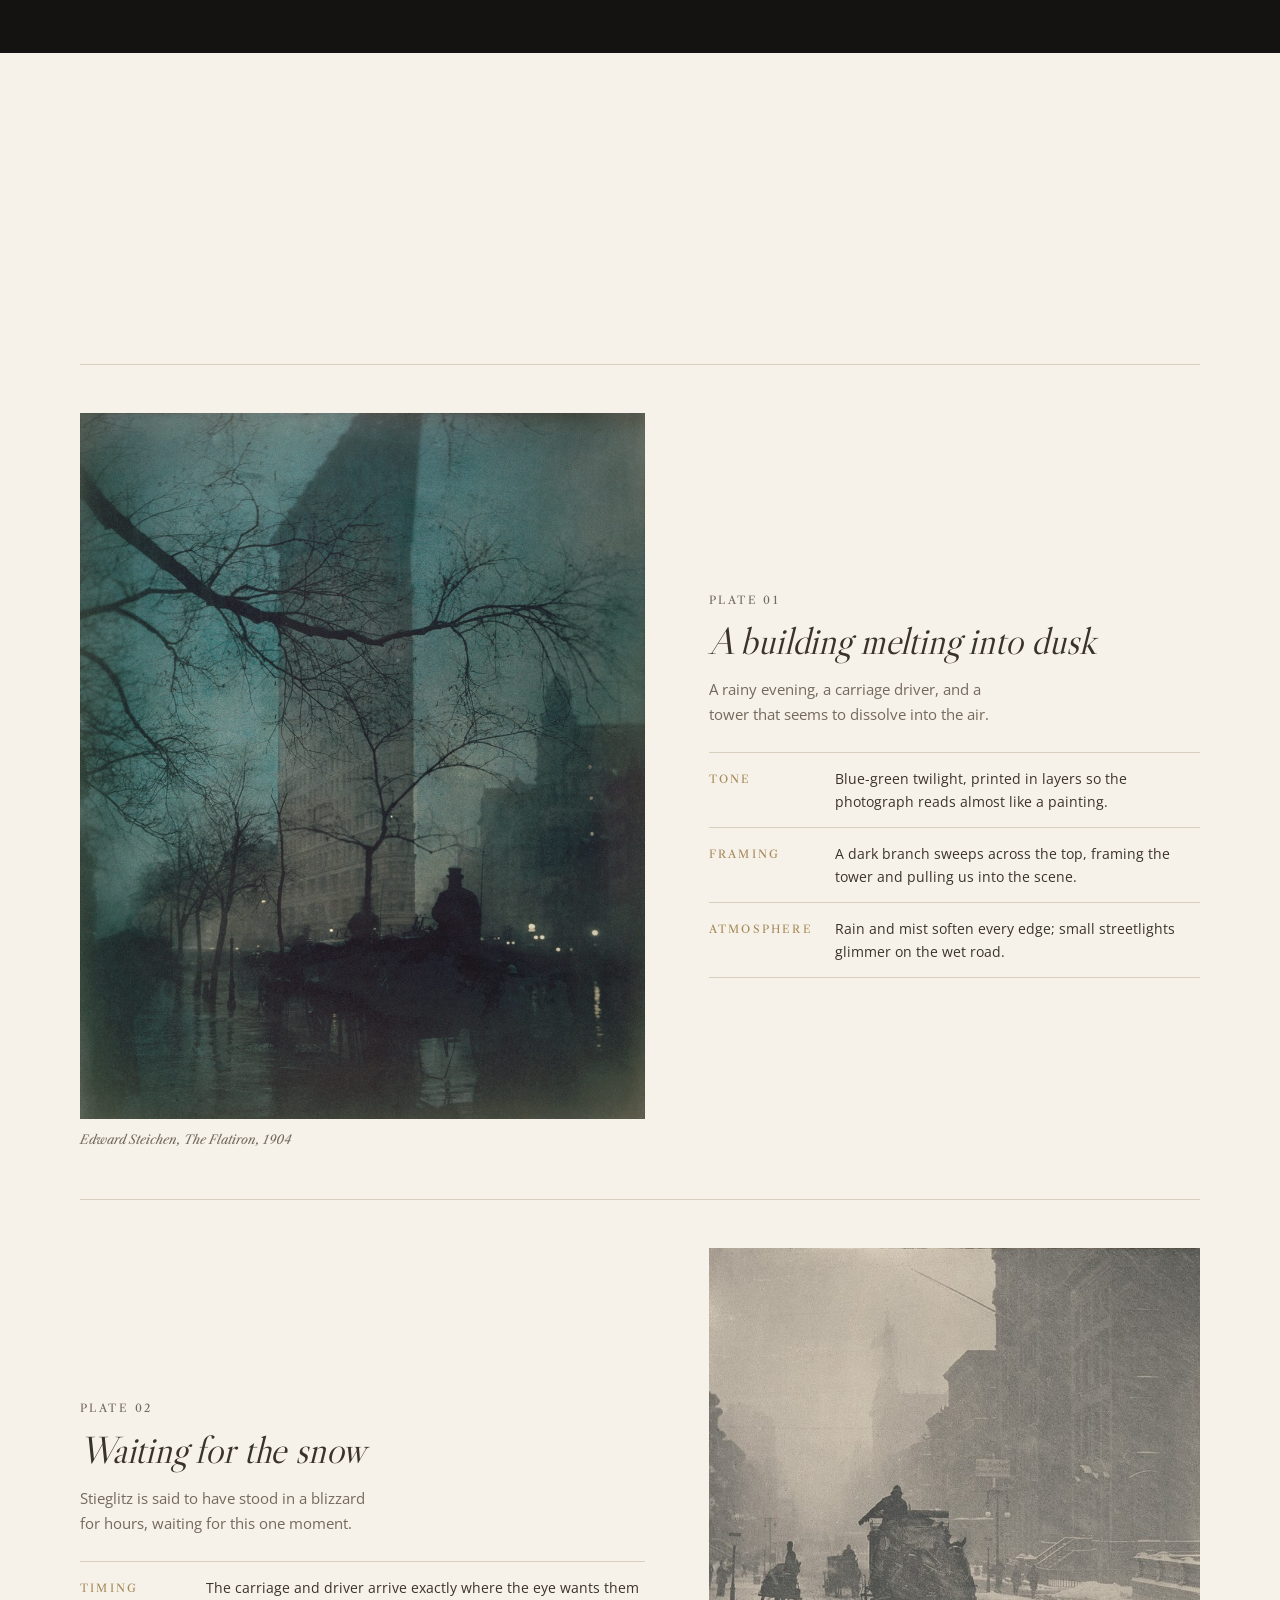
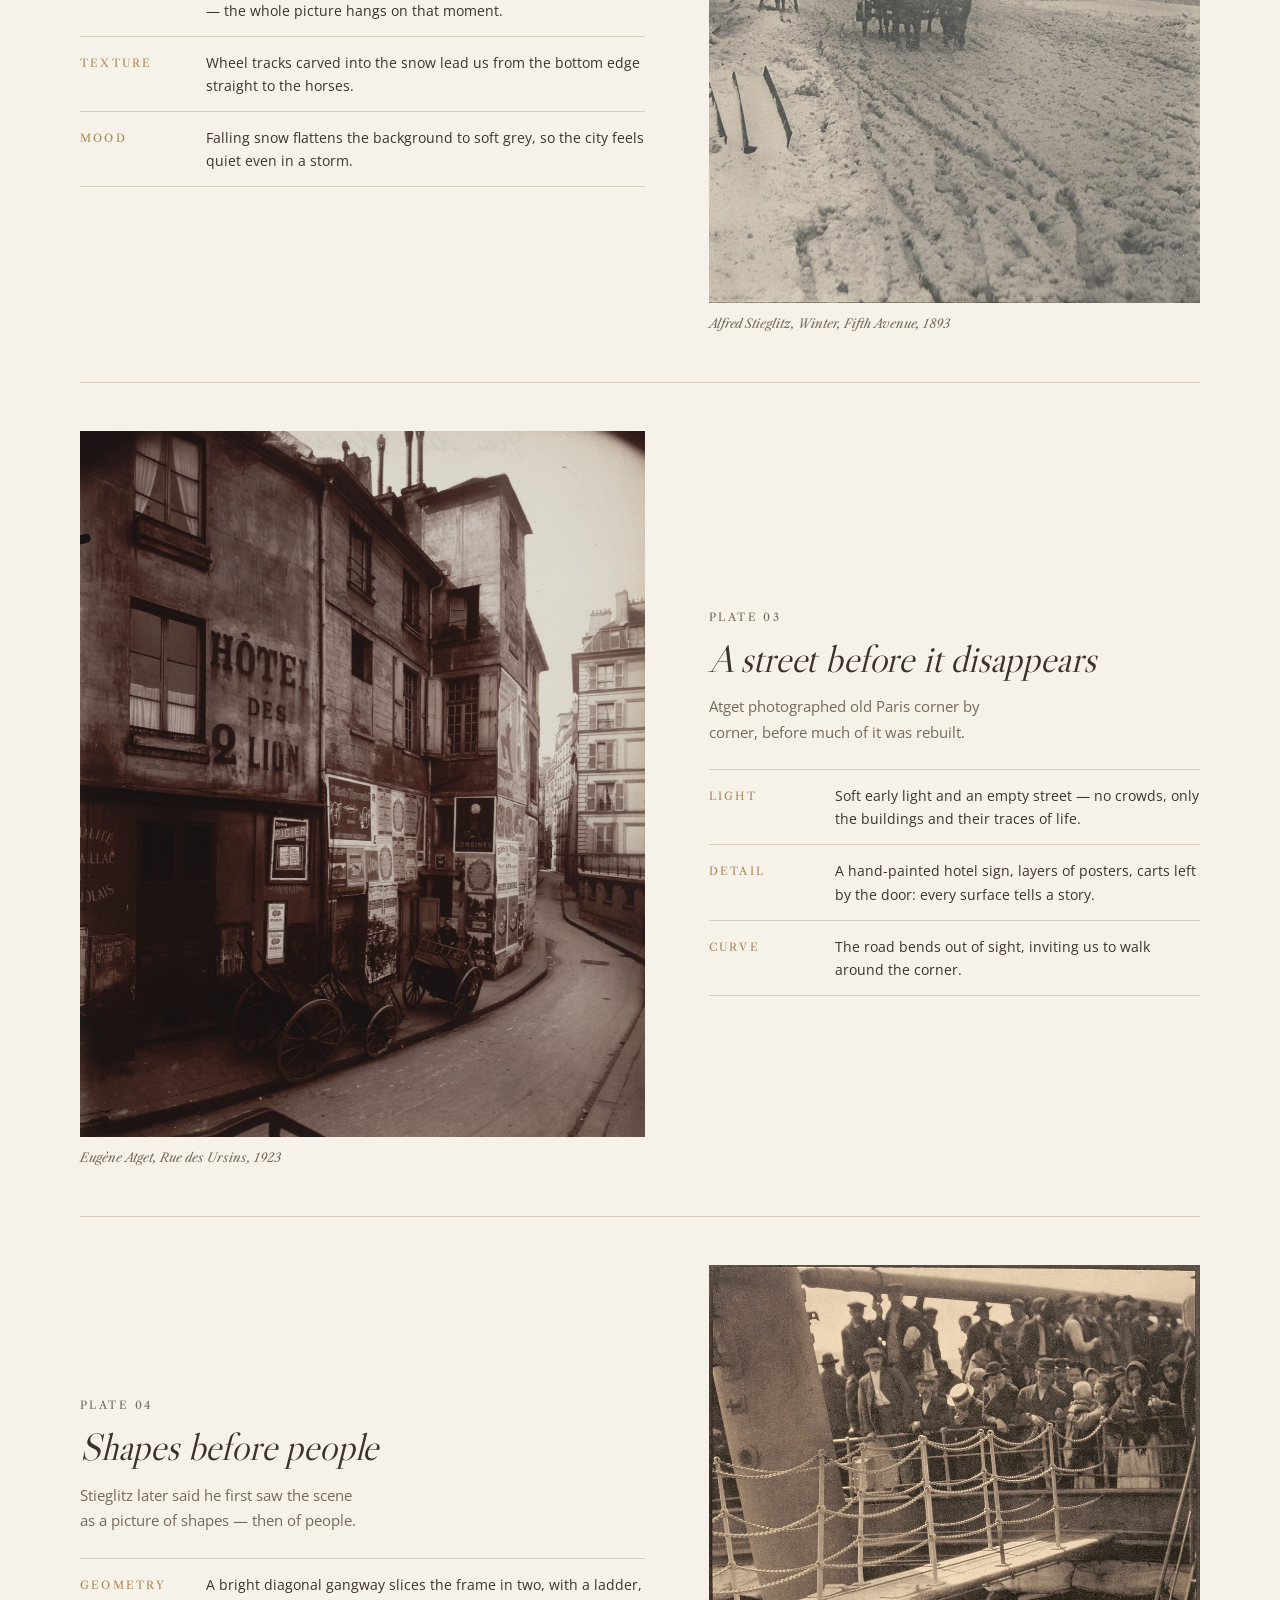
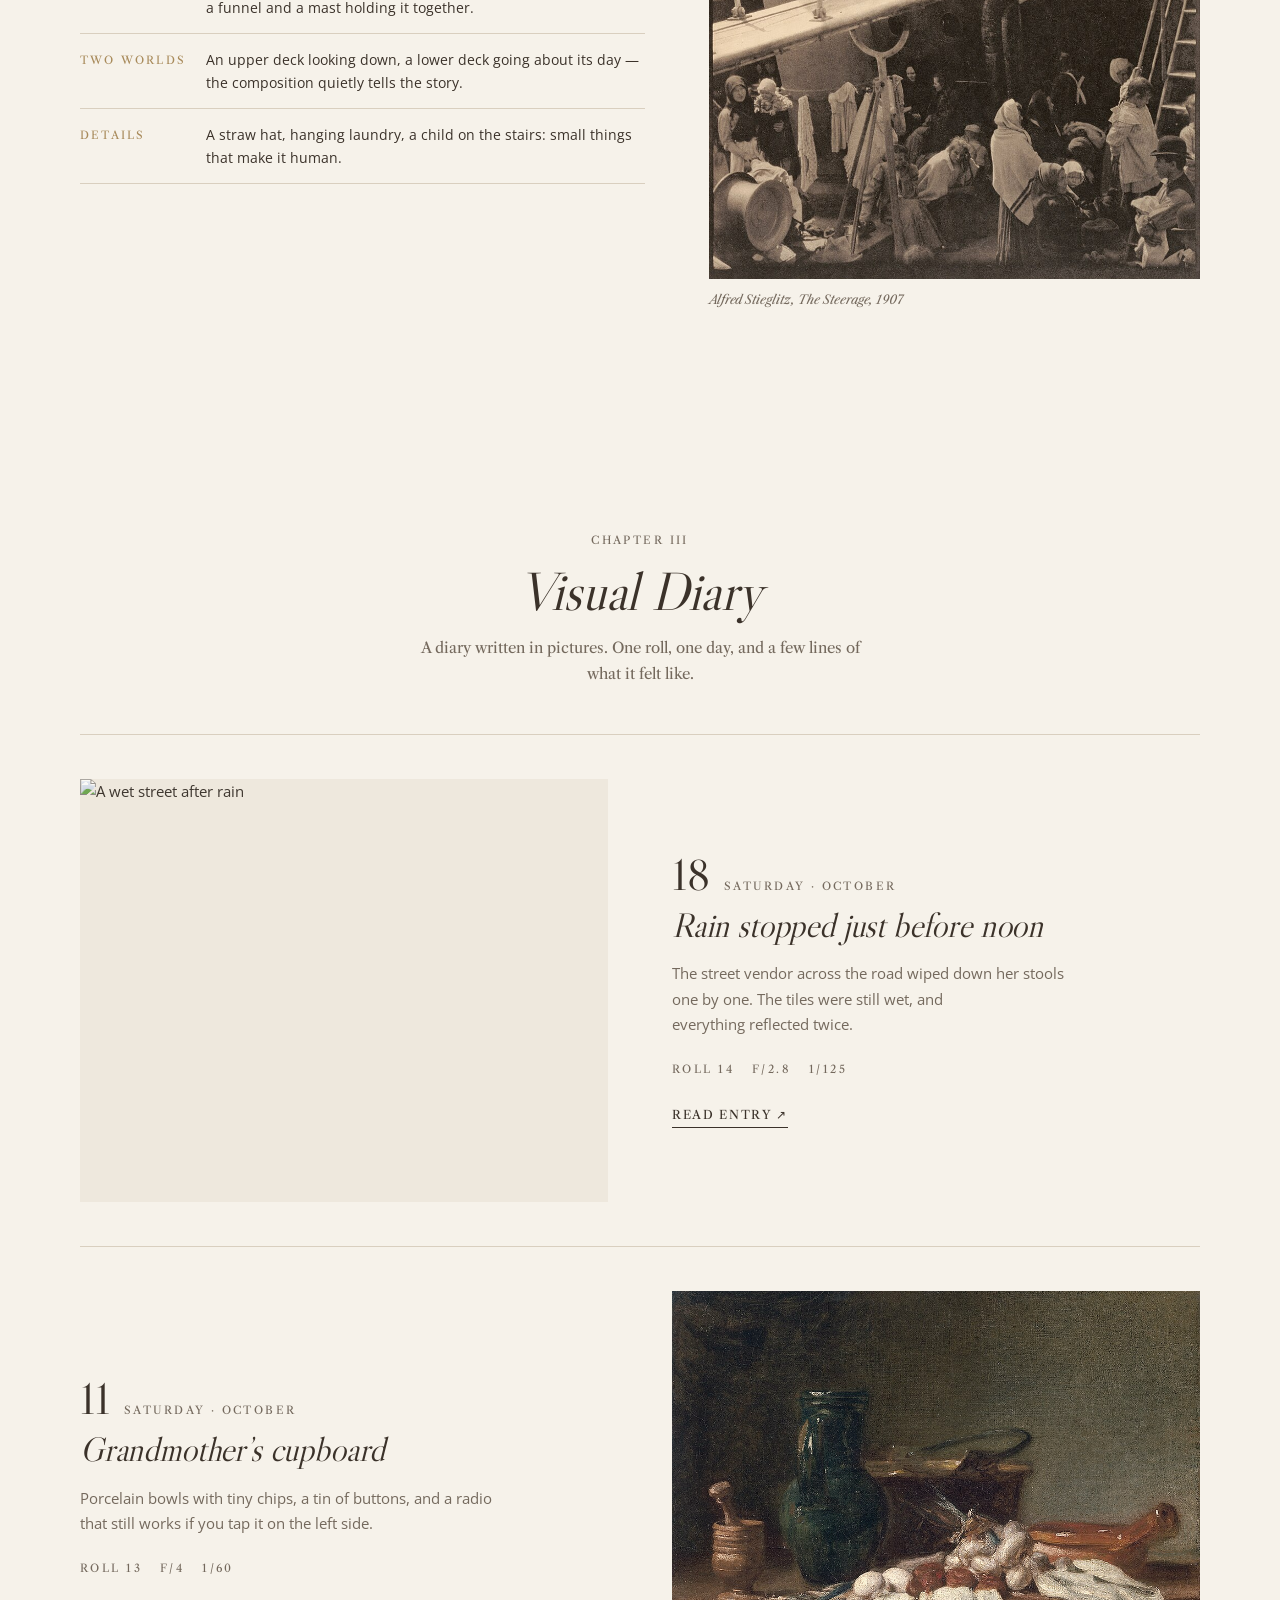
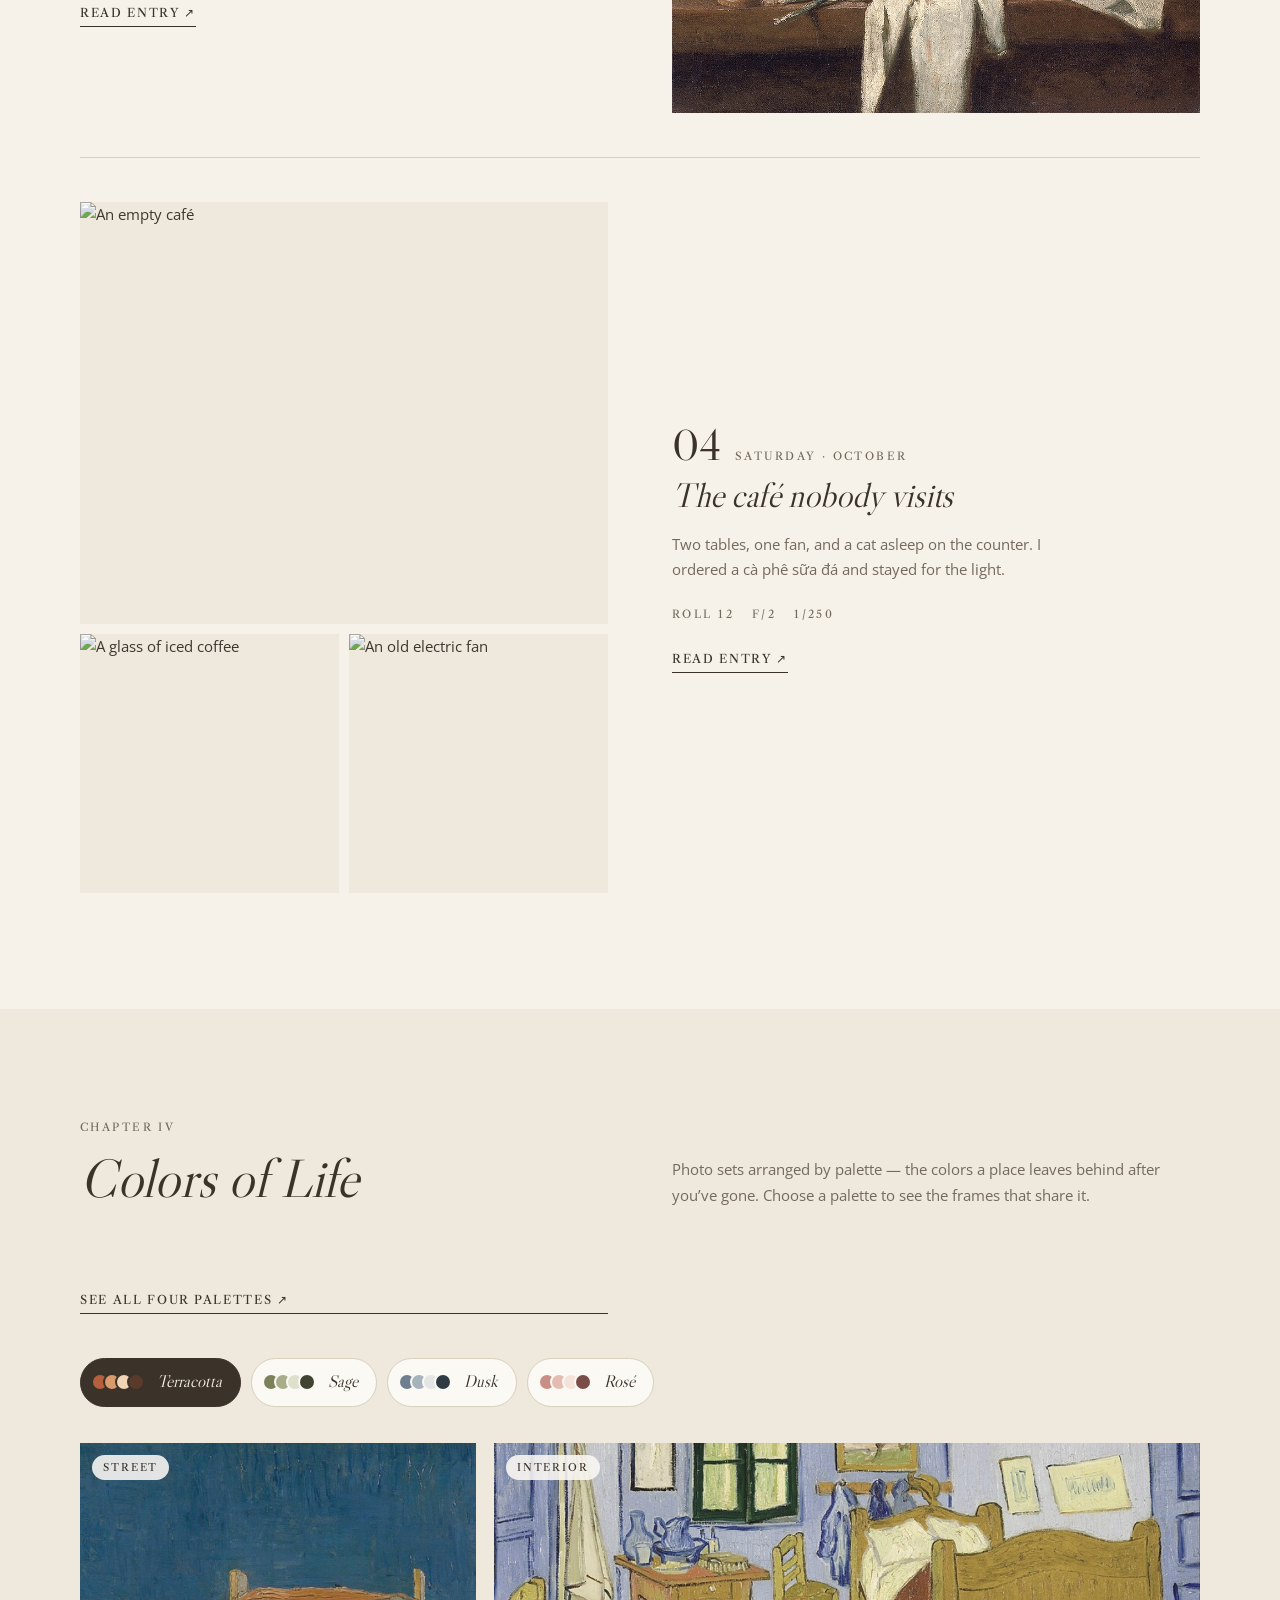
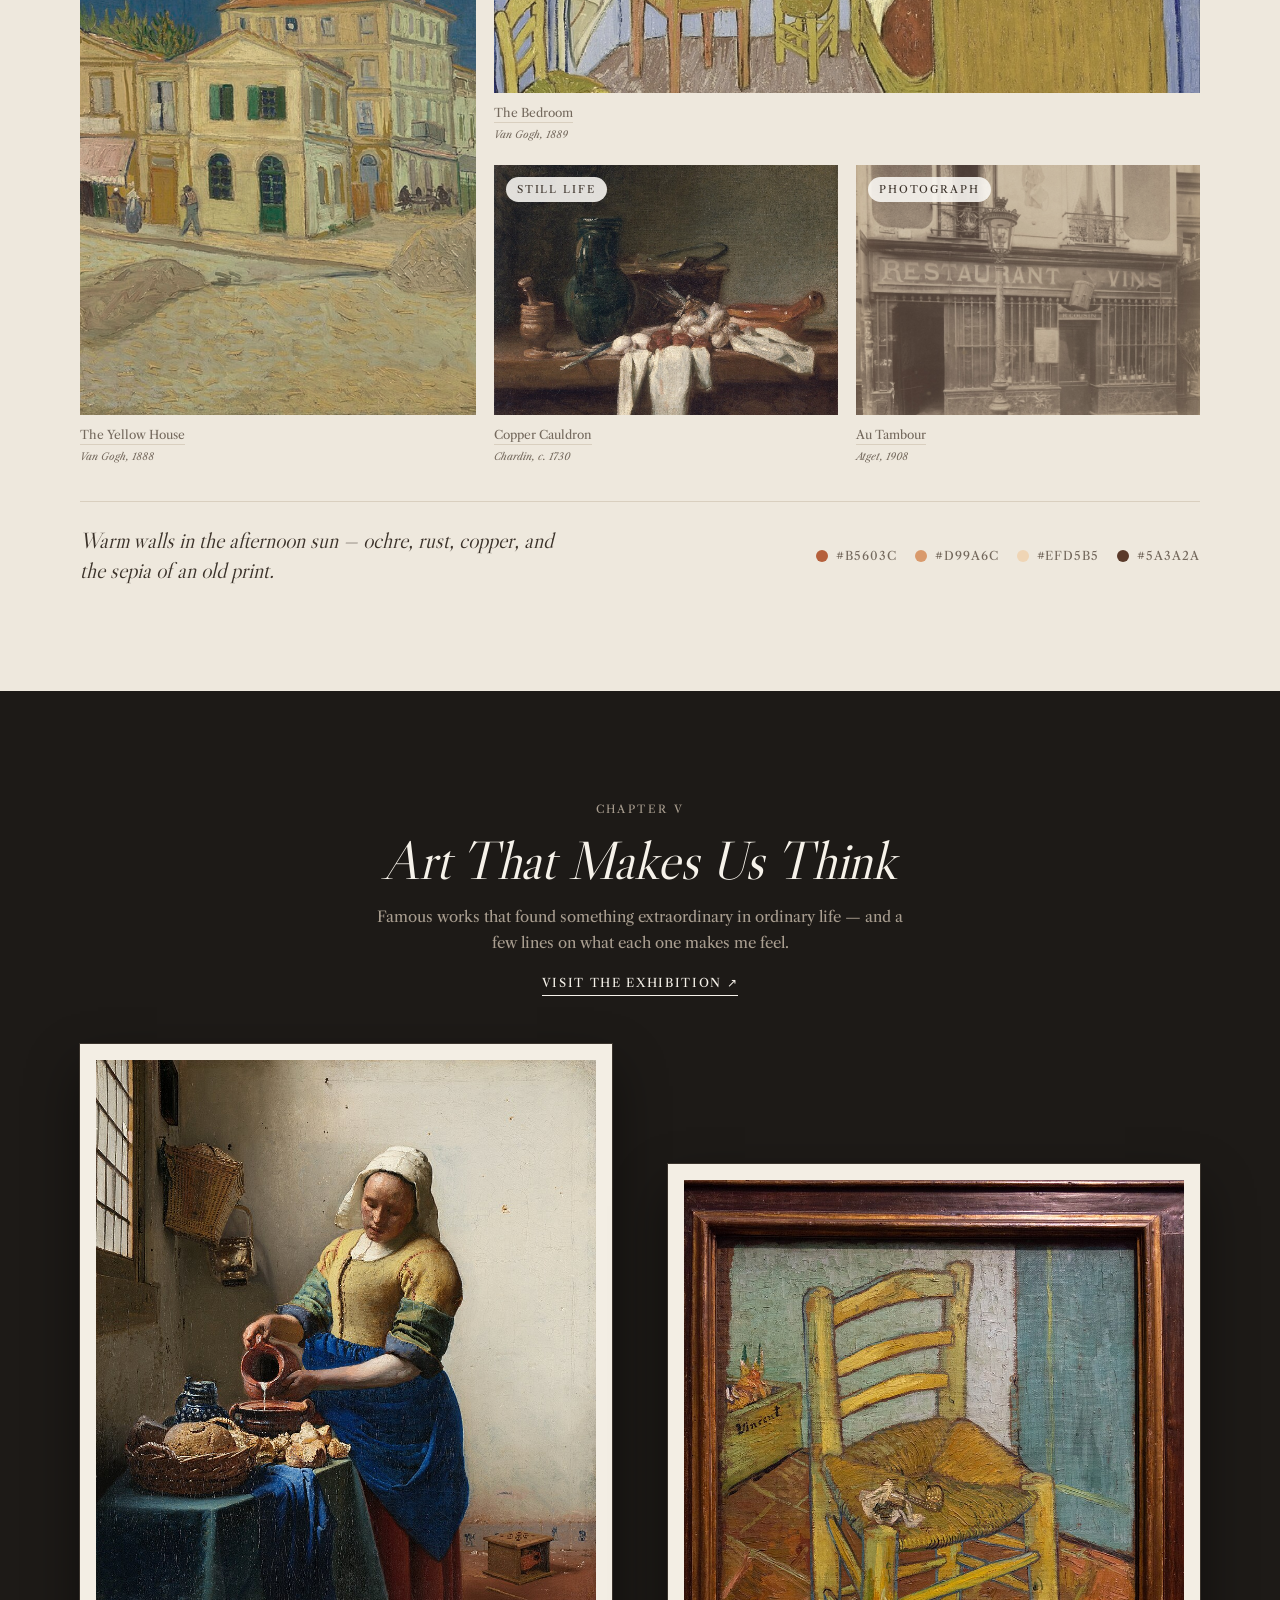
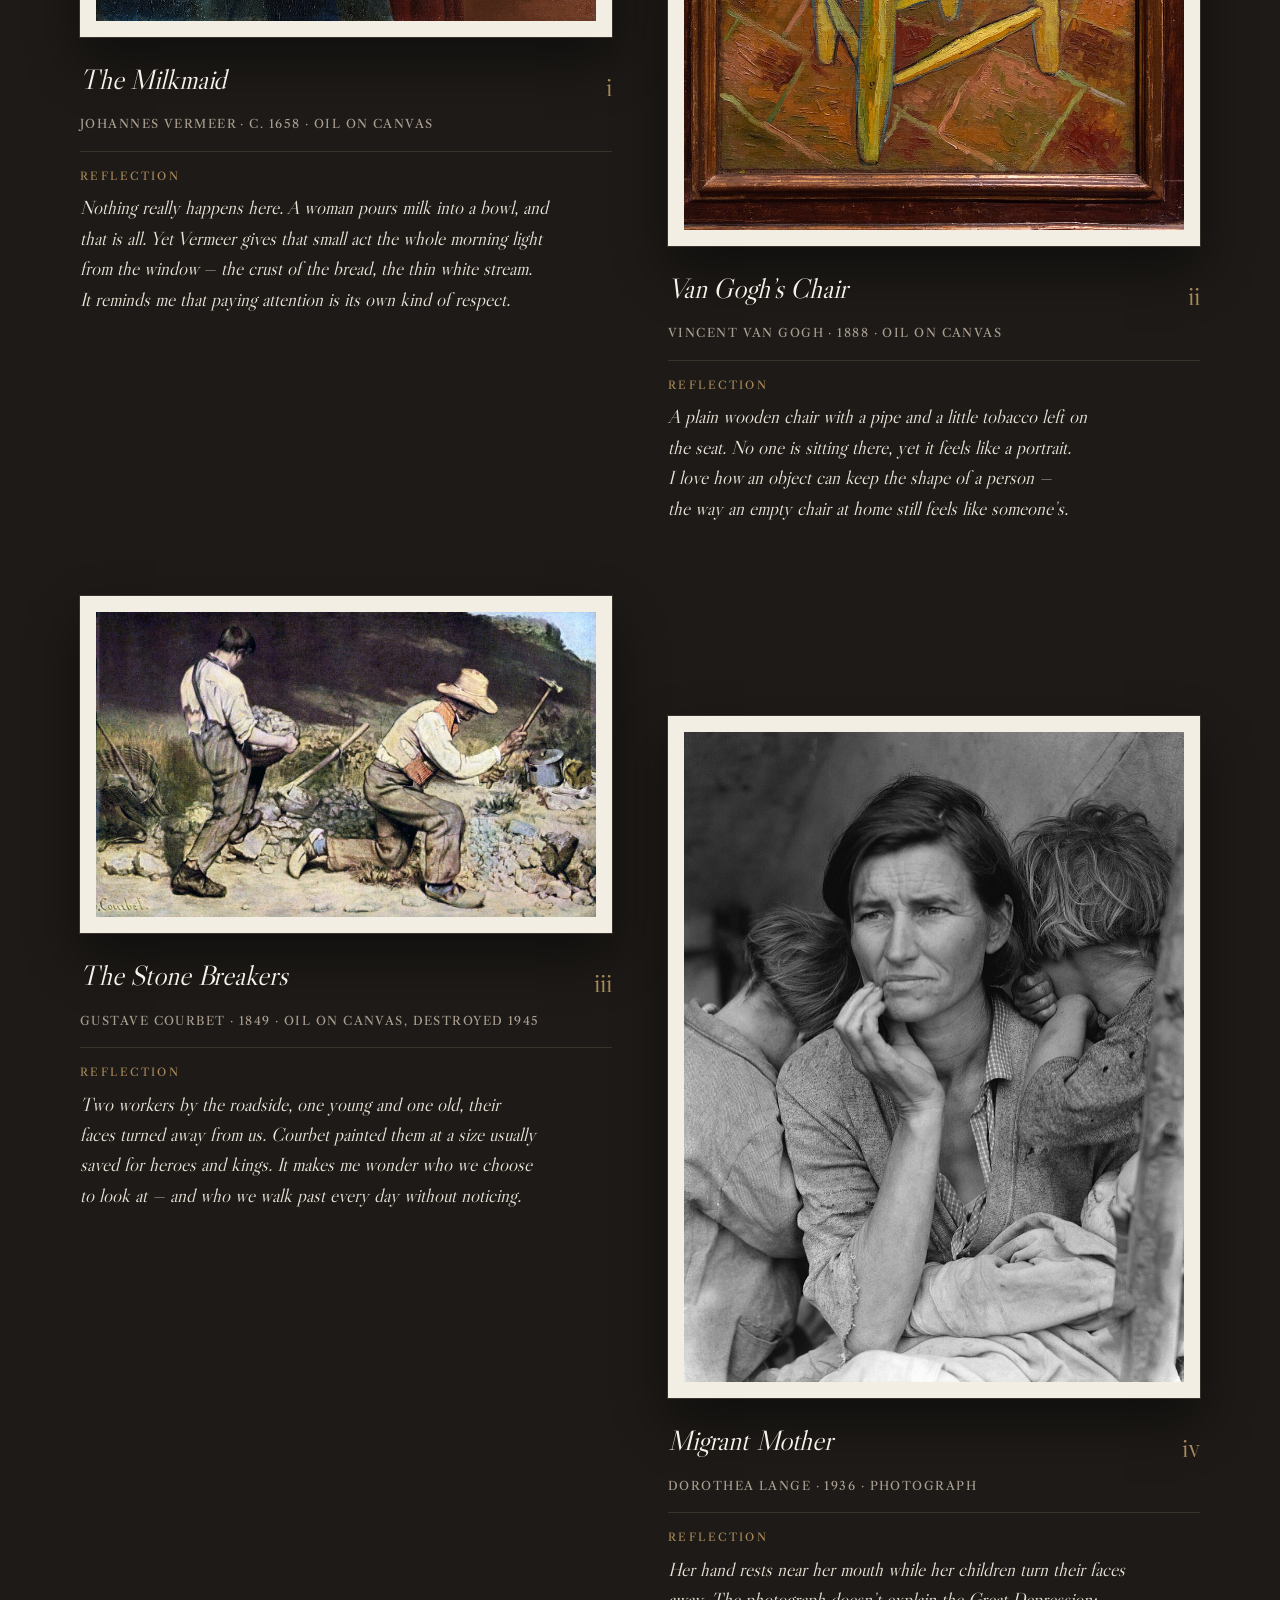
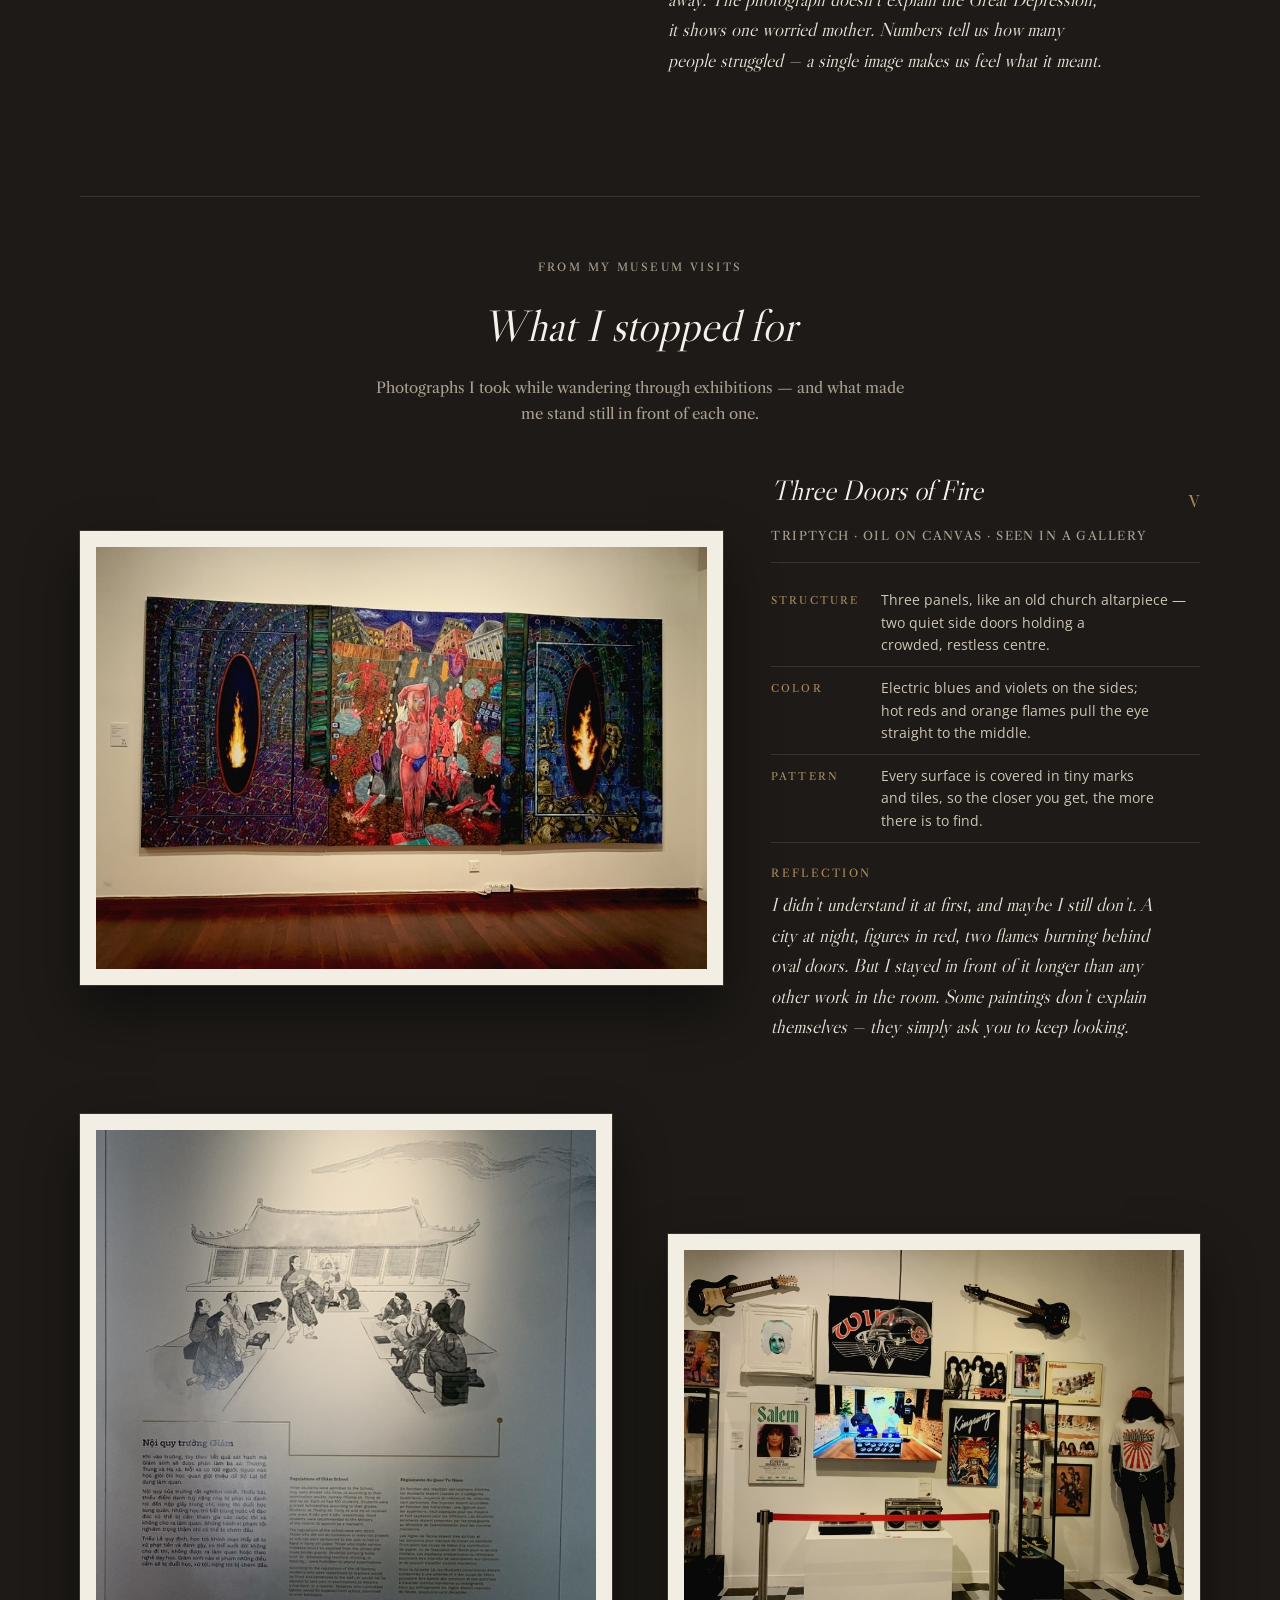
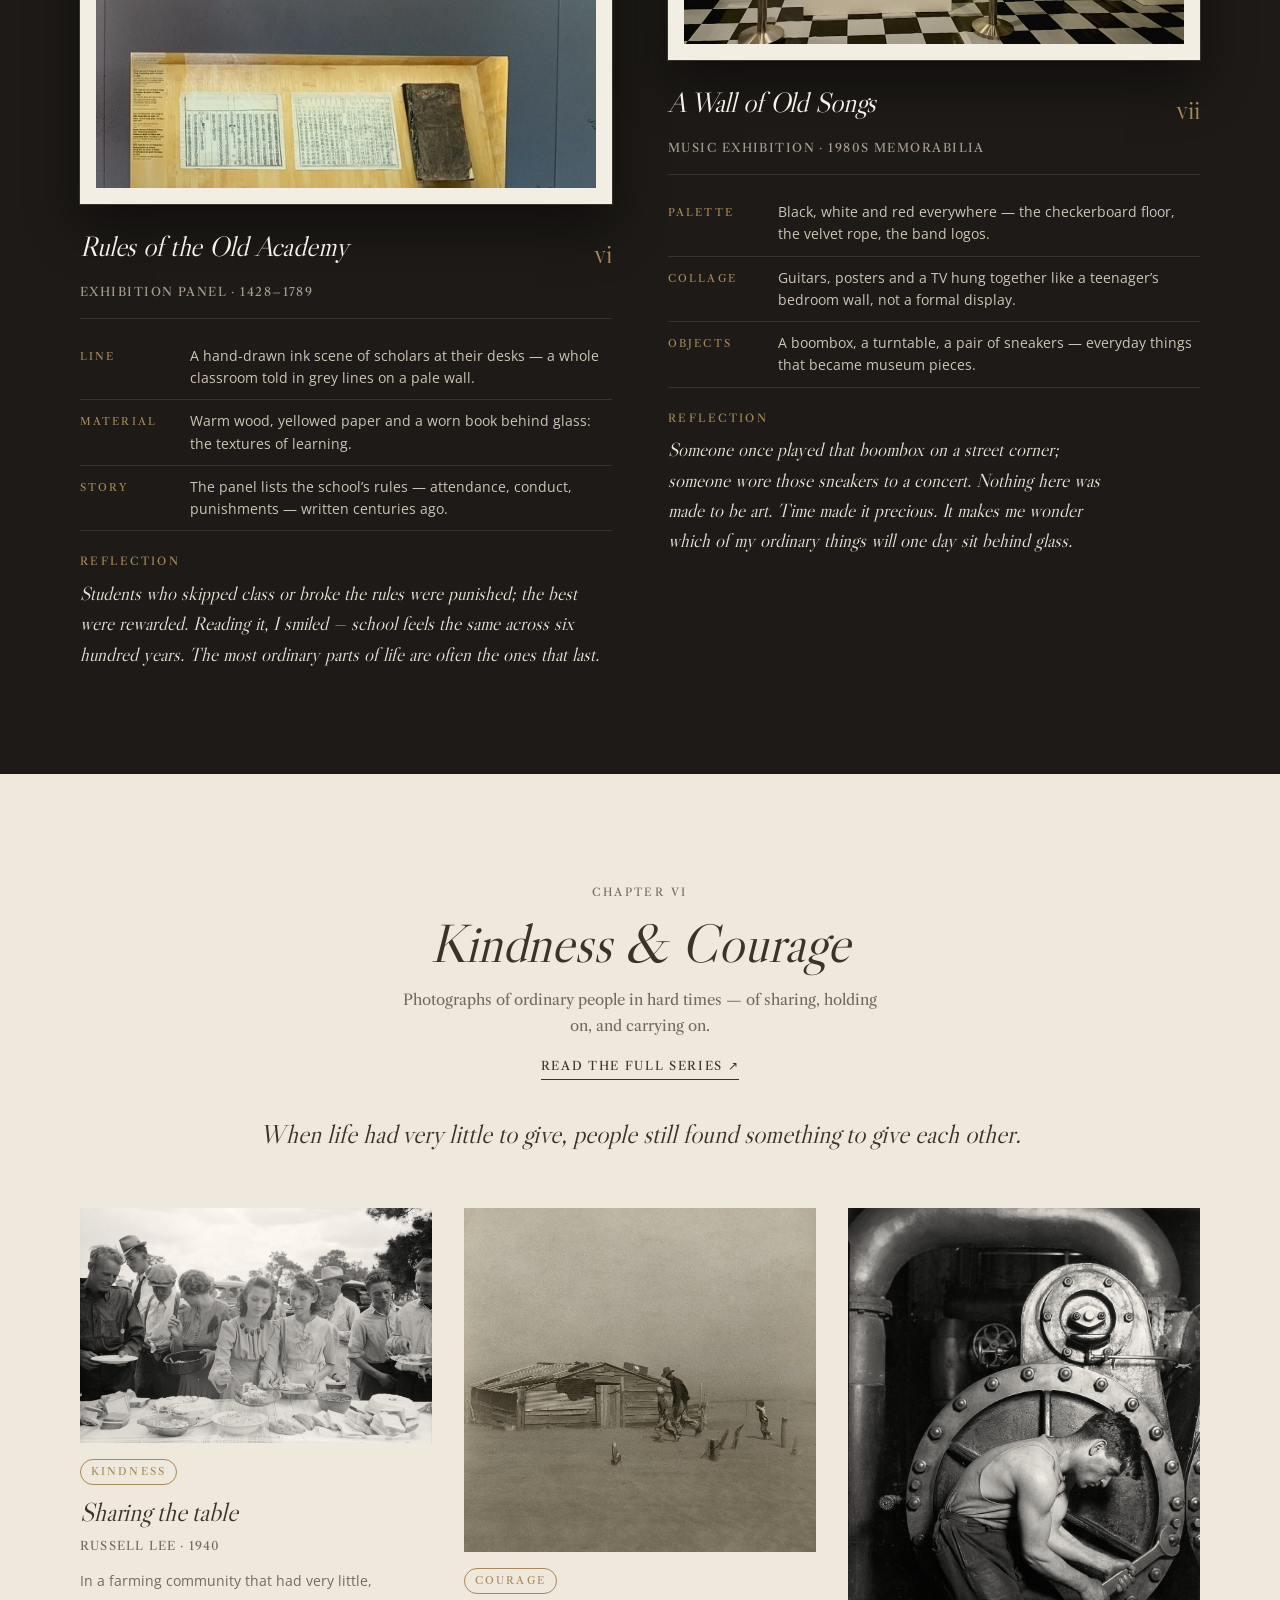
==== commit c229d6df: "Add favicon files, touch icon and 404 page Real favicon.ico, icon.png (192px) and apple-icon.png so " ====
--- a/index.html
+++ b/index.html
@@ -51,6 +51,9 @@
 }
 </script>
 <link rel="icon" href="data:image/svg+xml,%3Csvg xmlns='http://www.w3.org/2000/svg' viewBox='0 0 64 64'%3E%3Crect width='64' height='64' rx='14' fill='%23f6f2ea'/%3E%3Ctext x='32' y='46' text-anchor='middle' font-family='Georgia,serif' font-size='40' fill='%233b322a'%3EO%3C/text%3E%3C/svg%3E">
+<link rel="icon" href="/favicon.ico" sizes="16x16 32x32 48x48">
+<link rel="icon" href="/icon.png" type="image/png" sizes="192x192">
+<link rel="apple-touch-icon" href="/apple-icon.png" sizes="180x180">
 <link rel="preconnect" href="https://fonts.googleapis.com">
 <link rel="preconnect" href="https://fonts.gstatic.com" crossorigin>
 <link href="https://fonts.googleapis.com/css2?family=Libre+Caslon+Display&family=Libre+Caslon+Text:ital,wght@0,400;1,400&family=Open+Sans:wght@400;500&display=swap" rel="stylesheet">
